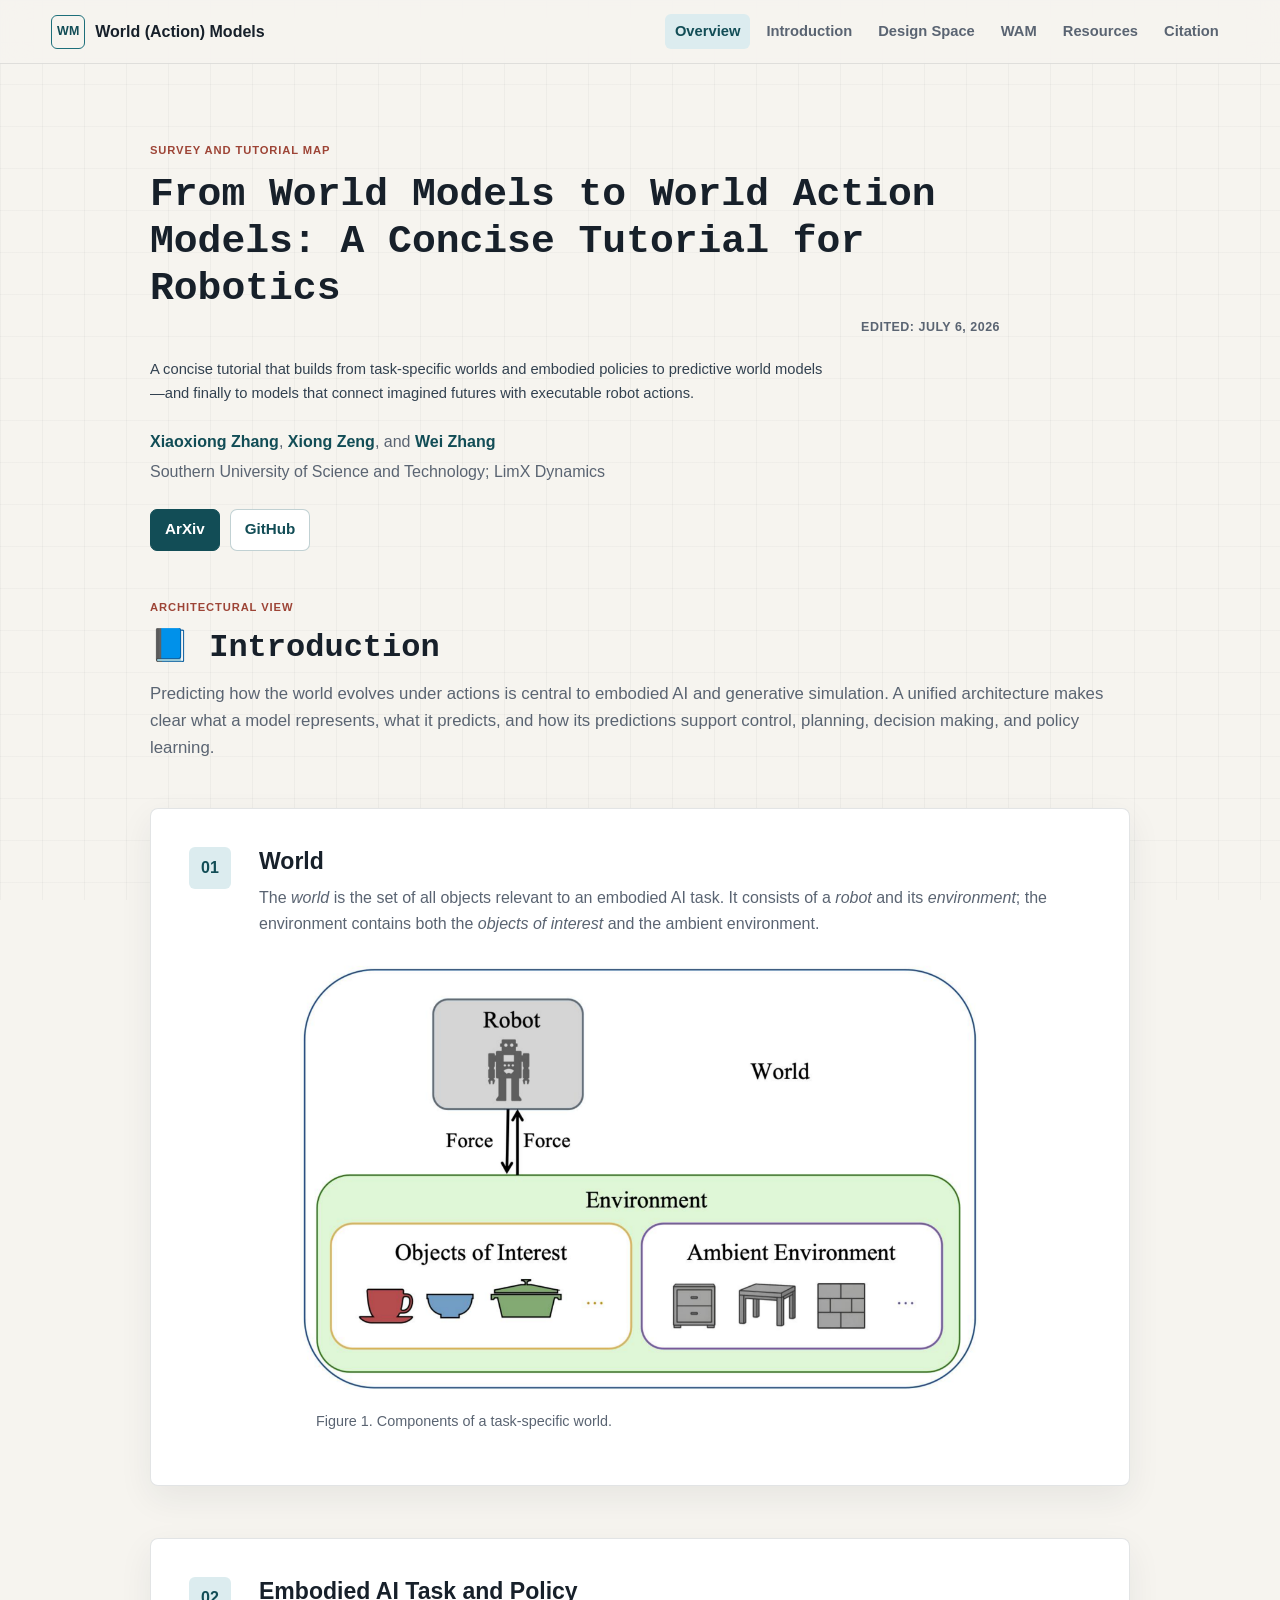
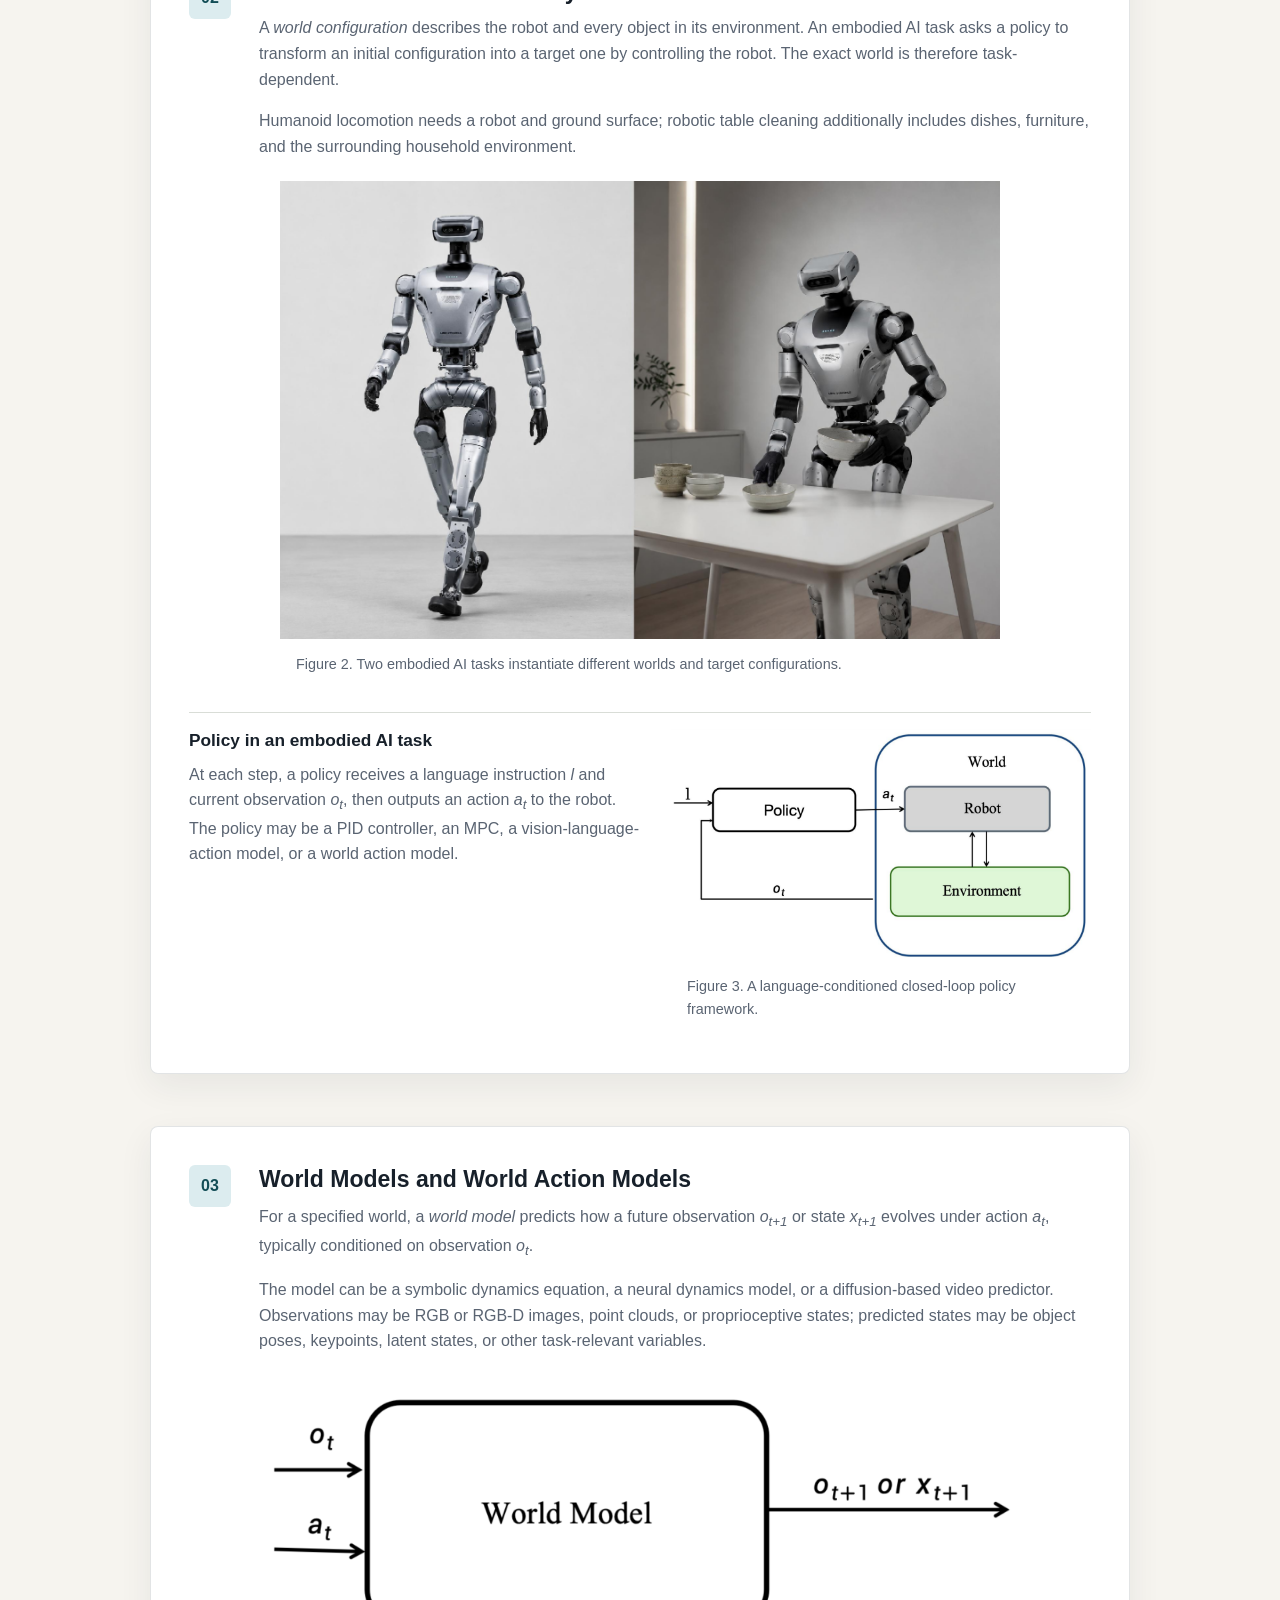
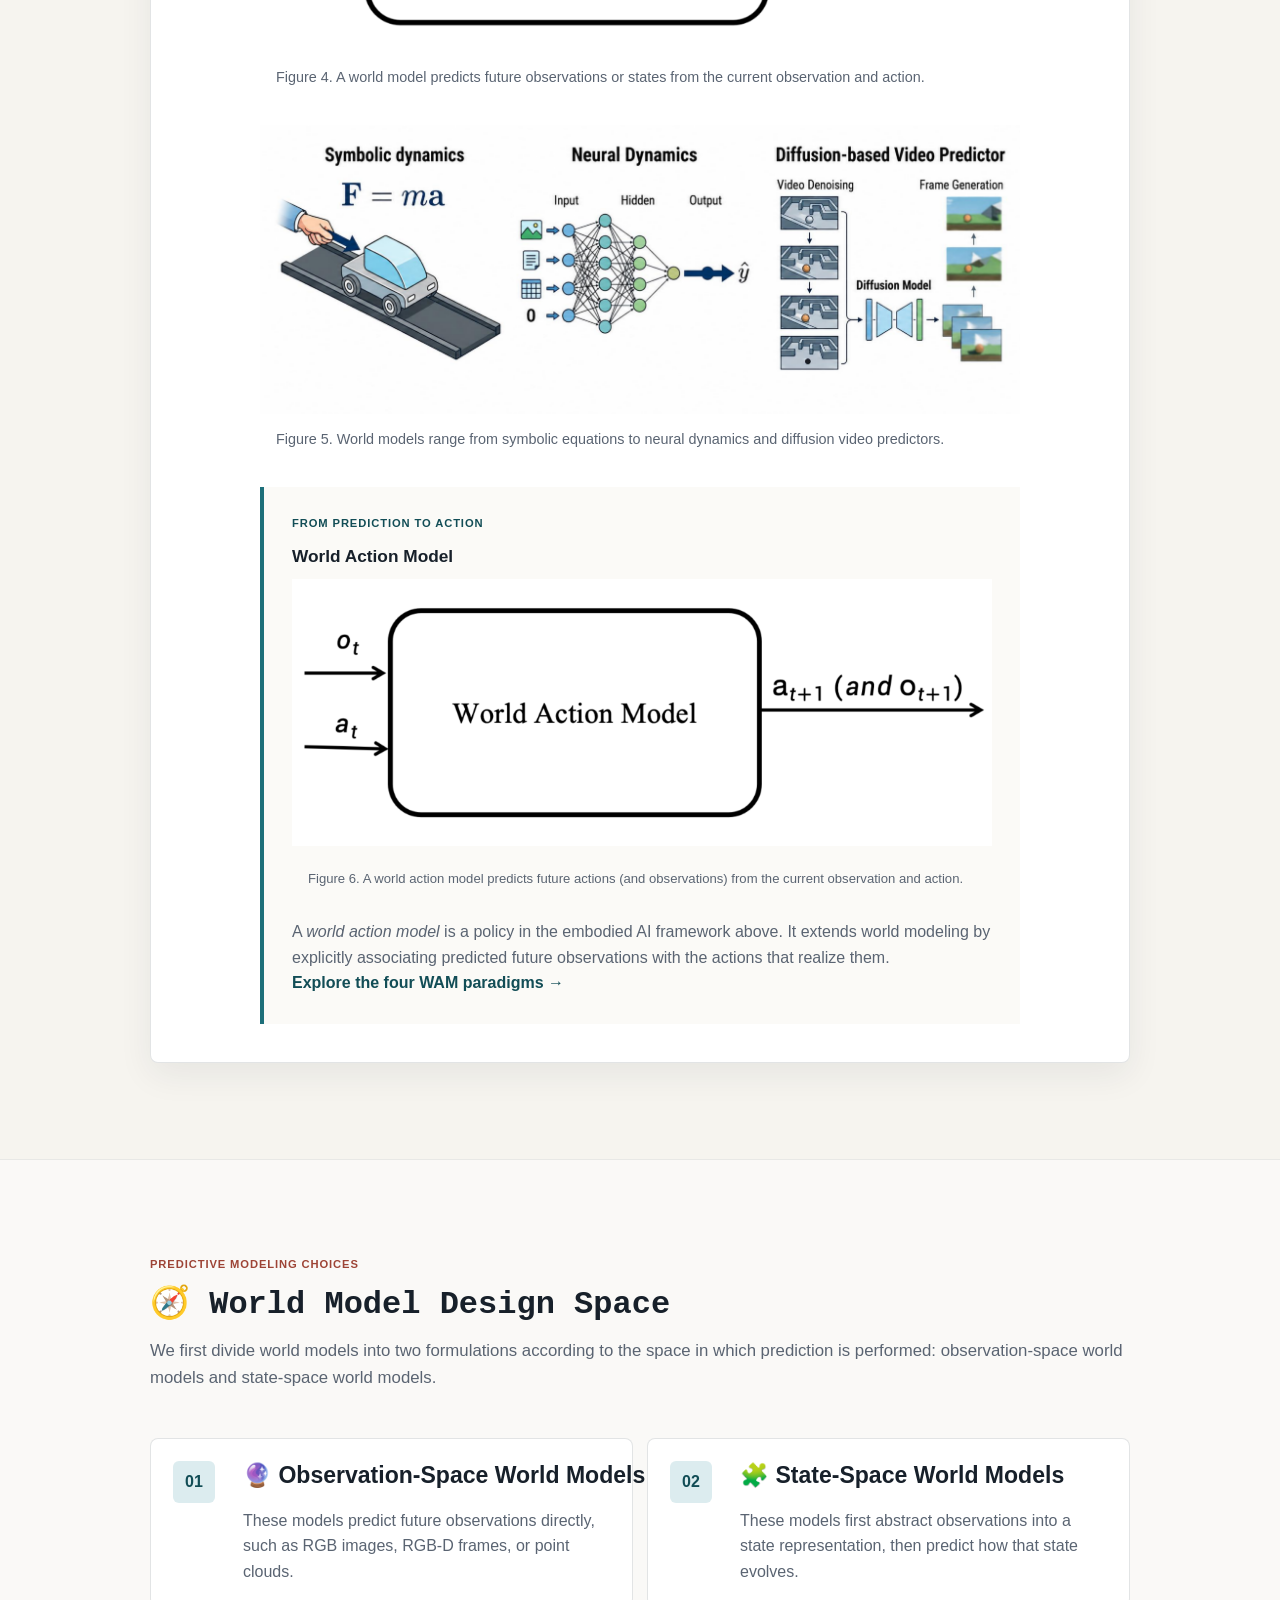
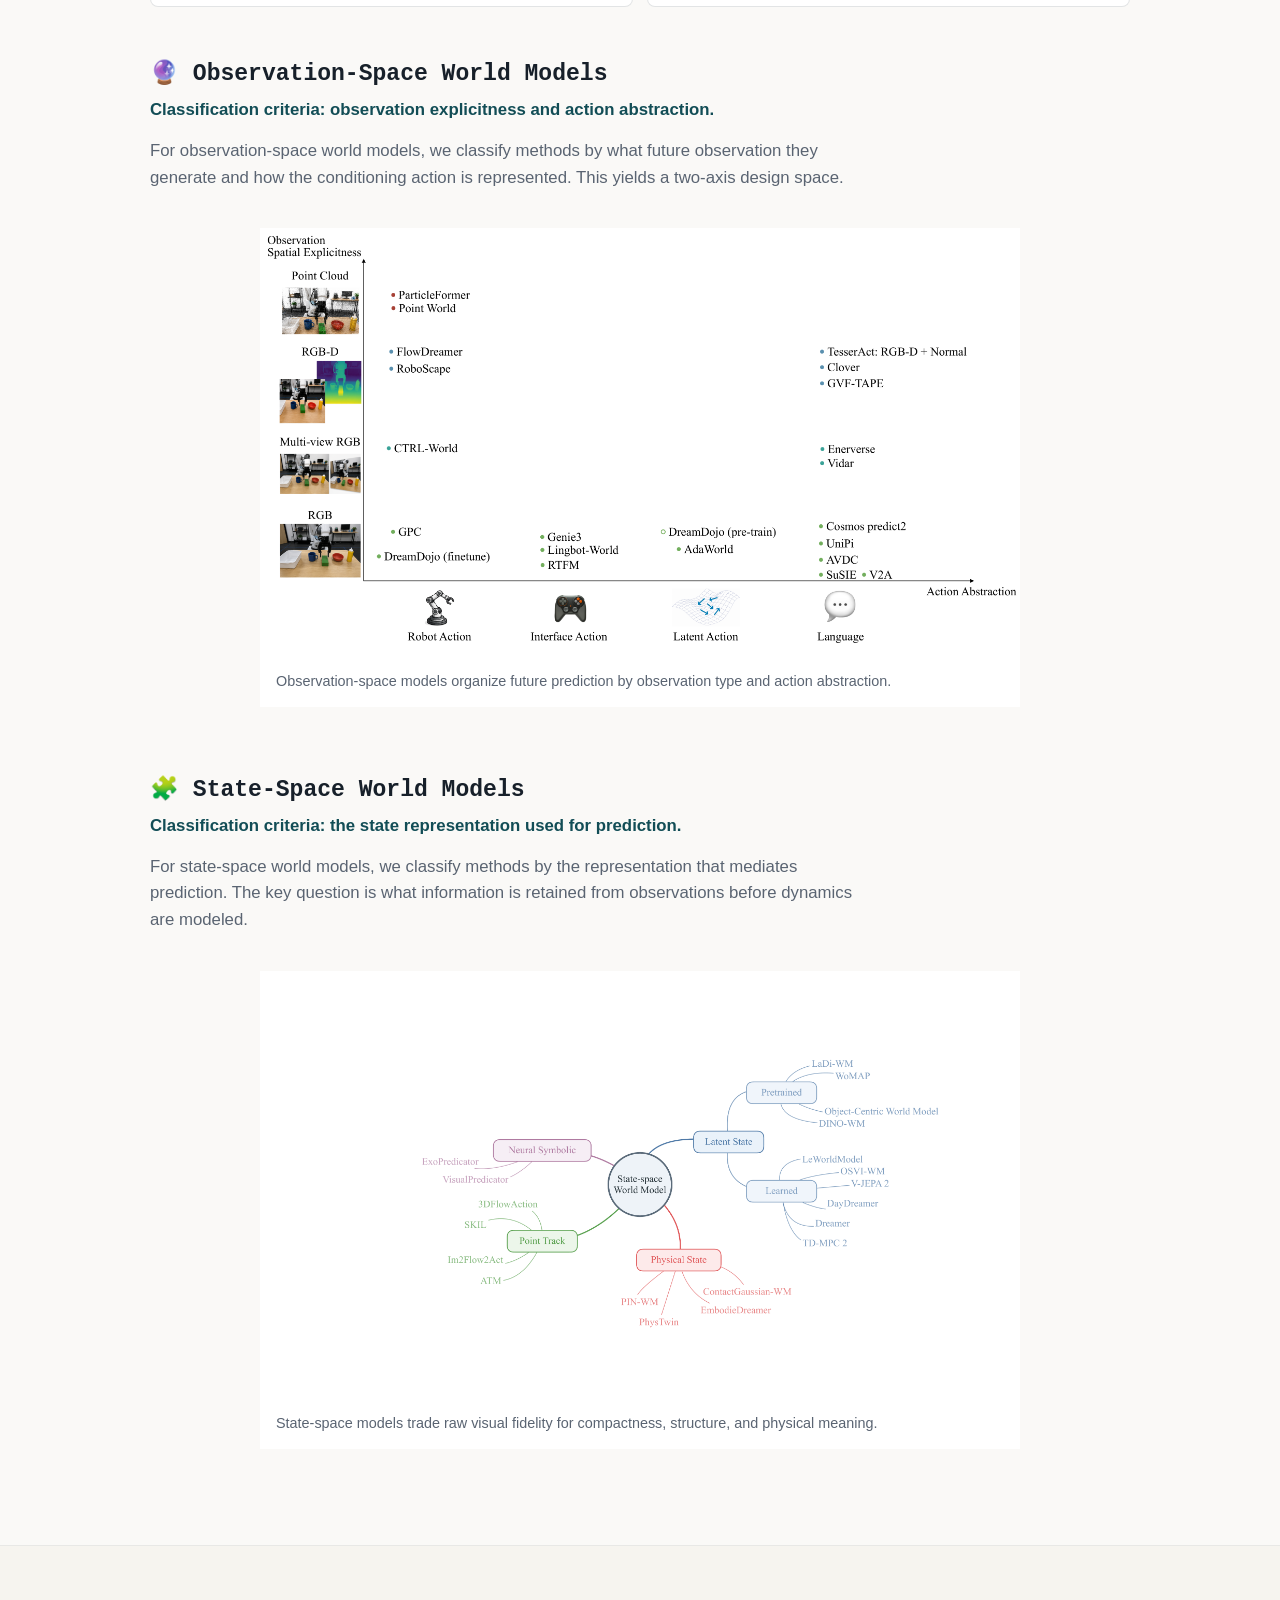
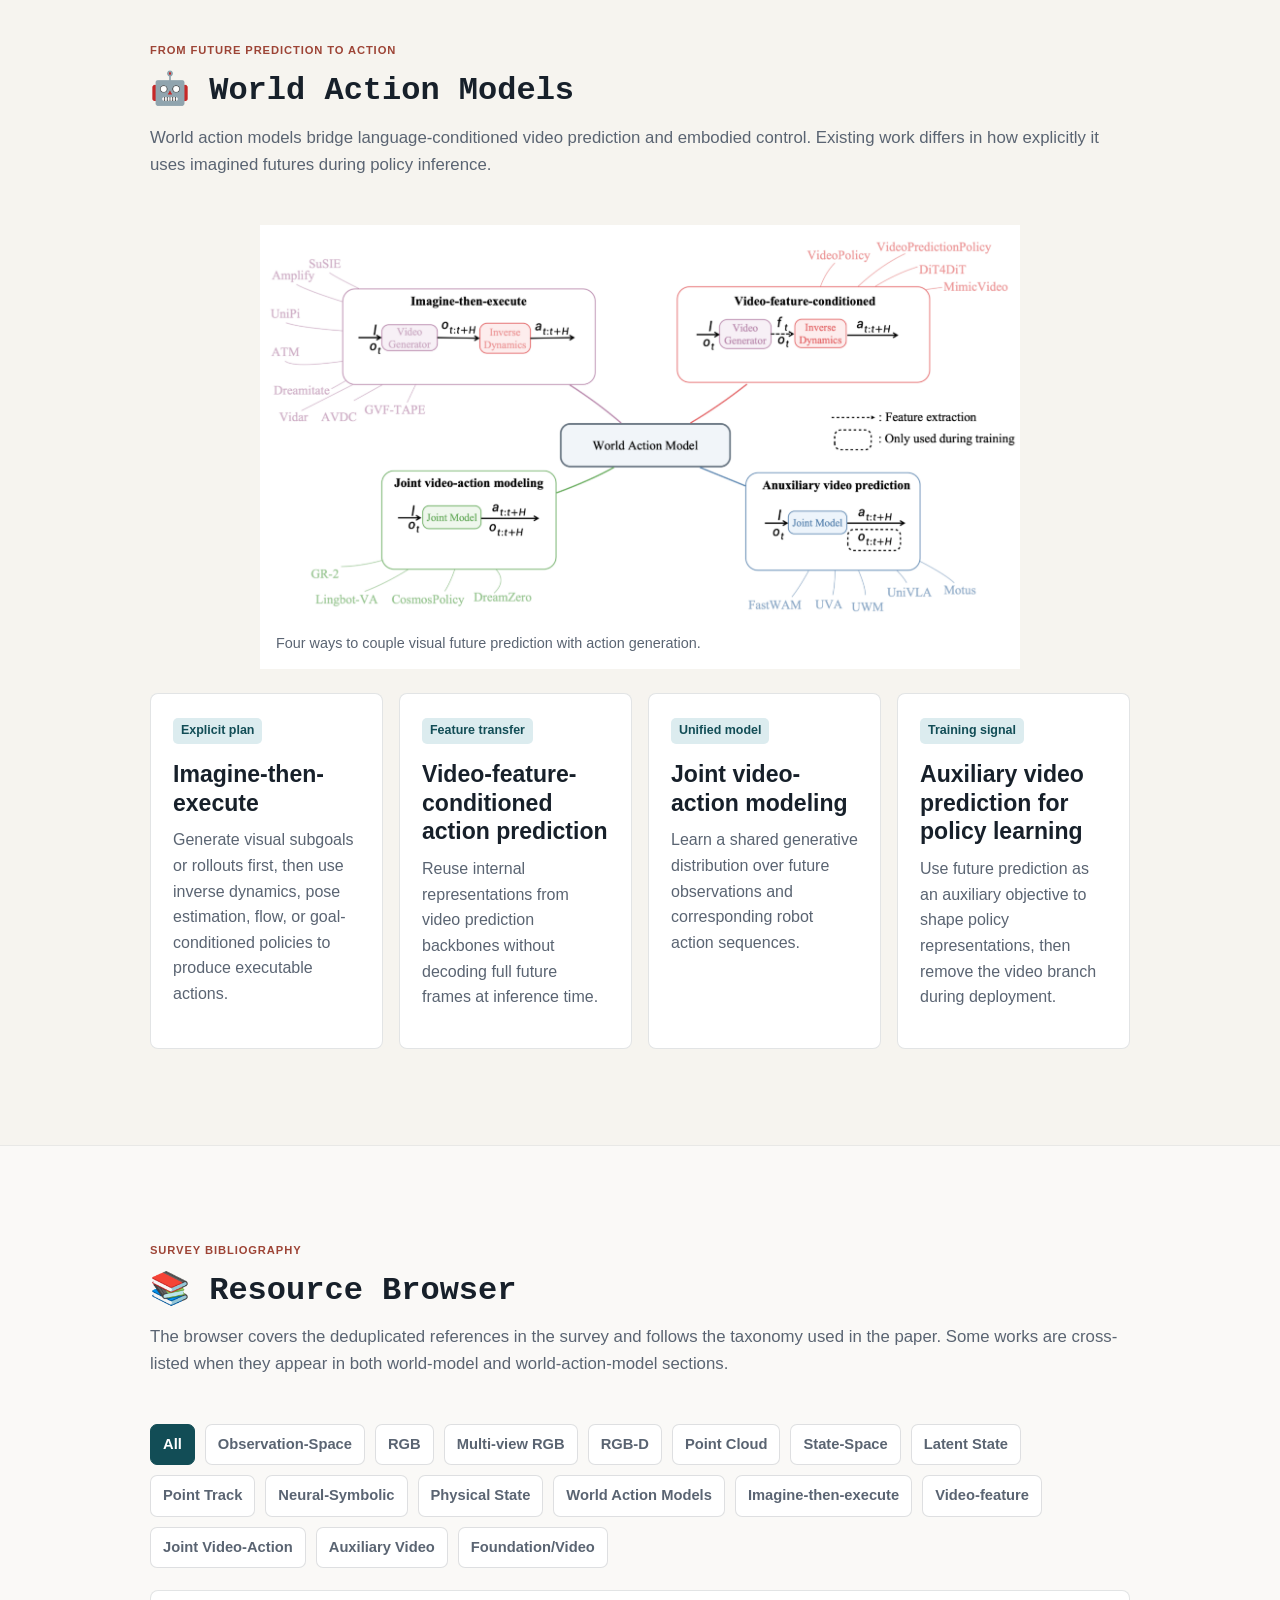
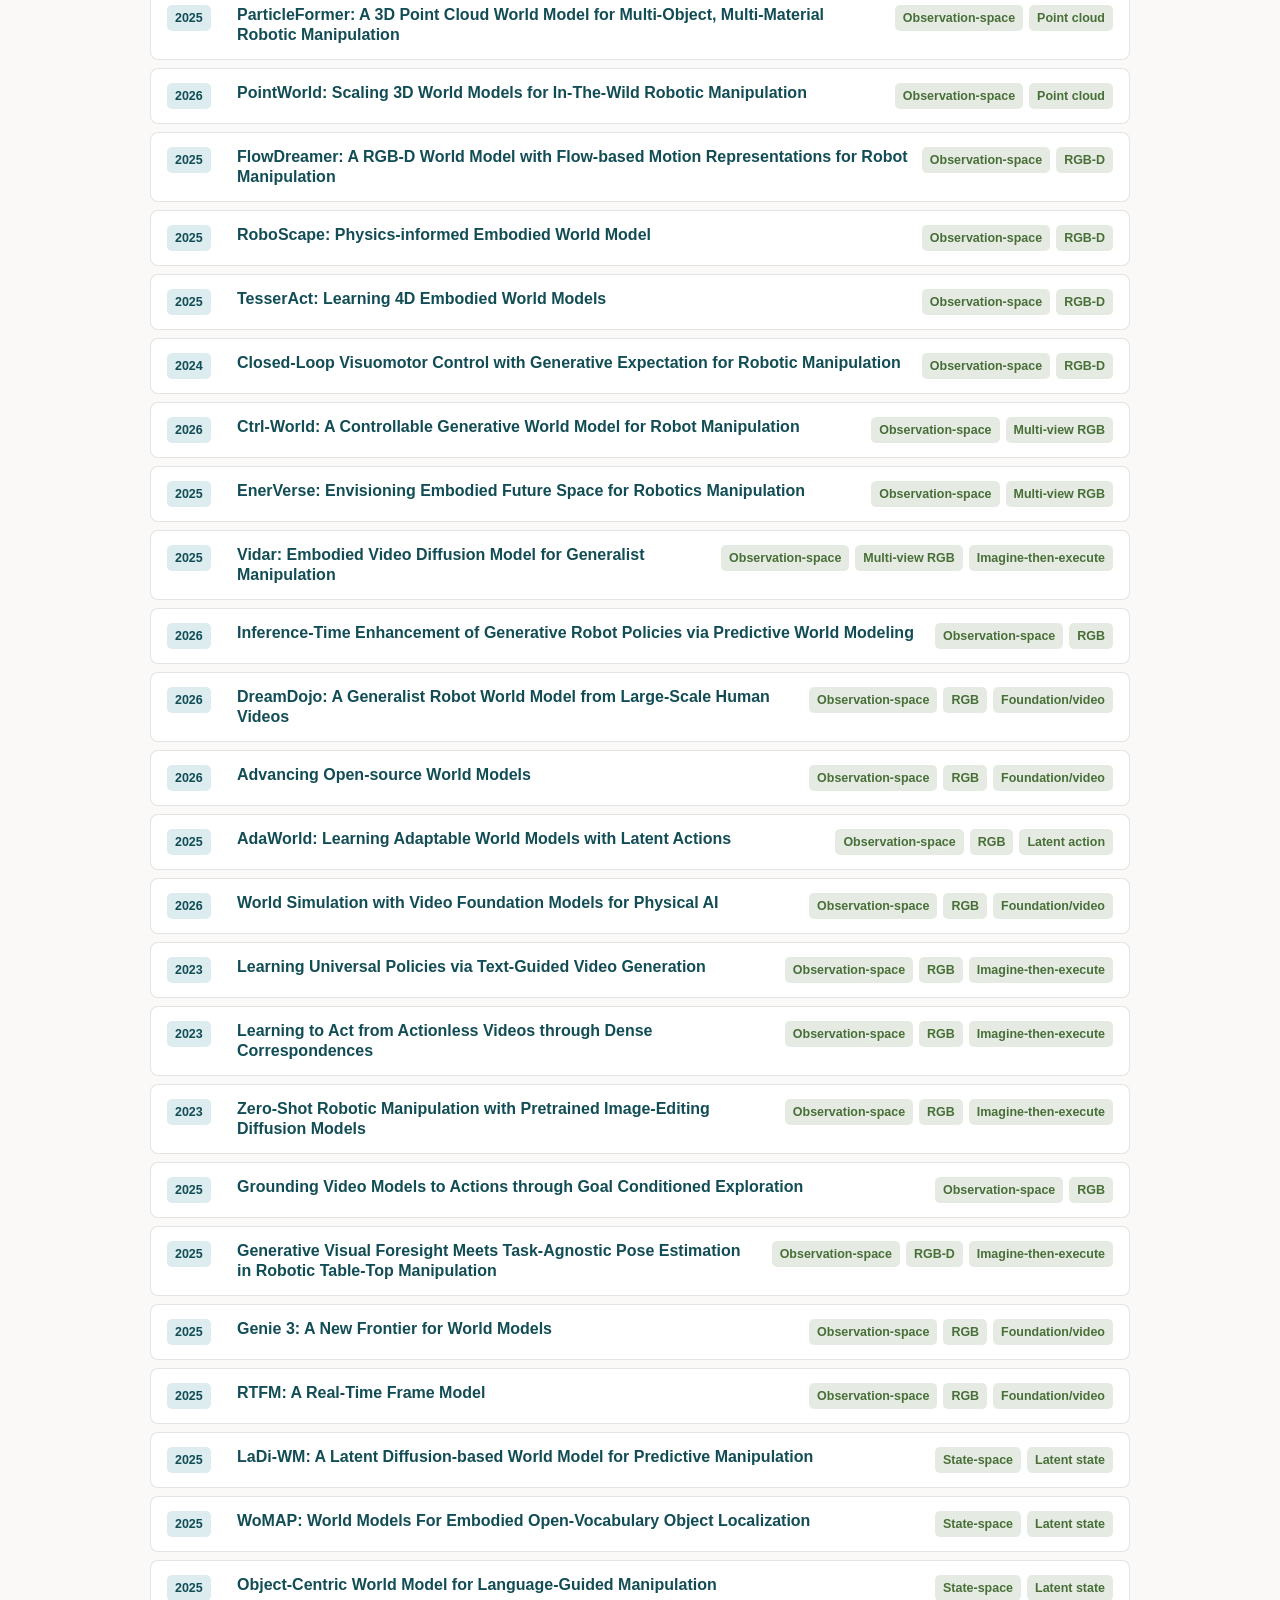
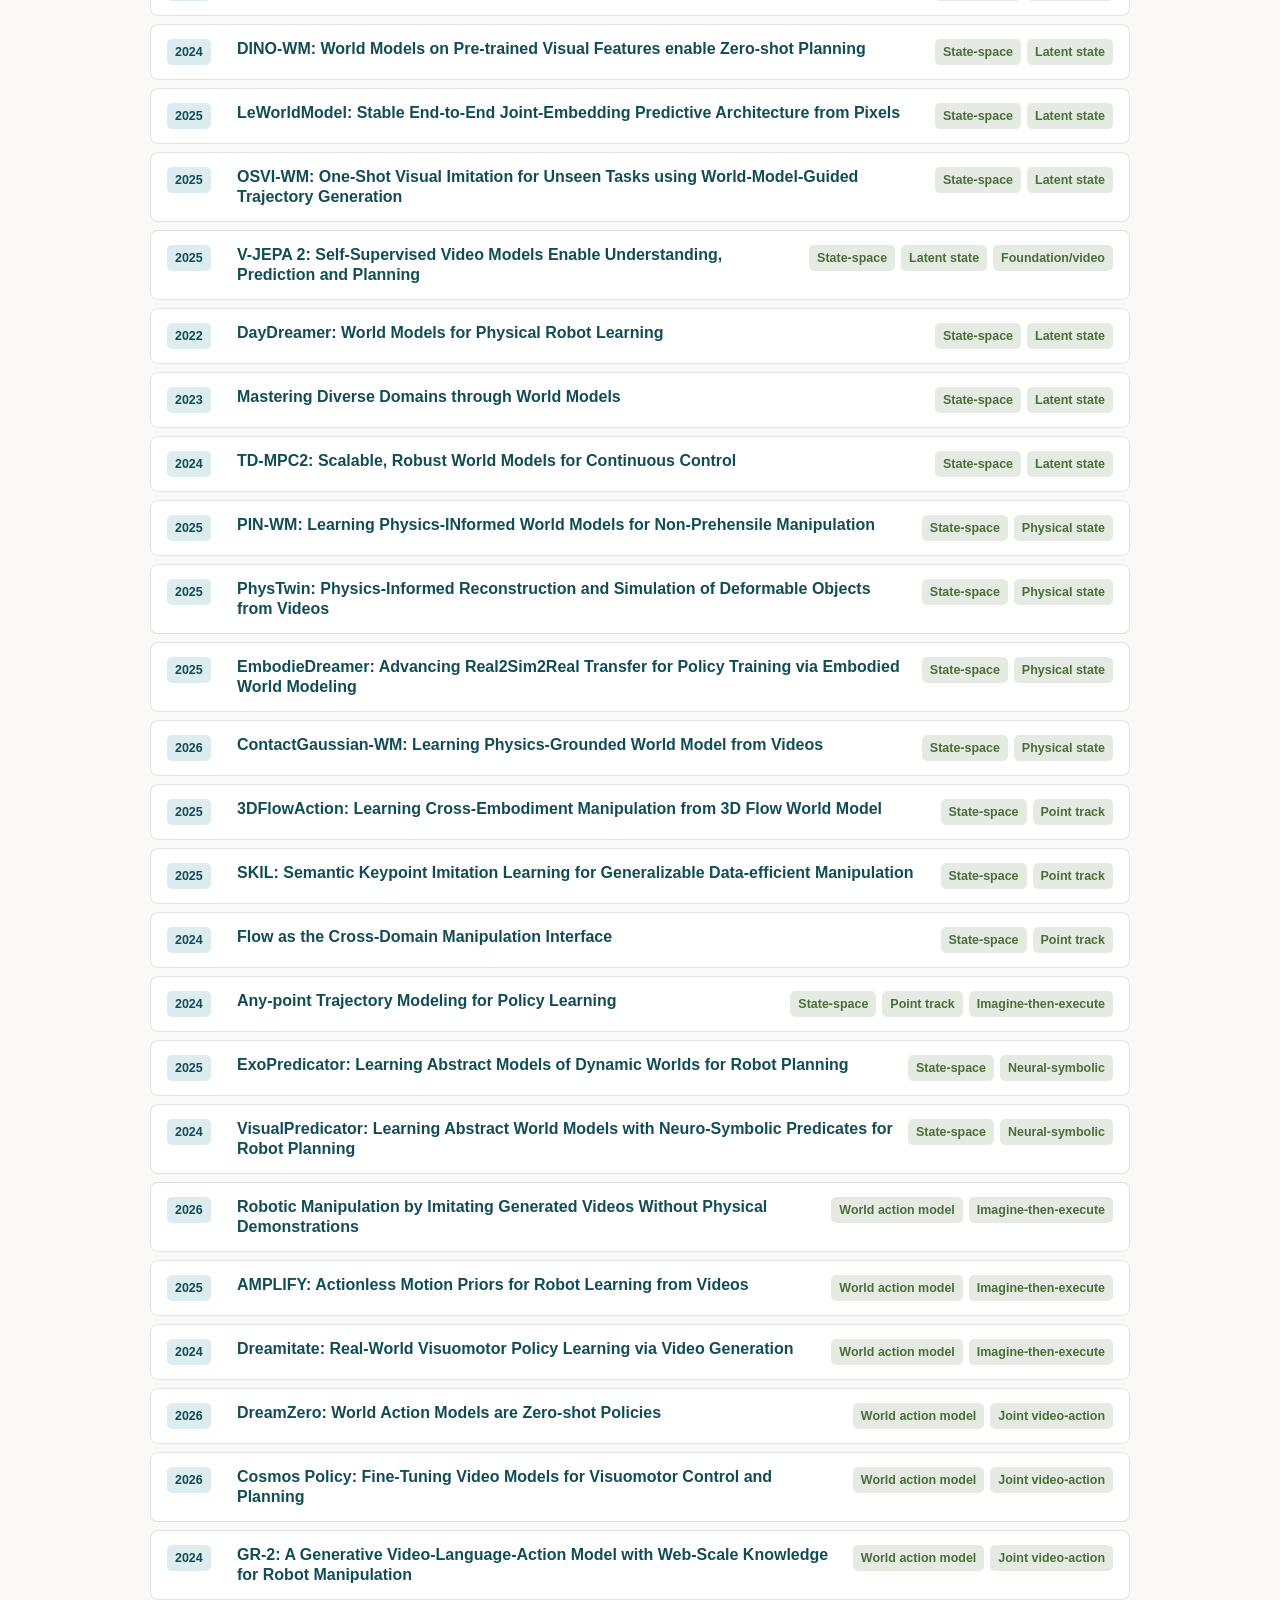
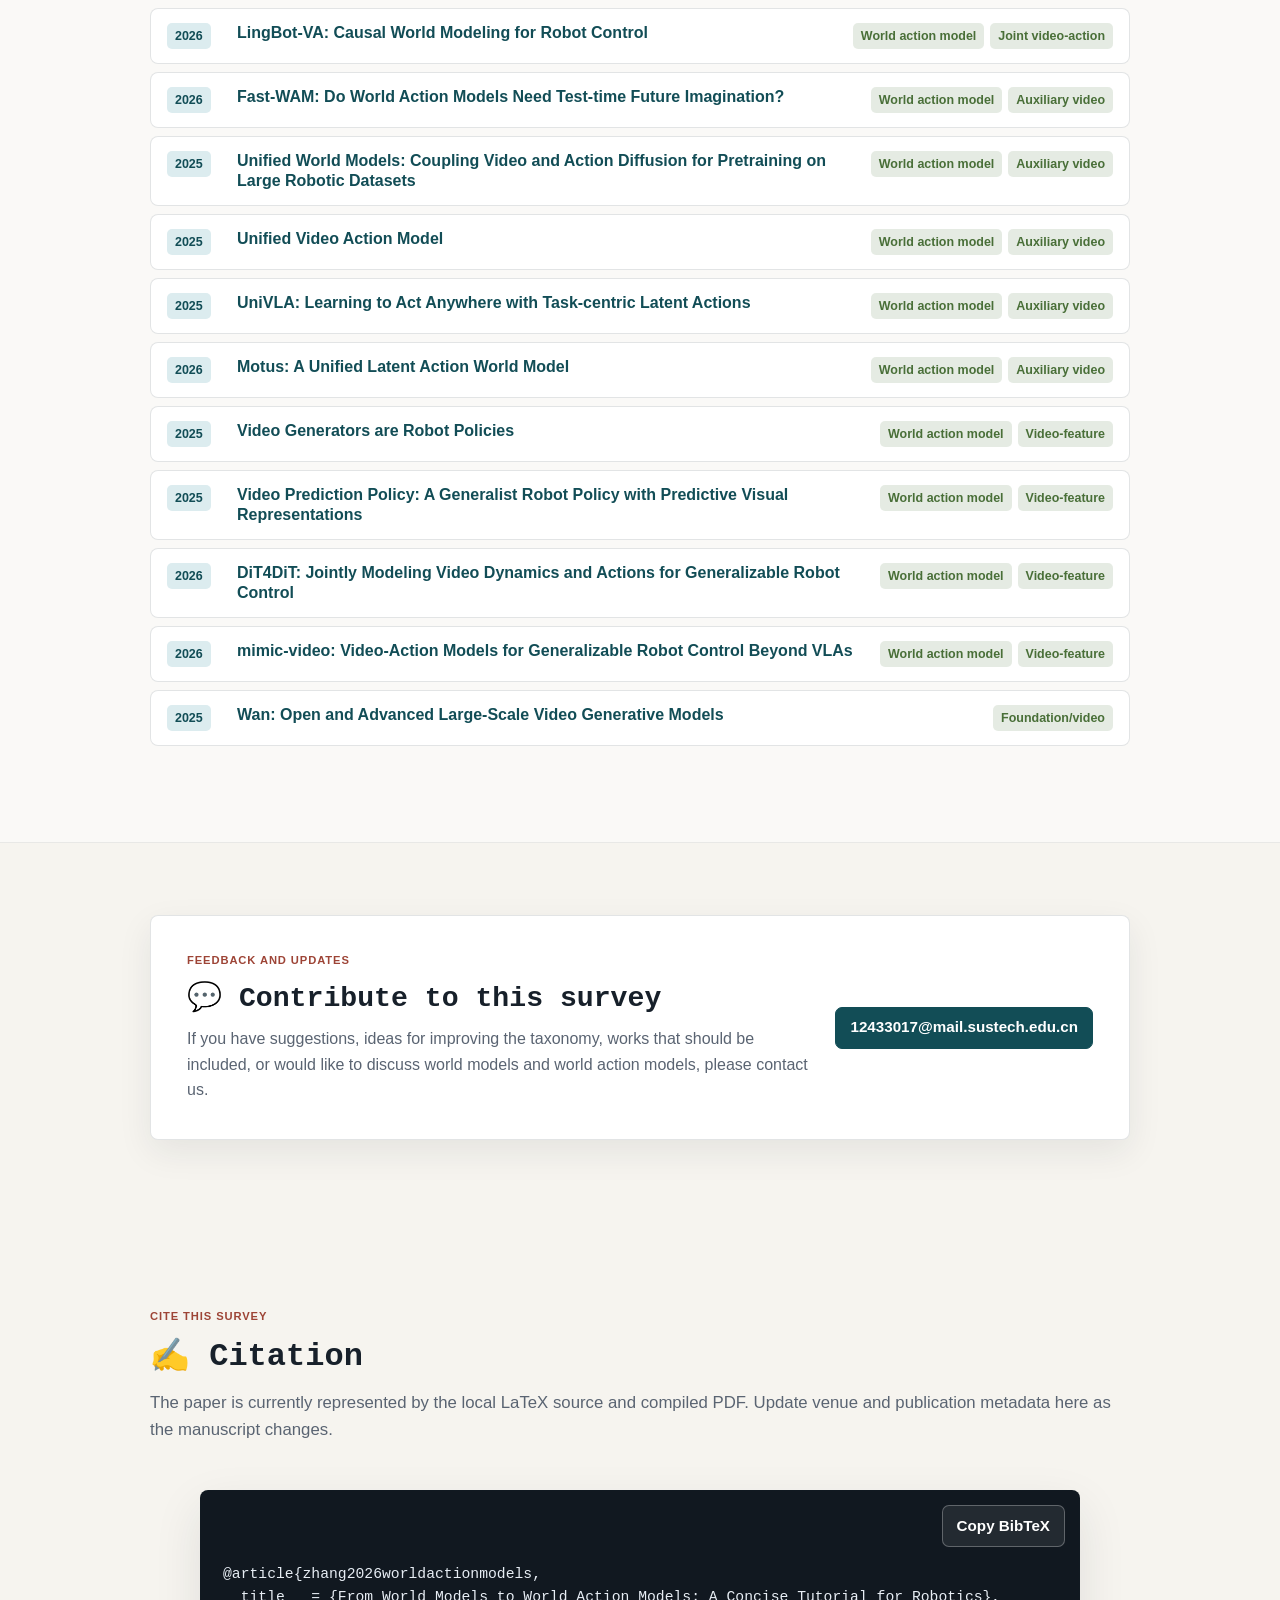
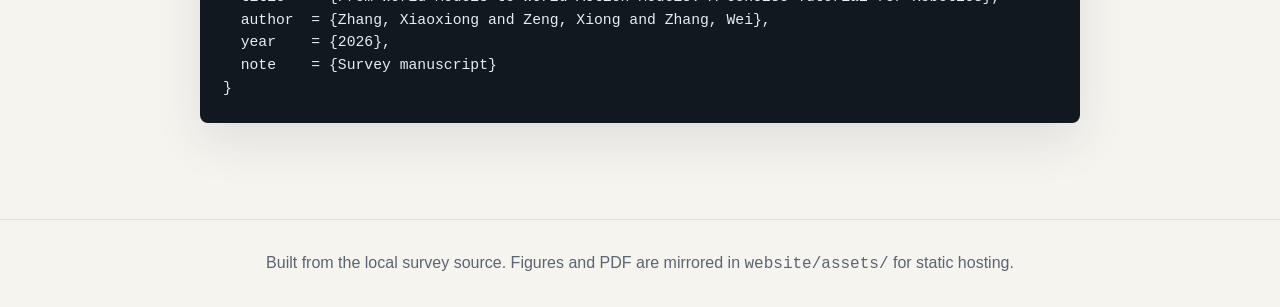
==== website/index.html @ 2a6eb584 "update figure captions" ====
<!doctype html>
<html lang="en">
  <head>
    <meta charset="utf-8">
    <meta name="viewport" content="width=device-width, initial-scale=1">
    <title>From World Models to World Action Models: A Concise Tutorial for Robotics</title>
    <meta
      name="description"
      content="A concise tutorial on world models and world action models for embodied AI and robotics."
    >
    <link rel="stylesheet" href="styles.css?v=20260706-2">
  </head>
  <body>
    <header class="site-header">
      <a class="brand" href="#top" aria-label="World Models to World Action Models home">
        <span class="brand-mark">WM</span>
        <span>World (Action) Models</span>
      </a>
      <nav class="site-nav" aria-label="Primary navigation">
        <a href="#overview">Overview</a>
        <a href="#introduction">Introduction</a>
        <a href="#design-space">Design Space</a>
        <a href="#world-action-models">WAM</a>
        <a href="#resources">Resources</a>
        <a href="#citation">Citation</a>
      </nav>
    </header>

    <main id="top">
      <section class="hero section-band" id="overview" aria-labelledby="hero-title">
        <div class="hero-content">
          <p class="eyebrow">Survey and tutorial map</p>
          <div class="hero-title-block">
            <h1 id="hero-title">From World Models to World Action Models: A Concise Tutorial for Robotics</h1>
            <p class="edited-date">Edited: July 6, 2026</p>
          </div>
          <p class="subtitle">
            A concise tutorial that builds from task-specific worlds and
            embodied policies to predictive world models—and finally to models
            that connect imagined futures with executable robot actions.
          </p>
          <div class="authors" aria-label="Authors and affiliations">
            <p>
              <strong><a href="https://xiaoxiongzzzz.github.io/" target="_blank" rel="noopener noreferrer">Xiaoxiong Zhang</a></strong>,
              <strong><a href="https://zengxiong111.github.io/zengxiong.github.io/" target="_blank" rel="noopener noreferrer">Xiong Zeng</a></strong>,
              and <strong><a href="https://www.wzhanglab.site/" target="_blank" rel="noopener noreferrer">Wei Zhang</a></strong>
            </p>
            <p>Southern University of Science and Technology; LimX Dynamics</p>
          </div>
          <div class="hero-actions" aria-label="Paper resources">
            <a class="button primary" href="https://arxiv.org/abs/2607.00836" target="_blank" rel="noopener noreferrer">ArXiv</a>
            <a class="button" href="https://github.com/clearlab-sustech/WorldModelSurvey" target="_blank" rel="noopener noreferrer">GitHub</a>
          </div>
        </div>
      </section>

      <section class="section-band introduction" id="introduction" aria-labelledby="introduction-title">
        <div class="section-heading">
          <p class="eyebrow">Architectural view</p>
          <h2 id="introduction-title">📘 Introduction</h2>
          <p>
            Predicting how the world evolves under actions is central to
            embodied AI and generative simulation. A unified architecture makes
            clear what a model represents, what it predicts, and how its
            predictions support control, planning, decision making, and policy
            learning.
          </p>
        </div>

        <div class="introduction-flow">
          <article class="introduction-block">
            <div class="introduction-copy">
              <span class="step-number">01</span>
              <div>
                <h3>World</h3>
                <p>
                  The <em>world</em> is the set of all objects relevant to an
                  embodied AI task. It consists of a <em>robot</em> and its
                  <em>environment</em>; the environment contains both the
                  <em>objects of interest</em> and the ambient environment.
                </p>
              </div>
            </div>
            <figure class="introduction-figure compact">
              <a href="assets/world.pdf" aria-label="Open the components of a world figure as a PDF">
                <img src="assets/world.png" alt="A world consists of a robot and an environment containing objects of interest and the ambient environment.">
              </a>
              <figcaption>Figure 1. Components of a task-specific world.</figcaption>
            </figure>
          </article>

          <article class="introduction-block">
            <div class="introduction-copy">
              <span class="step-number">02</span>
              <div>
                <h3>Embodied AI Task and Policy</h3>
                <p>
                  A <em>world configuration</em> describes the robot and every
                  object in its environment. An embodied AI task asks a policy
                  to transform an initial configuration into a target one by
                  controlling the robot. The exact world is therefore
                  task-dependent.
                </p>
                <p>
                  Humanoid locomotion needs a robot and ground surface; robotic
                  table cleaning additionally includes dishes, furniture, and
                  the surrounding household environment.
                </p>
              </div>
            </div>
            <figure class="introduction-figure">
              <a href="assets/two_tasks.pdf" aria-label="Open embodied AI task examples as a PDF">
                <img src="assets/two_tasks.png" alt="Humanoid locomotion and robotic table-cleaning as two examples of task-specific worlds.">
              </a>
              <figcaption>Figure 2. Two embodied AI tasks instantiate different worlds and target configurations.</figcaption>
            </figure>
            <div class="policy-row">
              <div>
                <h4>Policy in an embodied AI task</h4>
                <p>
                  At each step, a policy receives a language instruction
                  <var>l</var> and current observation <var>o<sub>t</sub></var>,
                  then outputs an action <var>a<sub>t</sub></var> to the robot.
                  The policy may be a PID controller, an MPC, a
                  vision-language-action model, or a world action model.
                </p>
              </div>
              <figure class="introduction-figure">
                <a href="assets/policy_all.pdf" aria-label="Open the closed-loop policy framework as a PDF">
                  <img src="assets/policy_all.png" alt="A language instruction and current world observation feed a policy that sends an action to the robot in a closed loop.">
                </a>
                <figcaption>Figure 3. A language-conditioned closed-loop policy framework.</figcaption>
              </figure>
            </div>
          </article>

          <article class="introduction-block">
            <div class="introduction-copy">
              <span class="step-number">03</span>
              <div>
                <h3>World Models and World Action Models</h3>
                <p>
                  For a specified world, a <em>world model</em> predicts how a
                  future observation <var>o<sub>t+1</sub></var> or state
                  <var>x<sub>t+1</sub></var> evolves under action
                  <var>a<sub>t</sub></var>, typically conditioned on observation
                  <var>o<sub>t</sub></var>.
                </p>
                <p>
                  The model can be a symbolic dynamics equation, a neural
                  dynamics model, or a diffusion-based video predictor.
                  Observations may be RGB or RGB-D images, point clouds, or
                  proprioceptive states; predicted states may be object poses,
                  keypoints, latent states, or other task-relevant variables.
                </p>
              </div>
            </div>
            <figure class="introduction-figure wide">
              <a href="assets/world_model.pdf" aria-label="Open the world model architecture figure as a PDF">
                <img src="assets/world_model.png" alt="A world model predicts future observations or states from observation history and an action.">
              </a>
              <figcaption>Figure 4. A world model predicts future observations or states from the current observation and action.</figcaption>
            </figure>
            <figure class="introduction-figure wide">
              <a href="assets/world_model_examples.pdf" aria-label="Open examples of world models as a PDF">
                <img src="assets/world_model_examples.png" alt="Examples spanning symbolic, neural, and diffusion-based world models.">
              </a>
              <figcaption>Figure 5. World models range from symbolic equations to neural dynamics and diffusion video predictors.</figcaption>
            </figure>
            <div class="wam-callout standalone">
              <p class="eyebrow">From prediction to action</p>
              <h4>World Action Model</h4>
              <figure class="wam-callout-figure">
                <a href="assets/world_action_model.pdf" aria-label="Open the world action model architecture figure as a PDF">
                  <img src="assets/world_action_model.png" alt="A world action model predicts future actions and optionally future observations from the current observation and current action.">
                </a>
                <figcaption>Figure 6. A world action model predicts future actions (and observations) from the current observation and action.</figcaption>
              </figure>
              <p>
                A <em>world action model</em> is a policy in the embodied AI
                framework above. It extends world modeling by explicitly
                associating predicted future observations with the
                actions that realize them.
              </p>
              <a class="text-link" href="#world-action-models">Explore the four WAM paradigms →</a>
            </div>
          </article>
        </div>
      </section>

      <section class="section-band alt" id="design-space" aria-labelledby="design-title">
        <div class="section-heading">
          <p class="eyebrow">Predictive modeling choices</p>
          <h2 id="design-title">🧭 World Model Design Space</h2>
          <p>
            We first divide world models into two formulations according to the
            space in which prediction is performed: observation-space world
            models and state-space world models.
          </p>
        </div>

        <div class="taxonomy-intro" aria-label="World model taxonomy overview">
          <article>
            <span class="step-number">01</span>
              <h3>🔮 Observation-Space World Models</h3>
            <p>
              These models predict future observations directly, such as RGB
              images, RGB-D frames, or point clouds.
            </p>
          </article>
          <article>
            <span class="step-number">02</span>
              <h3>🧩 State-Space World Models</h3>
            <p>
              These models first abstract observations into a state
              representation, then predict how that state evolves.
            </p>
          </article>
        </div>

        <div class="taxonomy-layout">
          <article class="design-feature">
            <div class="taxonomy-subheading">
              <h3 class="taxonomy-title">🔮 Observation-Space World Models</h3>
              <p class="taxonomy-caption">
                Classification criteria: observation explicitness and action abstraction.
              </p>
              <p>
                For observation-space world models, we classify methods by what
                future observation they generate and how the conditioning action
                is represented. This yields a two-axis design space.
              </p>
            </div>
            <figure class="figure-panel large">
              <a href="assets/obsWM.pdf">
                <img
                  src="assets/obsWM.png"
                  alt="Design space of observation-space world models."
                >
              </a>
              <figcaption>Observation-space models organize future prediction by observation type and action abstraction.</figcaption>
            </figure>
          </article>

          <article class="design-feature">
            <div class="taxonomy-subheading">
              <h3 class="taxonomy-title">🧩 State-Space World Models</h3>
              <p class="taxonomy-caption">
                Classification criteria: the state representation used for prediction.
              </p>
              <p>
                For state-space world models, we classify methods by the
                representation that mediates prediction. The key question is
                what information is retained from observations before dynamics
                are modeled.
              </p>
            </div>
            <figure class="figure-panel large">
              <a href="assets/stateWM.pdf">
                <img
                  src="assets/stateWM.png"
                  alt="Design space of state-space world models."
                >
              </a>
              <figcaption>State-space models trade raw visual fidelity for compactness, structure, and physical meaning.</figcaption>
            </figure>
          </article>
        </div>
      </section>

      <section class="section-band" id="world-action-models" aria-labelledby="wam-title">
        <div class="section-heading">
          <p class="eyebrow">From future prediction to action</p>
          <h2 id="wam-title">🤖 World Action Models</h2>
          <p>
            World action models bridge language-conditioned video prediction and
            embodied control. Existing work differs in how explicitly it uses
            imagined futures during policy inference.
          </p>
        </div>

        <figure class="wide-figure">
          <a href="assets/wam.pdf">
            <img
              src="assets/wam.png"
              alt="Taxonomy of world action model paradigms."
            >
          </a>
          <figcaption>
            Four ways to couple visual future prediction with action generation.
          </figcaption>
        </figure>

        <div class="paradigm-grid">
          <article class="paradigm-card">
            <span class="tag">Explicit plan</span>
            <h3>Imagine-then-execute</h3>
            <p>
              Generate visual subgoals or rollouts first, then use inverse
              dynamics, pose estimation, flow, or goal-conditioned policies to
              produce executable actions.
            </p>
          </article>
          <article class="paradigm-card">
            <span class="tag">Feature transfer</span>
            <h3>Video-feature-conditioned action prediction</h3>
            <p>
              Reuse internal representations from video prediction backbones
              without decoding full future frames at inference time.
            </p>
          </article>
          <article class="paradigm-card">
            <span class="tag">Unified model</span>
            <h3>Joint video-action modeling</h3>
            <p>
              Learn a shared generative distribution over future observations
              and corresponding robot action sequences.
            </p>
          </article>
          <article class="paradigm-card">
            <span class="tag">Training signal</span>
            <h3>Auxiliary video prediction for policy learning</h3>
            <p>
              Use future prediction as an auxiliary objective to shape policy
              representations, then remove the video branch during deployment.
            </p>
          </article>
        </div>
      </section>

      <section class="section-band alt" id="resources" aria-labelledby="resources-title">
        <div class="section-heading">
          <p class="eyebrow">Survey bibliography</p>
          <h2 id="resources-title">📚 Resource Browser</h2>
          <p>
            The browser covers the deduplicated references in the survey and
            follows the taxonomy used in the paper. Some works are cross-listed
            when they appear in both world-model and world-action-model sections.
          </p>
        </div>

        <div class="filter-bar" aria-label="Resource filters">
          <button class="filter-button active" type="button" data-filter="all">All</button>
          <button class="filter-button" type="button" data-filter="observation-space">Observation-Space</button>
          <button class="filter-button" type="button" data-filter="rgb">RGB</button>
          <button class="filter-button" type="button" data-filter="multi-view-rgb">Multi-view RGB</button>
          <button class="filter-button" type="button" data-filter="rgb-d">RGB-D</button>
          <button class="filter-button" type="button" data-filter="point-cloud">Point Cloud</button>
          <button class="filter-button" type="button" data-filter="state-space">State-Space</button>
          <button class="filter-button" type="button" data-filter="latent-state">Latent State</button>
          <button class="filter-button" type="button" data-filter="point-track">Point Track</button>
          <button class="filter-button" type="button" data-filter="neural-symbolic">Neural-Symbolic</button>
          <button class="filter-button" type="button" data-filter="physical-state">Physical State</button>
          <button class="filter-button" type="button" data-filter="wam">World Action Models</button>
          <button class="filter-button" type="button" data-filter="imagine-execute">Imagine-then-execute</button>
          <button class="filter-button" type="button" data-filter="video-feature">Video-feature</button>
          <button class="filter-button" type="button" data-filter="joint-video-action">Joint Video-Action</button>
          <button class="filter-button" type="button" data-filter="auxiliary-video">Auxiliary Video</button>
          <button class="filter-button" type="button" data-filter="foundation-video">Foundation/Video</button>
        </div>

        <div class="resource-grid" id="resource-grid" aria-live="polite"></div>
        <script type="application/json" id="resource-data">
[
  {"id":"particleformer","title":"ParticleFormer: A 3D Point Cloud World Model for Multi-Object, Multi-Material Robotic Manipulation","year":"2025","eprint":"2506.23126","url":"https://arxiv.org/abs/2506.23126","groups":["observation-space","point-cloud"],"tags":["Observation-space","Point cloud"]},
  {"id":"pointworld","title":"PointWorld: Scaling 3D World Models for In-The-Wild Robotic Manipulation","year":"2026","eprint":"2601.03782","url":"https://arxiv.org/abs/2601.03782","groups":["observation-space","point-cloud"],"tags":["Observation-space","Point cloud"]},
  {"id":"flowdreamer","title":"FlowDreamer: A RGB-D World Model with Flow-based Motion Representations for Robot Manipulation","year":"2025","eprint":"2505.10075","url":"https://arxiv.org/abs/2505.10075","groups":["observation-space","rgb-d"],"tags":["Observation-space","RGB-D"]},
  {"id":"roboscape","title":"RoboScape: Physics-informed Embodied World Model","year":"2025","eprint":"2506.23135","url":"https://arxiv.org/abs/2506.23135","groups":["observation-space","rgb-d"],"tags":["Observation-space","RGB-D"]},
  {"id":"tesseract","title":"TesserAct: Learning 4D Embodied World Models","year":"2025","eprint":"2504.20995","url":"https://arxiv.org/abs/2504.20995","groups":["observation-space","rgb-d"],"tags":["Observation-space","RGB-D"]},
  {"id":"clover","title":"Closed-Loop Visuomotor Control with Generative Expectation for Robotic Manipulation","year":"2024","eprint":"2409.09016","url":"https://arxiv.org/abs/2409.09016","groups":["observation-space","rgb-d"],"tags":["Observation-space","RGB-D"]},
  {"id":"ctrl-world","title":"Ctrl-World: A Controllable Generative World Model for Robot Manipulation","year":"2026","eprint":"2510.10125","url":"https://arxiv.org/abs/2510.10125","groups":["observation-space","multi-view-rgb"],"tags":["Observation-space","Multi-view RGB"]},
  {"id":"enerverse","title":"EnerVerse: Envisioning Embodied Future Space for Robotics Manipulation","year":"2025","eprint":"2501.01895","url":"https://arxiv.org/abs/2501.01895","groups":["observation-space","multi-view-rgb"],"tags":["Observation-space","Multi-view RGB"]},
  {"id":"vidar","title":"Vidar: Embodied Video Diffusion Model for Generalist Manipulation","year":"2025","eprint":"2507.12898","url":"https://arxiv.org/abs/2507.12898","groups":["observation-space","multi-view-rgb","wam","imagine-execute"],"tags":["Observation-space","Multi-view RGB","Imagine-then-execute"]},
  {"id":"gpc","title":"Inference-Time Enhancement of Generative Robot Policies via Predictive World Modeling","year":"2026","eprint":"2502.00622","url":"https://arxiv.org/abs/2502.00622","groups":["observation-space","rgb"],"tags":["Observation-space","RGB"]},
  {"id":"dreamdojo","title":"DreamDojo: A Generalist Robot World Model from Large-Scale Human Videos","year":"2026","eprint":"2602.06949","url":"https://arxiv.org/abs/2602.06949","groups":["observation-space","rgb","foundation-video"],"tags":["Observation-space","RGB","Foundation/video"]},
  {"id":"lingbot-world","title":"Advancing Open-source World Models","year":"2026","eprint":"2601.20540","url":"https://arxiv.org/abs/2601.20540","groups":["observation-space","rgb","foundation-video"],"tags":["Observation-space","RGB","Foundation/video"]},
  {"id":"adaworld","title":"AdaWorld: Learning Adaptable World Models with Latent Actions","year":"2025","eprint":"2503.18938","url":"https://arxiv.org/abs/2503.18938","groups":["observation-space","rgb"],"tags":["Observation-space","RGB","Latent action"]},
  {"id":"cosmos","title":"World Simulation with Video Foundation Models for Physical AI","year":"2026","eprint":"2511.00062","url":"https://arxiv.org/abs/2511.00062","groups":["observation-space","rgb","foundation-video"],"tags":["Observation-space","RGB","Foundation/video"]},
  {"id":"unipi","title":"Learning Universal Policies via Text-Guided Video Generation","year":"2023","eprint":"2302.00111","url":"https://arxiv.org/abs/2302.00111","groups":["observation-space","rgb","wam","imagine-execute"],"tags":["Observation-space","RGB","Imagine-then-execute"]},
  {"id":"avdc","title":"Learning to Act from Actionless Videos through Dense Correspondences","year":"2023","eprint":"2310.08576","url":"https://arxiv.org/abs/2310.08576","groups":["observation-space","rgb","wam","imagine-execute"],"tags":["Observation-space","RGB","Imagine-then-execute"]},
  {"id":"susie","title":"Zero-Shot Robotic Manipulation with Pretrained Image-Editing Diffusion Models","year":"2023","eprint":"2310.10639","url":"https://arxiv.org/abs/2310.10639","groups":["observation-space","rgb","wam","imagine-execute"],"tags":["Observation-space","RGB","Imagine-then-execute"]},
  {"id":"v2a","title":"Grounding Video Models to Actions through Goal Conditioned Exploration","year":"2025","eprint":"2411.07223","url":"https://arxiv.org/abs/2411.07223","groups":["observation-space","rgb"],"tags":["Observation-space","RGB"]},
  {"id":"gvftape","title":"Generative Visual Foresight Meets Task-Agnostic Pose Estimation in Robotic Table-Top Manipulation","year":"2025","eprint":"2509.00361","url":"https://arxiv.org/abs/2509.00361","groups":["observation-space","rgb-d","wam","imagine-execute"],"tags":["Observation-space","RGB-D","Imagine-then-execute"]},
  {"id":"genie3","title":"Genie 3: A New Frontier for World Models","year":"2025","url":"https://deepmind.google/blog/genie-3-a-new-frontier-for-world-models/","groups":["observation-space","rgb","foundation-video"],"tags":["Observation-space","RGB","Foundation/video"]},
  {"id":"rtfm","title":"RTFM: A Real-Time Frame Model","year":"2025","url":"https://www.worldlabs.ai/blog/rtfm","groups":["observation-space","rgb","foundation-video"],"tags":["Observation-space","RGB","Foundation/video"]},
  {"id":"huang2025ladiwm","title":"LaDi-WM: A Latent Diffusion-based World Model for Predictive Manipulation","year":"2025","eprint":"2505.11528","groups":["state-space","latent-state"],"tags":["State-space","Latent state"]},
  {"id":"yin2025womap","title":"WoMAP: World Models For Embodied Open-Vocabulary Object Localization","year":"2025","eprint":"2506.01600","groups":["state-space","latent-state"],"tags":["State-space","Latent state"]},
  {"id":"jeong2025ocwm","title":"Object-Centric World Model for Language-Guided Manipulation","year":"2025","eprint":"2503.06170","groups":["state-space","latent-state"],"tags":["State-space","Latent state"]},
  {"id":"zhou2024dinowm","title":"DINO-WM: World Models on Pre-trained Visual Features enable Zero-shot Planning","year":"2024","eprint":"2411.04983","groups":["state-space","latent-state"],"tags":["State-space","Latent state"]},
  {"id":"maes2025leworldmodel","title":"LeWorldModel: Stable End-to-End Joint-Embedding Predictive Architecture from Pixels","year":"2025","eprint":"2603.19312","groups":["state-space","latent-state"],"tags":["State-space","Latent state"]},
  {"id":"goswami2025osviwm","title":"OSVI-WM: One-Shot Visual Imitation for Unseen Tasks using World-Model-Guided Trajectory Generation","year":"2025","eprint":"2505.20425","groups":["state-space","latent-state"],"tags":["State-space","Latent state"]},
  {"id":"assran2025vjepa2","title":"V-JEPA 2: Self-Supervised Video Models Enable Understanding, Prediction and Planning","year":"2025","eprint":"2506.09985","groups":["state-space","latent-state","foundation-video"],"tags":["State-space","Latent state","Foundation/video"]},
  {"id":"wu2022daydreamer","title":"DayDreamer: World Models for Physical Robot Learning","year":"2022","eprint":"2206.14176","groups":["state-space","latent-state"],"tags":["State-space","Latent state"]},
  {"id":"hafner2023dreamerv3","title":"Mastering Diverse Domains through World Models","year":"2023","eprint":"2301.04104","groups":["state-space","latent-state"],"tags":["State-space","Latent state"]},
  {"id":"hansen2024tdmpc2","title":"TD-MPC2: Scalable, Robust World Models for Continuous Control","year":"2024","eprint":"2310.16828","groups":["state-space","latent-state"],"tags":["State-space","Latent state"]},
  {"id":"li2025pinwm","title":"PIN-WM: Learning Physics-INformed World Models for Non-Prehensile Manipulation","year":"2025","eprint":"2504.16693","groups":["state-space","physical-state"],"tags":["State-space","Physical state"]},
  {"id":"jiang2025phystwin","title":"PhysTwin: Physics-Informed Reconstruction and Simulation of Deformable Objects from Videos","year":"2025","eprint":"2503.17973","groups":["state-space","physical-state"],"tags":["State-space","Physical state"]},
  {"id":"wang2025embodiedreamer","title":"EmbodieDreamer: Advancing Real2Sim2Real Transfer for Policy Training via Embodied World Modeling","year":"2025","eprint":"2507.05198","groups":["state-space","physical-state"],"tags":["State-space","Physical state"]},
  {"id":"wang2025contactgaussianwm","title":"ContactGaussian-WM: Learning Physics-Grounded World Model from Videos","year":"2026","eprint":"2602.11021","groups":["state-space","physical-state"],"tags":["State-space","Physical state"]},
  {"id":"zhi20253dflowaction","title":"3DFlowAction: Learning Cross-Embodiment Manipulation from 3D Flow World Model","year":"2025","eprint":"2506.06199","groups":["state-space","point-track"],"tags":["State-space","Point track"]},
  {"id":"wang2025skil","title":"SKIL: Semantic Keypoint Imitation Learning for Generalizable Data-efficient Manipulation","year":"2025","eprint":"2501.14400","groups":["state-space","point-track"],"tags":["State-space","Point track"]},
  {"id":"xu2024im2flow2act","title":"Flow as the Cross-Domain Manipulation Interface","year":"2024","eprint":"2407.15208","groups":["state-space","point-track"],"tags":["State-space","Point track"]},
  {"id":"wen2024atm","title":"Any-point Trajectory Modeling for Policy Learning","year":"2024","eprint":"2401.00025","groups":["state-space","point-track","wam","imagine-execute"],"tags":["State-space","Point track","Imagine-then-execute"]},
  {"id":"liang2025exopredicator","title":"ExoPredicator: Learning Abstract Models of Dynamic Worlds for Robot Planning","year":"2025","eprint":"2509.26255","groups":["state-space","neural-symbolic"],"tags":["State-space","Neural-symbolic"]},
  {"id":"liang2024visualpredicator","title":"VisualPredicator: Learning Abstract World Models with Neuro-Symbolic Predicates for Robot Planning","year":"2024","eprint":"2410.23156","groups":["state-space","neural-symbolic"],"tags":["State-space","Neural-symbolic"]},
  {"id":"rigvid","title":"Robotic Manipulation by Imitating Generated Videos Without Physical Demonstrations","year":"2026","eprint":"2507.00990","url":"https://arxiv.org/abs/2507.00990","groups":["wam","imagine-execute"],"tags":["World action model","Imagine-then-execute"]},
  {"id":"collins2025amplify","title":"AMPLIFY: Actionless Motion Priors for Robot Learning from Videos","year":"2025","eprint":"2506.14198","groups":["wam","imagine-execute"],"tags":["World action model","Imagine-then-execute"]},
  {"id":"liang2024dreamitate","title":"Dreamitate: Real-World Visuomotor Policy Learning via Video Generation","year":"2024","eprint":"2406.16862","groups":["wam","imagine-execute"],"tags":["World action model","Imagine-then-execute"]},
  {"id":"ye2026dreamzero","title":"DreamZero: World Action Models are Zero-shot Policies","year":"2026","eprint":"2602.15922","groups":["wam","joint-video-action"],"tags":["World action model","Joint video-action"]},
  {"id":"kim2026cosmospolicy","title":"Cosmos Policy: Fine-Tuning Video Models for Visuomotor Control and Planning","year":"2026","eprint":"2601.16163","groups":["wam","joint-video-action"],"tags":["World action model","Joint video-action"]},
  {"id":"cheang2024gr2","title":"GR-2: A Generative Video-Language-Action Model with Web-Scale Knowledge for Robot Manipulation","year":"2024","eprint":"2410.06158","groups":["wam","joint-video-action"],"tags":["World action model","Joint video-action"]},
  {"id":"li2026lingbotva","title":"LingBot-VA: Causal World Modeling for Robot Control","year":"2026","eprint":"2601.21998","groups":["wam","joint-video-action"],"tags":["World action model","Joint video-action"]},
  {"id":"yuan2026fastwam","title":"Fast-WAM: Do World Action Models Need Test-time Future Imagination?","year":"2026","eprint":"2603.16666","groups":["wam","auxiliary-video"],"tags":["World action model","Auxiliary video"]},
  {"id":"zhu2025uwm","title":"Unified World Models: Coupling Video and Action Diffusion for Pretraining on Large Robotic Datasets","year":"2025","eprint":"2504.02792","groups":["wam","auxiliary-video"],"tags":["World action model","Auxiliary video"]},
  {"id":"li2025uva","title":"Unified Video Action Model","year":"2025","eprint":"2503.00200","groups":["wam","auxiliary-video"],"tags":["World action model","Auxiliary video"]},
  {"id":"bu2025univla","title":"UniVLA: Learning to Act Anywhere with Task-centric Latent Actions","year":"2025","eprint":"2505.06111","groups":["wam","auxiliary-video"],"tags":["World action model","Auxiliary video"]},
  {"id":"bi2026motus","title":"Motus: A Unified Latent Action World Model","year":"2026","eprint":"2512.13030","groups":["wam","auxiliary-video"],"tags":["World action model","Auxiliary video"]},
  {"id":"videopolicy","title":"Video Generators are Robot Policies","year":"2025","eprint":"2508.00795","url":"https://arxiv.org/abs/2508.00795","groups":["wam","video-feature"],"tags":["World action model","Video-feature"]},
  {"id":"hu2025vpp","title":"Video Prediction Policy: A Generalist Robot Policy with Predictive Visual Representations","year":"2025","eprint":"2412.14803","groups":["wam","video-feature"],"tags":["World action model","Video-feature"]},
  {"id":"ma2026dit4dit","title":"DiT4DiT: Jointly Modeling Video Dynamics and Actions for Generalizable Robot Control","year":"2026","eprint":"2603.10448","groups":["wam","video-feature"],"tags":["World action model","Video-feature"]},
  {"id":"pai2026mimicvideo","title":"mimic-video: Video-Action Models for Generalizable Robot Control Beyond VLAs","year":"2026","eprint":"2512.15692","groups":["wam","video-feature"],"tags":["World action model","Video-feature"]},
  {"id":"wan2025","title":"Wan: Open and Advanced Large-Scale Video Generative Models","year":"2025","eprint":"2503.20314","groups":["foundation-video"],"tags":["Foundation/video"]}
]
        </script>
      </section>

      <section class="section-band contact-band" id="contact" aria-labelledby="contact-title">
        <div class="contact-panel">
          <div>
            <p class="eyebrow">Feedback and updates</p>
            <h2 id="contact-title">💬 Contribute to this survey</h2>
            <p>
              If you have suggestions, ideas for improving the taxonomy, works
              that should be included, or would like to discuss world models and
              world action models, please contact us.
            </p>
          </div>
          <a class="button primary" href="mailto:12433017@mail.sustech.edu.cn">12433017@mail.sustech.edu.cn</a>
        </div>
      </section>

      <section class="section-band" id="citation" aria-labelledby="citation-title">
        <div class="section-heading narrow">
          <p class="eyebrow">Cite this survey</p>
          <h2 id="citation-title">✍️ Citation</h2>
          <p>
            The paper is currently represented by the local LaTeX source and
            compiled PDF. Update venue and publication metadata here as the
            manuscript changes.
          </p>
        </div>
        <div class="citation-box">
          <button class="button copy-button" type="button" id="copy-bibtex">Copy BibTeX</button>
          <pre id="bibtex"><code>@article{zhang2026worldactionmodels,
  title   = {From World Models to World Action Models: A Concise Tutorial for Robotics},
  author  = {Zhang, Xiaoxiong and Zeng, Xiong and Zhang, Wei},
  year    = {2026},
  note    = {Survey manuscript}
}</code></pre>
        </div>
      </section>
    </main>

    <footer class="site-footer">
      <p>
        Built from the local survey source. Figures and PDF are mirrored in
        <code>website/assets/</code> for static hosting.
      </p>
    </footer>

    <script src="script.js"></script>
  </body>
</html>
---- website/styles.css ----
:root {
  --bg: #f6f4ef;
  --surface: #ffffff;
  --surface-soft: #fbfaf7;
  --ink: #17202a;
  --muted: #5a6472;
  --line: #d9ddd7;
  --accent: #1d6f7a;
  --accent-strong: #124d56;
  --accent-soft: #dcecef;
  --green: #496f38;
  --red: #9d4436;
  --gold: #98711d;
  --shadow: 0 18px 48px rgba(28, 41, 53, 0.1);
  --radius: 8px;
  --content: 980px;
  --text: 720px;
}

* {
  box-sizing: border-box;
}

html {
  scroll-behavior: smooth;
}

body {
  margin: 0;
  background: var(--bg);
  color: var(--ink);
  font-family: Arial, Helvetica, ui-sans-serif, system-ui, sans-serif;
  line-height: 1.6;
}

body::before {
  position: fixed;
  inset: 0;
  z-index: -1;
  pointer-events: none;
  content: "";
  background:
    linear-gradient(90deg, rgba(23, 32, 42, 0.035) 1px, transparent 1px),
    linear-gradient(180deg, rgba(23, 32, 42, 0.026) 1px, transparent 1px);
  background-size: 42px 42px;
}

a {
  color: var(--accent-strong);
  text-decoration: none;
}

a:hover {
  color: var(--accent);
  text-decoration: underline;
}

img {
  display: block;
  max-width: 100%;
}

figure {
  margin: 0;
}

code,
pre {
  font-family: "SFMono-Regular", Consolas, "Liberation Mono", monospace;
}

.site-header {
  position: sticky;
  top: 0;
  z-index: 20;
  display: flex;
  align-items: center;
  justify-content: space-between;
  gap: 24px;
  min-height: 64px;
  padding: 12px clamp(18px, 4vw, 56px);
  border-bottom: 1px solid rgba(23, 32, 42, 0.1);
  background: rgba(246, 244, 239, 0.92);
  backdrop-filter: blur(14px);
}

.brand {
  display: inline-flex;
  align-items: center;
  flex: 0 0 auto;
  gap: 10px;
  color: var(--ink);
  font-weight: 750;
  text-decoration: none;
}

.brand:hover {
  color: var(--ink);
  text-decoration: none;
}

.brand-mark {
  display: grid;
  width: 34px;
  height: 34px;
  place-items: center;
  border: 1px solid var(--accent);
  border-radius: 6px;
  color: var(--accent-strong);
  font-size: 0.78rem;
  letter-spacing: 0;
}

.site-nav {
  display: flex;
  align-items: center;
  justify-content: flex-end;
  flex-wrap: wrap;
  gap: 6px;
}

.site-nav a {
  display: inline-flex;
  align-items: center;
  min-height: 34px;
  padding: 6px 10px;
  border-radius: 6px;
  color: var(--muted);
  font-size: 0.92rem;
  font-weight: 650;
  text-decoration: none;
}

.site-nav a:hover,
.site-nav a.active {
  background: var(--accent-soft);
  color: var(--accent-strong);
}

.section-band {
  width: 100%;
  padding: clamp(56px, 8vw, 96px) clamp(18px, 4vw, 56px);
}

.section-band.alt {
  background: rgba(255, 255, 255, 0.48);
  border-block: 1px solid rgba(23, 32, 42, 0.08);
}

.hero {
  display: flex;
  align-items: center;
  justify-content: center;
  min-height: auto;
  height: auto;
  padding-top: clamp(46px, 7vw, 78px);
  padding-bottom: 24px;
}

.introduction {
  padding-top: 24px;
}

.hero-content,
.hero-figure,
.section-heading,
.taxonomy-layout,
.wide-figure,
.paradigm-grid,
.resource-grid,
.citation-box,
.definition-grid,
.introduction-flow {
  max-width: var(--content);
  margin-inline: auto;
  min-width: 0;
}

.hero-content {
  width: min(100%, var(--content));
  max-width: var(--content);
  margin-inline: auto;
}

.eyebrow,
.kicker {
  margin: 0 0 12px;
  color: var(--red);
  font-size: 0.7rem;
  font-weight: 800;
  letter-spacing: 0.08em;
  text-transform: uppercase;
}

h1,
h2,
h3,
p {
  margin-top: 0;
}

h1,
h2,
.taxonomy-title {
  font-family: "SFMono-Regular", Consolas, "Liberation Mono", monospace;
}

h1 {
  margin-bottom: 20px;
  max-width: 850px;
  font-size: clamp(2.05rem, 3.1vw, 2.5rem);
  line-height: 1.18;
  letter-spacing: 0;
  overflow-wrap: break-word;
}

.hero-title-block {
  max-width: 850px;
  margin-bottom: 20px;
}

.hero-title-block h1 {
  margin-bottom: 6px;
}

.edited-date {
  margin: 0;
  color: var(--muted);
  font-size: 0.78rem;
  font-weight: 700;
  letter-spacing: 0.04em;
  text-align: right;
  text-transform: uppercase;
}

h2 {
  margin-bottom: 14px;
  font-size: clamp(1.65rem, 2.5vw, 2rem);
  line-height: 1.2;
  letter-spacing: 0;
}

h3 {
  margin-bottom: 10px;
  font-size: clamp(1.25rem, 1.8vw, 1.5rem);
  line-height: 1.25;
  letter-spacing: 0;
}

h4 {
  margin: 0 0 10px;
  font-size: 1.08rem;
  line-height: 1.3;
}

.subtitle {
  max-width: 680px;
  color: #324150;
  font-size: clamp(0.92rem, 1.05vw, 1rem);
  overflow-wrap: break-word;
}

.authors {
  margin: 24px 0;
  color: var(--muted);
}

.authors p {
  margin-bottom: 4px;
}

.authors strong {
  color: var(--ink);
}

.hero-actions {
  display: flex;
  flex-wrap: wrap;
  gap: 10px;
}

.button {
  display: inline-flex;
  align-items: center;
  justify-content: center;
  min-height: 42px;
  padding: 10px 14px;
  border: 1px solid rgba(18, 77, 86, 0.26);
  border-radius: 7px;
  background: var(--surface);
  color: var(--accent-strong);
  font-size: 0.95rem;
  font-weight: 750;
  line-height: 1.1;
  text-decoration: none;
  cursor: pointer;
}

.button:hover {
  border-color: var(--accent);
  background: var(--accent-soft);
  color: var(--accent-strong);
  text-decoration: none;
}

.button.primary {
  border-color: var(--accent-strong);
  background: var(--accent-strong);
  color: #ffffff;
}

.button.primary:hover {
  background: var(--accent);
  color: #ffffff;
}

.hero-figure {
  overflow: hidden;
  border: 1px solid rgba(23, 32, 42, 0.12);
  border-radius: var(--radius);
  background: var(--surface);
  box-shadow: var(--shadow);
}

.hero-figure img {
  width: 100%;
  height: auto;
  background: #ffffff;
}

figcaption {
  padding: 14px 16px;
  color: var(--muted);
  font-size: 0.9rem;
}

.section-heading {
  max-width: var(--content);
  margin-bottom: clamp(28px, 5vw, 46px);
  text-align: left;
}

.section-heading.narrow {
  max-width: var(--content);
}

.section-heading p:not(.eyebrow) {
  color: var(--muted);
  font-size: 1.05rem;
}

.definition-grid {
  display: grid;
  grid-template-columns: repeat(3, minmax(0, 1fr));
  gap: 16px;
}

.definition-card,
.paradigm-card,
.resource-card {
  border: 1px solid rgba(23, 32, 42, 0.12);
  border-radius: var(--radius);
  background: var(--surface);
}

.definition-card {
  padding: 24px;
}

.definition-card p,
.paradigm-card p,
.resource-card p {
  color: var(--muted);
}

.formula {
  margin: 18px 0 0;
  padding: 13px 14px;
  border-left: 3px solid var(--accent);
  background: var(--surface-soft);
  color: var(--ink) !important;
  font-size: 1.32rem;
  line-height: 1.6;
  letter-spacing: 0;
  white-space: nowrap;
  overflow-x: auto;
}

.formula math {
  font-family: "STIX Two Math", "Cambria Math", "Latin Modern Math", "Times New Roman", serif;
  font-size: 1em;
  math-style: normal;
}

.introduction-flow {
  display: grid;
  gap: clamp(28px, 5vw, 52px);
}

.introduction-block {
  display: grid;
  gap: 22px;
  padding: clamp(22px, 4vw, 38px);
  border: 1px solid rgba(23, 32, 42, 0.12);
  border-radius: var(--radius);
  background: var(--surface);
  box-shadow: 0 12px 34px rgba(28, 41, 53, 0.07);
}

.introduction-copy {
  display: grid;
  grid-template-columns: 52px minmax(0, 1fr);
  gap: 18px;
  align-items: start;
  max-width: 900px;
}

.introduction-copy .step-number {
  grid-row: auto;
}

.introduction-copy p,
.policy-row p,
.wam-callout p {
  color: var(--muted);
}

.introduction-copy p:last-child,
.policy-row p:last-child,
.wam-callout p:last-of-type {
  margin-bottom: 0;
}

.introduction-figure {
  width: min(100%, 720px);
  margin-inline: auto;
  overflow: hidden;
  border: 0;
  border-radius: 0;
  background: #ffffff;
}

.introduction-figure img {
  width: 100%;
  height: auto;
}

.introduction-figure.compact {
  width: min(100%, 680px);
  max-width: 720px;
  margin-inline: auto;
}

.introduction-figure.wide {
  width: min(100%, 760px);
}

.policy-row,
.examples-row {
  display: grid;
  grid-template-columns: minmax(0, 560px) minmax(280px, 420px);
  justify-content: center;
  gap: 24px;
  align-items: start;
  padding-top: 16px;
  border-top: 1px solid var(--line);
}

.examples-row {
  grid-template-columns: minmax(0, 520px) minmax(280px, 400px);
}

.policy-row .introduction-figure,
.examples-row .introduction-figure {
  width: 100%;
}

.wam-callout {
  padding: 20px;
  border-left: 4px solid var(--accent);
  background: var(--surface-soft);
}

.wam-callout.standalone {
  width: min(100%, 760px);
  margin-inline: auto;
  padding: clamp(20px, 3vw, 28px);
}

.wam-callout .eyebrow {
  color: var(--accent-strong);
}

.wam-callout-figure {
  margin: 12px 0 16px;
}

.wam-callout-figure img {
  width: 100%;
  height: auto;
  display: block;
}

.wam-callout-figure figcaption {
  margin-top: 8px;
  font-size: 0.82rem;
}

.text-link {
  font-weight: 750;
}

.taxonomy-layout {
  display: grid;
  gap: clamp(34px, 6vw, 70px);
}

.taxonomy-intro {
  display: grid;
  grid-template-columns: repeat(2, minmax(0, 1fr));
  gap: 14px;
  max-width: var(--content);
  margin: 0 auto clamp(32px, 5vw, 54px);
}

.taxonomy-intro article {
  display: grid;
  grid-template-columns: 52px minmax(0, 1fr);
  gap: 14px 18px;
  align-items: start;
  padding: 22px;
  border: 1px solid rgba(23, 32, 42, 0.12);
  border-radius: var(--radius);
  background: var(--surface);
}

.taxonomy-intro h3,
.taxonomy-intro p {
  grid-column: 2;
}

.taxonomy-intro h3 {
  margin-bottom: 4px;
  white-space: nowrap;
}

.taxonomy-intro p {
  margin-bottom: 0;
  color: var(--muted);
}

.step-number {
  grid-row: 1 / span 2;
  display: inline-flex;
  align-items: center;
  justify-content: center;
  width: 42px;
  height: 42px;
  border-radius: 6px;
  background: var(--accent-soft);
  color: var(--accent-strong);
  font-weight: 850;
}

.design-feature {
  display: grid;
  gap: 20px;
  min-width: 0;
}

.taxonomy-subheading {
  max-width: var(--text);
}

.taxonomy-subheading p:not(.kicker) {
  color: var(--muted);
  font-size: 1.05rem;
}

.taxonomy-title {
  margin-bottom: 8px;
  font-size: clamp(1.3rem, 1.8vw, 1.5rem);
  line-height: 1.2;
}

#design-title,
.taxonomy-intro h3,
.taxonomy-title {
  white-space: nowrap;
}

.taxonomy-caption {
  margin-bottom: 14px;
  color: var(--accent-strong) !important;
  font-weight: 750;
}

.panel-copy {
  max-width: 590px;
  min-width: 0;
}

.plain-list {
  display: grid;
  gap: 10px;
  margin: 20px 0 0;
  padding: 0;
  list-style: none;
}

.plain-list li {
  padding-left: 14px;
  border-left: 3px solid var(--gold);
  color: var(--muted);
}

.figure-panel,
.wide-figure {
  width: min(100%, 760px);
  margin-inline: auto;
  overflow: hidden;
  border: 0;
  border-radius: 0;
  background: var(--surface);
  box-shadow: none;
  min-width: 0;
}

.figure-panel img,
.wide-figure img {
  width: 100%;
  height: auto;
  background: #ffffff;
}

.wide-figure {
  margin-bottom: 24px;
}

.paradigm-grid {
  display: grid;
  grid-template-columns: repeat(4, minmax(0, 1fr));
  gap: 16px;
}

.paradigm-card {
  padding: 22px;
}

.tag,
.resource-type,
.resource-year {
  display: inline-flex;
  align-items: center;
  width: fit-content;
  min-height: 26px;
  padding: 4px 8px;
  border-radius: 5px;
  background: var(--accent-soft);
  color: var(--accent-strong);
  font-size: 0.78rem;
  font-weight: 800;
  line-height: 1.1;
}

.tag {
  margin-bottom: 16px;
}

.filter-bar {
  display: flex;
  flex-wrap: wrap;
  gap: 10px;
  max-width: var(--content);
  margin: 0 auto 22px;
}

.filter-button {
  min-height: 38px;
  padding: 8px 12px;
  border: 1px solid rgba(23, 32, 42, 0.14);
  border-radius: 7px;
  background: var(--surface);
  color: var(--muted);
  font: inherit;
  font-size: 0.92rem;
  font-weight: 750;
  cursor: pointer;
}

.filter-button:hover,
.filter-button.active {
  border-color: var(--accent-strong);
  background: var(--accent-strong);
  color: #ffffff;
}

.resource-grid {
  display: grid;
  gap: 8px;
}

.resource-card {
  display: grid;
  grid-template-columns: minmax(0, 1fr) auto;
  gap: 14px;
  align-items: start;
  min-height: 0;
  padding: 14px 16px;
  min-width: 0;
}

.resource-card.hidden {
  display: none;
}

.resource-card h3 {
  margin: 0;
  font-size: 1rem;
}

.resource-card p {
  margin-bottom: 18px;
  font-size: 0.95rem;
}

.resource-main {
  display: grid;
  grid-template-columns: 58px minmax(0, 1fr);
  gap: 12px;
  align-items: start;
  min-width: 0;
}

.resource-main h3 {
  min-width: 0;
}

.resource-tags {
  display: flex;
  justify-content: flex-end;
  flex-wrap: wrap;
  gap: 6px;
  max-width: 420px;
}

.resource-error {
  margin: 0;
  padding: 18px;
  border: 1px solid rgba(23, 32, 42, 0.12);
  border-radius: var(--radius);
  background: var(--surface);
}

.resource-type {
  background: rgba(73, 111, 56, 0.14);
  color: var(--green);
}

.citation-box {
  position: relative;
  max-width: 880px;
  border: 1px solid rgba(23, 32, 42, 0.12);
  border-radius: var(--radius);
  background: #111820;
  box-shadow: var(--shadow);
}

.copy-button {
  position: absolute;
  top: 14px;
  right: 14px;
  border-color: rgba(255, 255, 255, 0.28);
  background: rgba(255, 255, 255, 0.08);
  color: #ffffff;
}

.copy-button:hover {
  background: rgba(255, 255, 255, 0.16);
  color: #ffffff;
}

.citation-box pre {
  margin: 0;
  padding: 72px 22px 22px;
  overflow-x: auto;
  color: #e7edf4;
  font-size: 0.92rem;
  line-height: 1.55;
}

.contact-band {
  padding-block: clamp(42px, 6vw, 72px);
}

.contact-panel {
  display: grid;
  grid-template-columns: minmax(0, 1fr) auto;
  gap: 24px;
  align-items: center;
  max-width: var(--content);
  margin-inline: auto;
  padding: clamp(24px, 4vw, 36px);
  border: 1px solid rgba(23, 32, 42, 0.12);
  border-radius: var(--radius);
  background: var(--surface);
  box-shadow: 0 12px 34px rgba(28, 41, 53, 0.08);
}

.contact-panel h2 {
  margin-bottom: 10px;
  font-size: clamp(1.55rem, 2.2vw, 1.9rem);
}

.contact-panel p:not(.eyebrow) {
  max-width: 760px;
  margin-bottom: 0;
  color: var(--muted);
}

.site-footer {
  padding: 30px clamp(18px, 4vw, 56px);
  border-top: 1px solid rgba(23, 32, 42, 0.1);
  color: var(--muted);
  text-align: center;
}

.site-footer p {
  margin: 0;
}

.sr-only {
  position: absolute;
  width: 1px;
  height: 1px;
  padding: 0;
  overflow: hidden;
  clip: rect(0, 0, 0, 0);
  white-space: nowrap;
  border: 0;
}

@media (max-width: 1060px) {
  .hero,
  .taxonomy-intro {
    grid-template-columns: 1fr;
  }

  .hero-content,
  .hero-figure {
    margin-inline: auto;
    order: initial;
  }

  .paradigm-grid {
    grid-template-columns: repeat(2, minmax(0, 1fr));
  }

  .definition-grid {
    grid-template-columns: repeat(2, minmax(0, 1fr));
  }
}

@media (max-width: 760px) {
  .site-header {
    align-items: flex-start;
    flex-direction: column;
    gap: 10px;
    min-height: 96px;
  }

  .site-nav {
    justify-content: flex-start;
  }

  .site-nav a {
    min-height: 32px;
    padding-inline: 8px;
    font-size: 0.84rem;
  }

  .hero {
    min-height: auto;
  }

  h1 {
    font-size: clamp(1.85rem, 8vw, 2.35rem);
    line-height: 1.1;
  }

  #design-title,
  .taxonomy-intro h3,
  .taxonomy-title {
    white-space: normal;
  }

  .definition-grid,
  .paradigm-grid {
    grid-template-columns: 1fr;
  }

  .introduction-copy,
  .policy-row,
  .examples-row {
    grid-template-columns: 1fr;
  }

  .introduction-copy {
    gap: 12px;
  }

  .introduction-block {
    padding: 18px;
  }

  .definition-card,
  .paradigm-card,
  .resource-card {
    padding: 18px;
  }

  .resource-card,
  .resource-main {
    grid-template-columns: 1fr;
  }

  .resource-tags {
    justify-content: flex-start;
    max-width: none;
  }

  .copy-button {
    position: static;
    margin: 14px 14px 0;
  }

  .citation-box pre {
    padding-top: 18px;
  }

  .contact-panel {
    grid-template-columns: 1fr;
  }

  .contact-panel .button {
    width: fit-content;
    max-width: 100%;
    overflow-wrap: anywhere;
  }
}
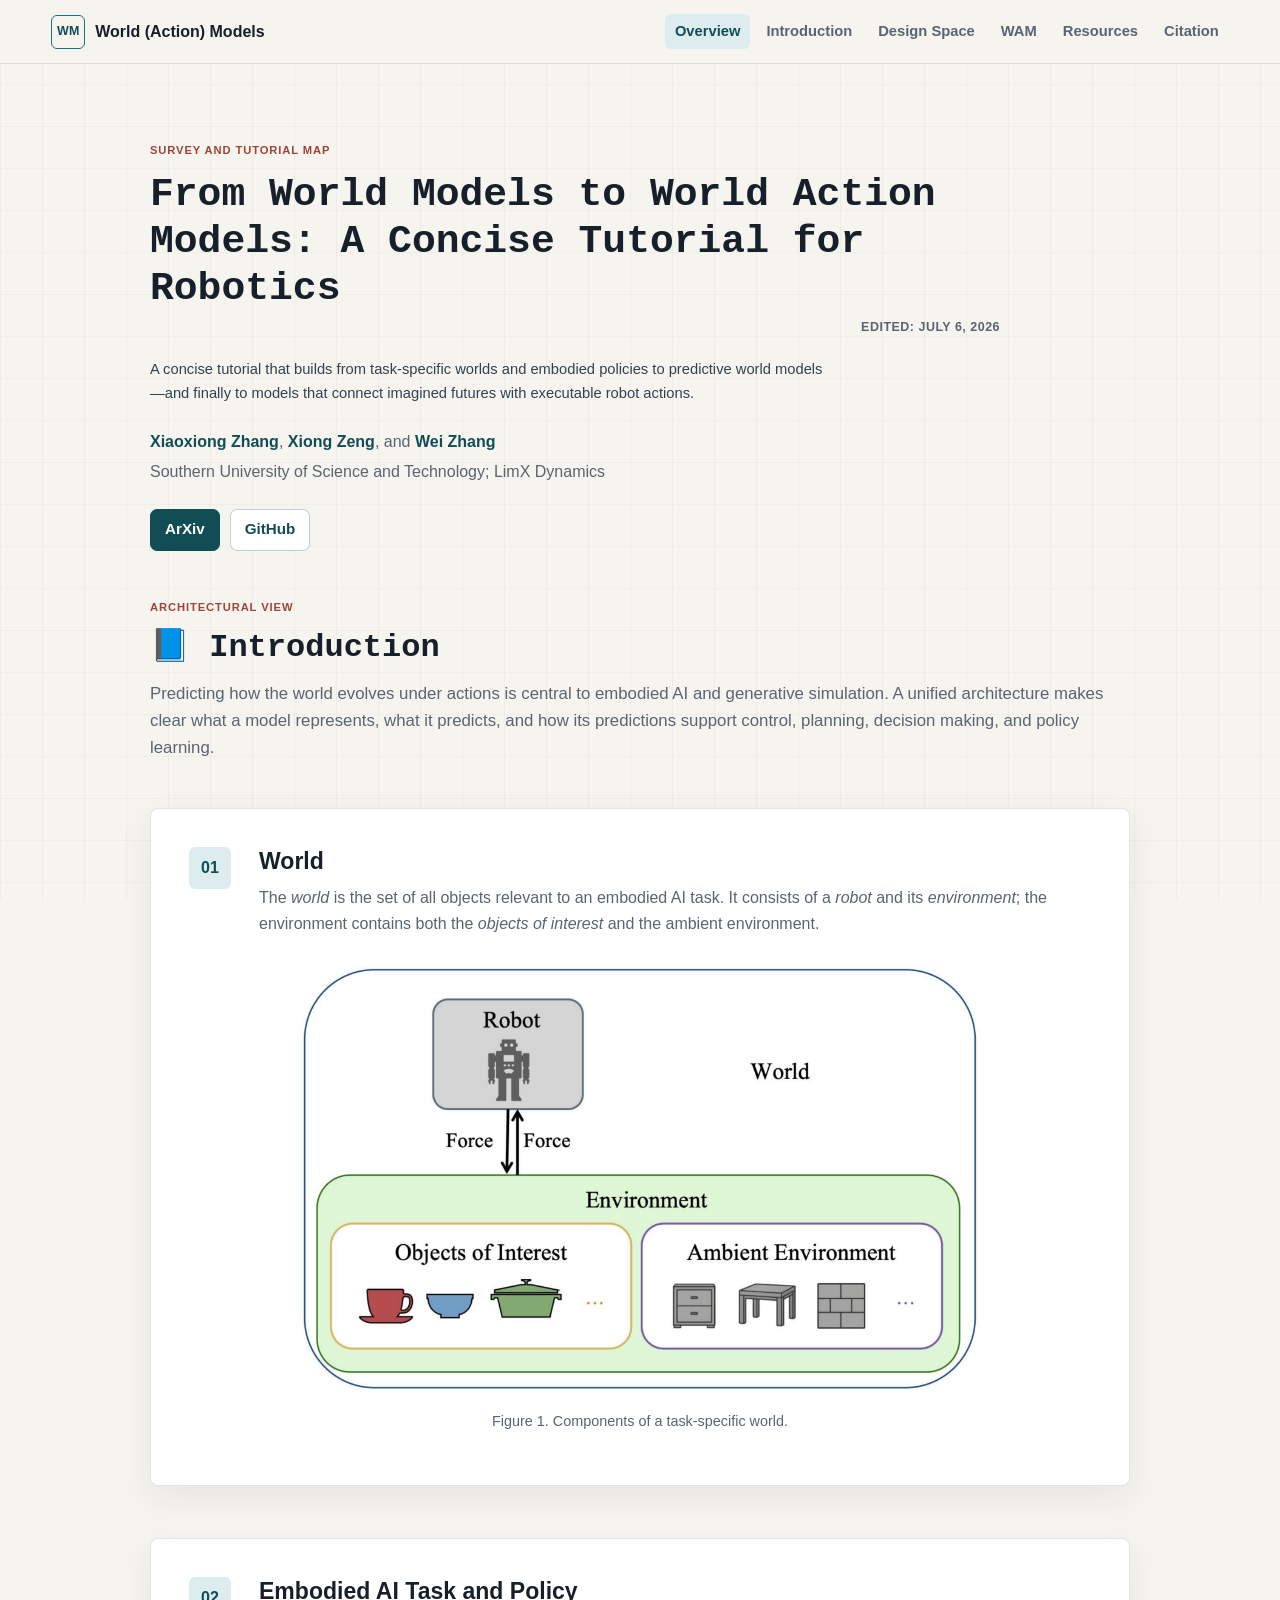
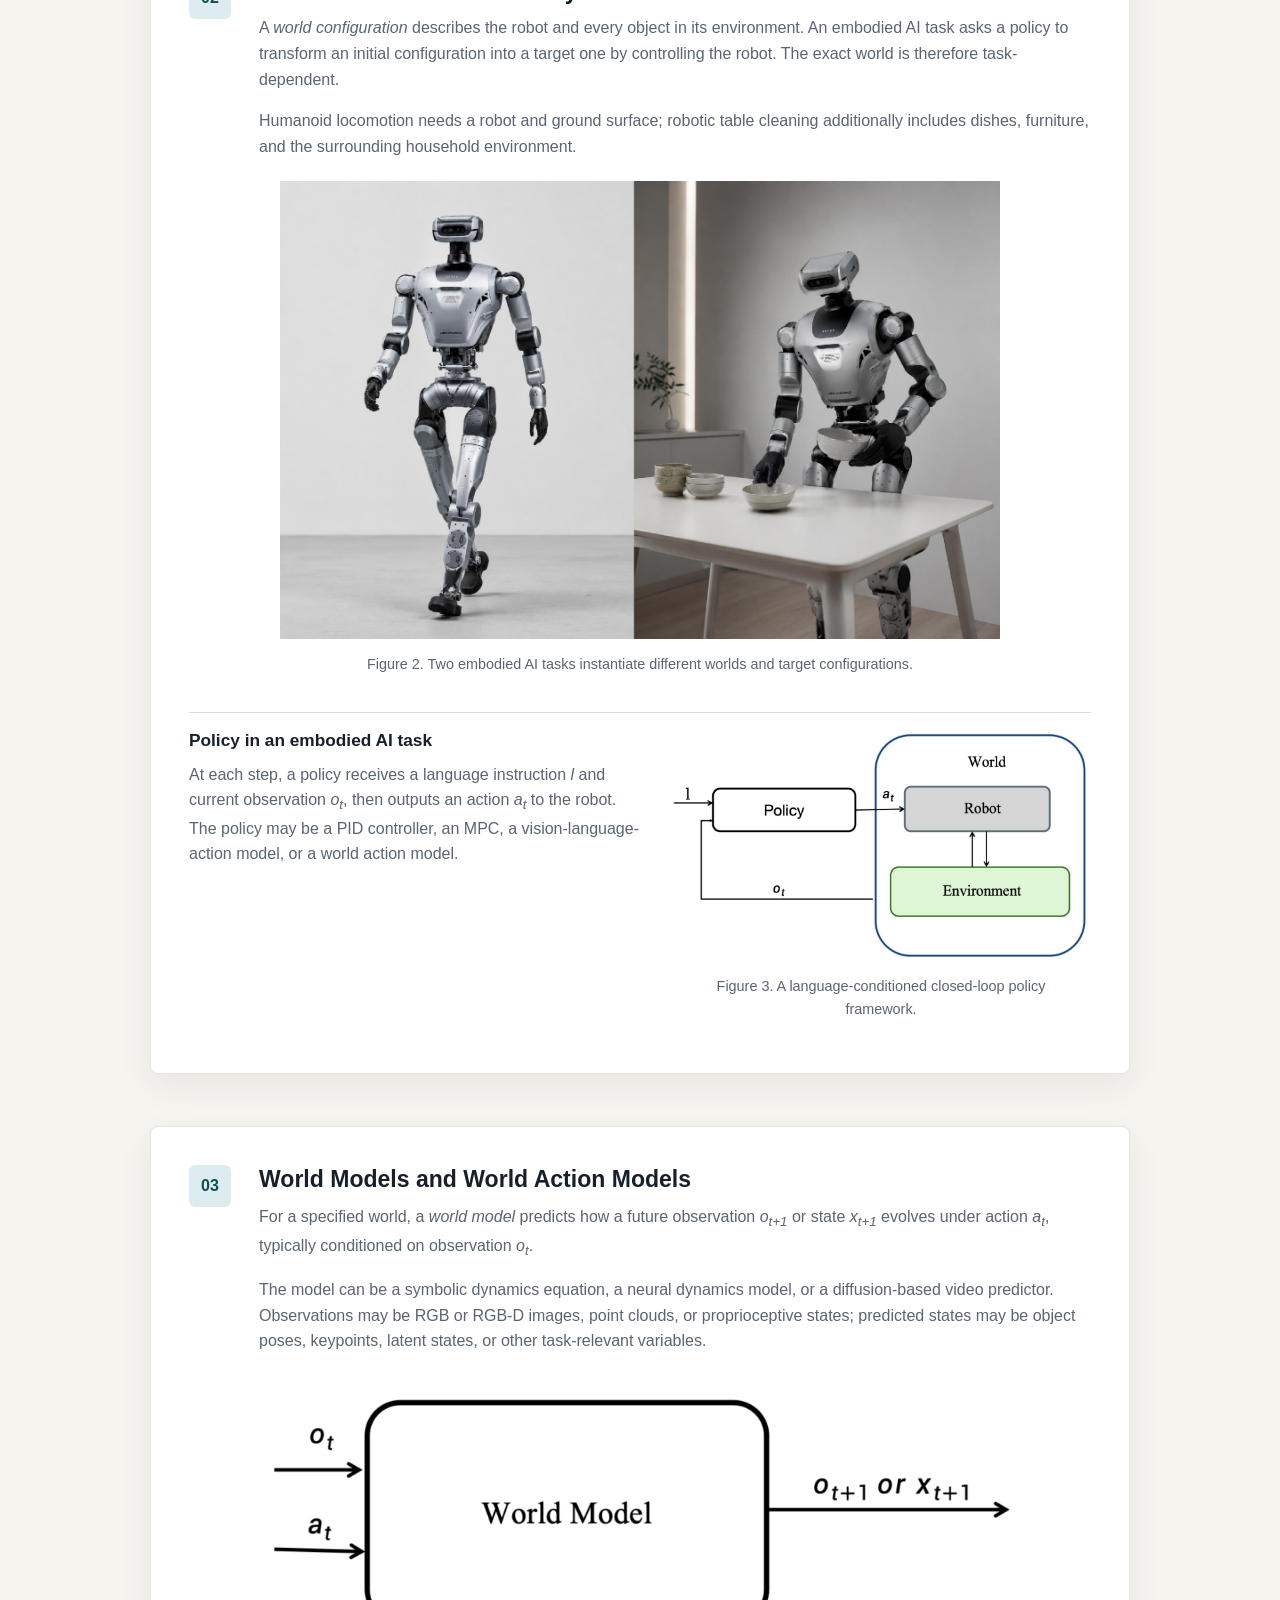
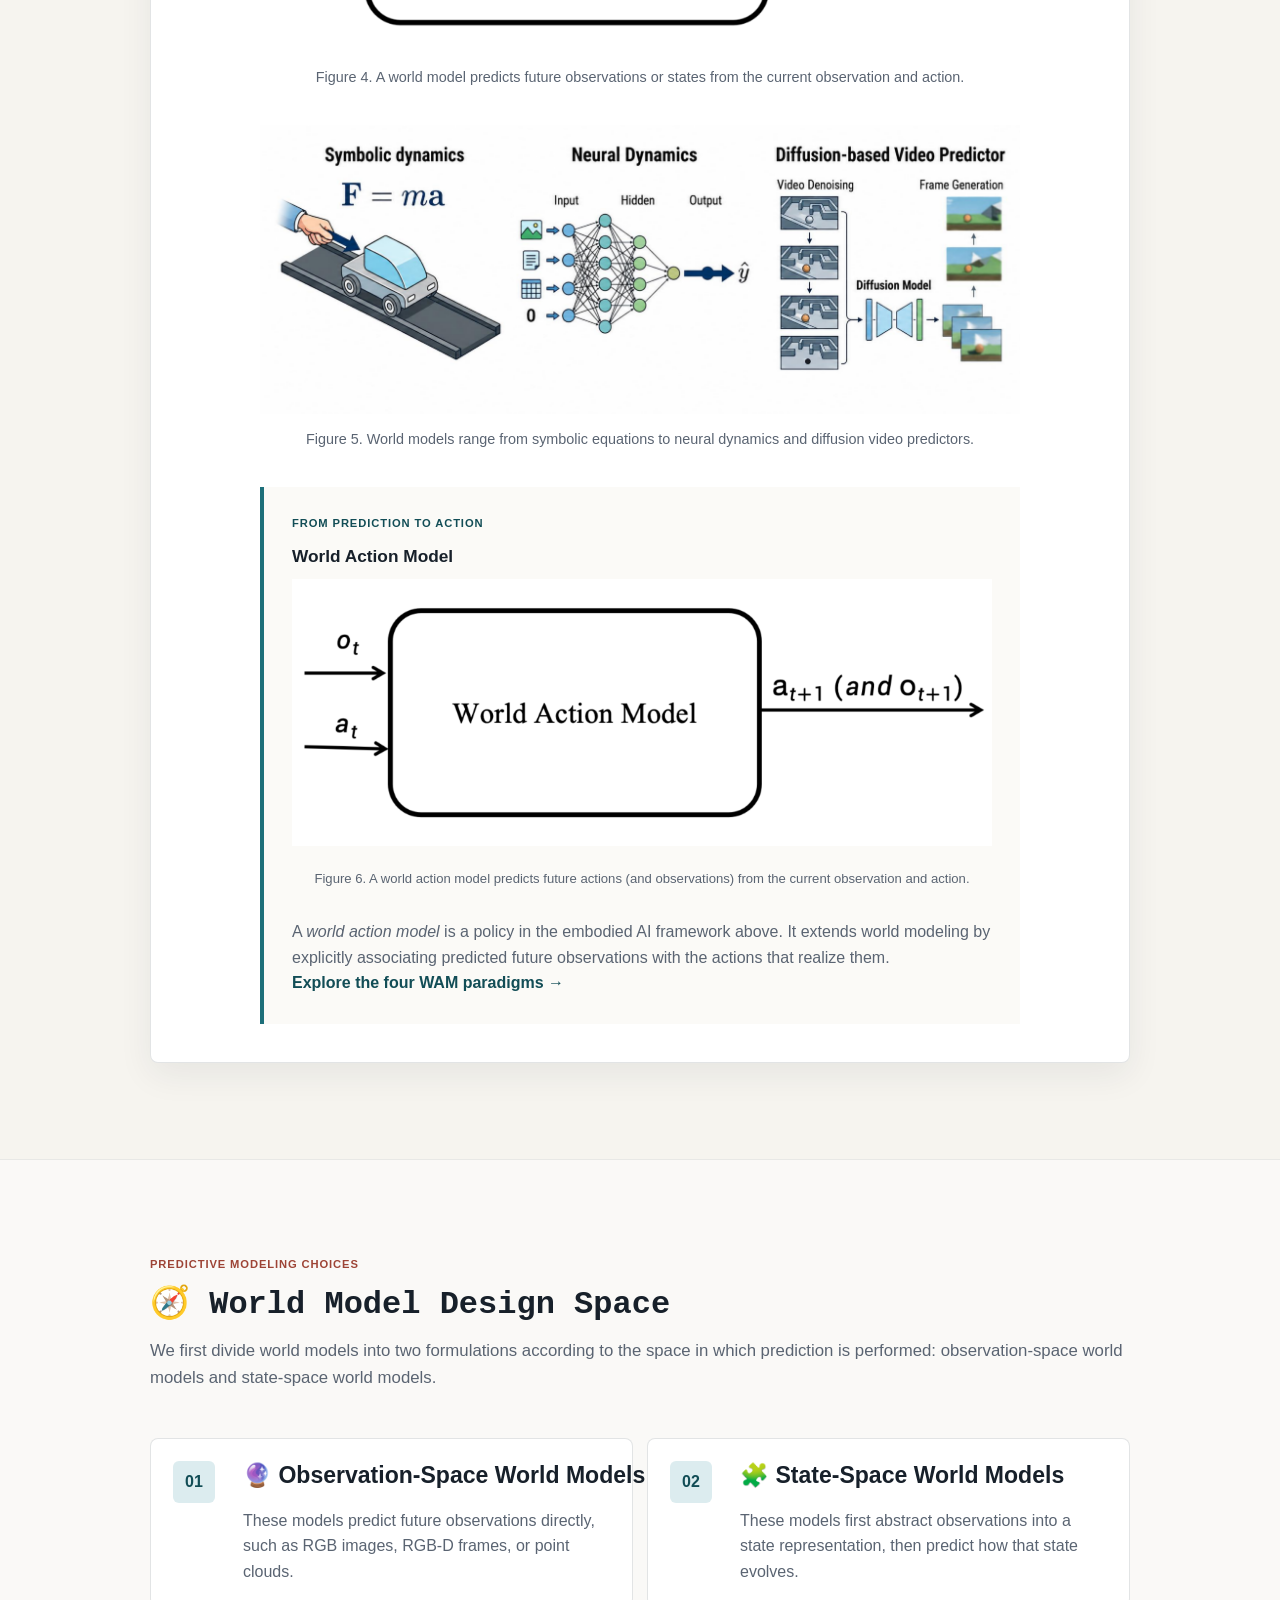
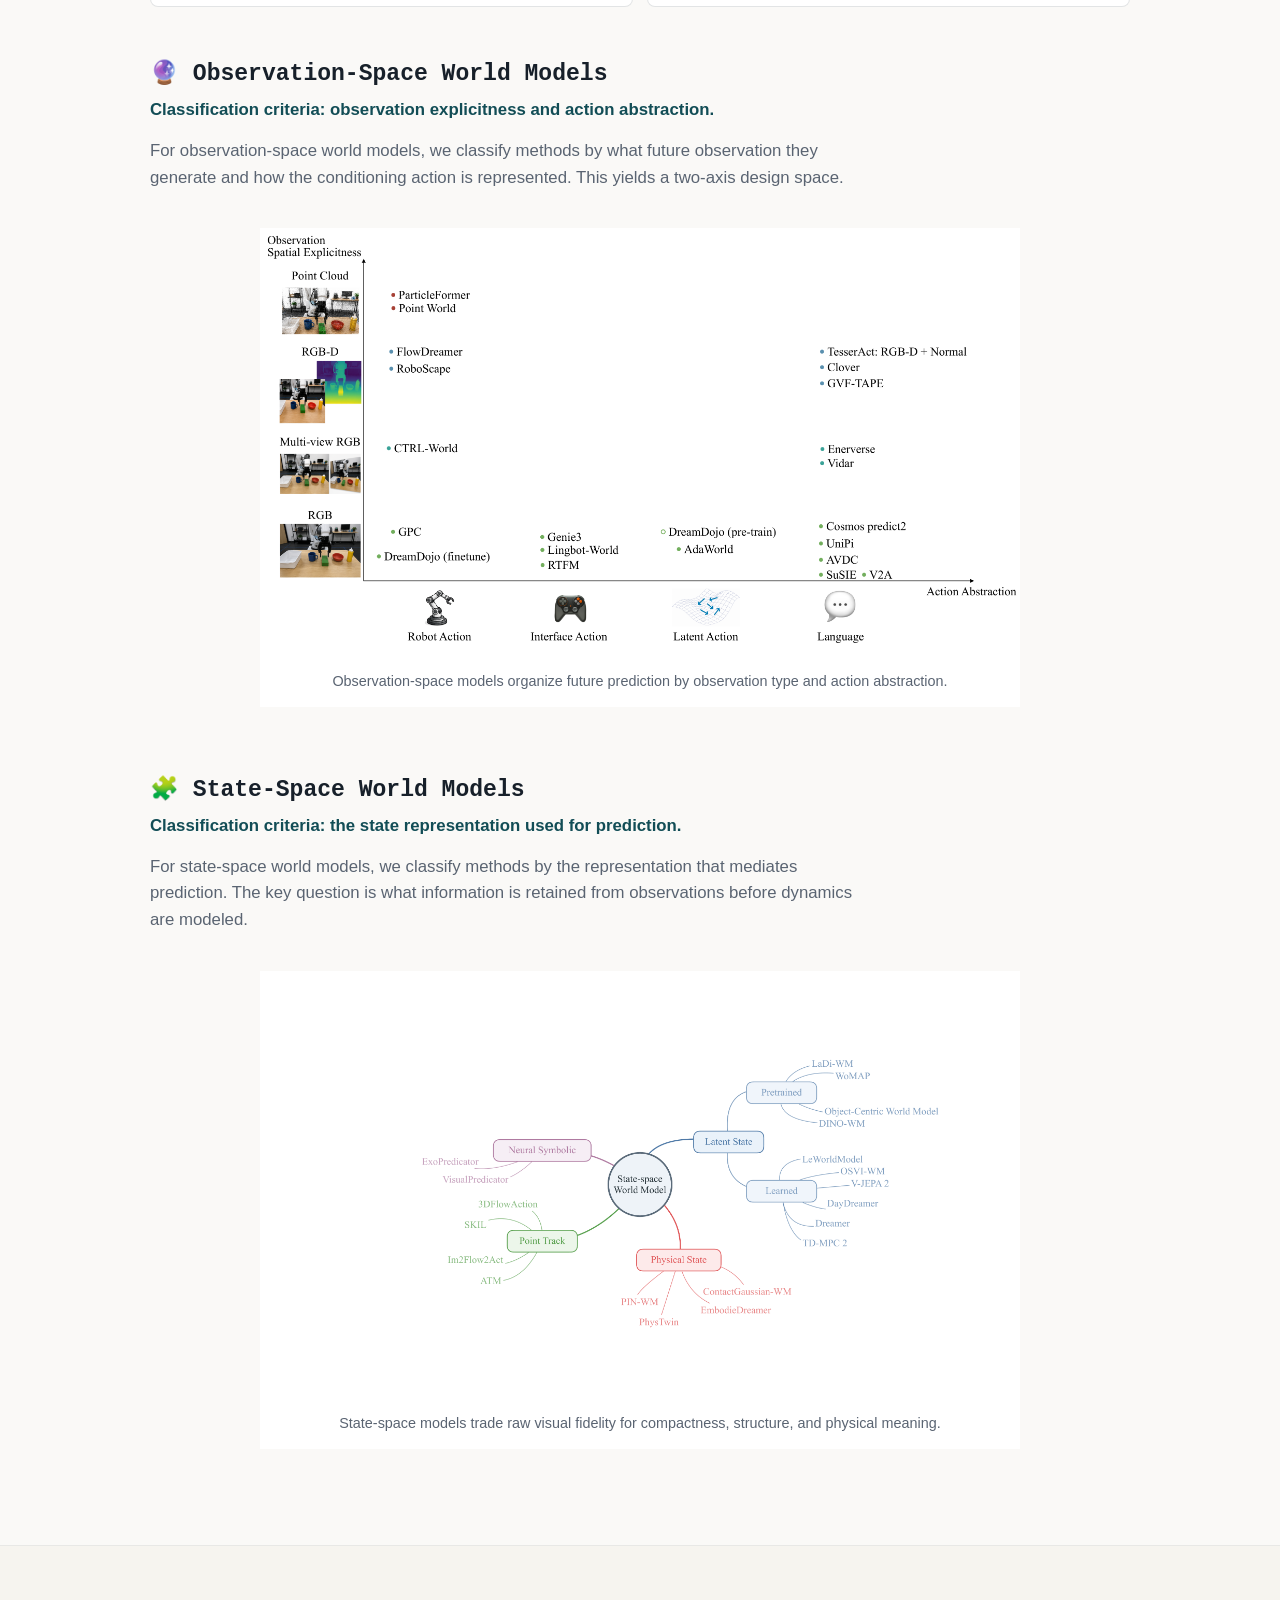
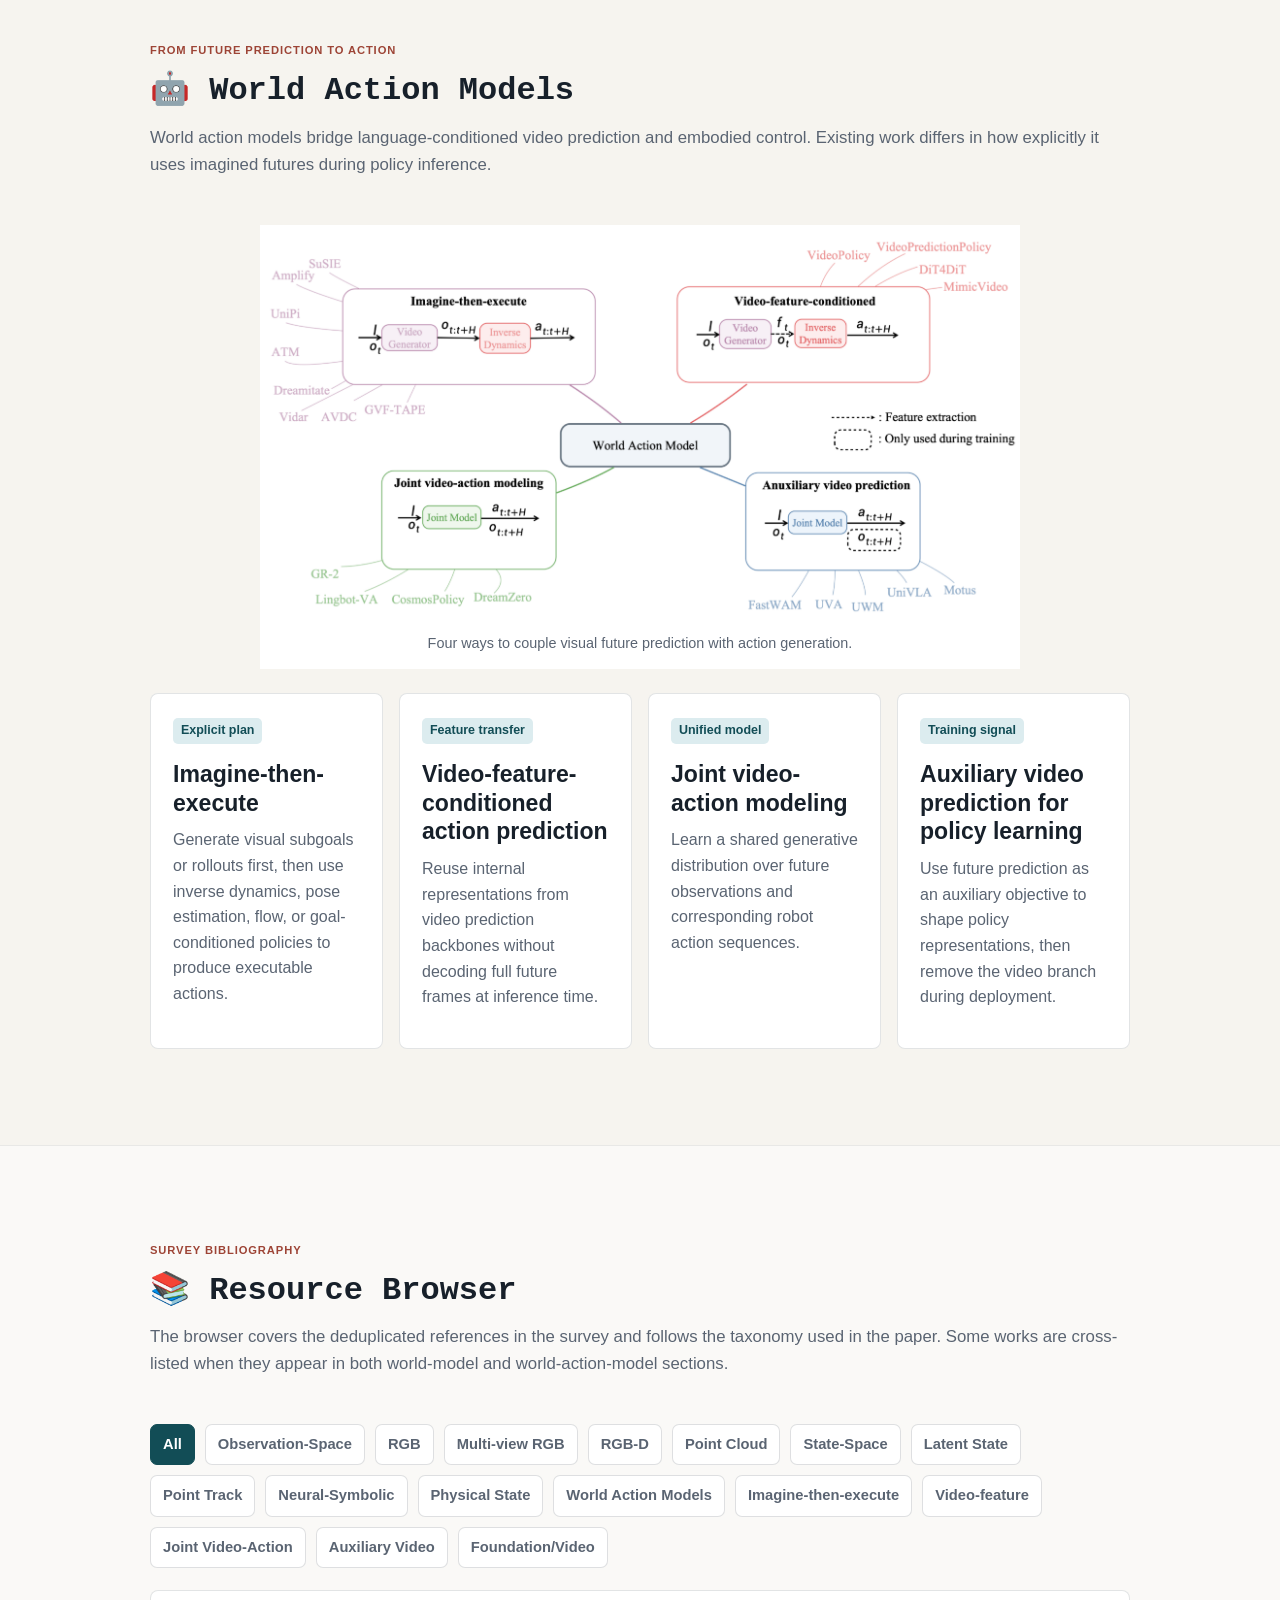
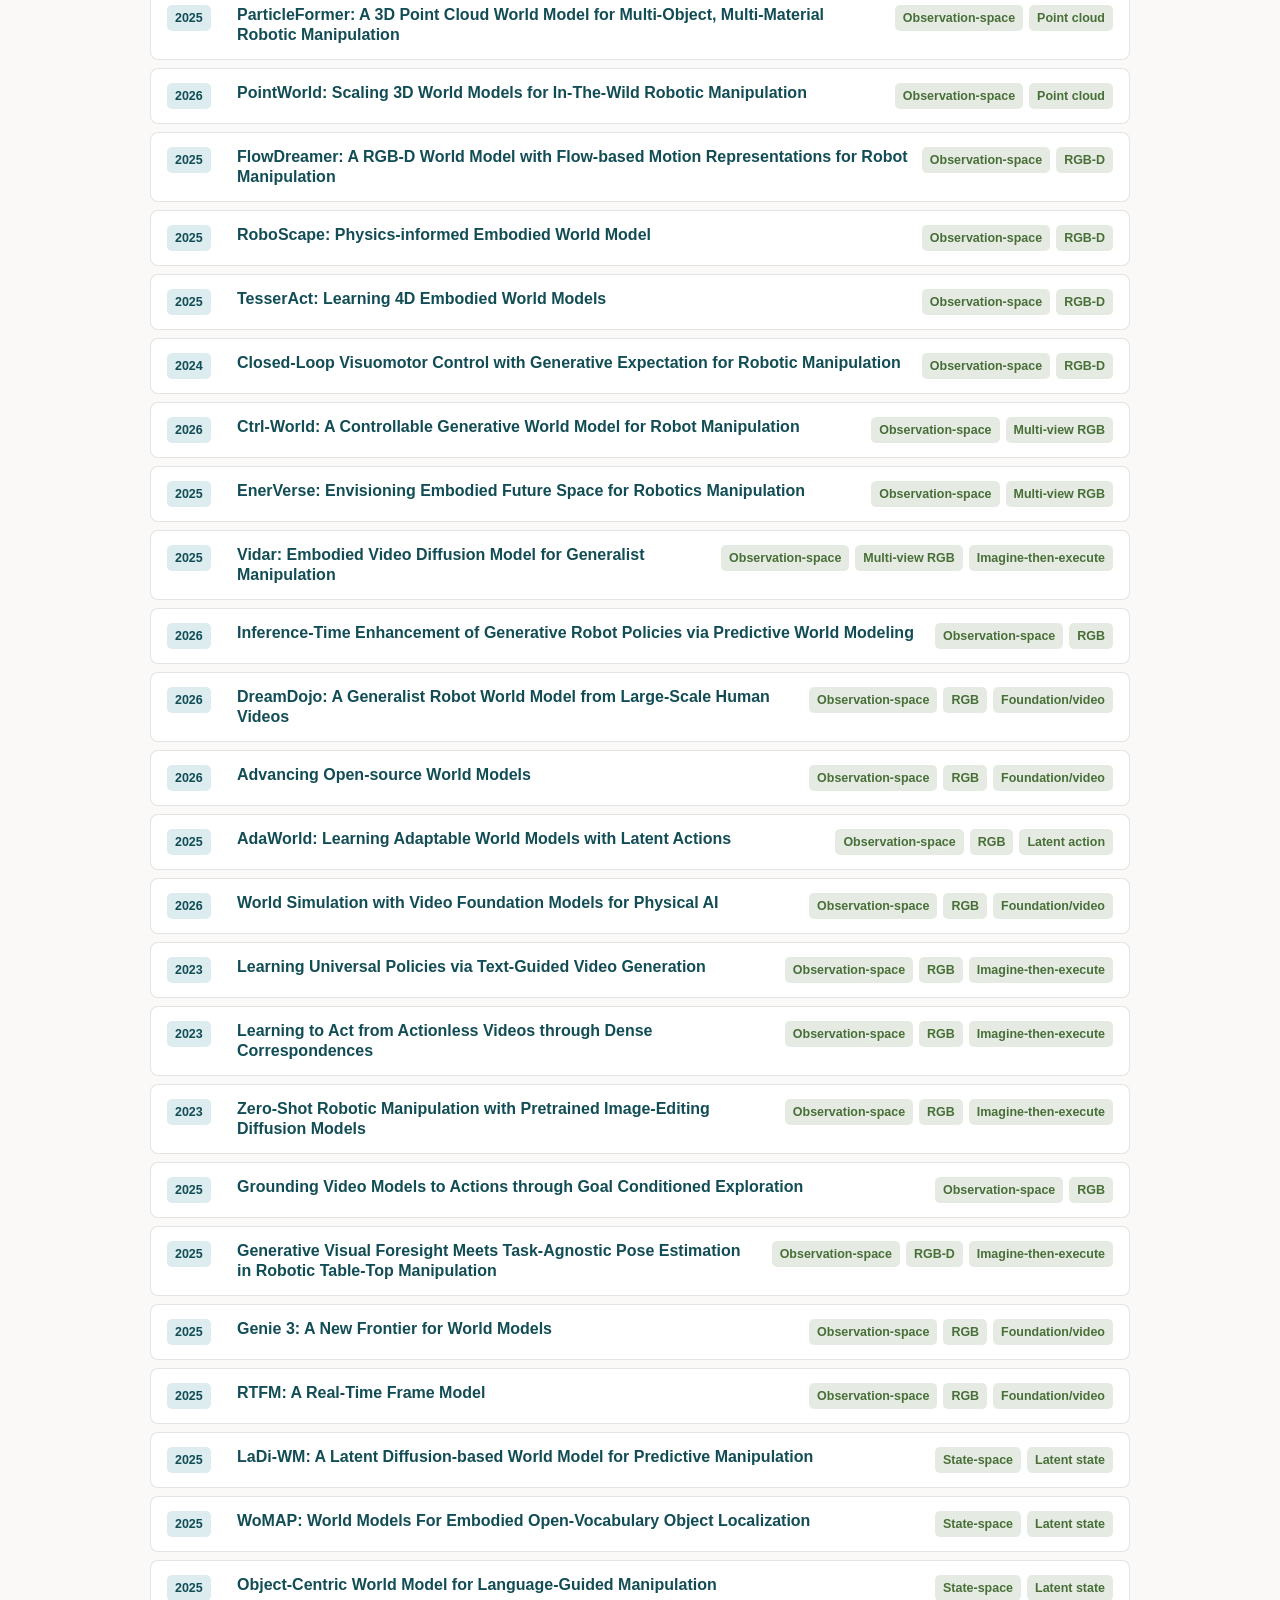
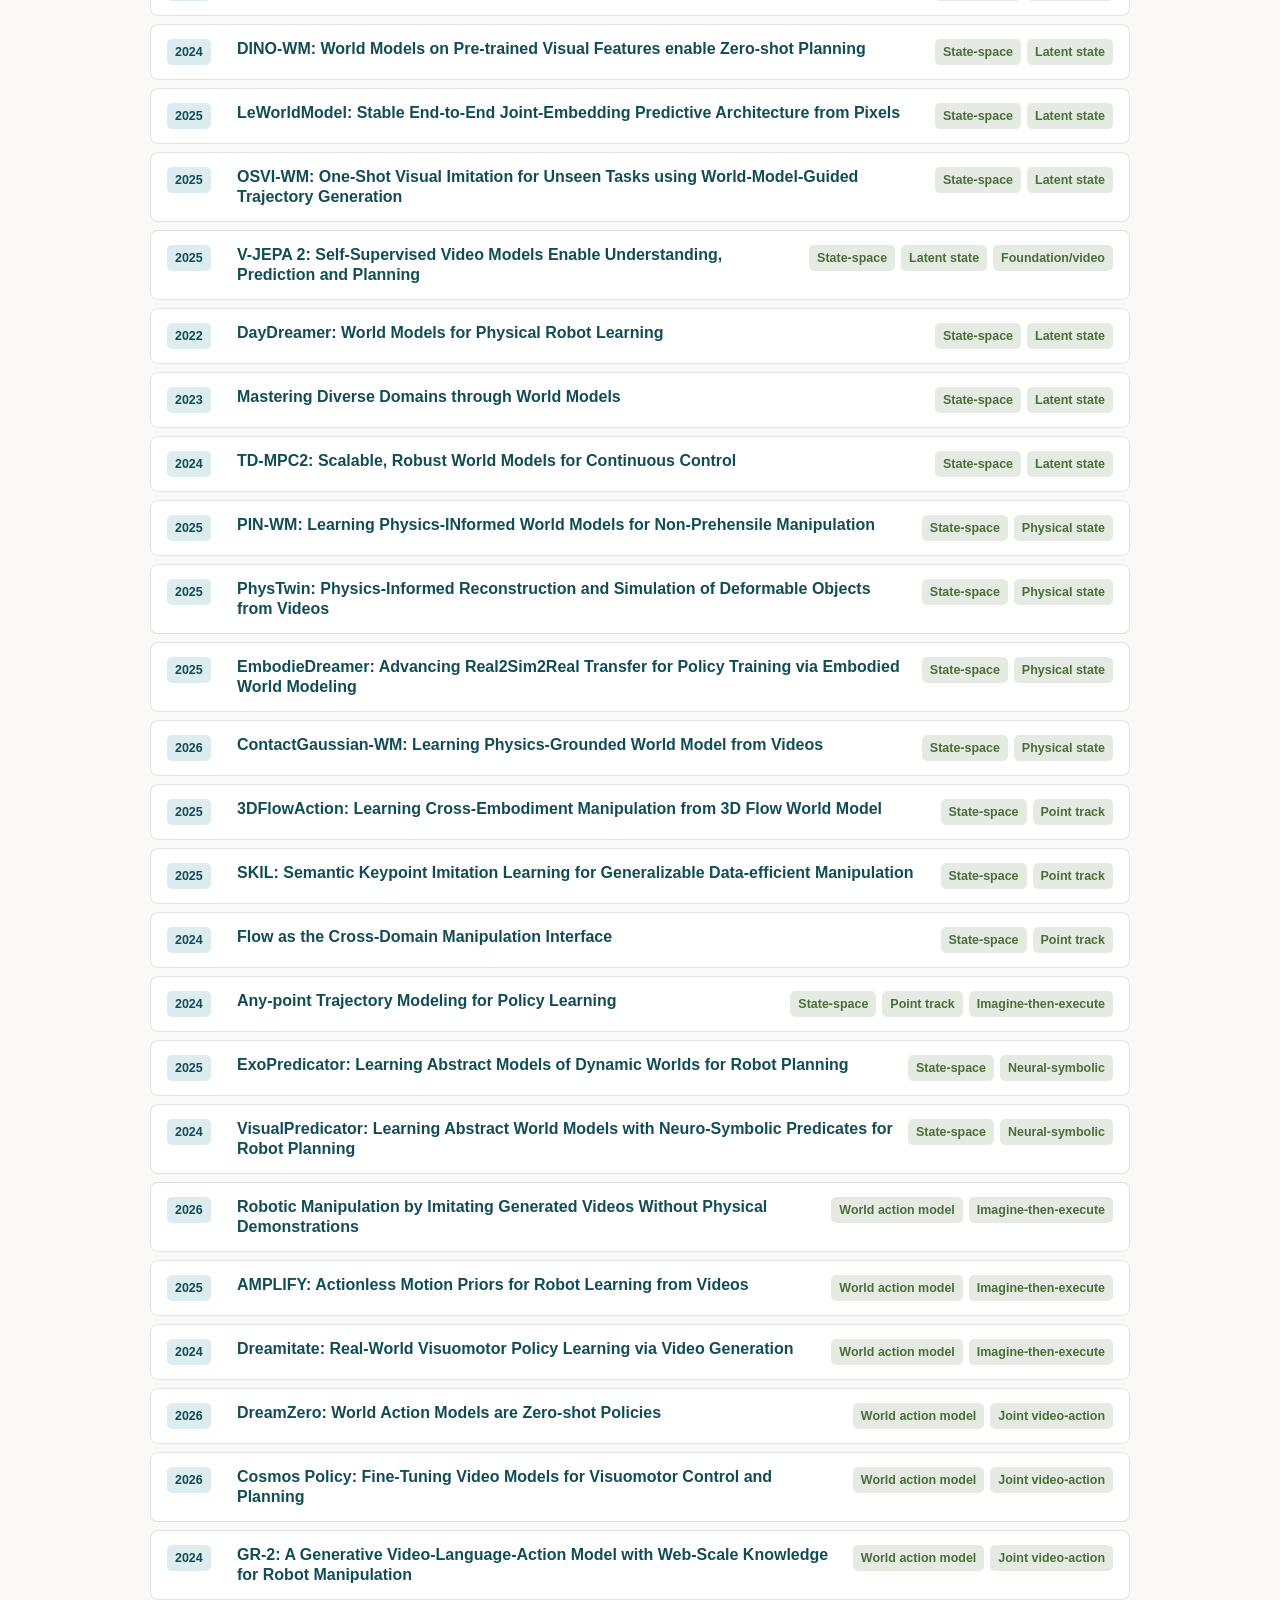
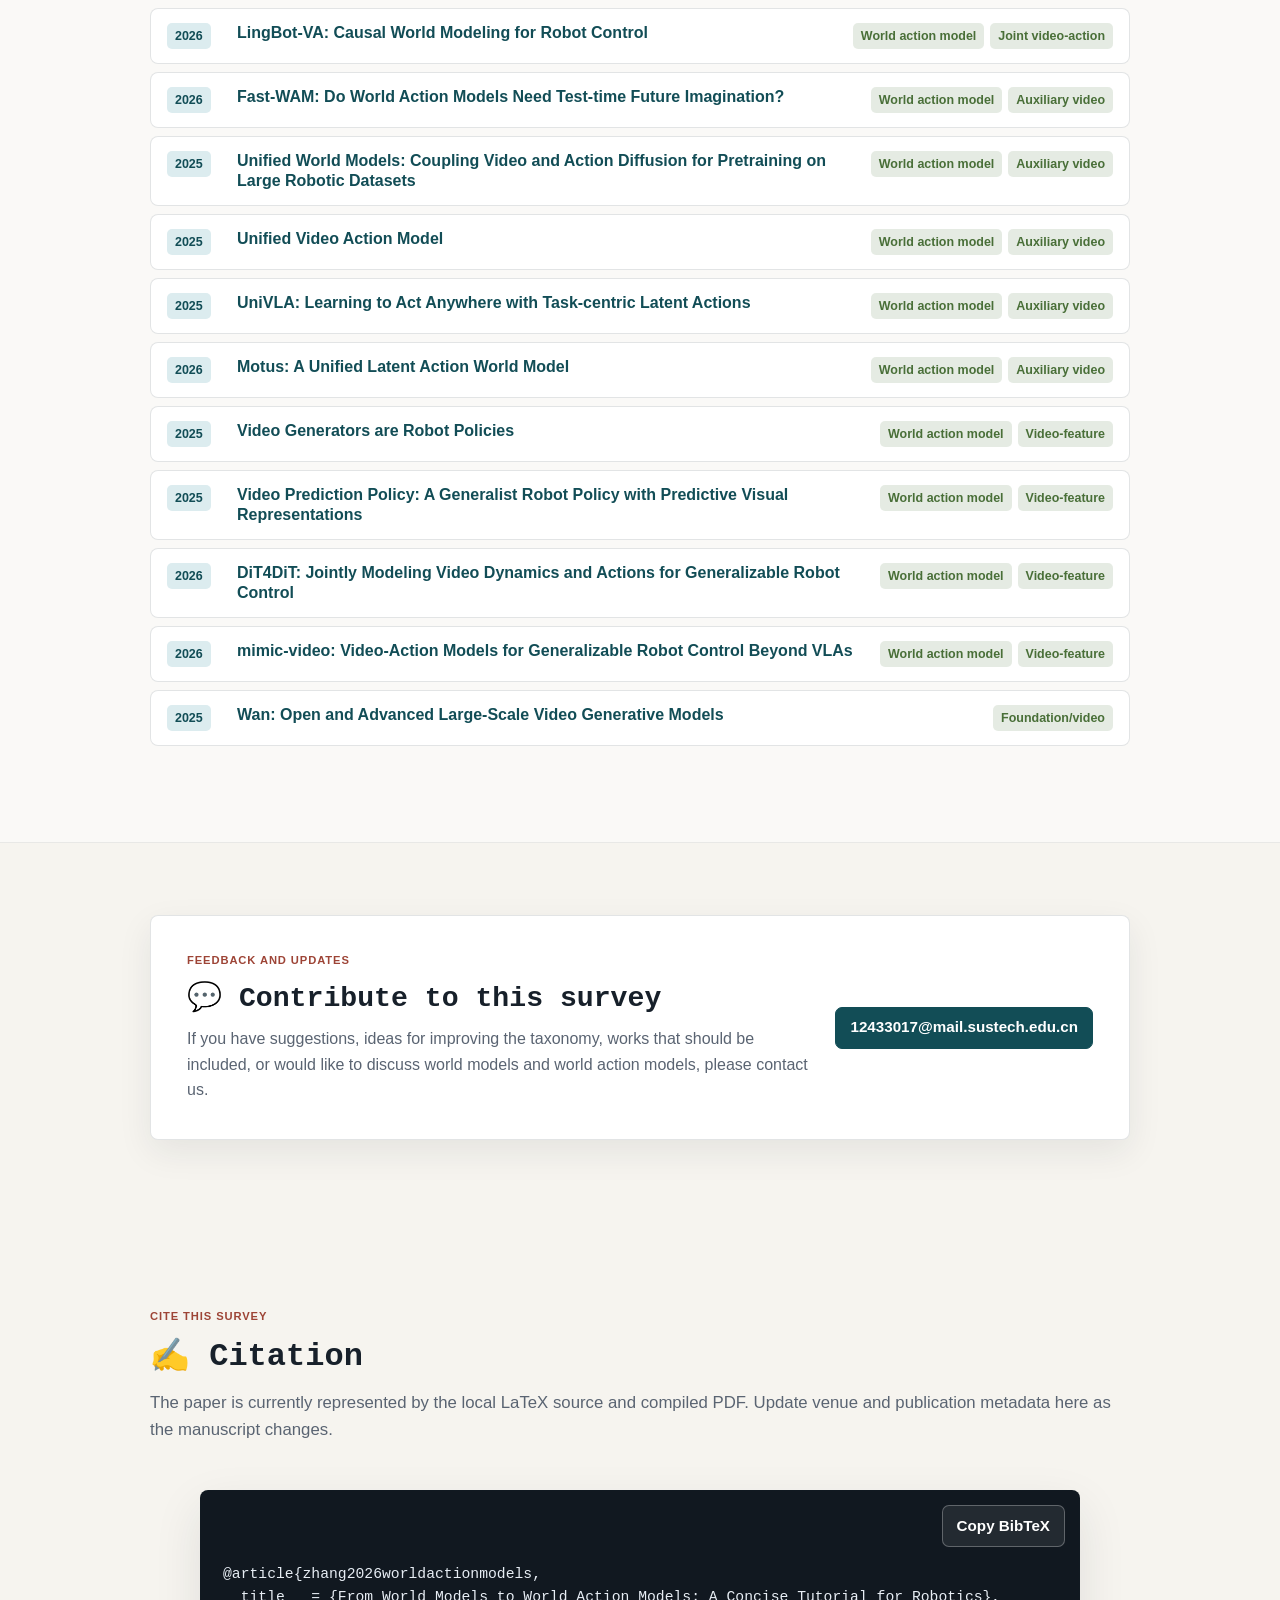
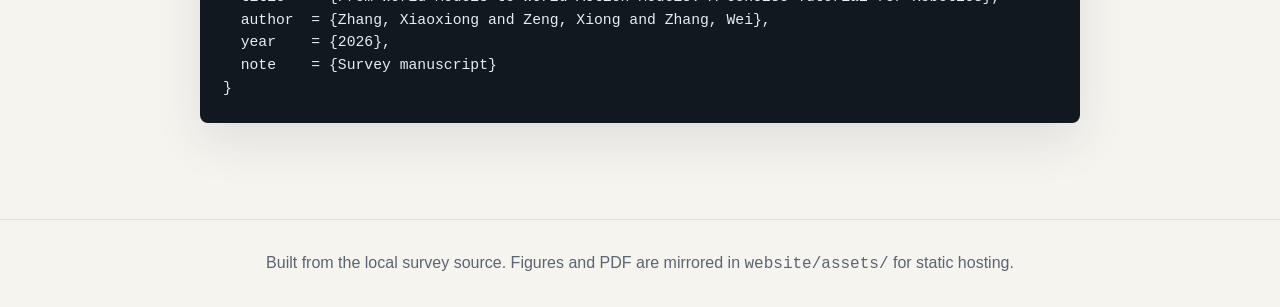
==== commit 084515ab: "center figure captions" ====
--- a/website/index.html
+++ b/website/index.html
@@ -8,7 +8,7 @@
       name="description"
       content="A concise tutorial on world models and world action models for embodied AI and robotics."
     >
-    <link rel="stylesheet" href="styles.css?v=20260706-2">
+    <link rel="stylesheet" href="styles.css?v=20260706-3">
   </head>
   <body>
     <header class="site-header">
--- a/website/styles.css
+++ b/website/styles.css
@@ -332,6 +332,7 @@
   padding: 14px 16px;
   color: var(--muted);
   font-size: 0.9rem;
+  text-align: center;
 }
 
 .section-heading {
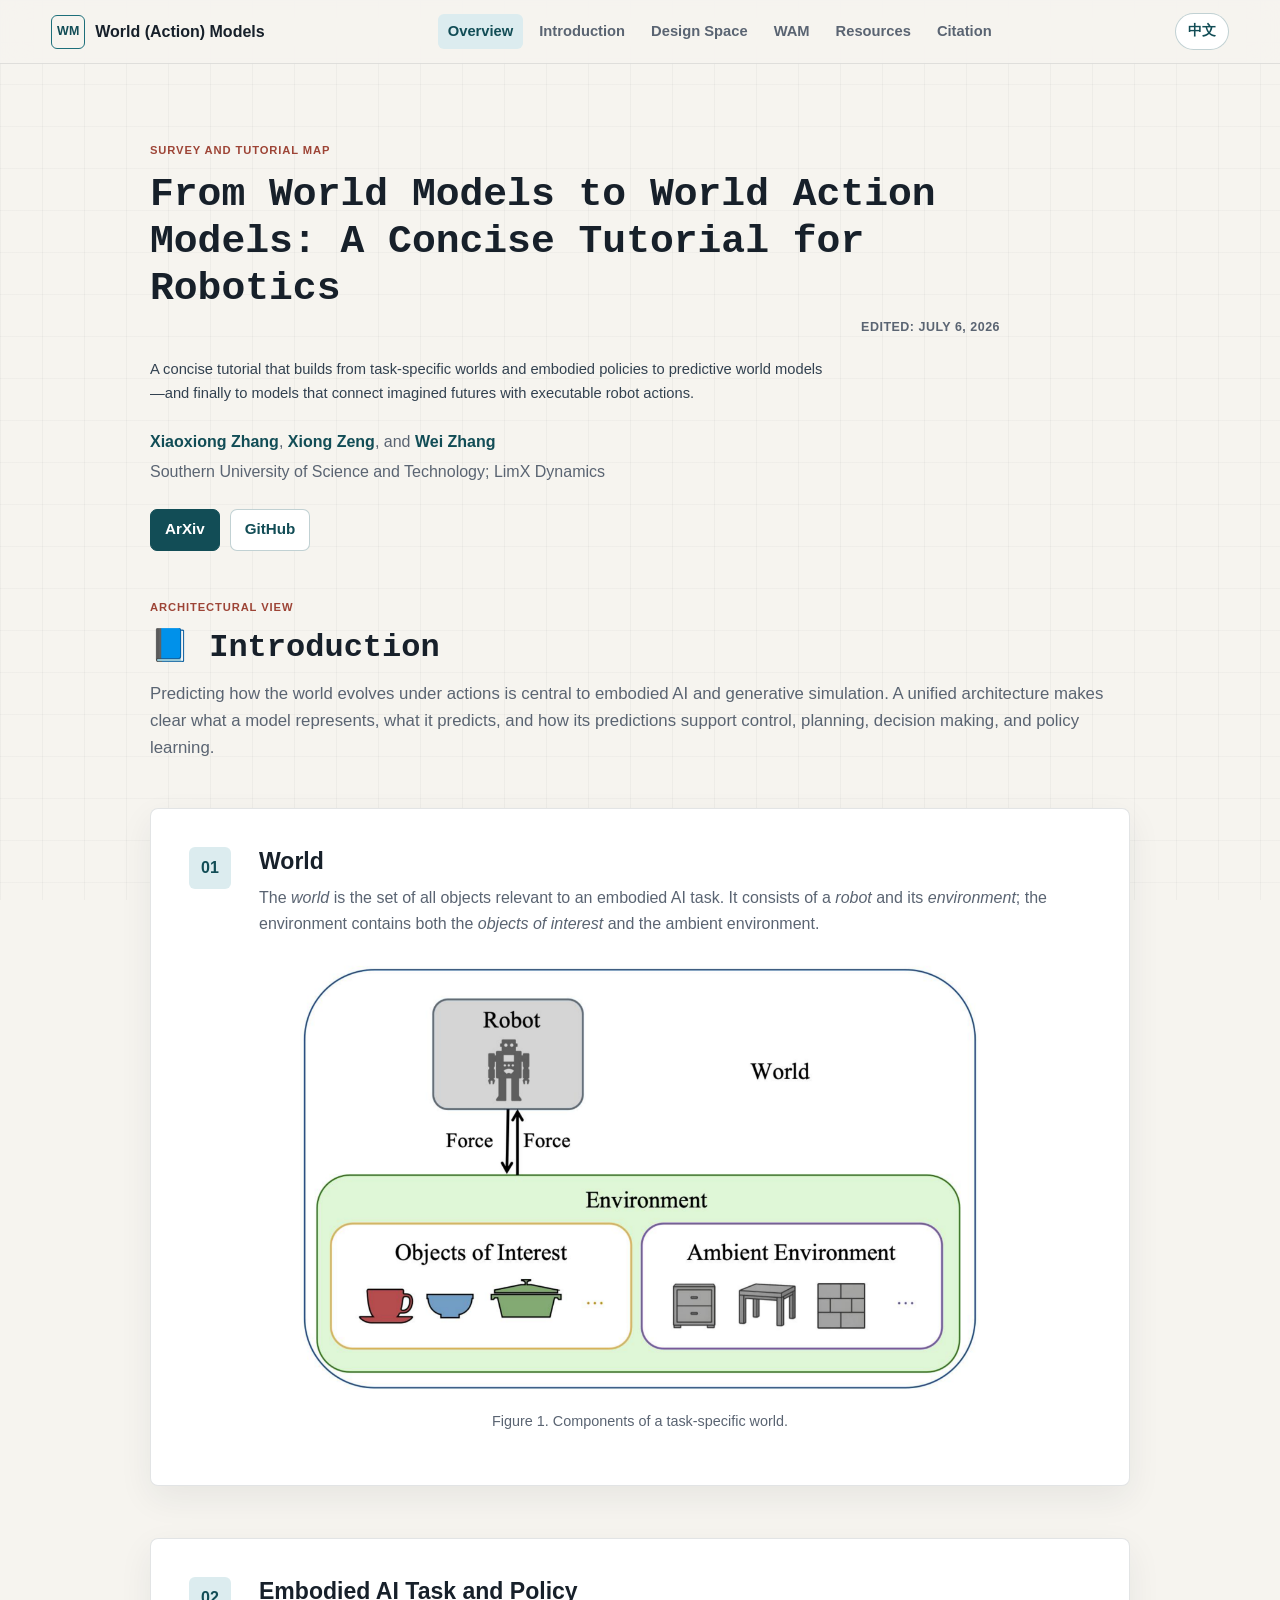
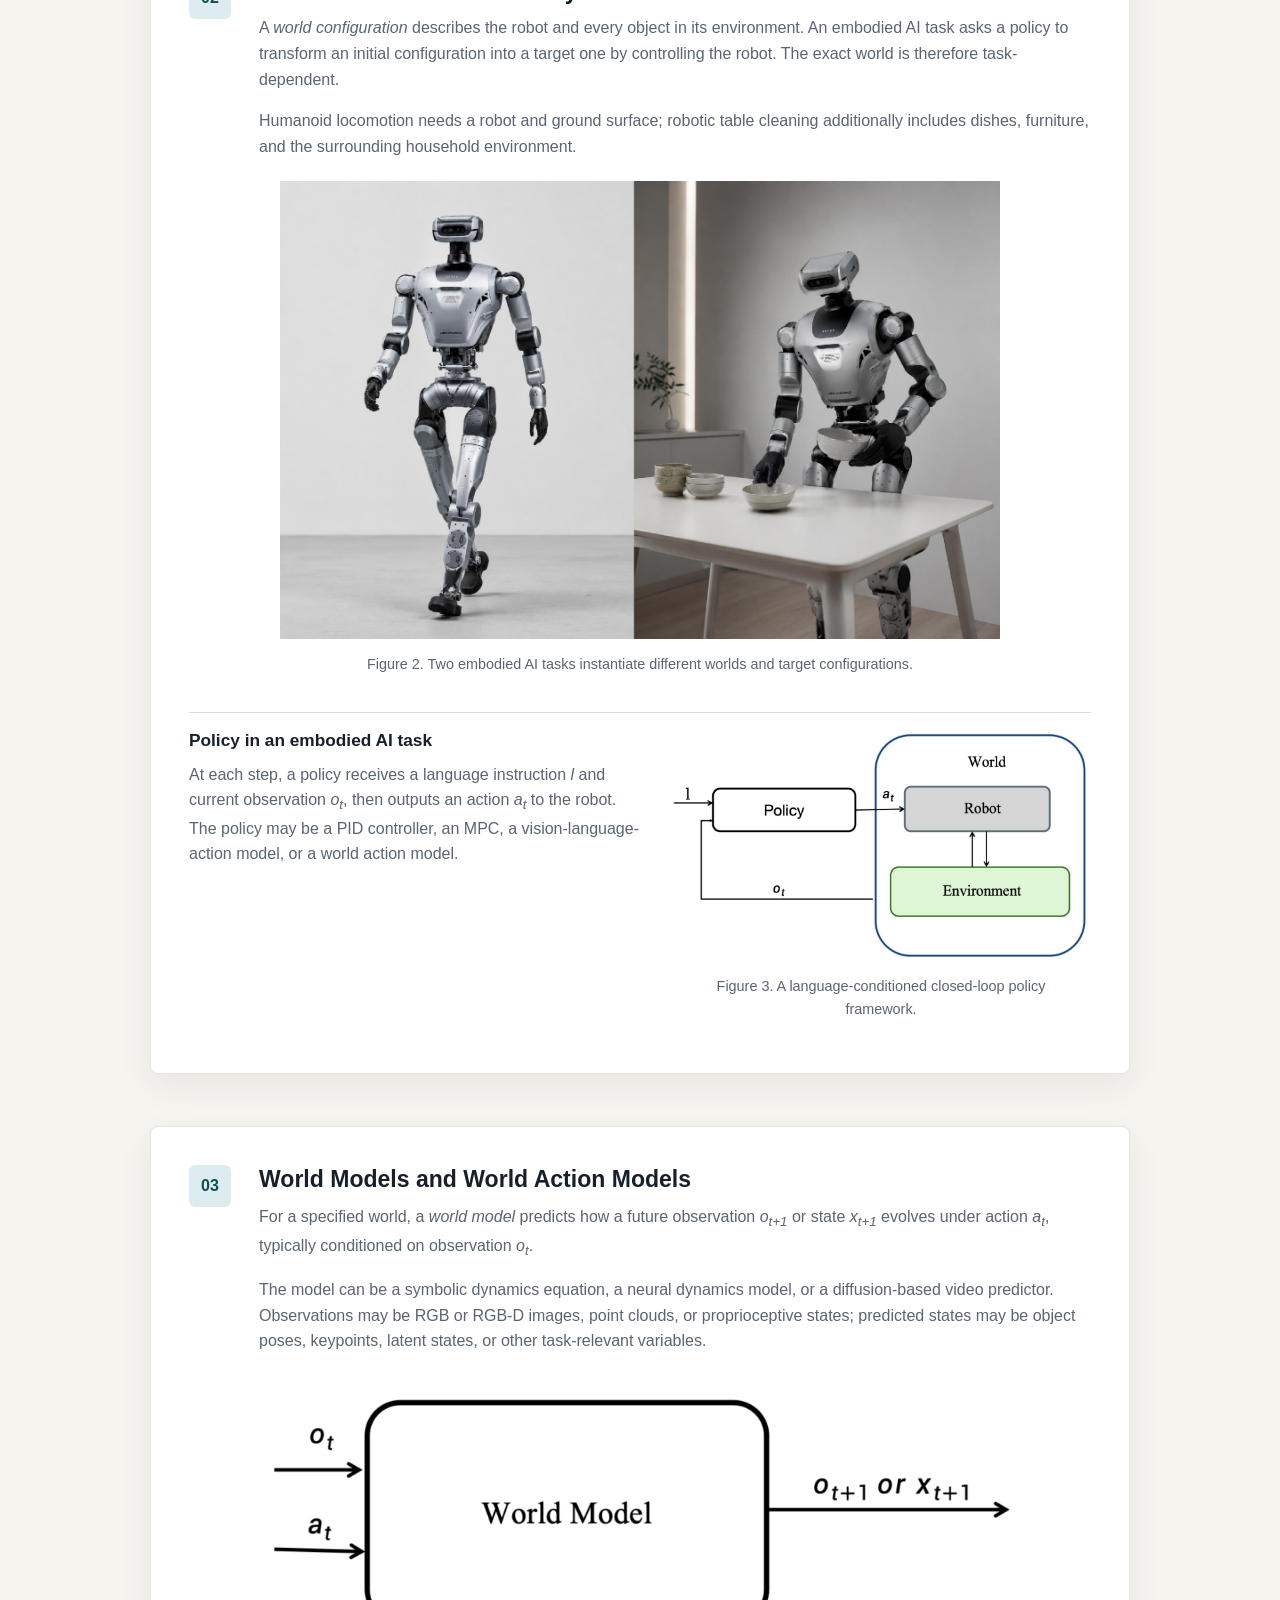
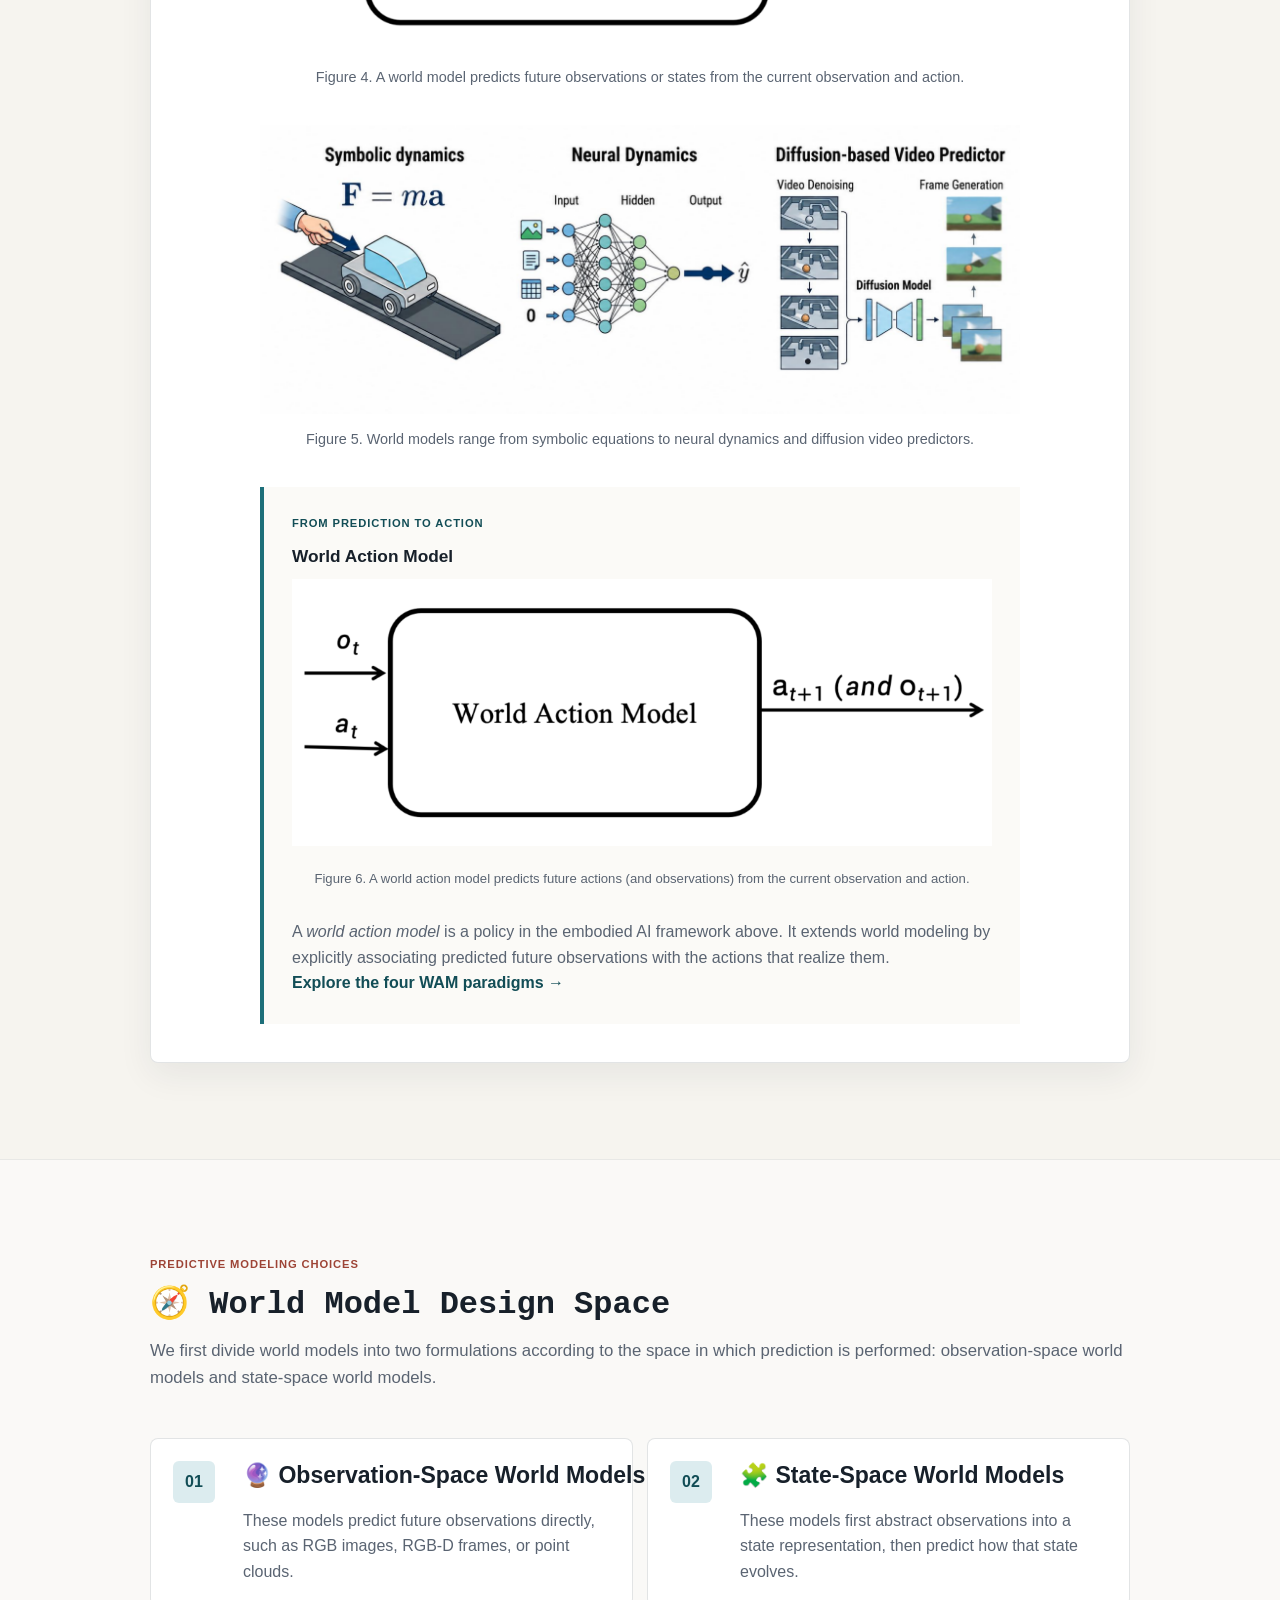
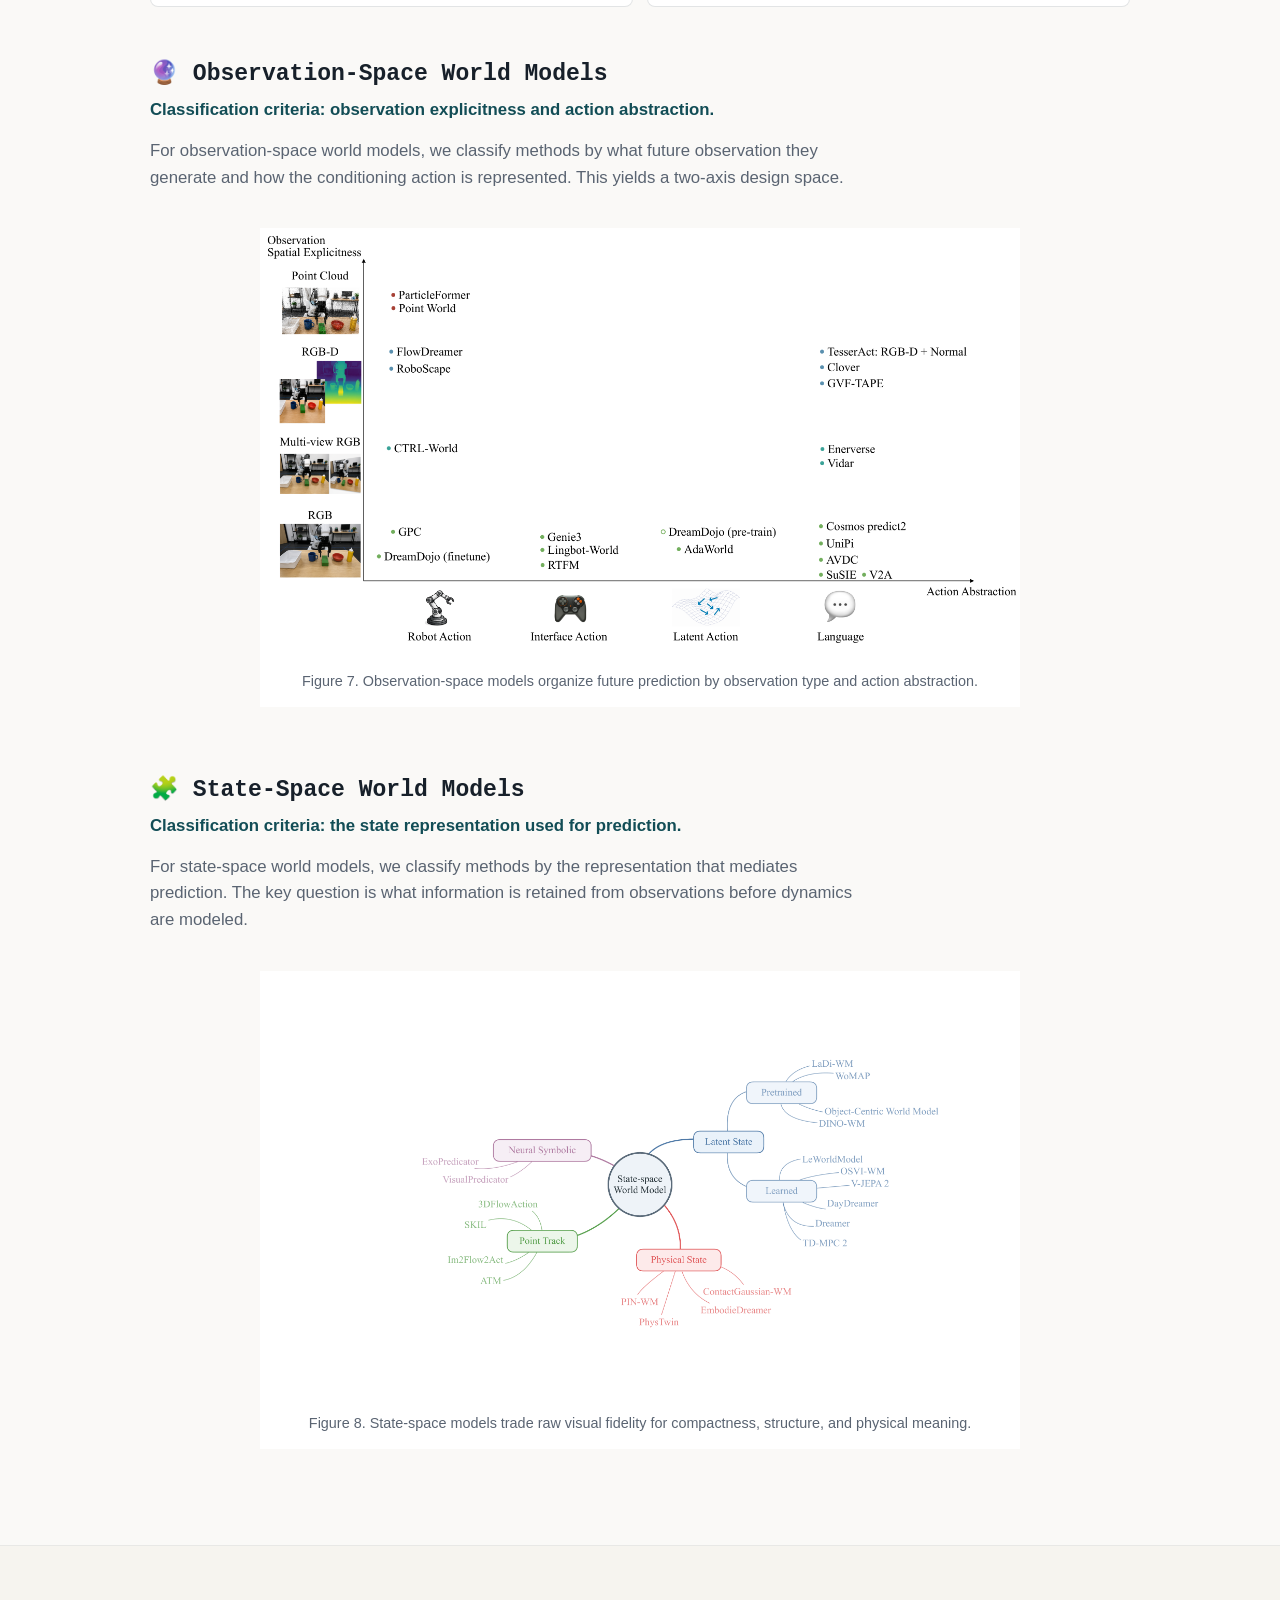
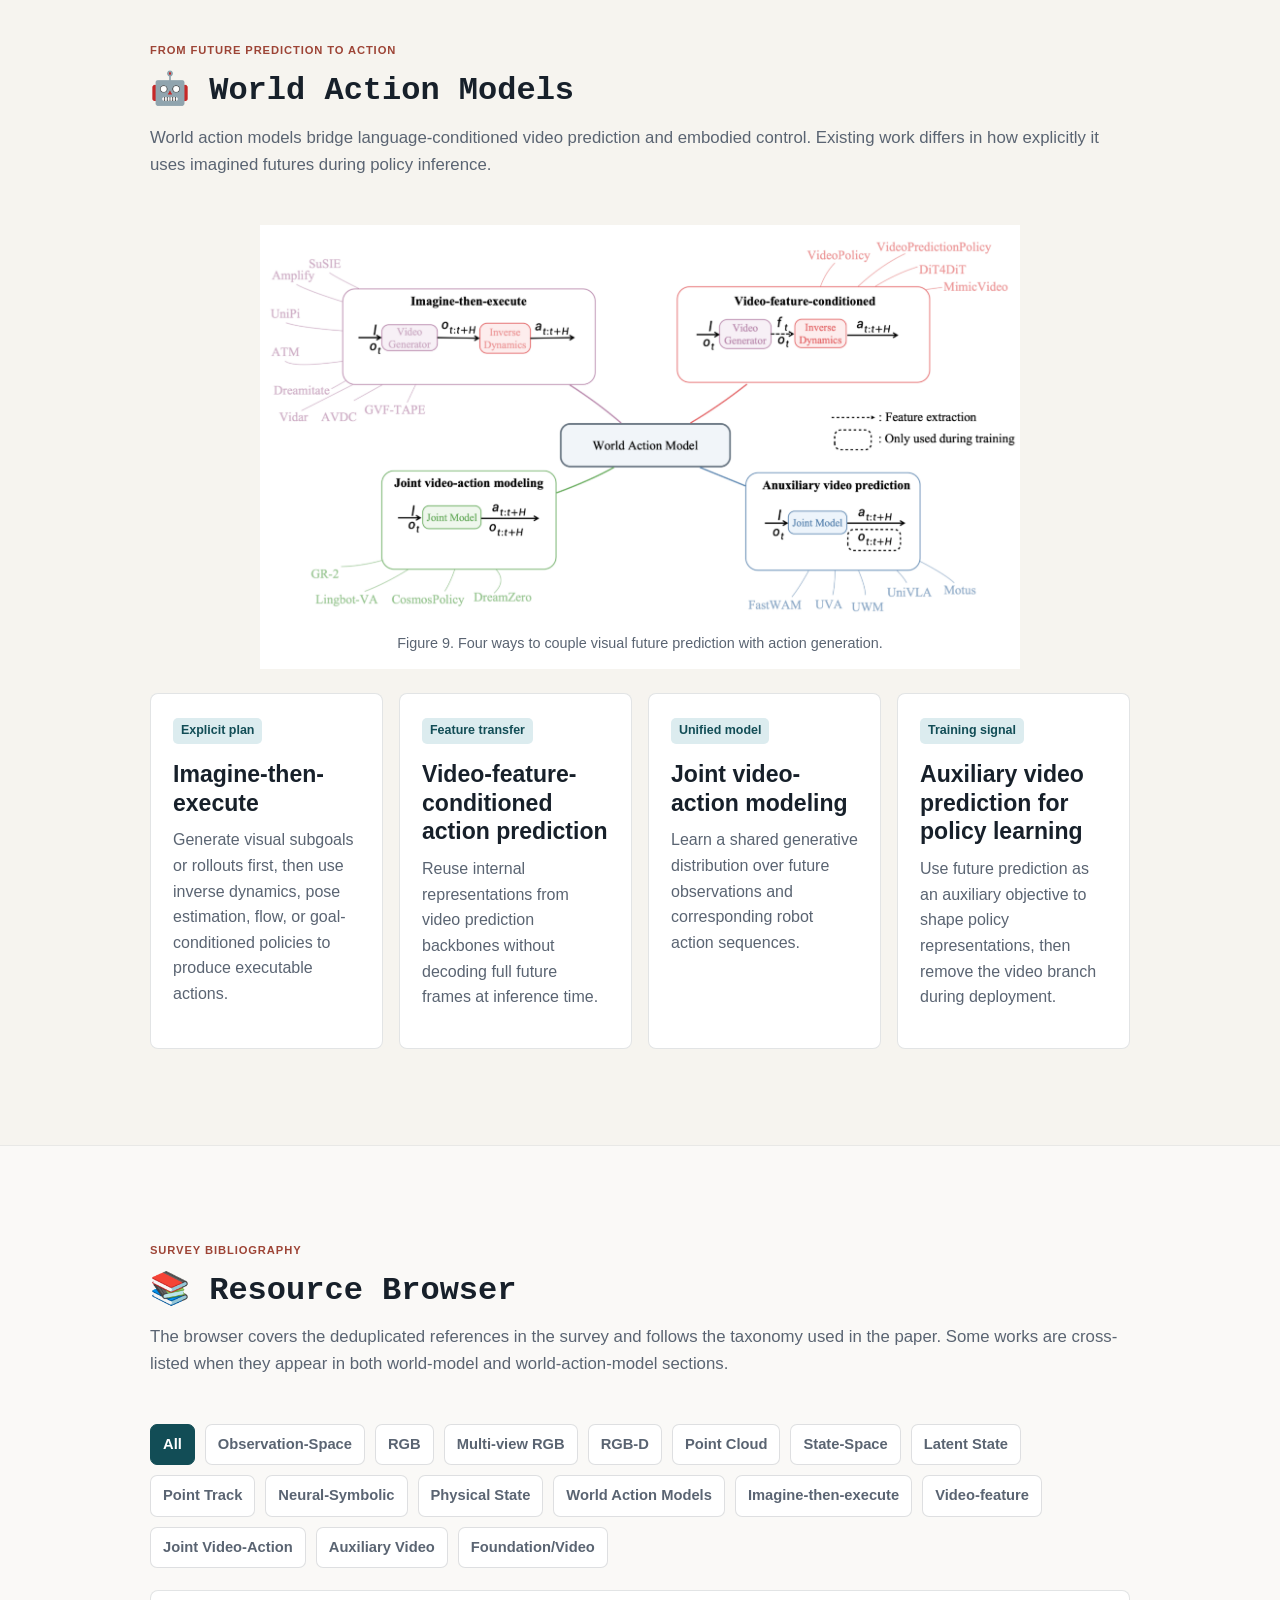
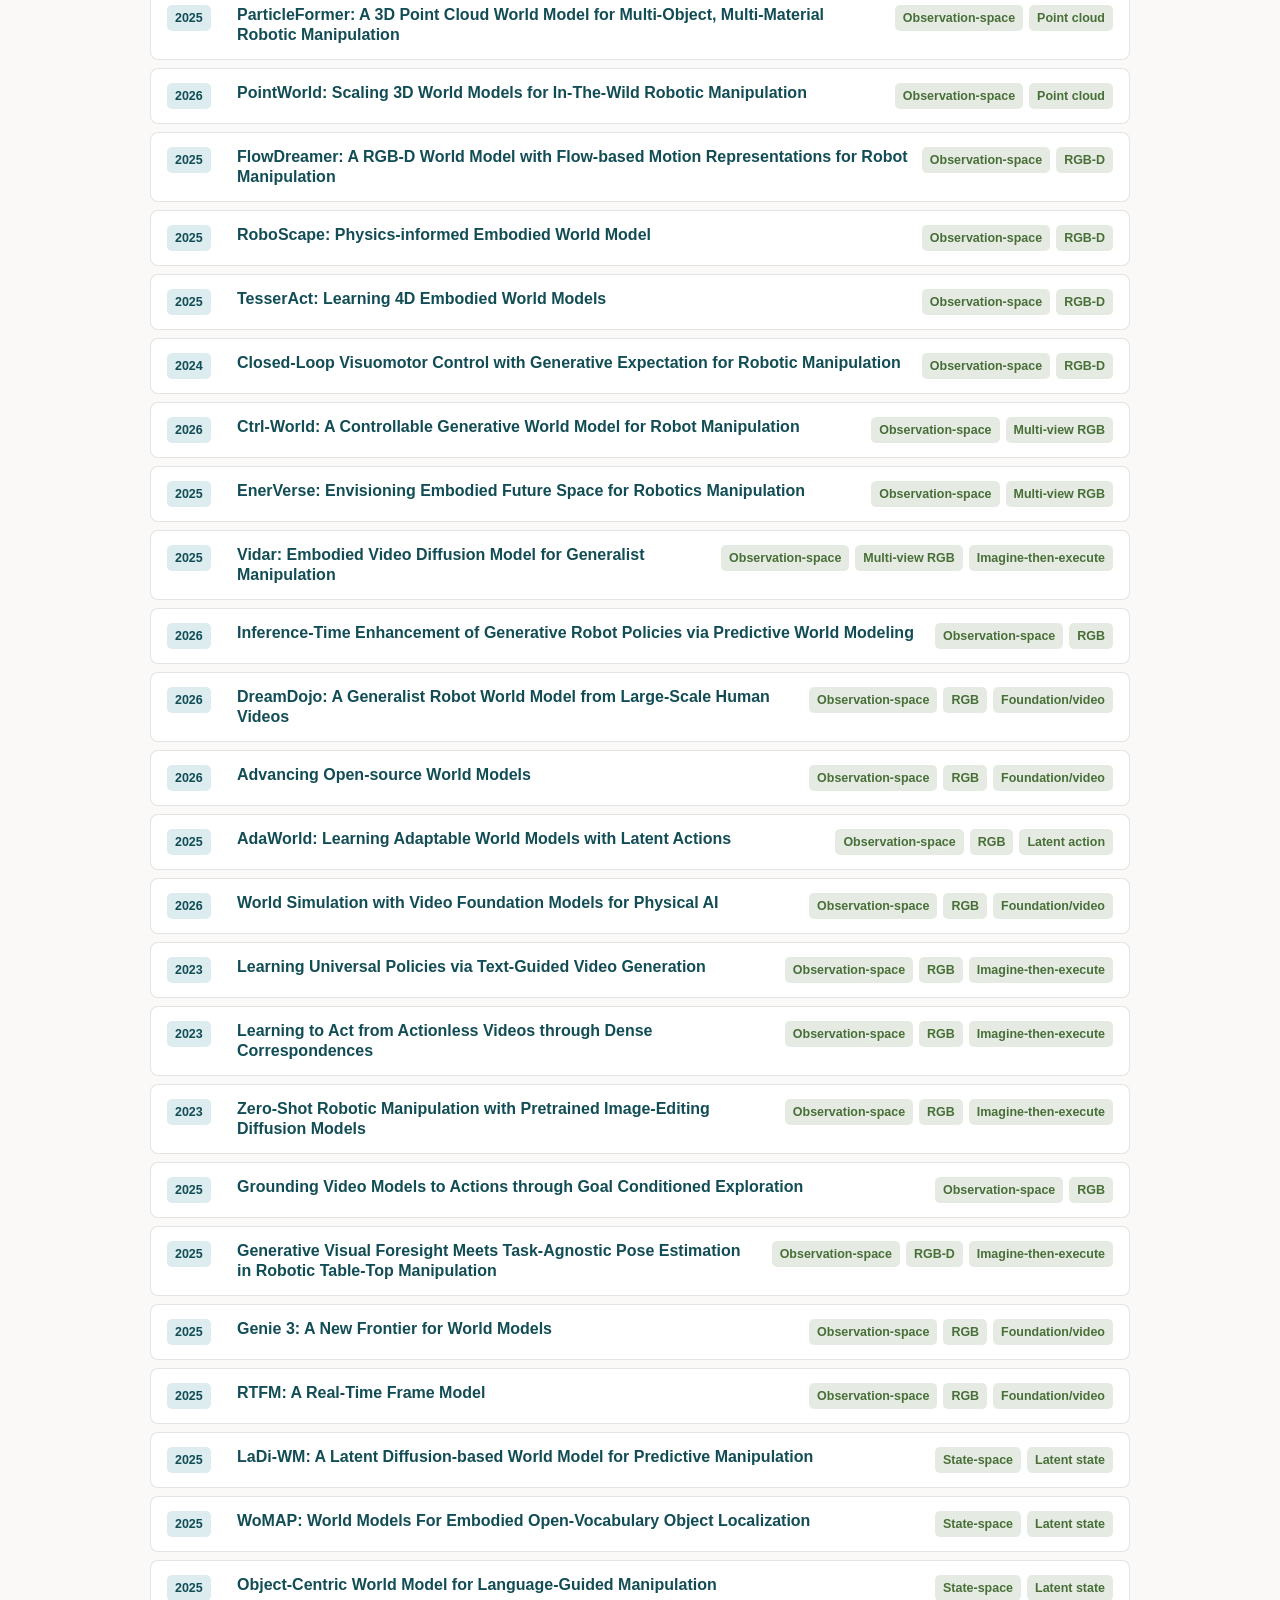
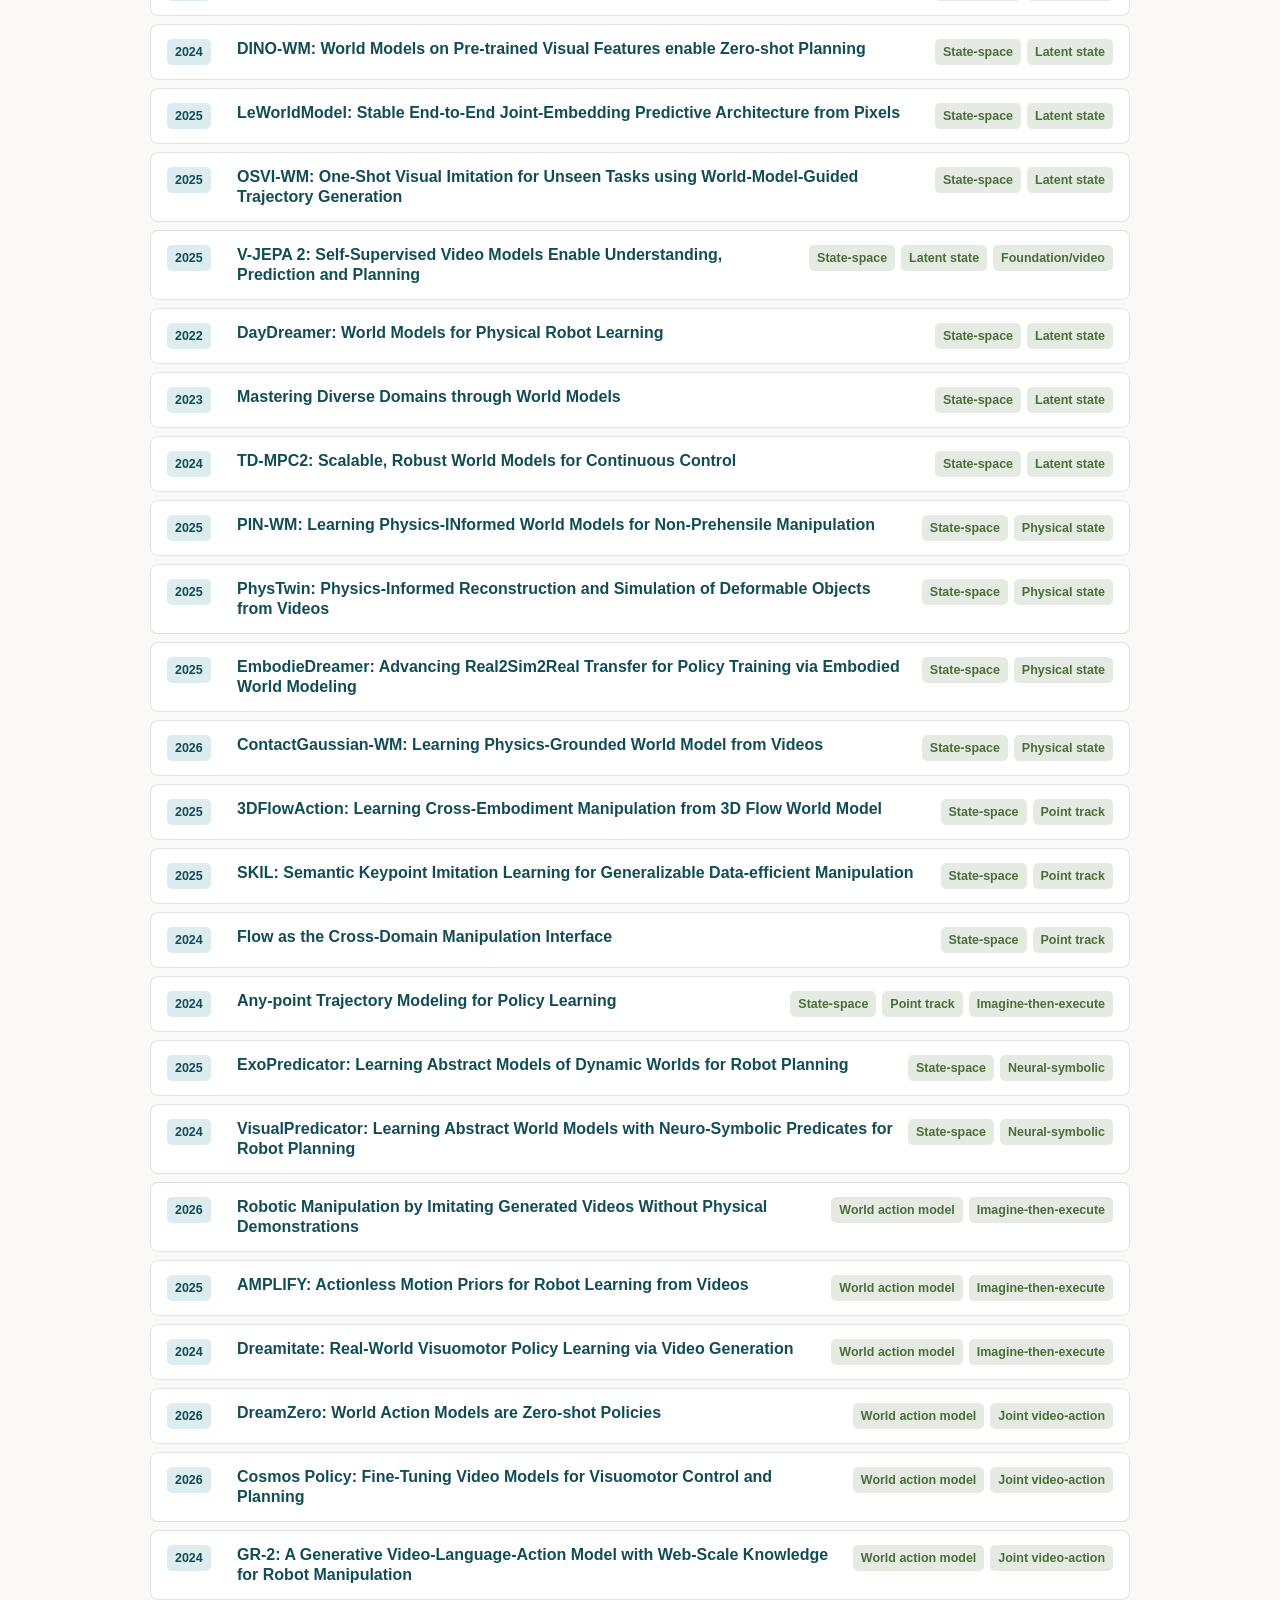
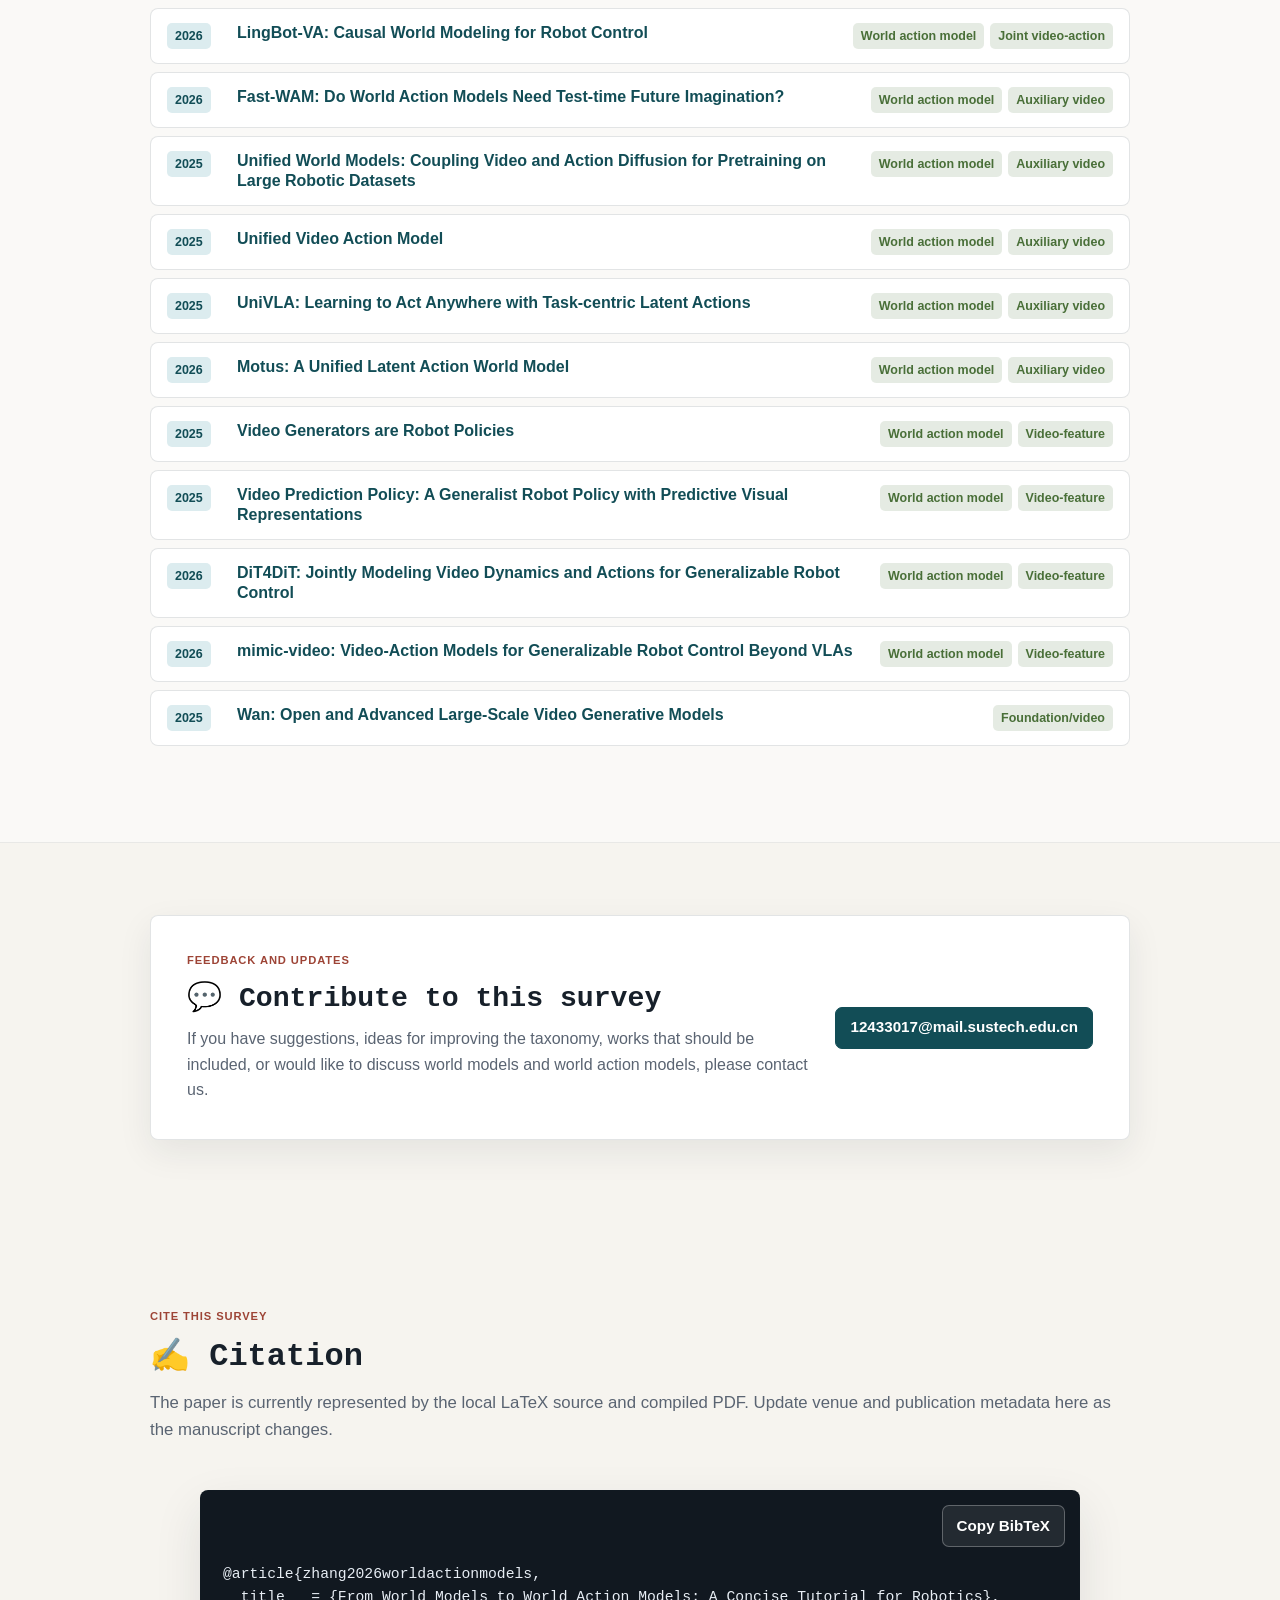
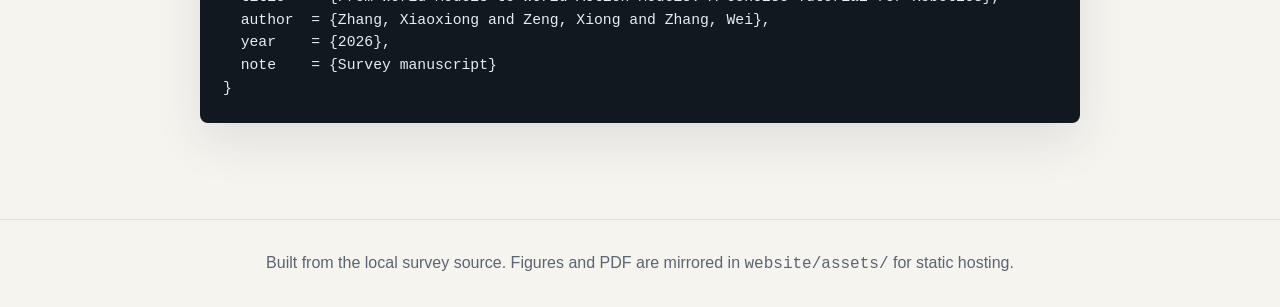
==== commit 828faad6: "add bilingual website toggle" ====
--- a/website/index.html
+++ b/website/index.html
@@ -8,7 +8,7 @@
       name="description"
       content="A concise tutorial on world models and world action models for embodied AI and robotics."
     >
-    <link rel="stylesheet" href="styles.css?v=20260706-3">
+    <link rel="stylesheet" href="styles.css?v=20260706-4">
   </head>
   <body>
     <header class="site-header">
@@ -24,6 +24,7 @@
         <a href="#resources">Resources</a>
         <a href="#citation">Citation</a>
       </nav>
+      <button class="language-toggle" type="button" id="language-toggle" aria-pressed="false">中文</button>
     </header>
 
     <main id="top">
@@ -238,7 +239,7 @@
                   alt="Design space of observation-space world models."
                 >
               </a>
-              <figcaption>Observation-space models organize future prediction by observation type and action abstraction.</figcaption>
+              <figcaption>Figure 7. Observation-space models organize future prediction by observation type and action abstraction.</figcaption>
             </figure>
           </article>
 
@@ -262,7 +263,7 @@
                   alt="Design space of state-space world models."
                 >
               </a>
-              <figcaption>State-space models trade raw visual fidelity for compactness, structure, and physical meaning.</figcaption>
+              <figcaption>Figure 8. State-space models trade raw visual fidelity for compactness, structure, and physical meaning.</figcaption>
             </figure>
           </article>
         </div>
@@ -287,7 +288,7 @@
             >
           </a>
           <figcaption>
-            Four ways to couple visual future prediction with action generation.
+            Figure 9. Four ways to couple visual future prediction with action generation.
           </figcaption>
         </figure>
 
--- a/website/styles.css
+++ b/website/styles.css
@@ -137,6 +137,24 @@
   color: var(--accent-strong);
 }
 
+.language-toggle {
+  flex: 0 0 auto;
+  min-height: 34px;
+  padding: 6px 12px;
+  border: 1px solid rgba(18, 77, 86, 0.26);
+  border-radius: 999px;
+  background: var(--surface);
+  color: var(--accent-strong);
+  font: inherit;
+  font-size: 0.86rem;
+  font-weight: 750;
+  cursor: pointer;
+}
+
+.language-toggle:hover {
+  background: var(--accent-soft);
+}
+
 .section-band {
   width: 100%;
   padding: clamp(56px, 8vw, 96px) clamp(18px, 4vw, 56px);
@@ -874,6 +892,10 @@
     justify-content: flex-start;
   }
 
+  .language-toggle {
+    min-height: 32px;
+  }
+
   .site-nav a {
     min-height: 32px;
     padding-inline: 8px;
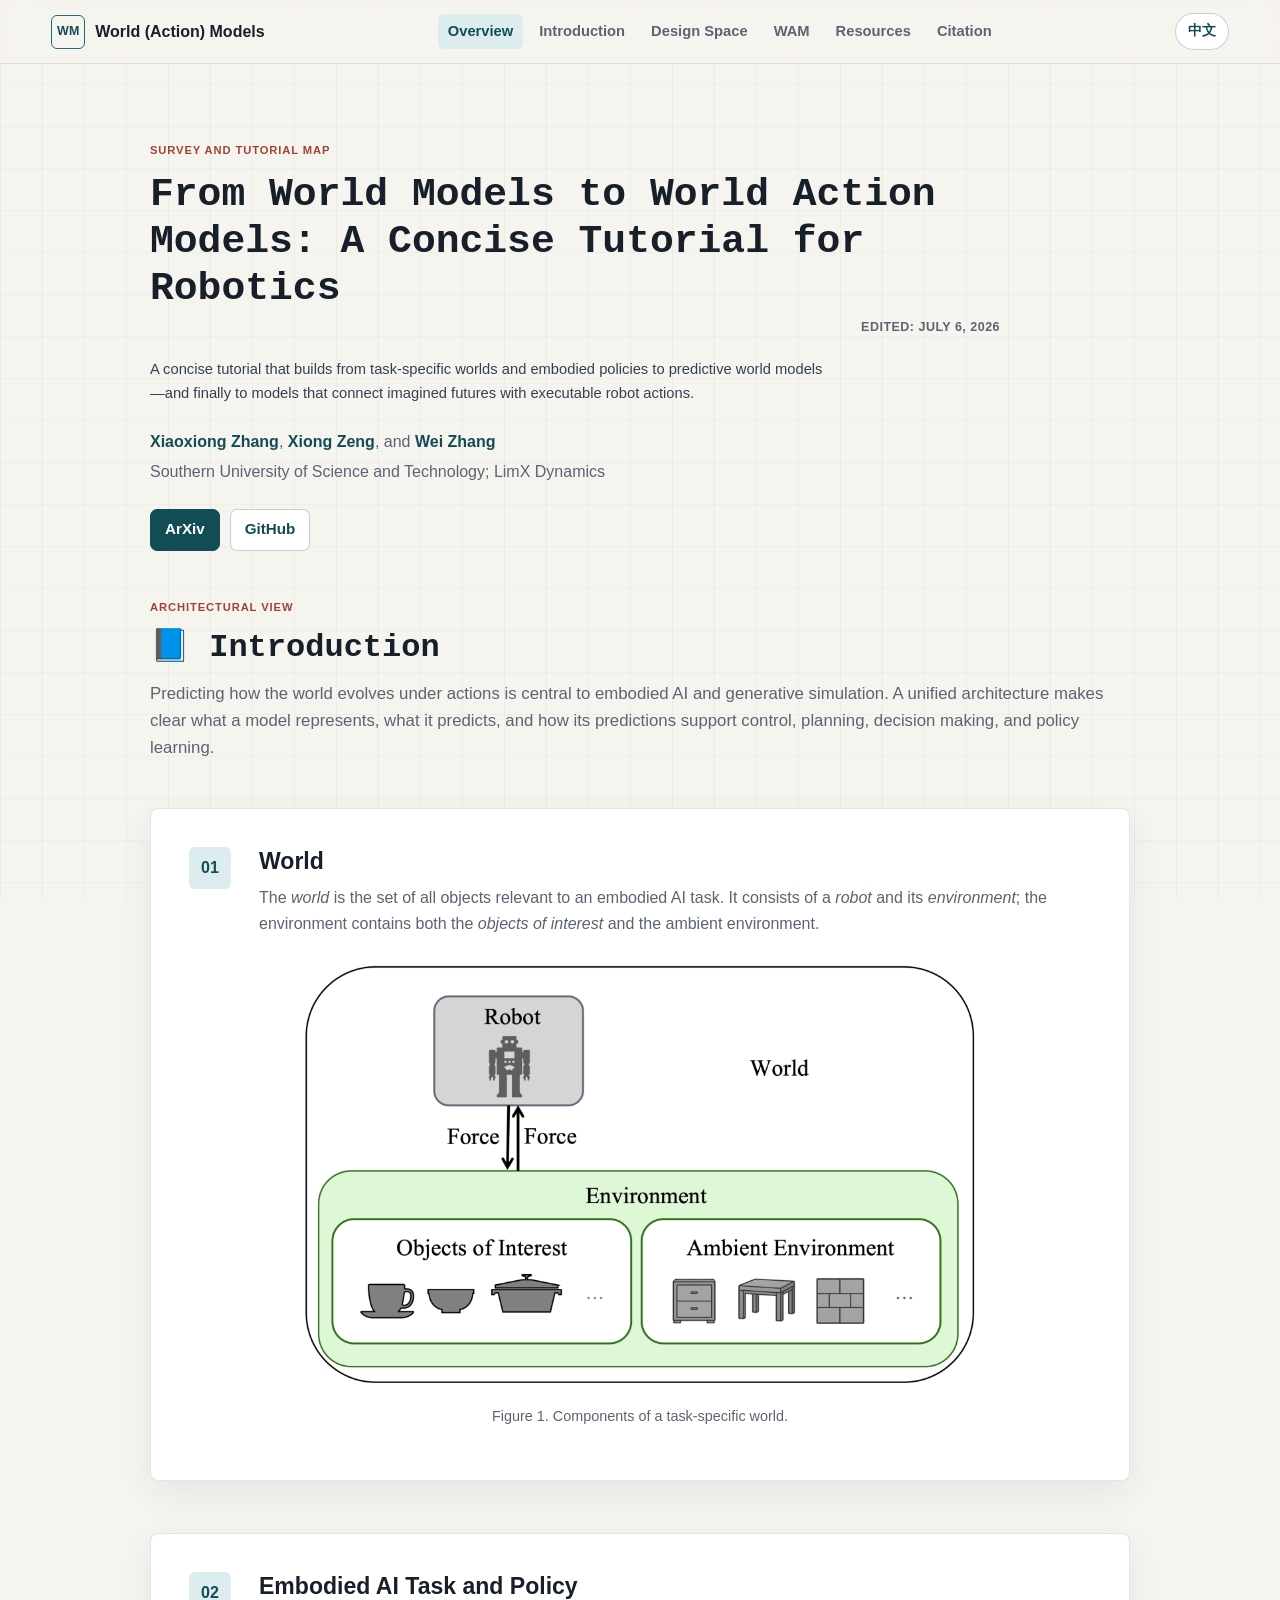
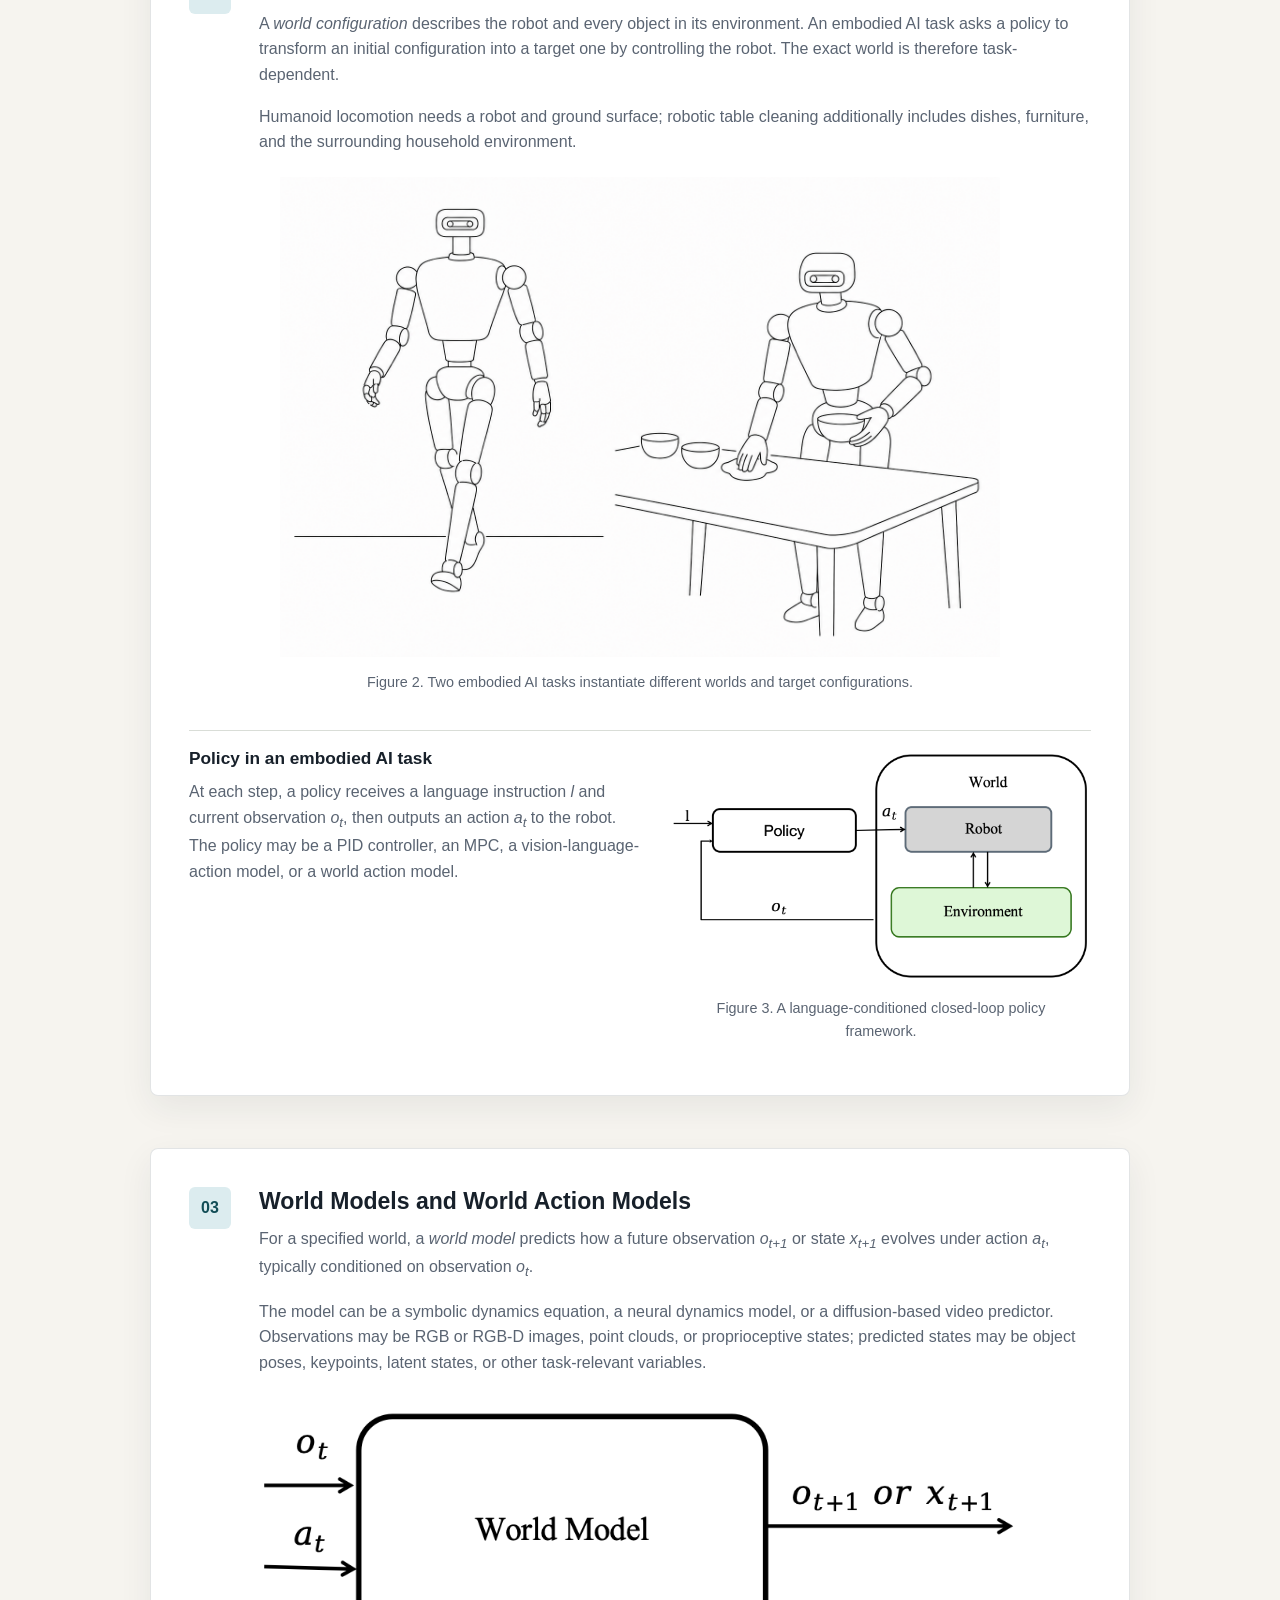
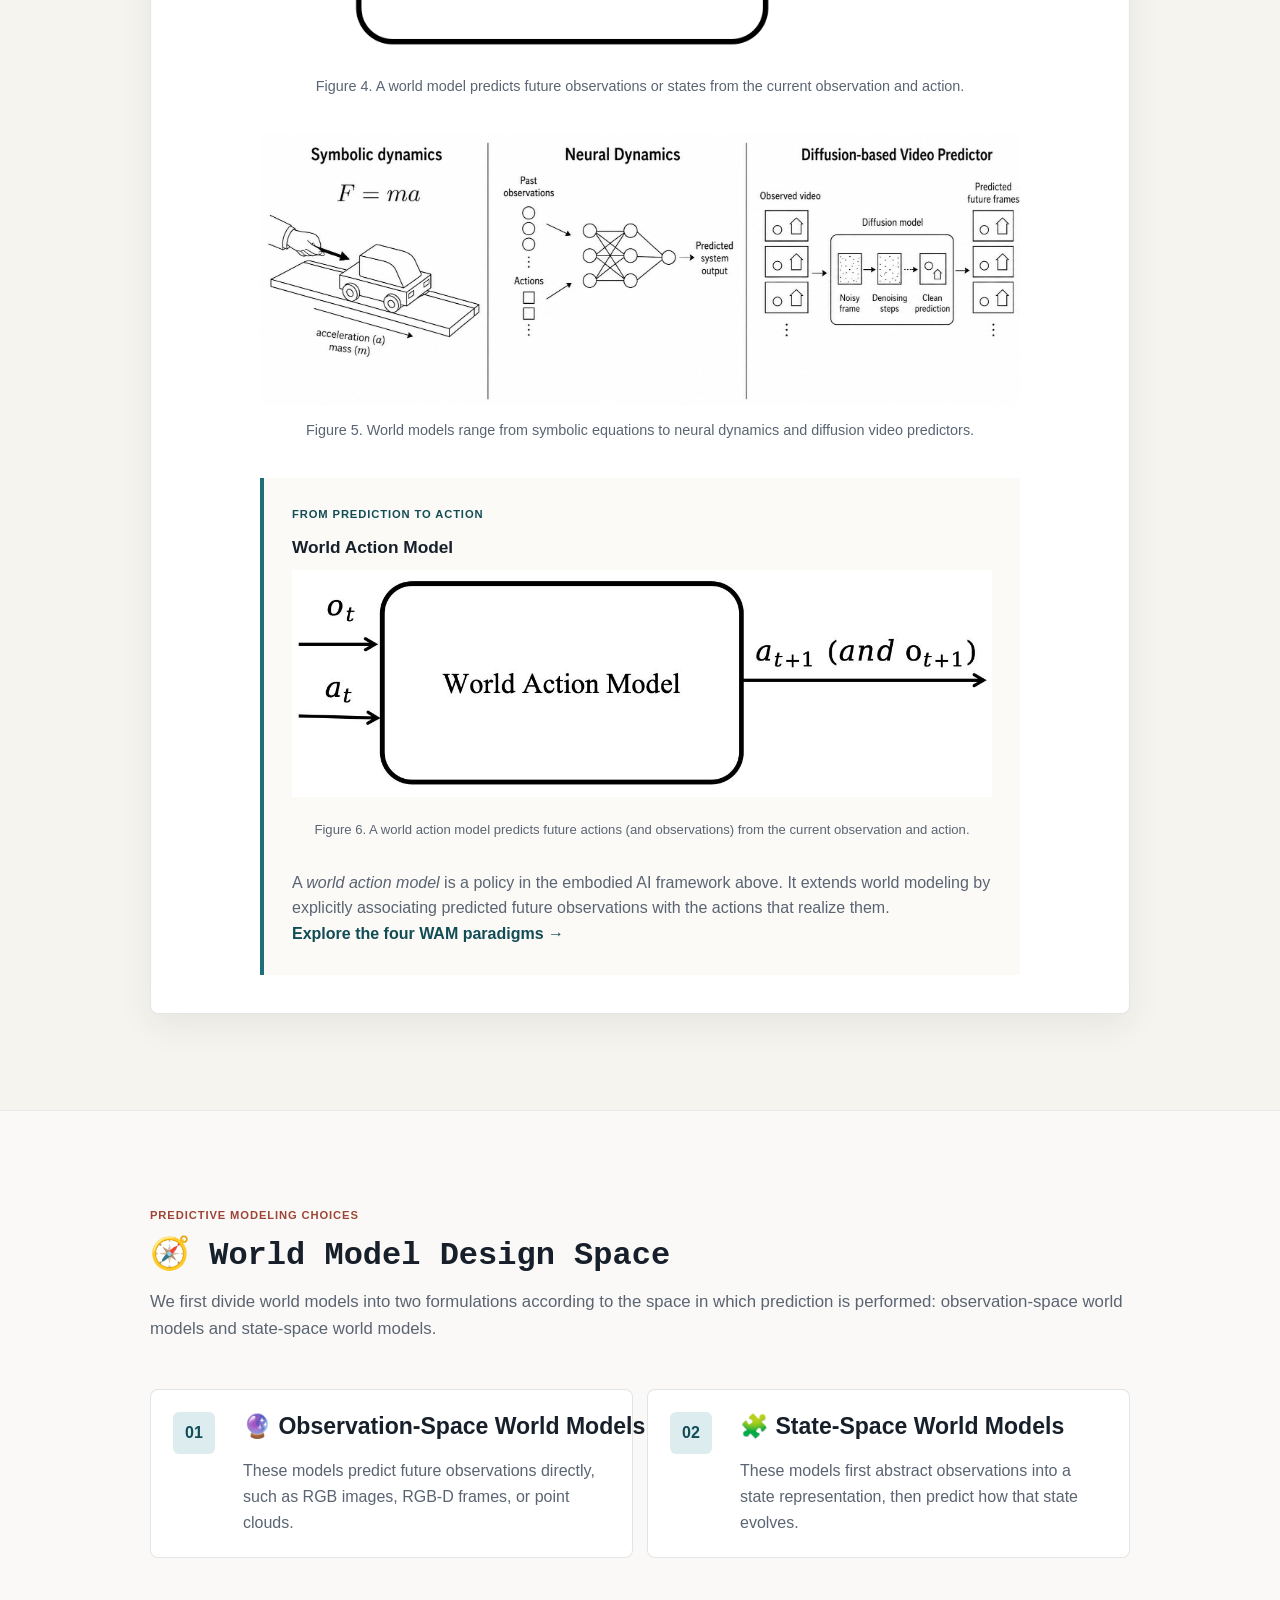
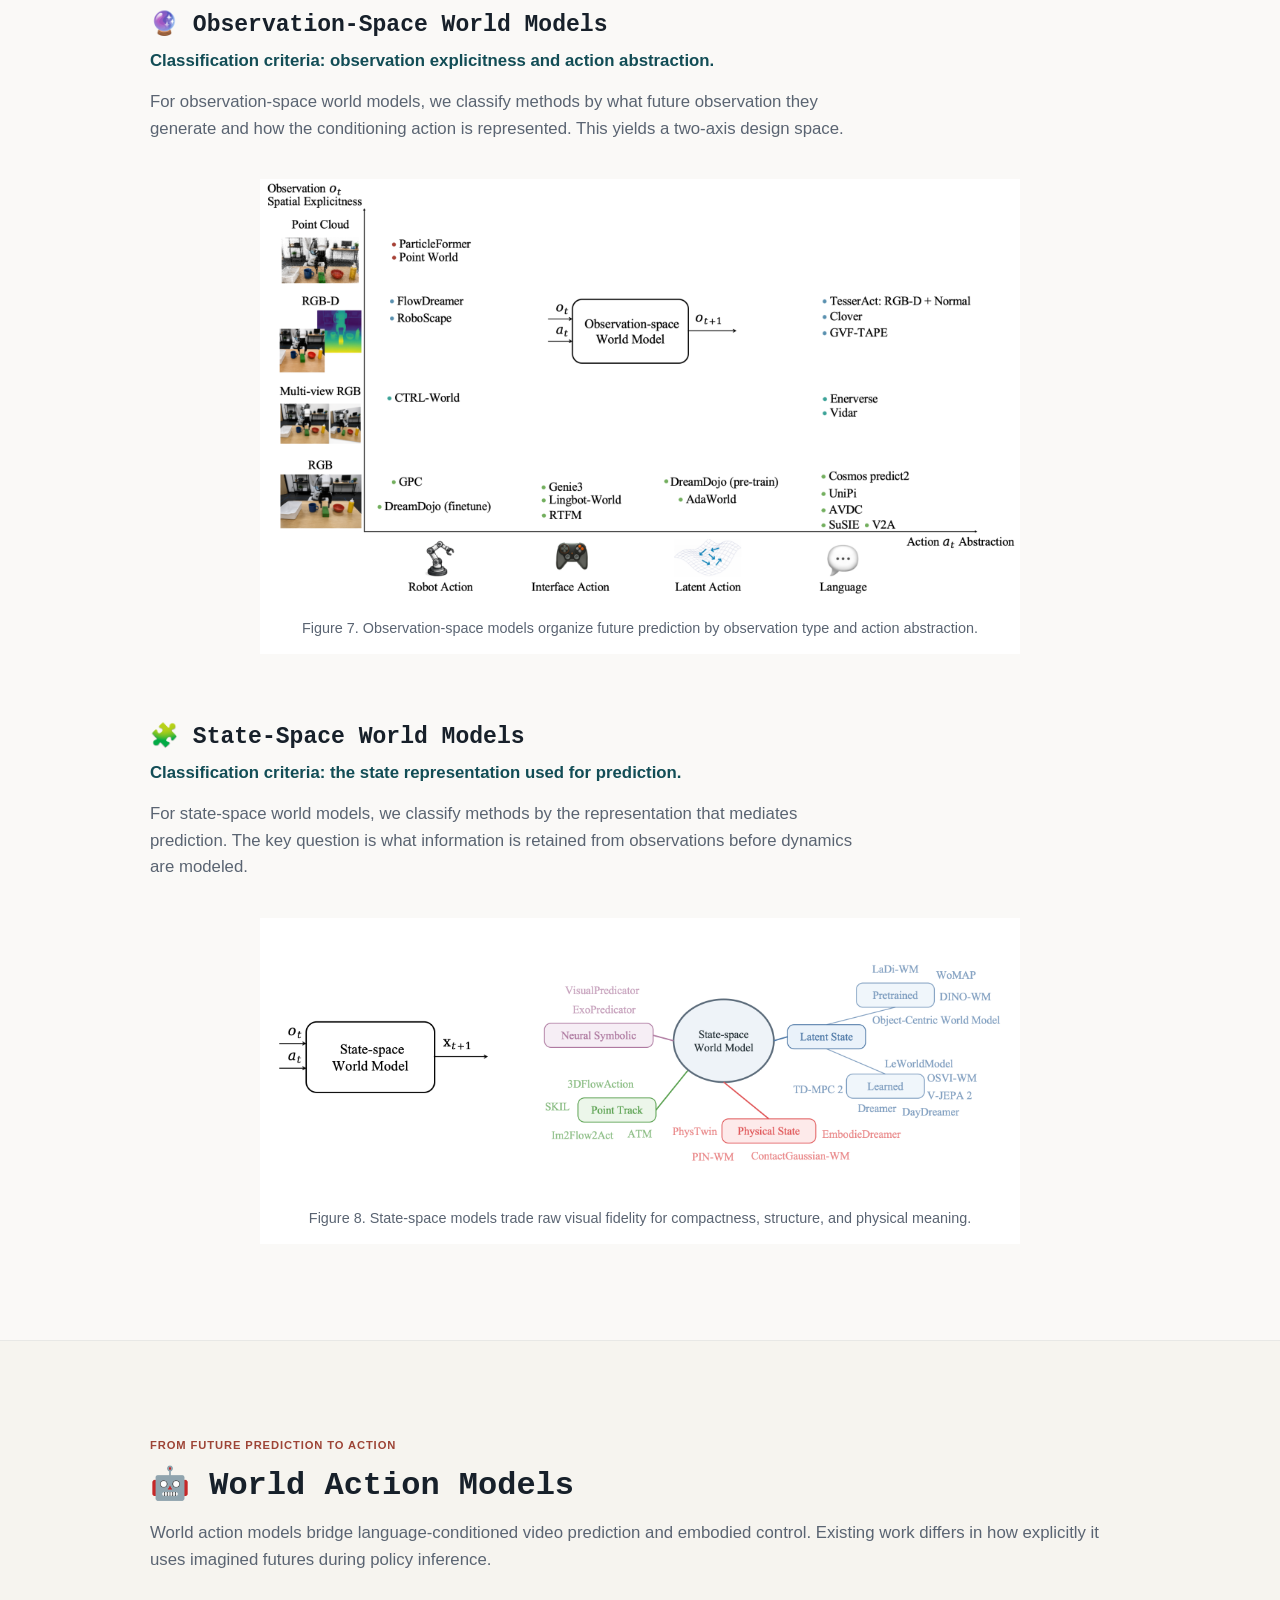
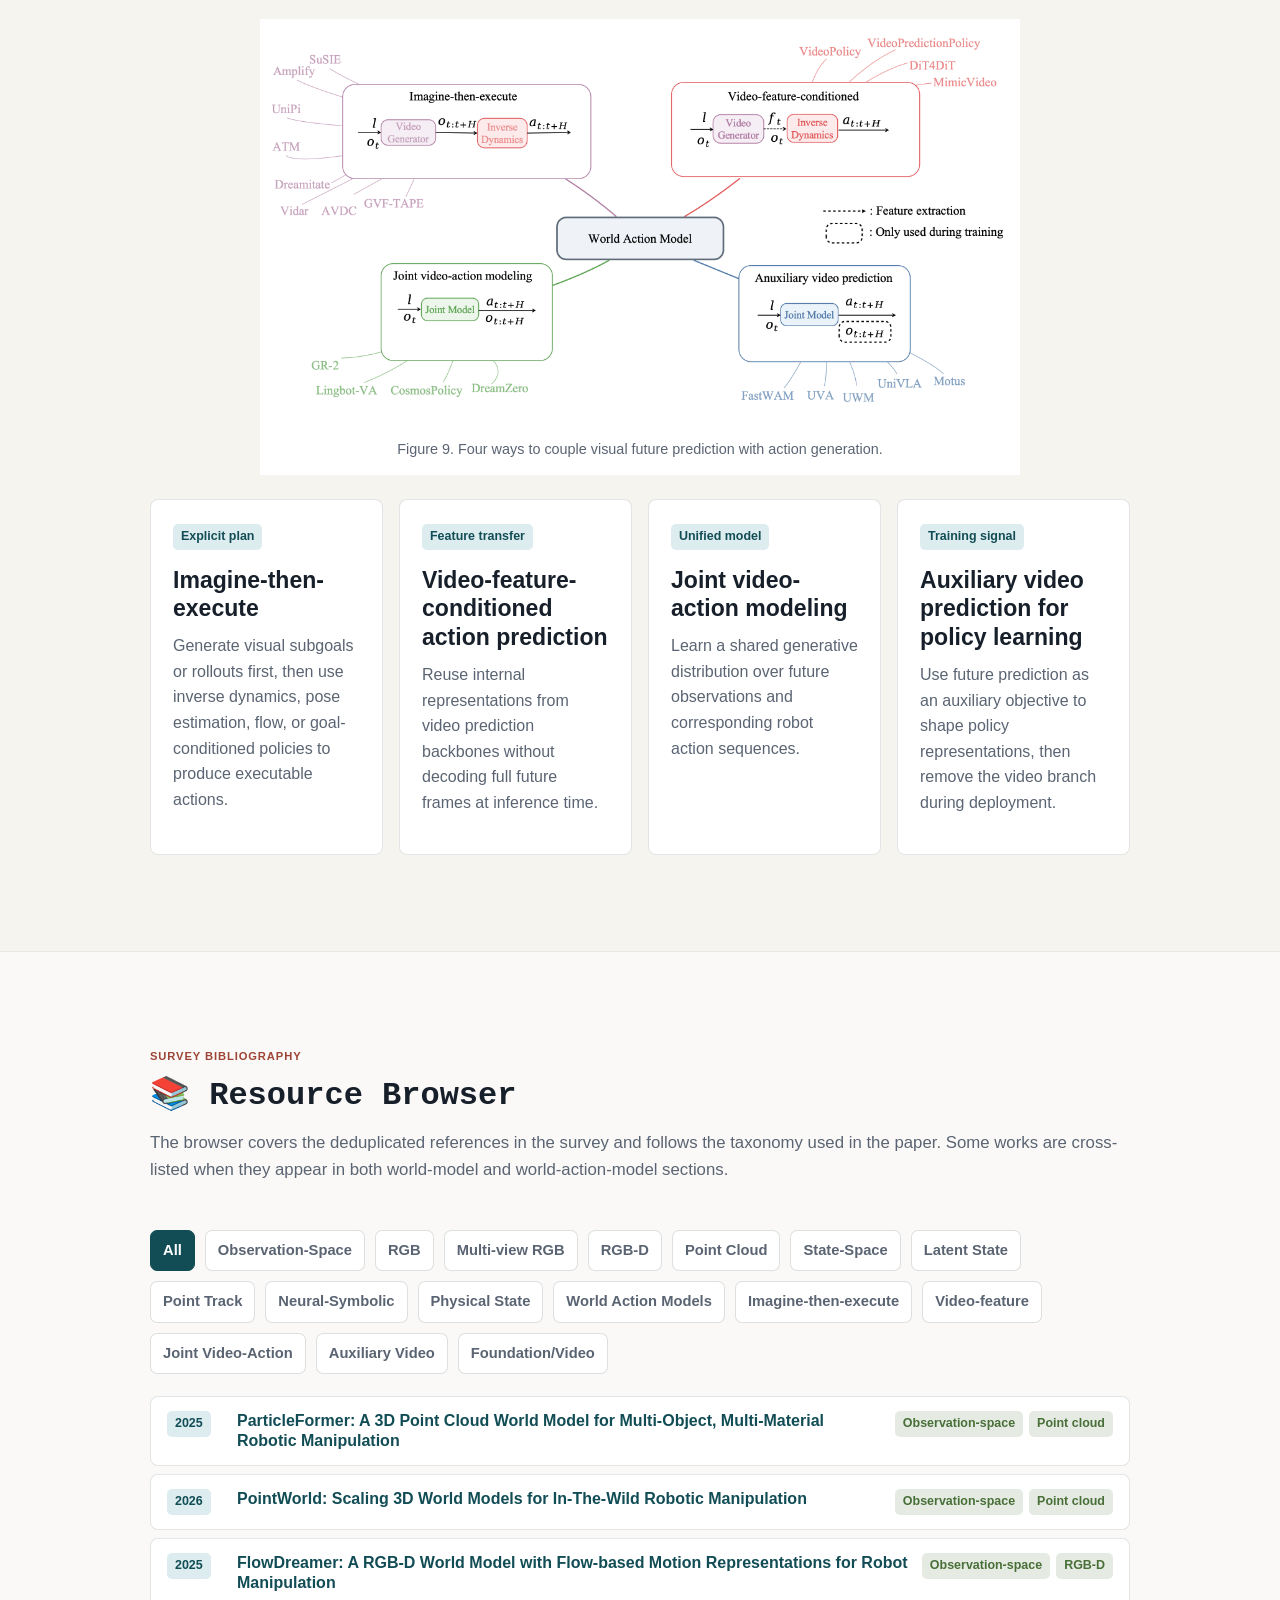
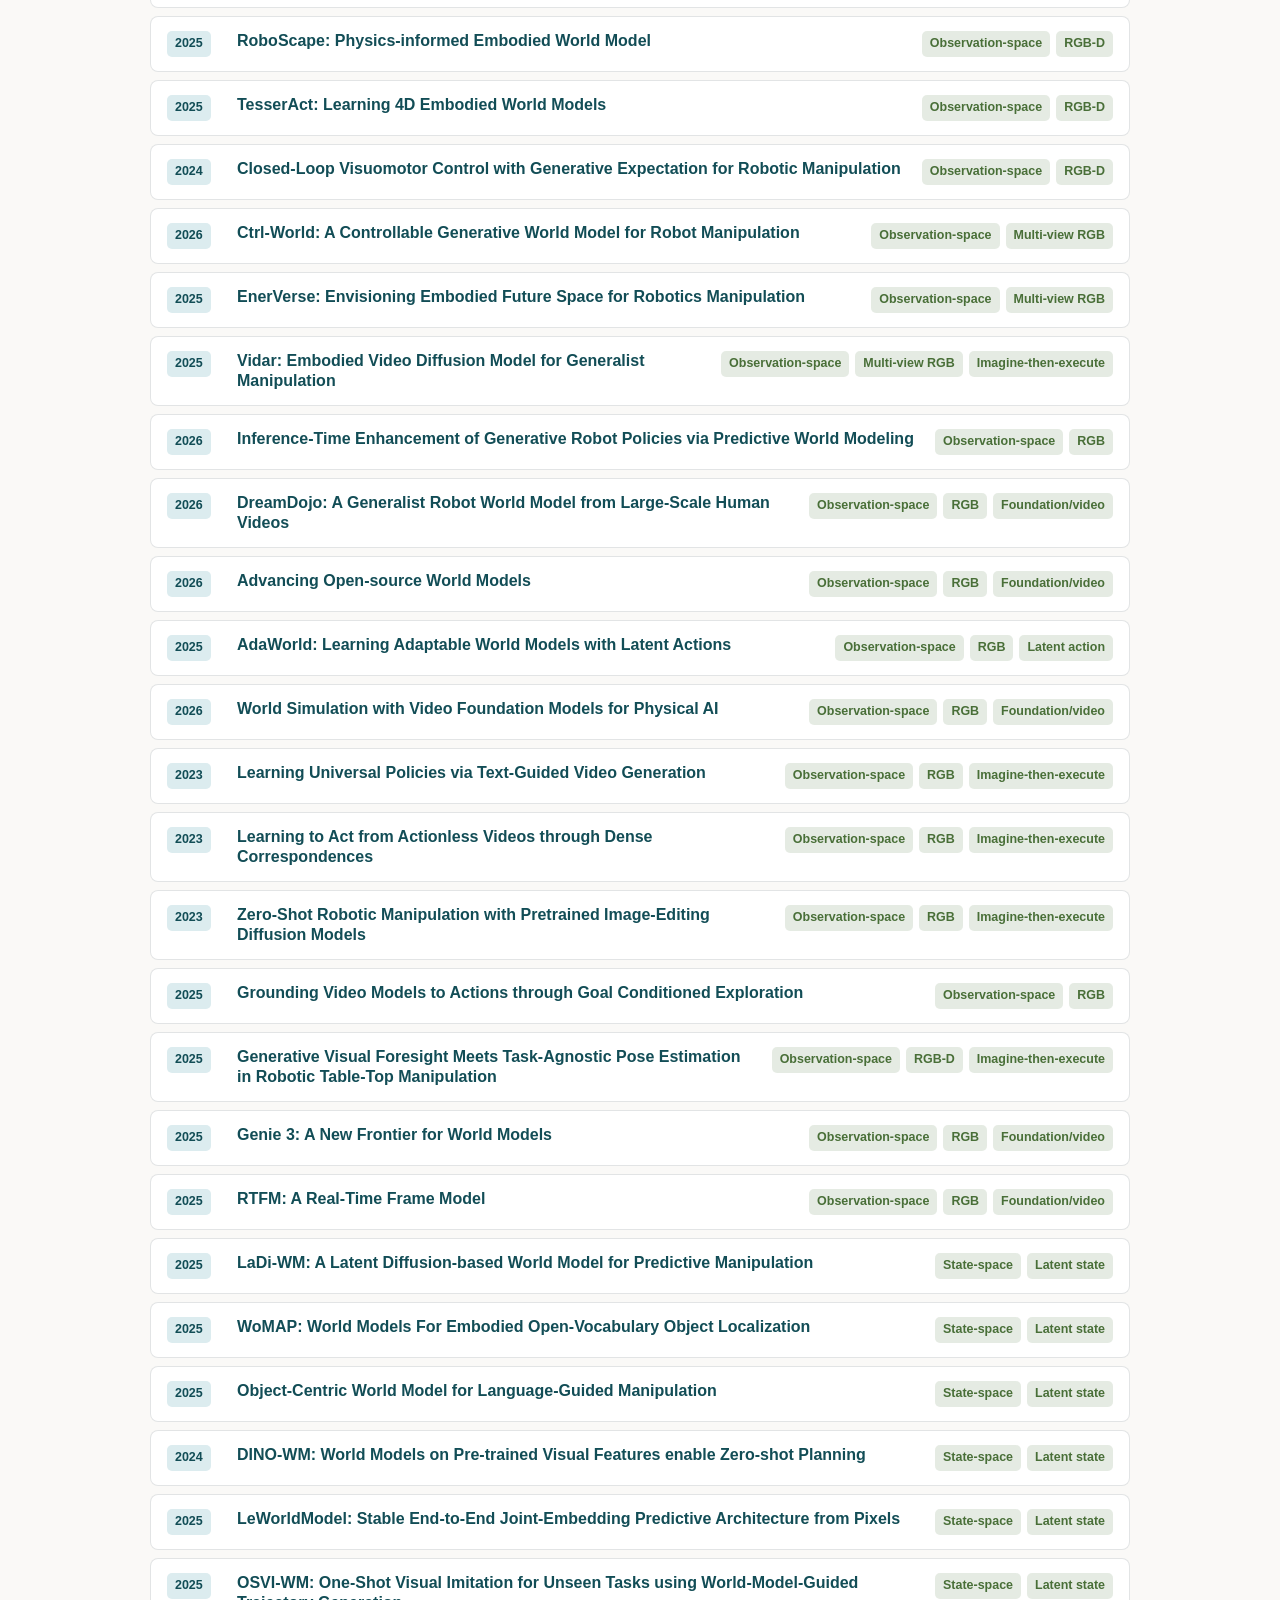
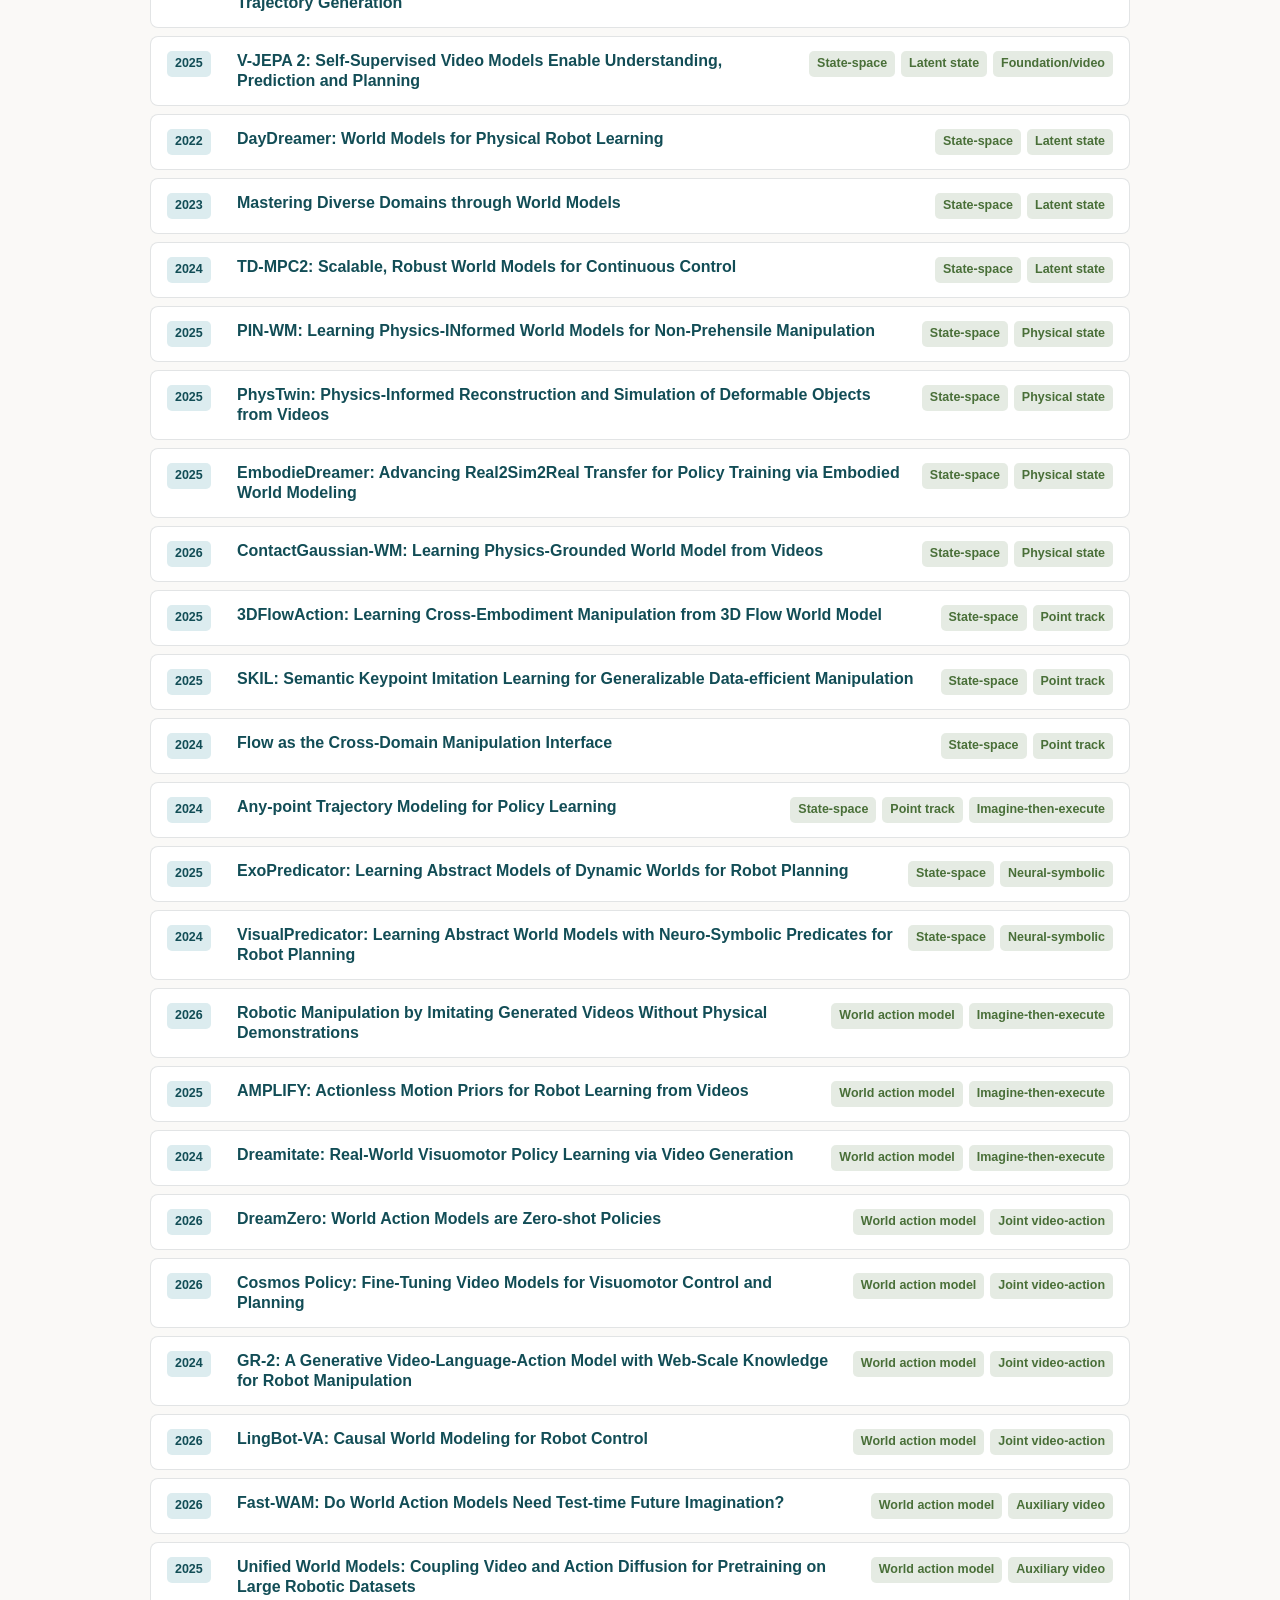
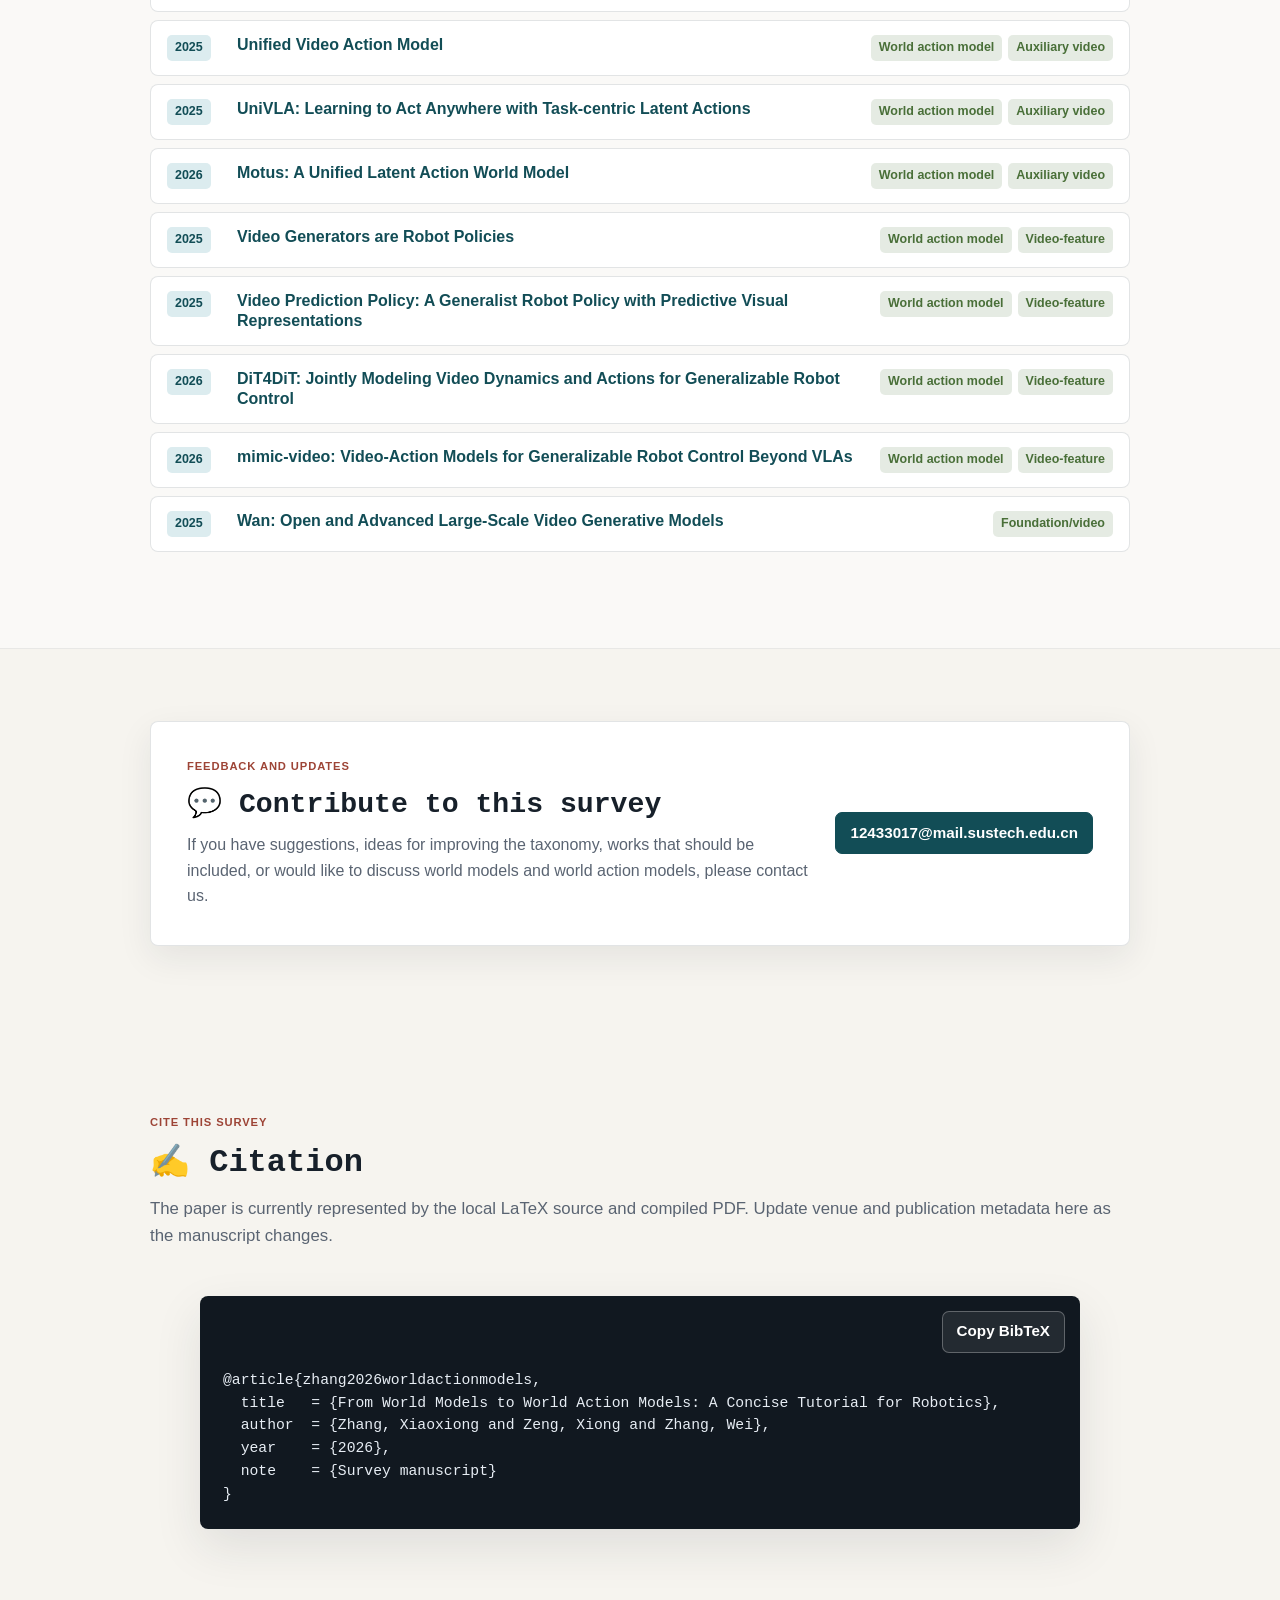
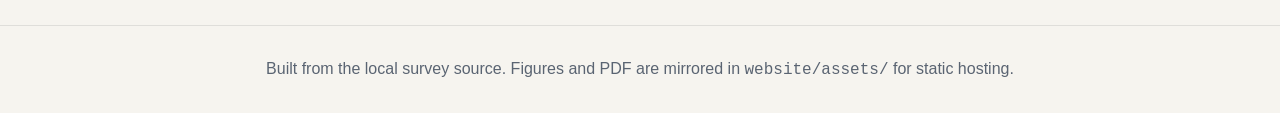
==== commit c641e48f: "update website figures" ====
--- a/website/index.html
+++ b/website/index.html
@@ -83,8 +83,8 @@
               </div>
             </div>
             <figure class="introduction-figure compact">
-              <a href="assets/world.pdf" aria-label="Open the components of a world figure as a PDF">
-                <img src="assets/world.png" alt="A world consists of a robot and an environment containing objects of interest and the ambient environment.">
+              <a href="assets/world.pdf?v=20260713" aria-label="Open the components of a world figure as a PDF">
+                <img src="assets/world.png?v=20260713" alt="A world consists of a robot and an environment containing objects of interest and the ambient environment.">
               </a>
               <figcaption>Figure 1. Components of a task-specific world.</figcaption>
             </figure>
@@ -110,8 +110,8 @@
               </div>
             </div>
             <figure class="introduction-figure">
-              <a href="assets/two_tasks.pdf" aria-label="Open embodied AI task examples as a PDF">
-                <img src="assets/two_tasks.png" alt="Humanoid locomotion and robotic table-cleaning as two examples of task-specific worlds.">
+              <a href="assets/two_tasks.pdf?v=20260713" aria-label="Open embodied AI task examples as a PDF">
+                <img src="assets/two_tasks.png?v=20260713" alt="Humanoid locomotion and robotic table-cleaning as two examples of task-specific worlds.">
               </a>
               <figcaption>Figure 2. Two embodied AI tasks instantiate different worlds and target configurations.</figcaption>
             </figure>
@@ -127,8 +127,8 @@
                 </p>
               </div>
               <figure class="introduction-figure">
-                <a href="assets/policy_all.pdf" aria-label="Open the closed-loop policy framework as a PDF">
-                  <img src="assets/policy_all.png" alt="A language instruction and current world observation feed a policy that sends an action to the robot in a closed loop.">
+                <a href="assets/policy_all.pdf?v=20260713" aria-label="Open the closed-loop policy framework as a PDF">
+                  <img src="assets/policy_all.png?v=20260713" alt="A language instruction and current world observation feed a policy that sends an action to the robot in a closed loop.">
                 </a>
                 <figcaption>Figure 3. A language-conditioned closed-loop policy framework.</figcaption>
               </figure>
@@ -157,14 +157,14 @@
               </div>
             </div>
             <figure class="introduction-figure wide">
-              <a href="assets/world_model.pdf" aria-label="Open the world model architecture figure as a PDF">
-                <img src="assets/world_model.png" alt="A world model predicts future observations or states from observation history and an action.">
+              <a href="assets/world_model.pdf?v=20260713" aria-label="Open the world model architecture figure as a PDF">
+                <img src="assets/world_model.png?v=20260713" alt="A world model predicts future observations or states from observation history and an action.">
               </a>
               <figcaption>Figure 4. A world model predicts future observations or states from the current observation and action.</figcaption>
             </figure>
             <figure class="introduction-figure wide">
-              <a href="assets/world_model_examples.pdf" aria-label="Open examples of world models as a PDF">
-                <img src="assets/world_model_examples.png" alt="Examples spanning symbolic, neural, and diffusion-based world models.">
+              <a href="assets/world_model_examples.pdf?v=20260713" aria-label="Open examples of world models as a PDF">
+                <img src="assets/world_model_examples.png?v=20260713" alt="Examples spanning symbolic, neural, and diffusion-based world models.">
               </a>
               <figcaption>Figure 5. World models range from symbolic equations to neural dynamics and diffusion video predictors.</figcaption>
             </figure>
@@ -172,8 +172,8 @@
               <p class="eyebrow">From prediction to action</p>
               <h4>World Action Model</h4>
               <figure class="wam-callout-figure">
-                <a href="assets/world_action_model.pdf" aria-label="Open the world action model architecture figure as a PDF">
-                  <img src="assets/world_action_model.png" alt="A world action model predicts future actions and optionally future observations from the current observation and current action.">
+                <a href="assets/world_action_model.pdf?v=20260713" aria-label="Open the world action model architecture figure as a PDF">
+                  <img src="assets/world_action_model.png?v=20260713" alt="A world action model predicts future actions and optionally future observations from the current observation and current action.">
                 </a>
                 <figcaption>Figure 6. A world action model predicts future actions (and observations) from the current observation and action.</figcaption>
               </figure>
@@ -233,9 +233,9 @@
               </p>
             </div>
             <figure class="figure-panel large">
-              <a href="assets/obsWM.pdf">
+              <a href="assets/obsWM.pdf?v=20260713">
                 <img
-                  src="assets/obsWM.png"
+                  src="assets/obsWM.png?v=20260713"
                   alt="Design space of observation-space world models."
                 >
               </a>
@@ -257,9 +257,9 @@
               </p>
             </div>
             <figure class="figure-panel large">
-              <a href="assets/stateWM.pdf">
+              <a href="assets/stateWM.pdf?v=20260713">
                 <img
-                  src="assets/stateWM.png"
+                  src="assets/stateWM.png?v=20260713"
                   alt="Design space of state-space world models."
                 >
               </a>
@@ -281,9 +281,9 @@
         </div>
 
         <figure class="wide-figure">
-          <a href="assets/wam.pdf">
+          <a href="assets/wam.pdf?v=20260713">
             <img
-              src="assets/wam.png"
+              src="assets/wam.png?v=20260713"
               alt="Taxonomy of world action model paradigms."
             >
           </a>
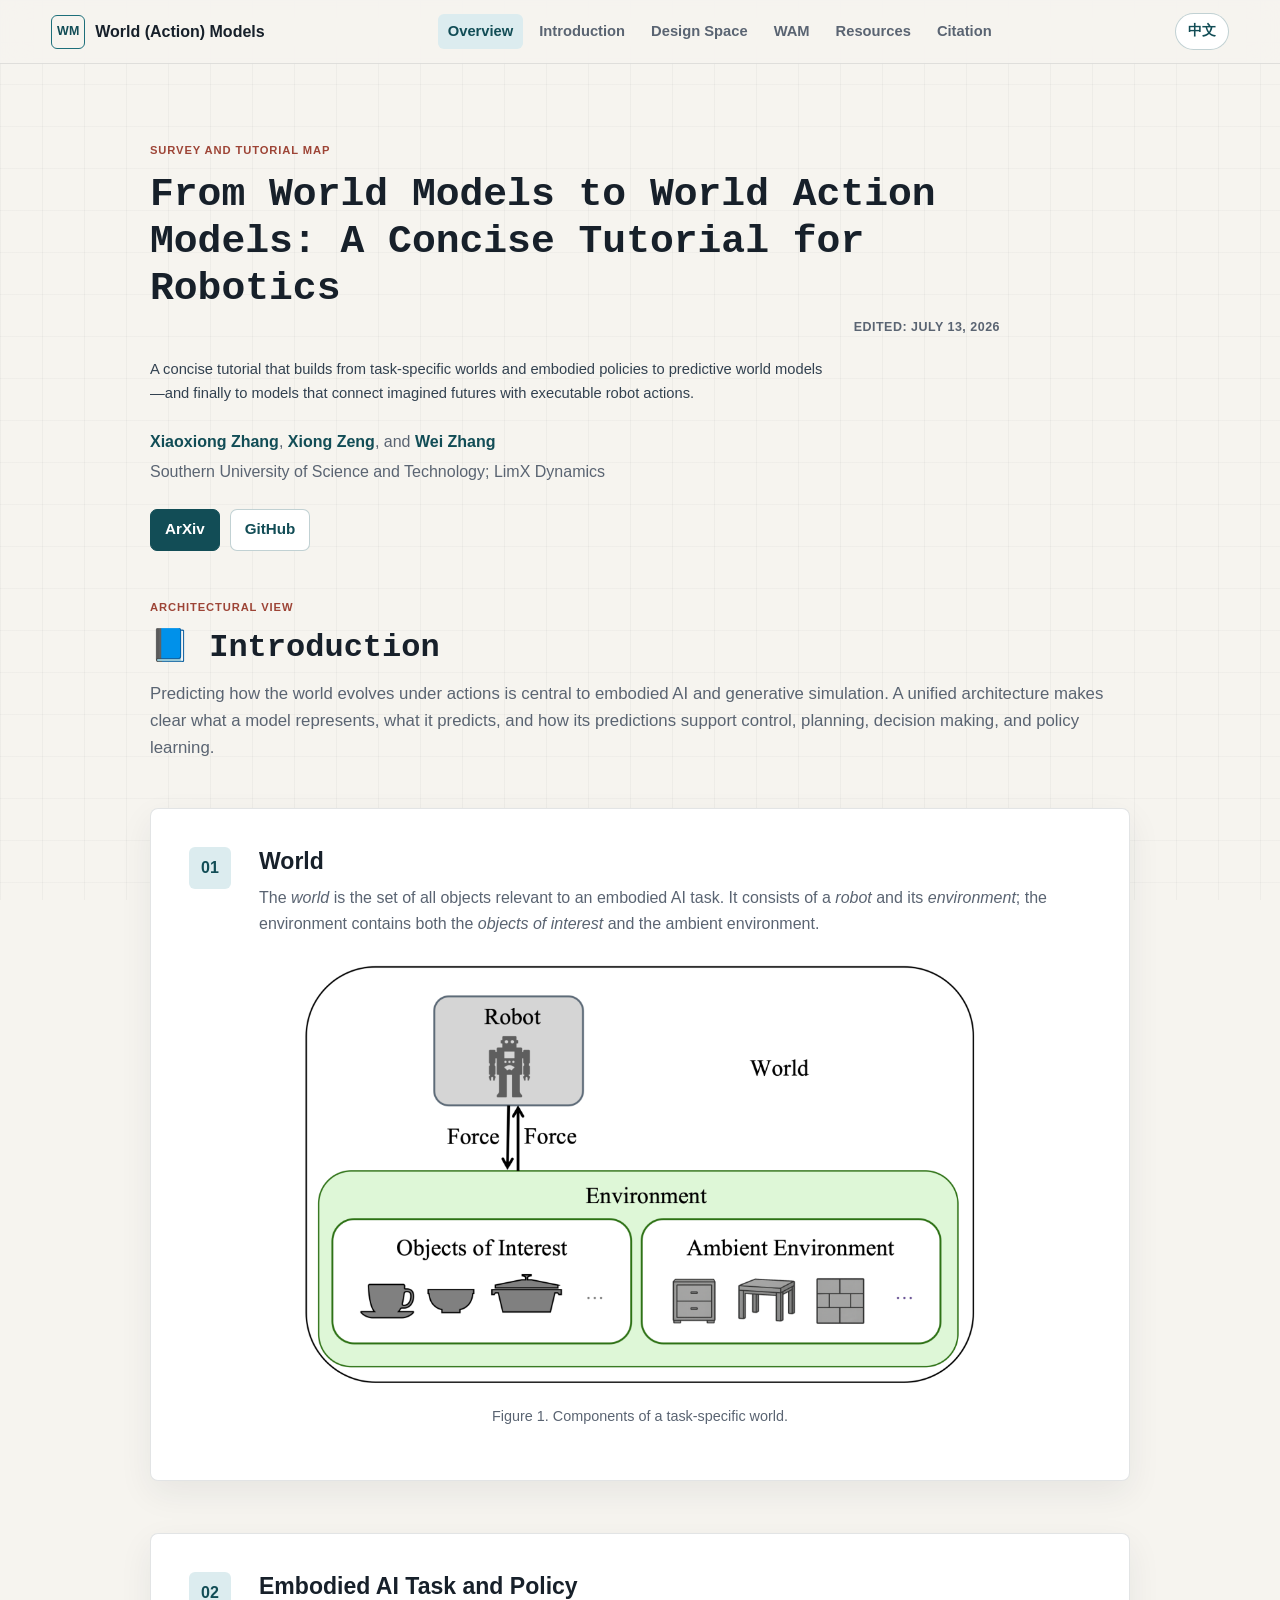
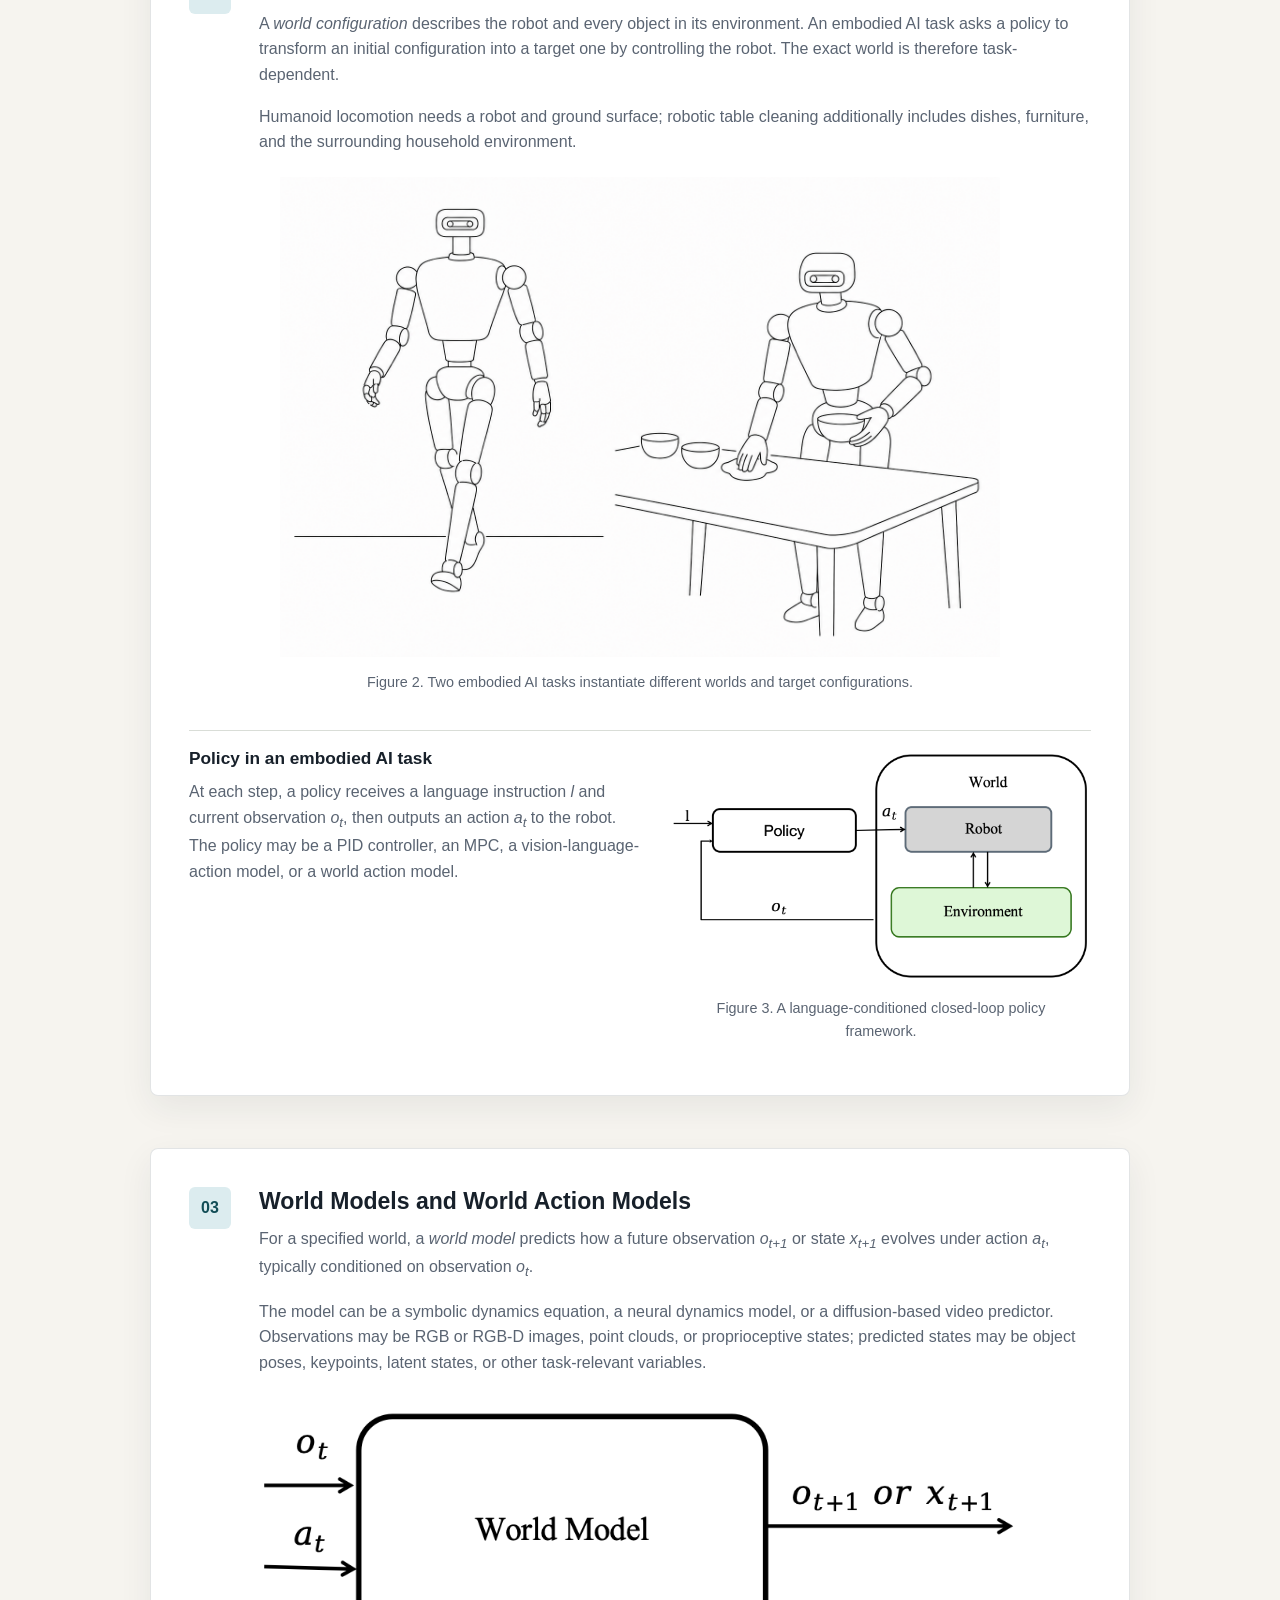
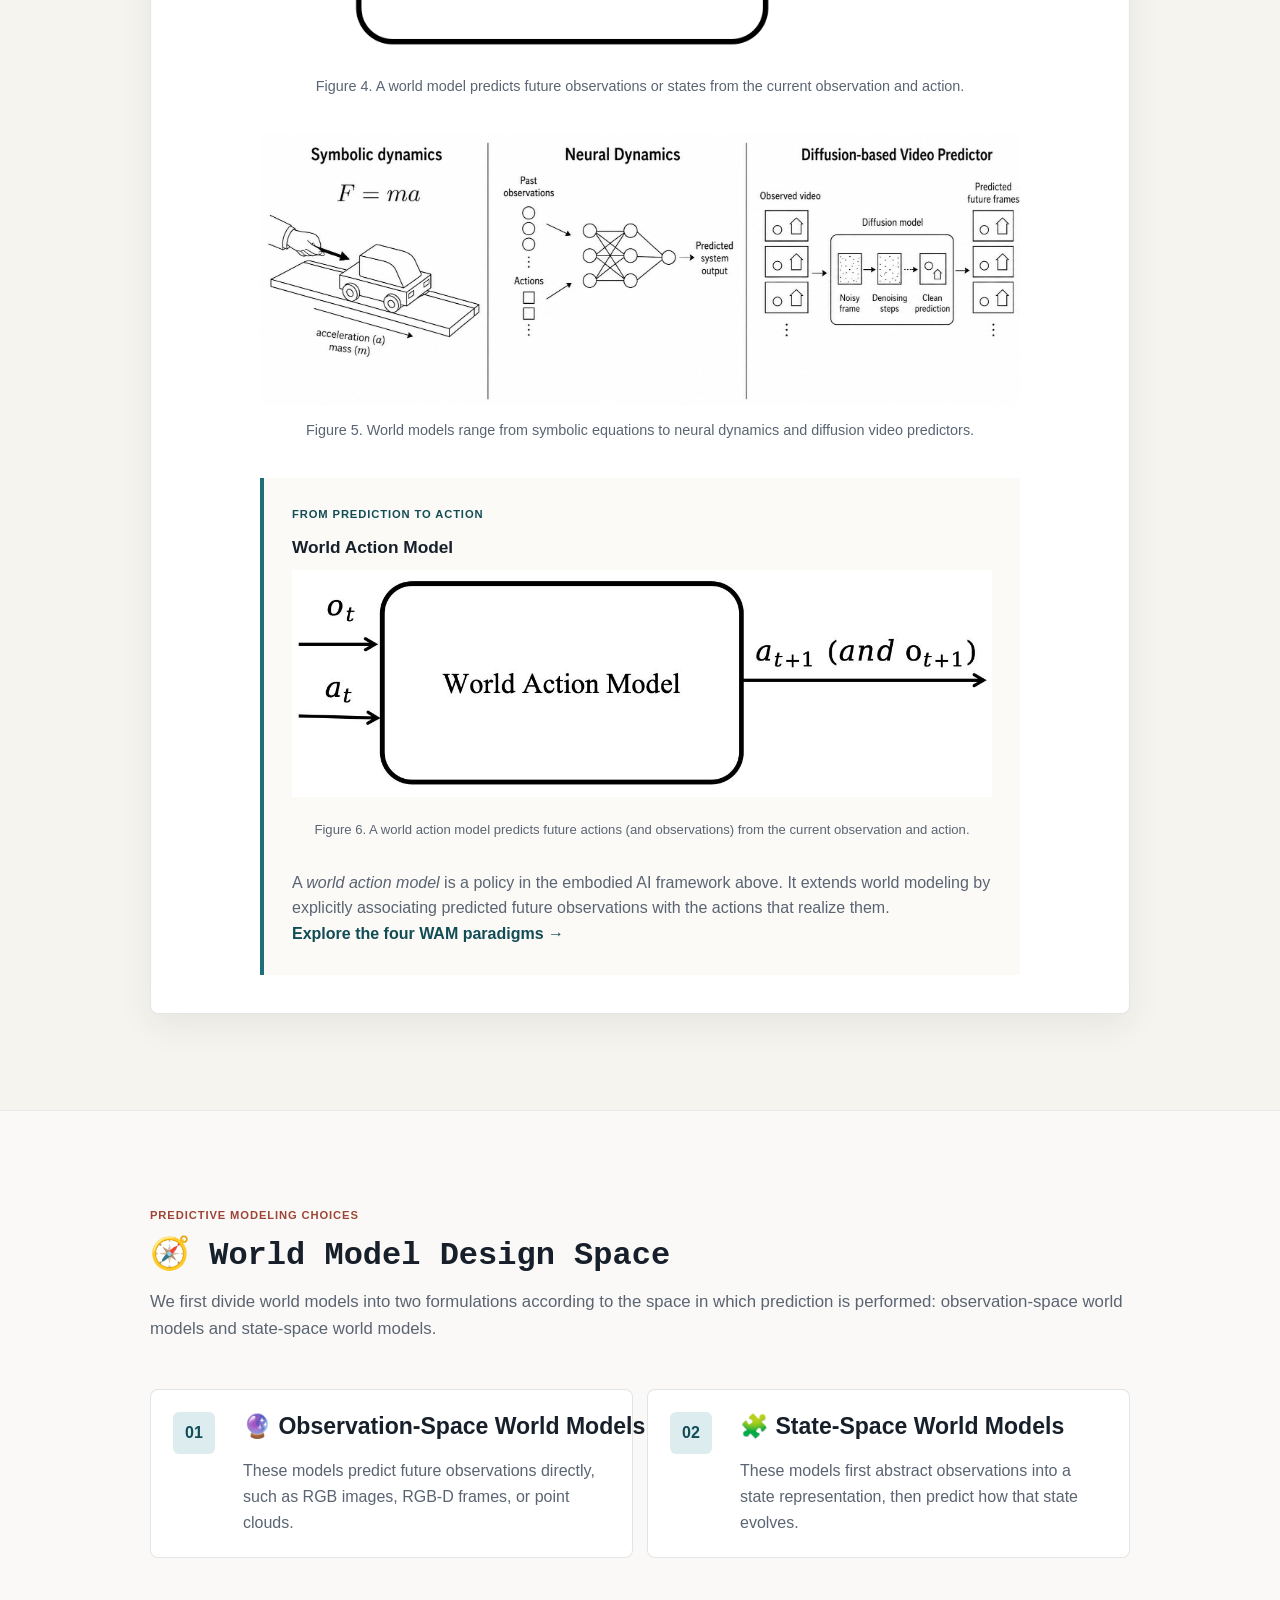
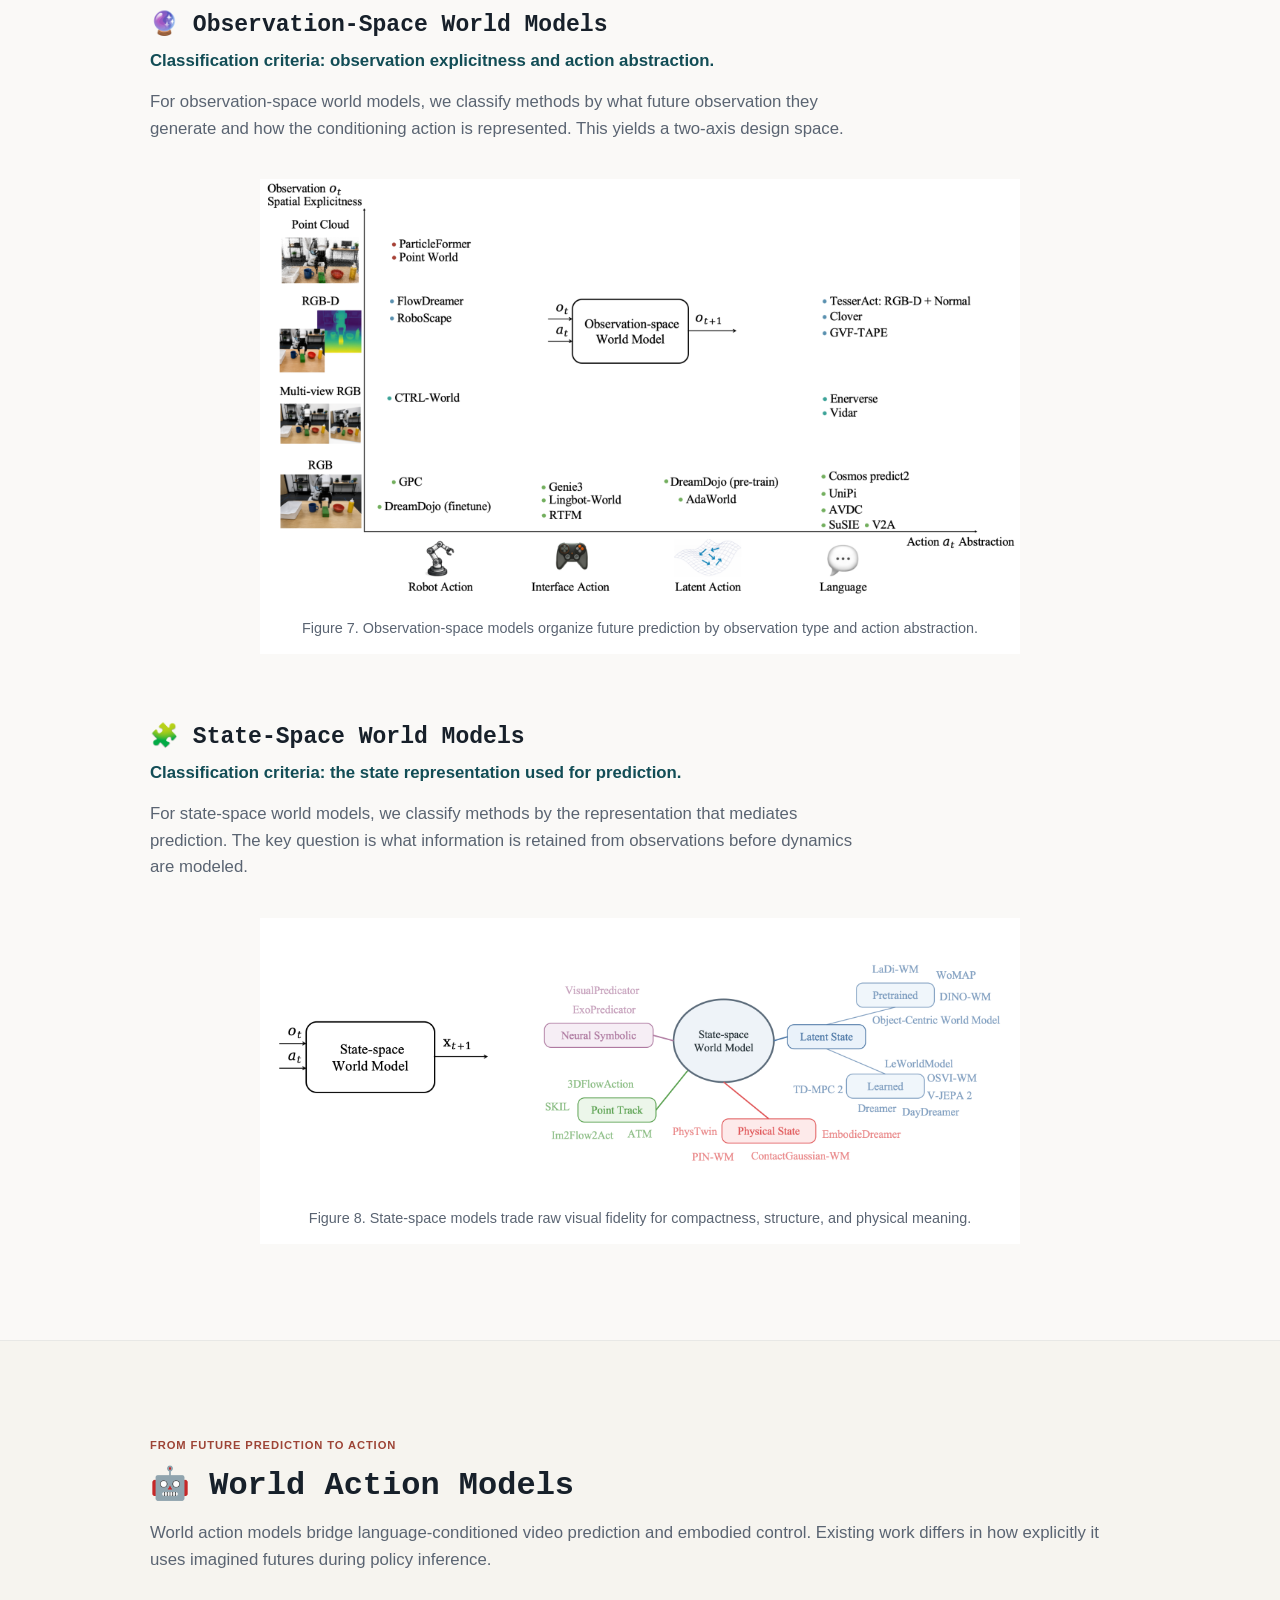
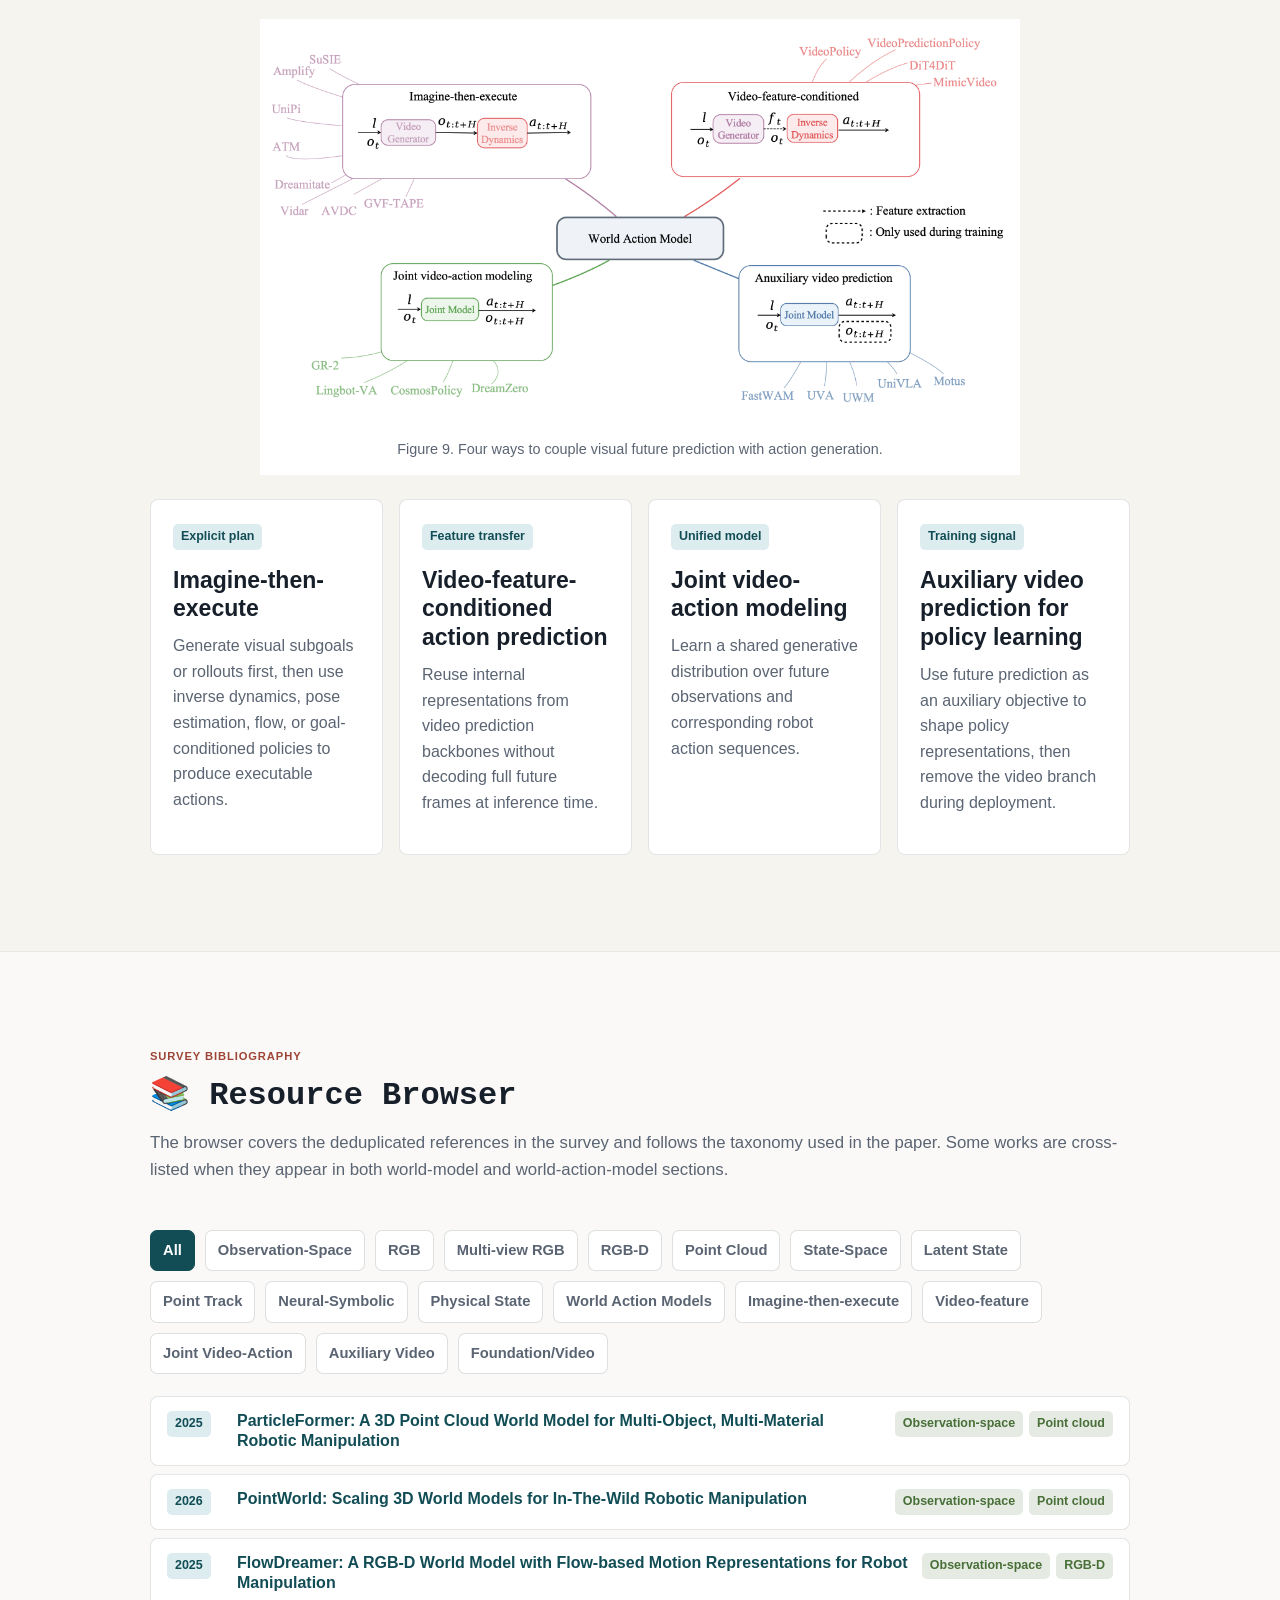
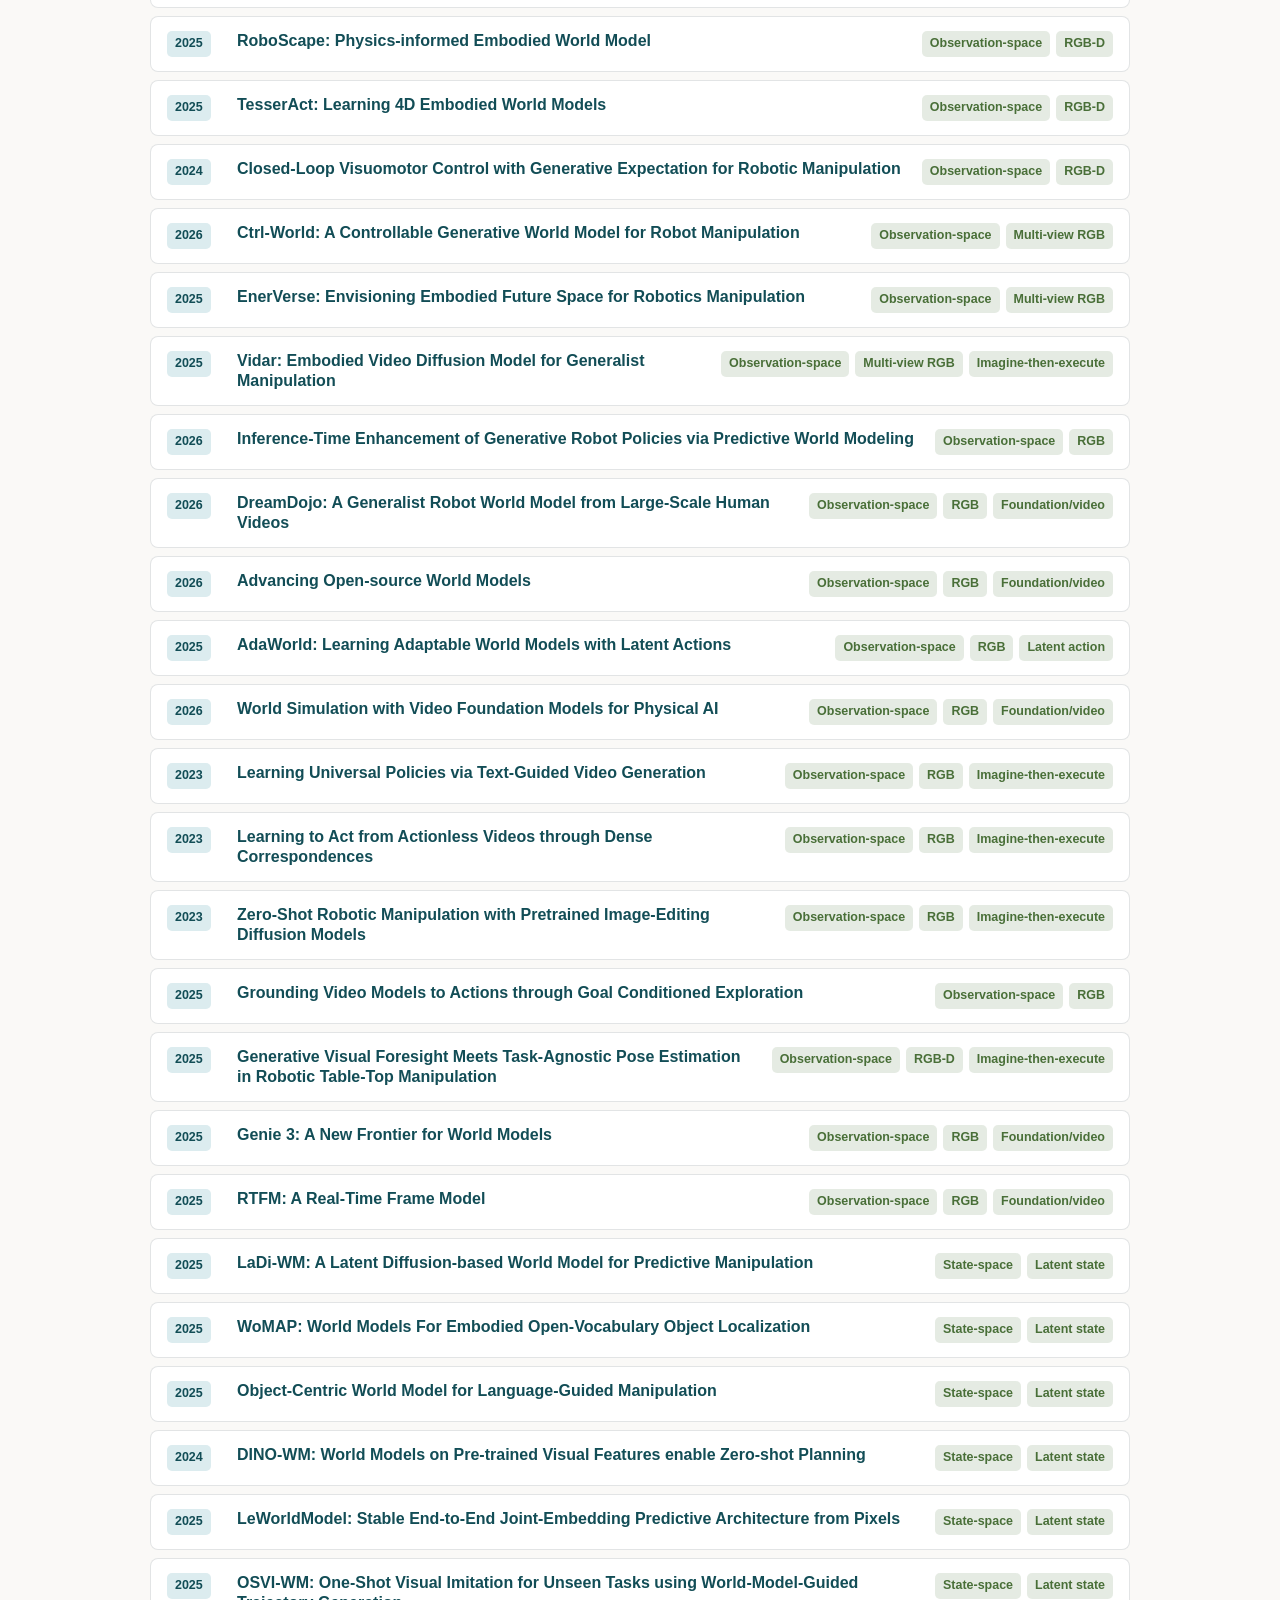
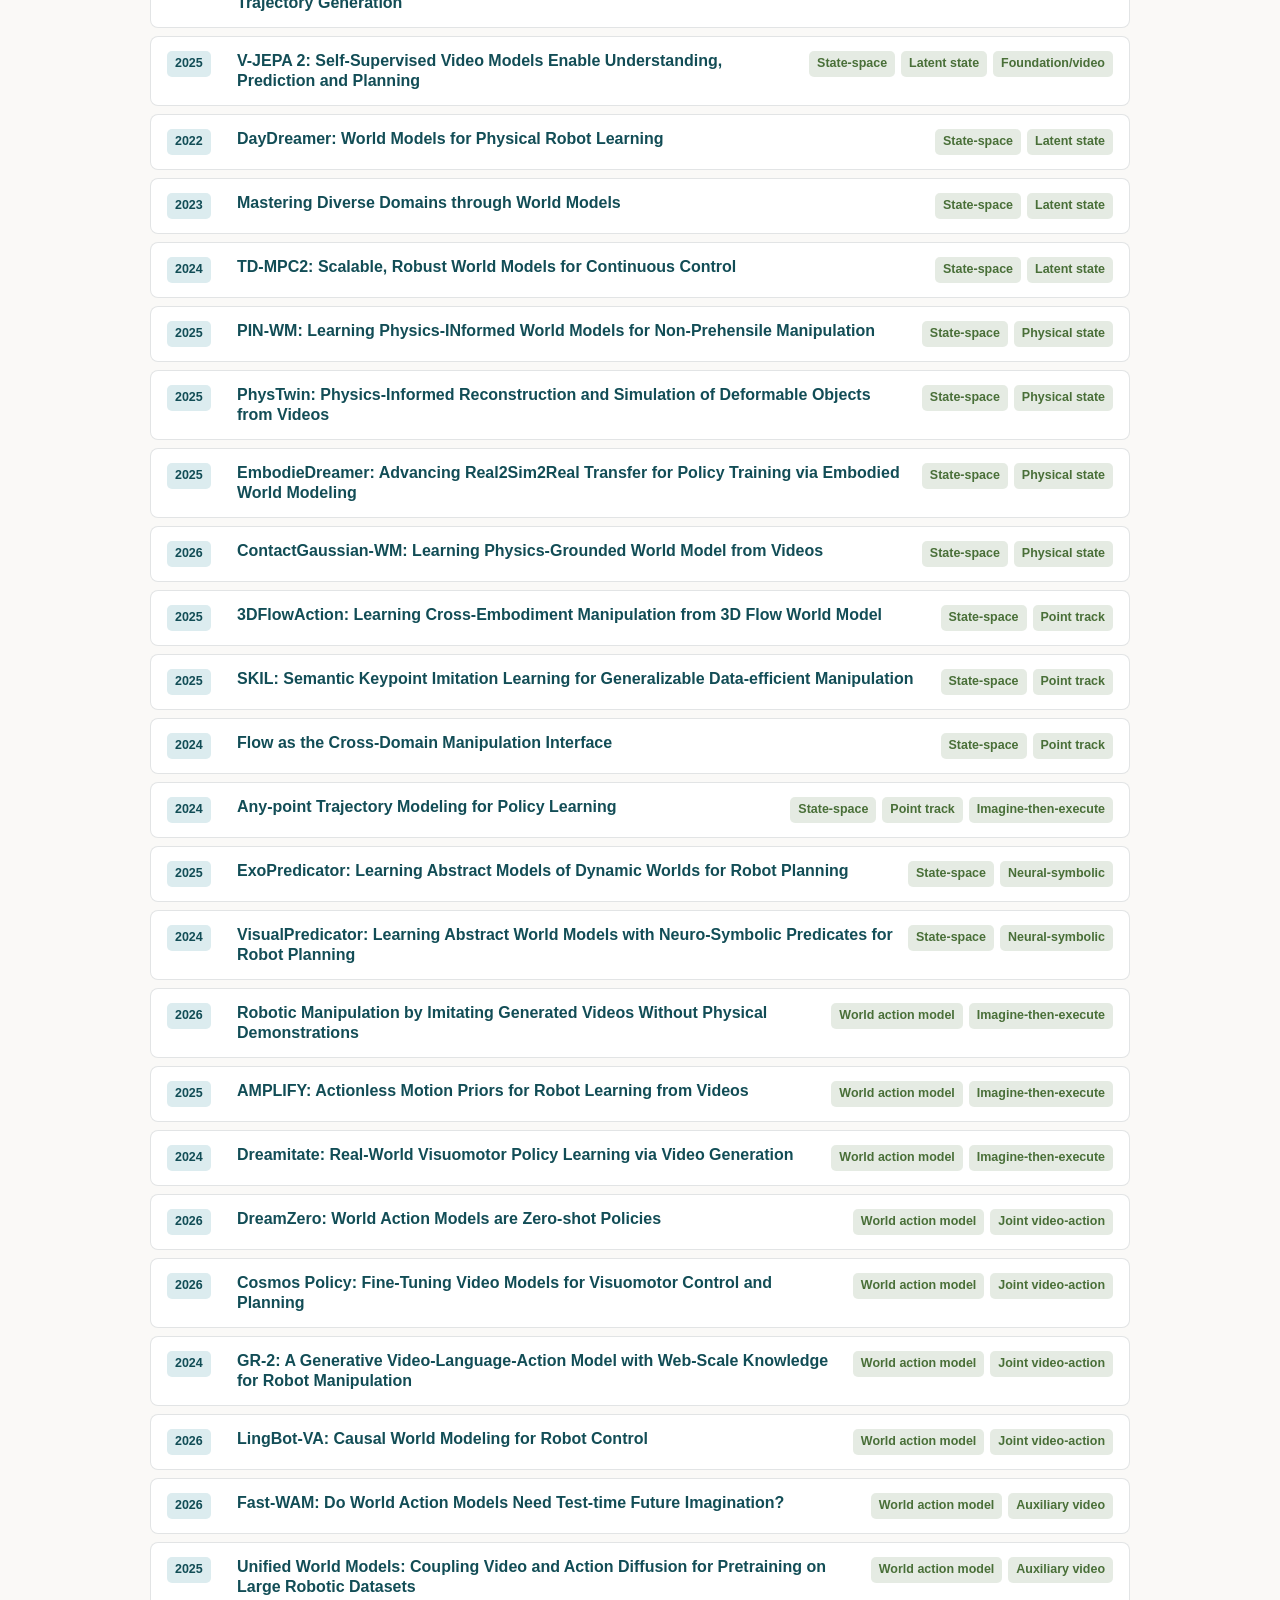
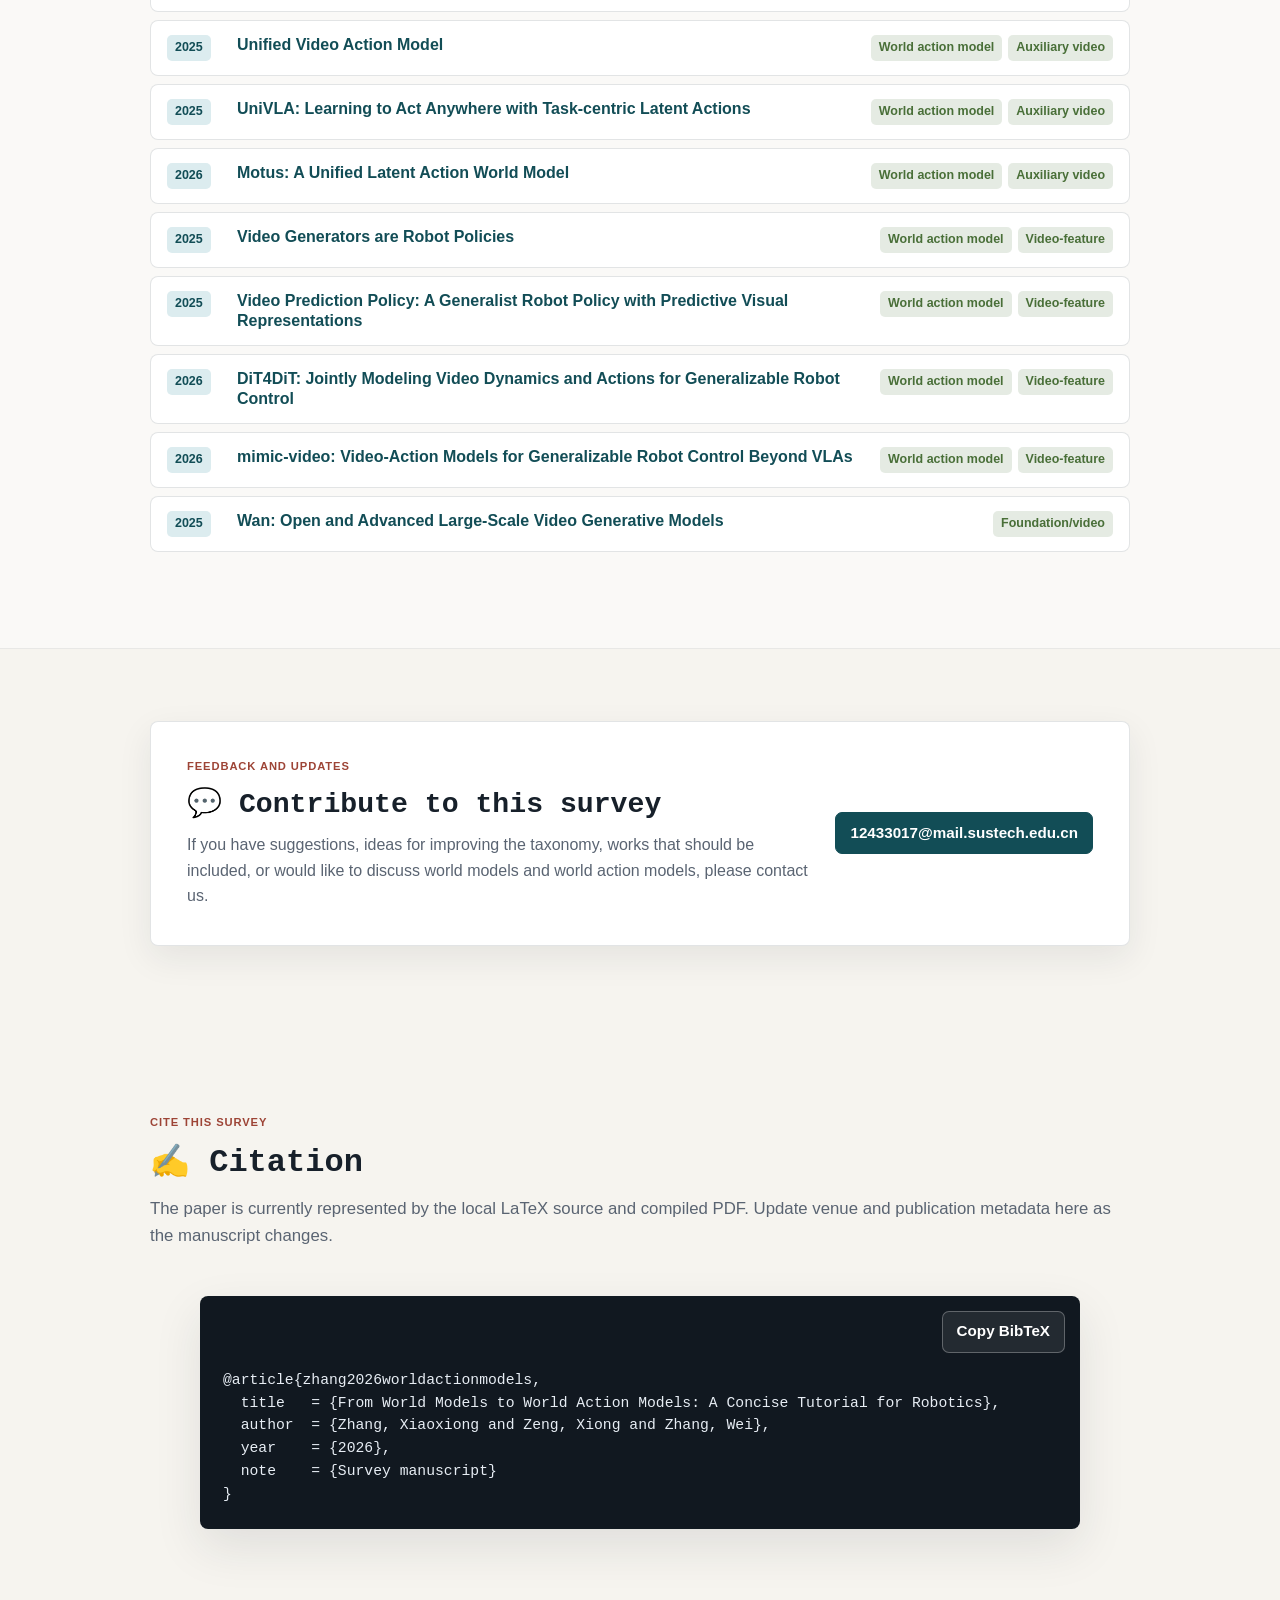
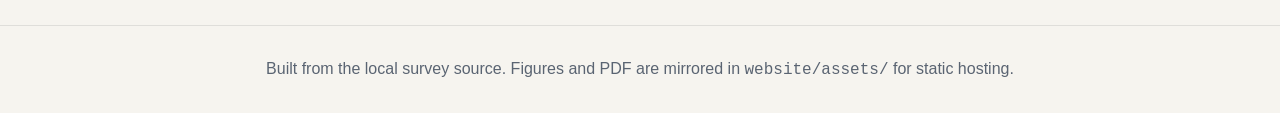
==== commit 1ad4ff9b: "update website edited date" ====
--- a/website/index.html
+++ b/website/index.html
@@ -33,7 +33,7 @@
           <p class="eyebrow">Survey and tutorial map</p>
           <div class="hero-title-block">
             <h1 id="hero-title">From World Models to World Action Models: A Concise Tutorial for Robotics</h1>
-            <p class="edited-date">Edited: July 6, 2026</p>
+            <p class="edited-date">Edited: July 13, 2026</p>
           </div>
           <p class="subtitle">
             A concise tutorial that builds from task-specific worlds and
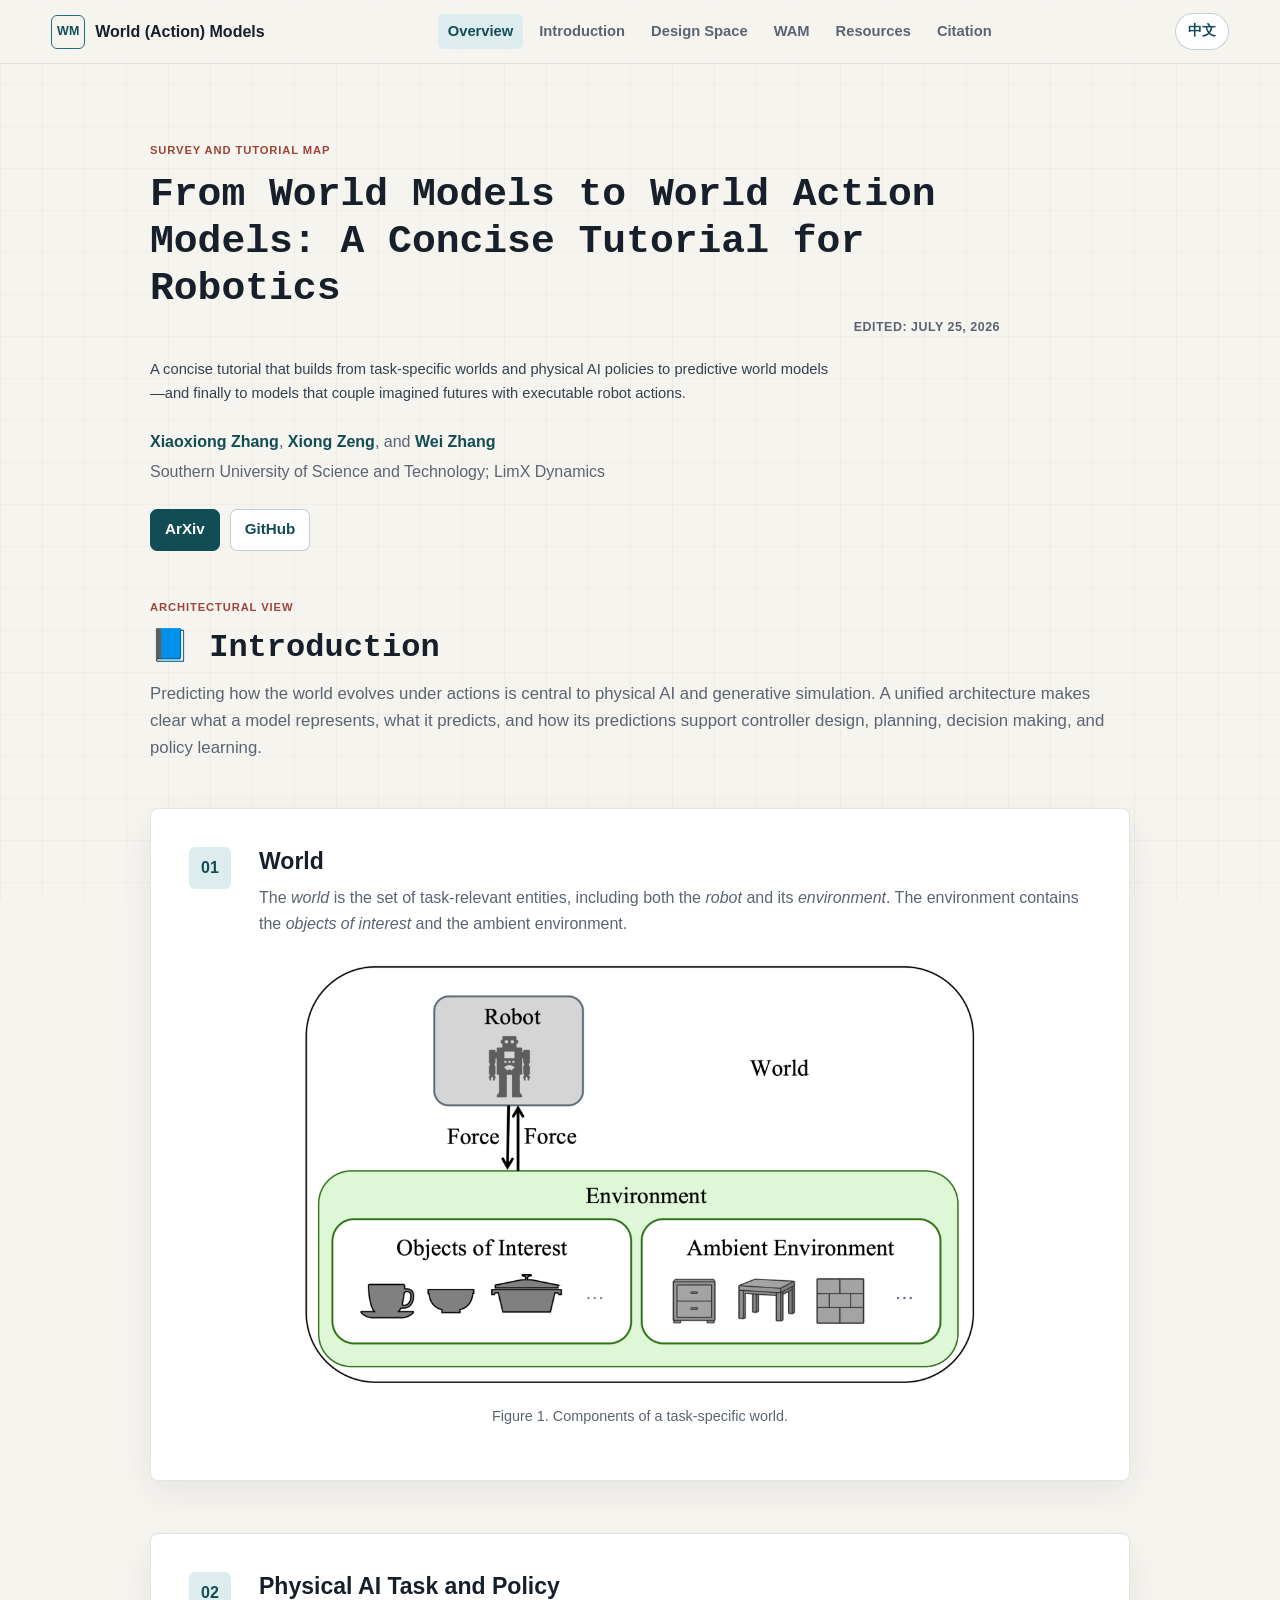
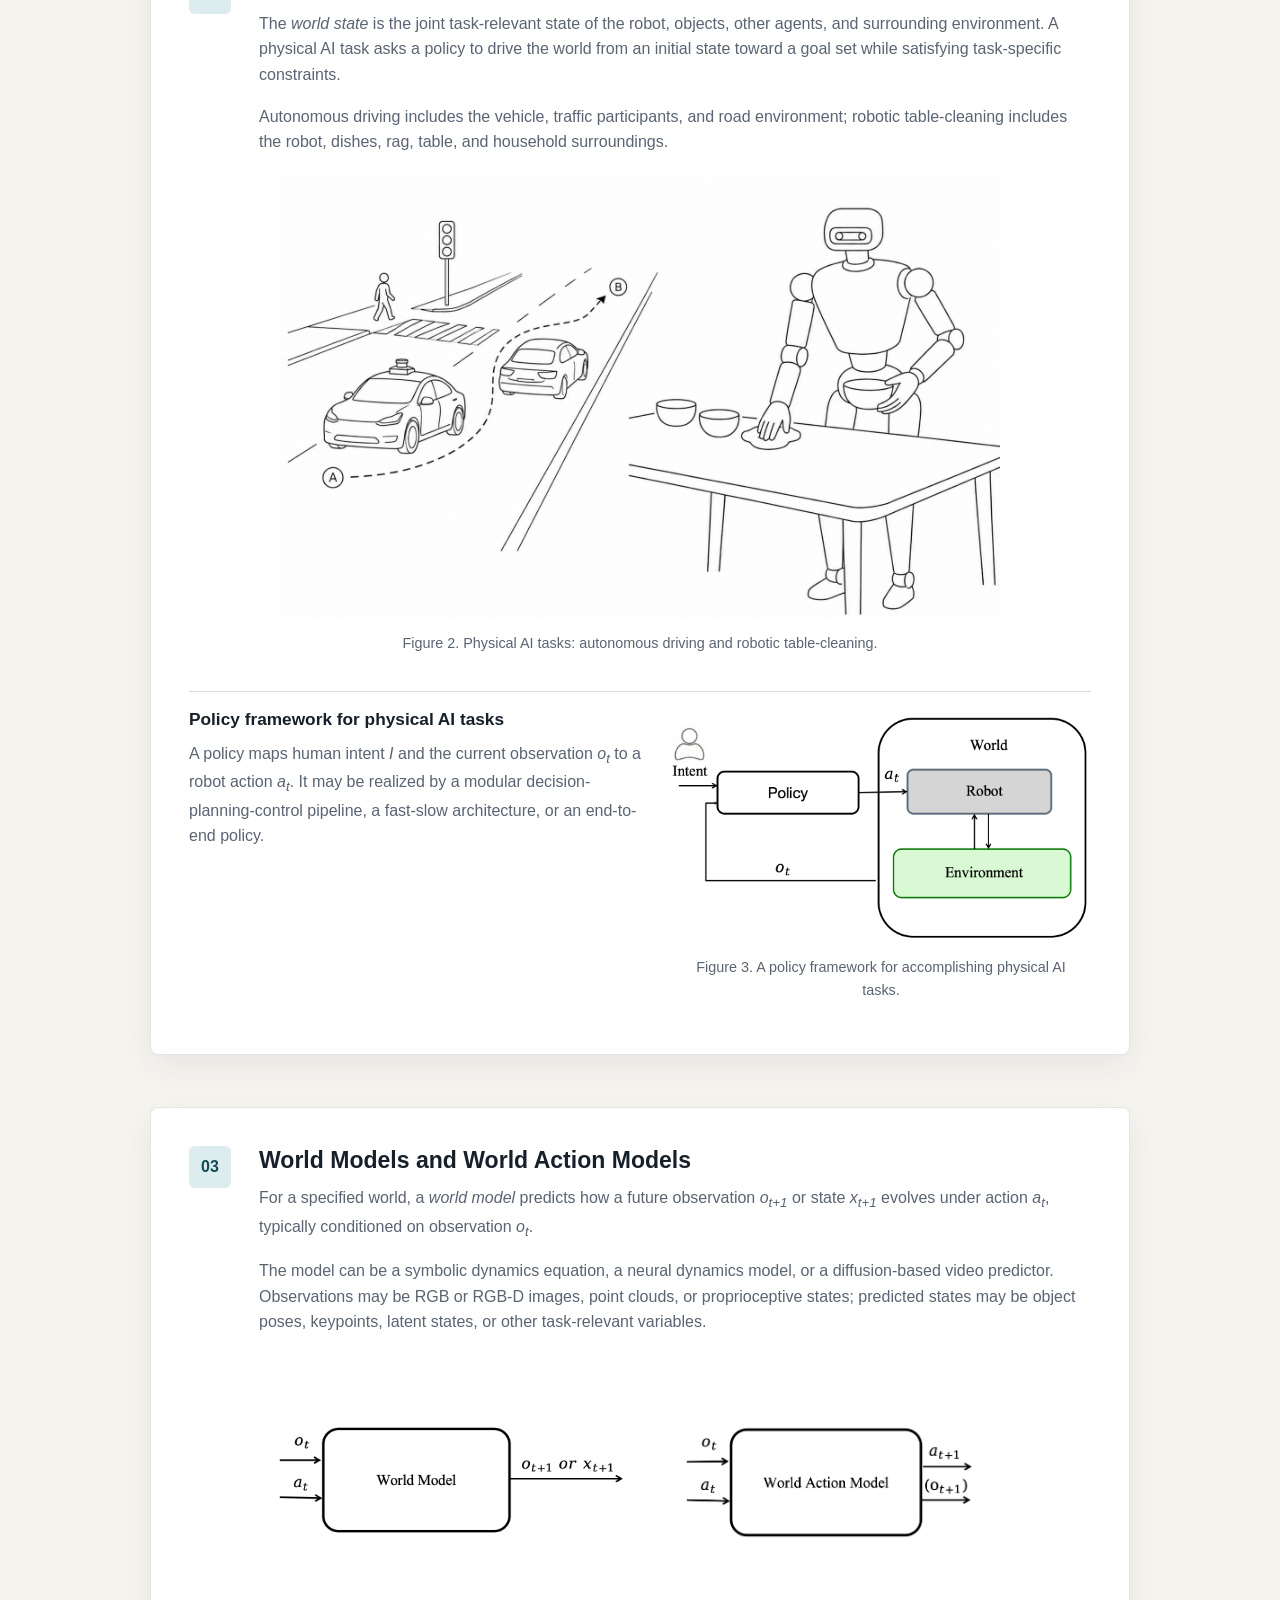
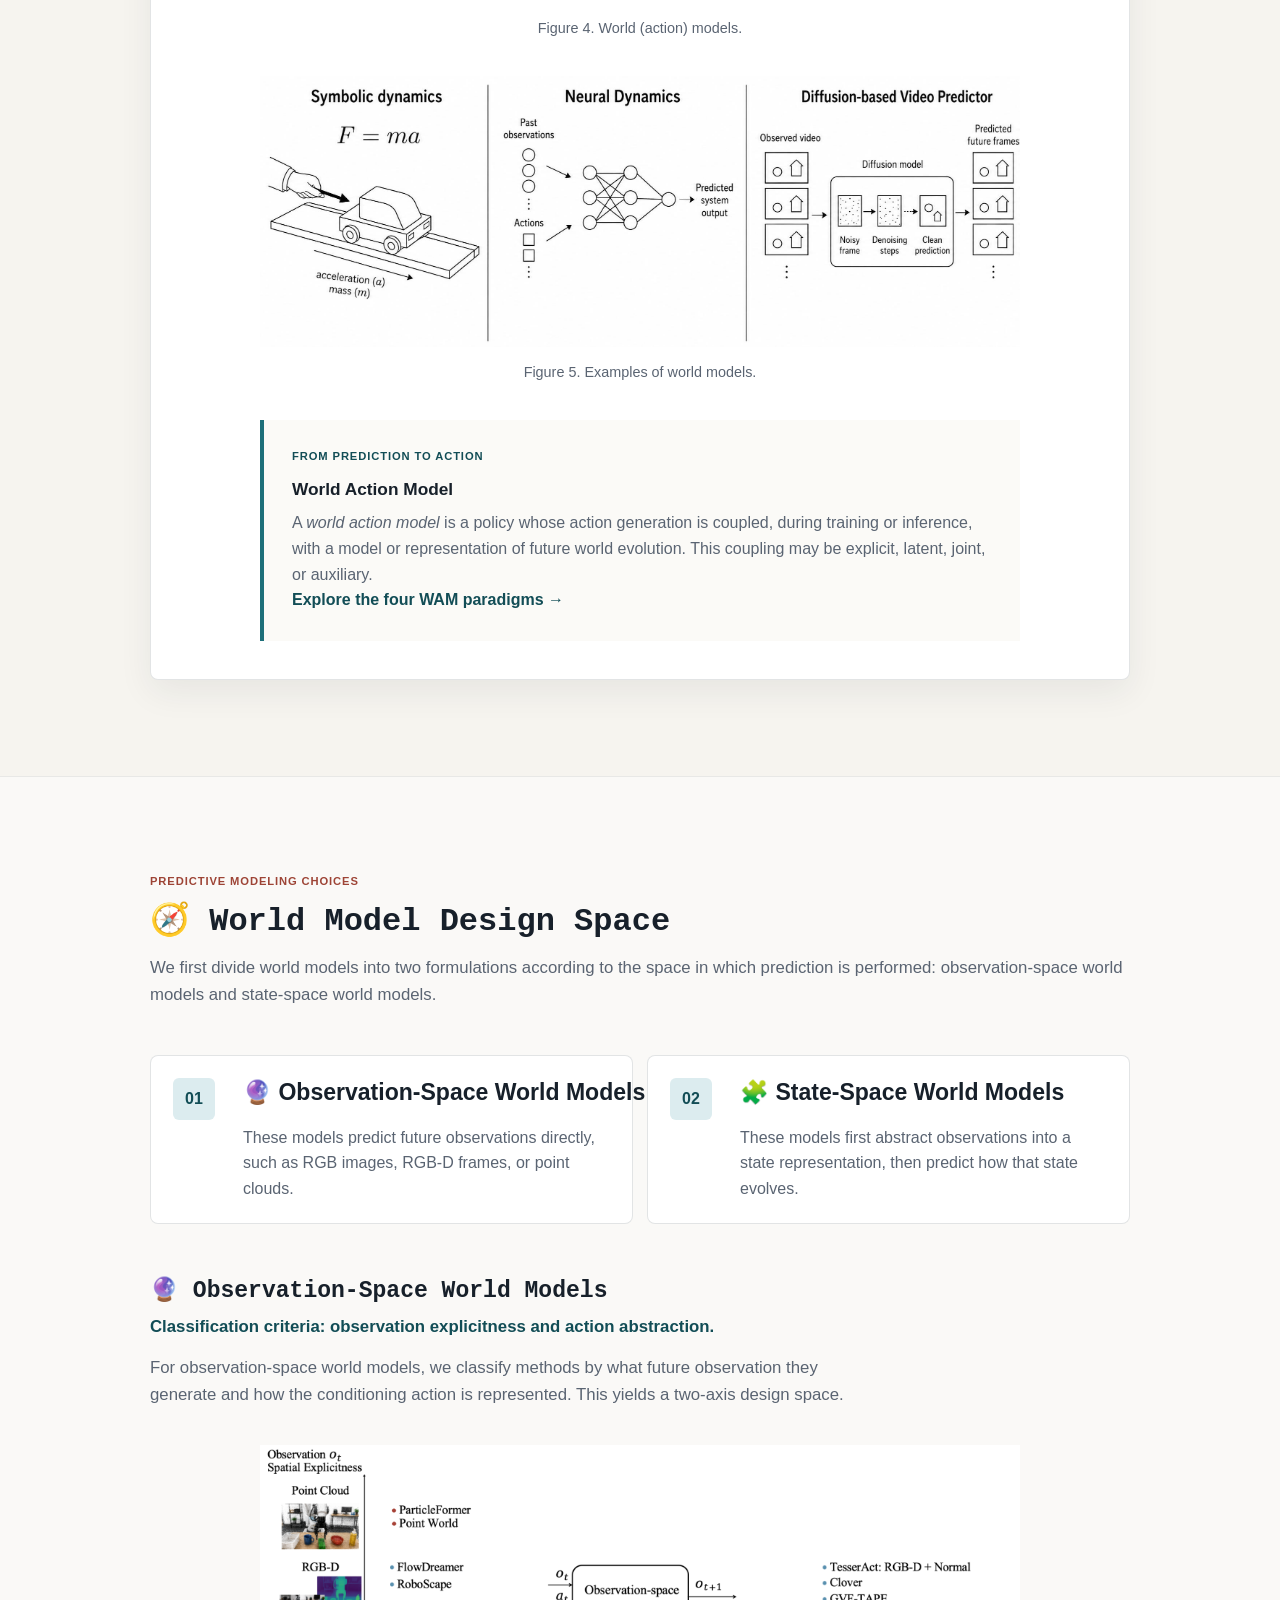
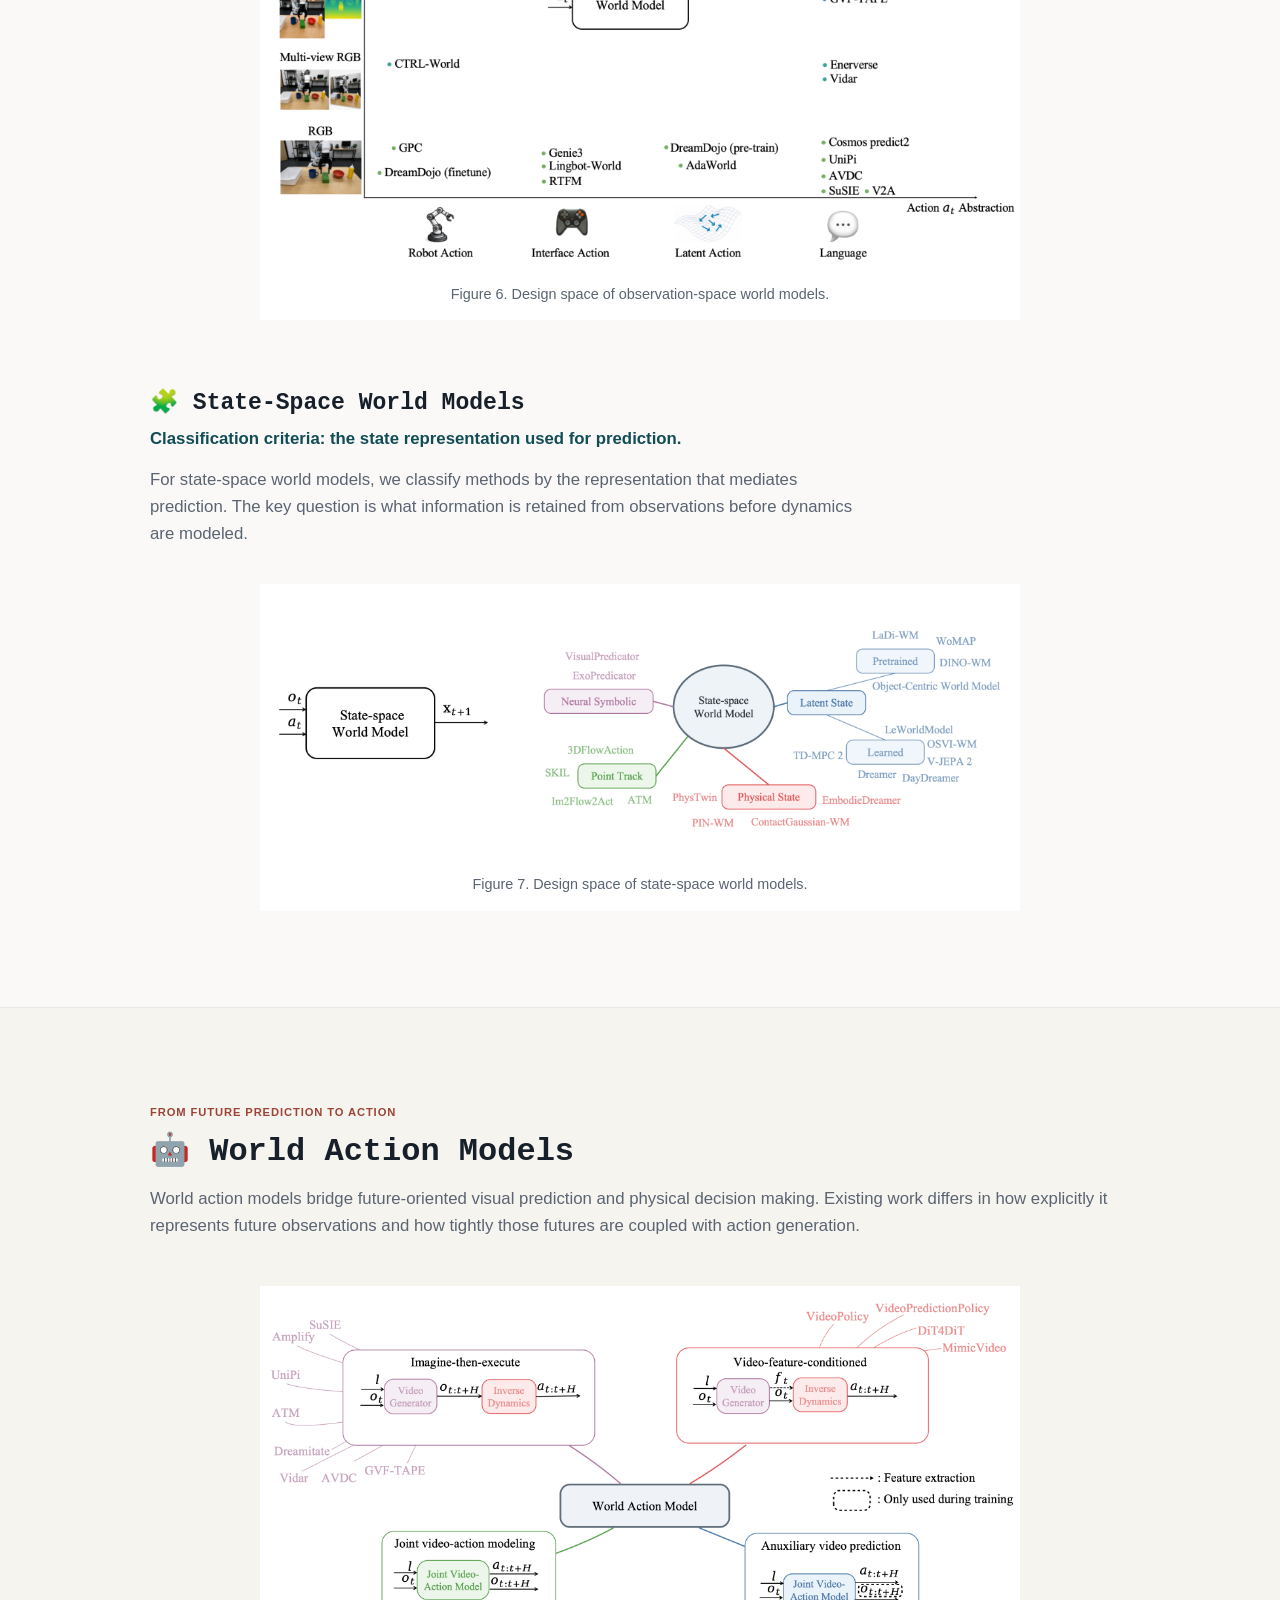
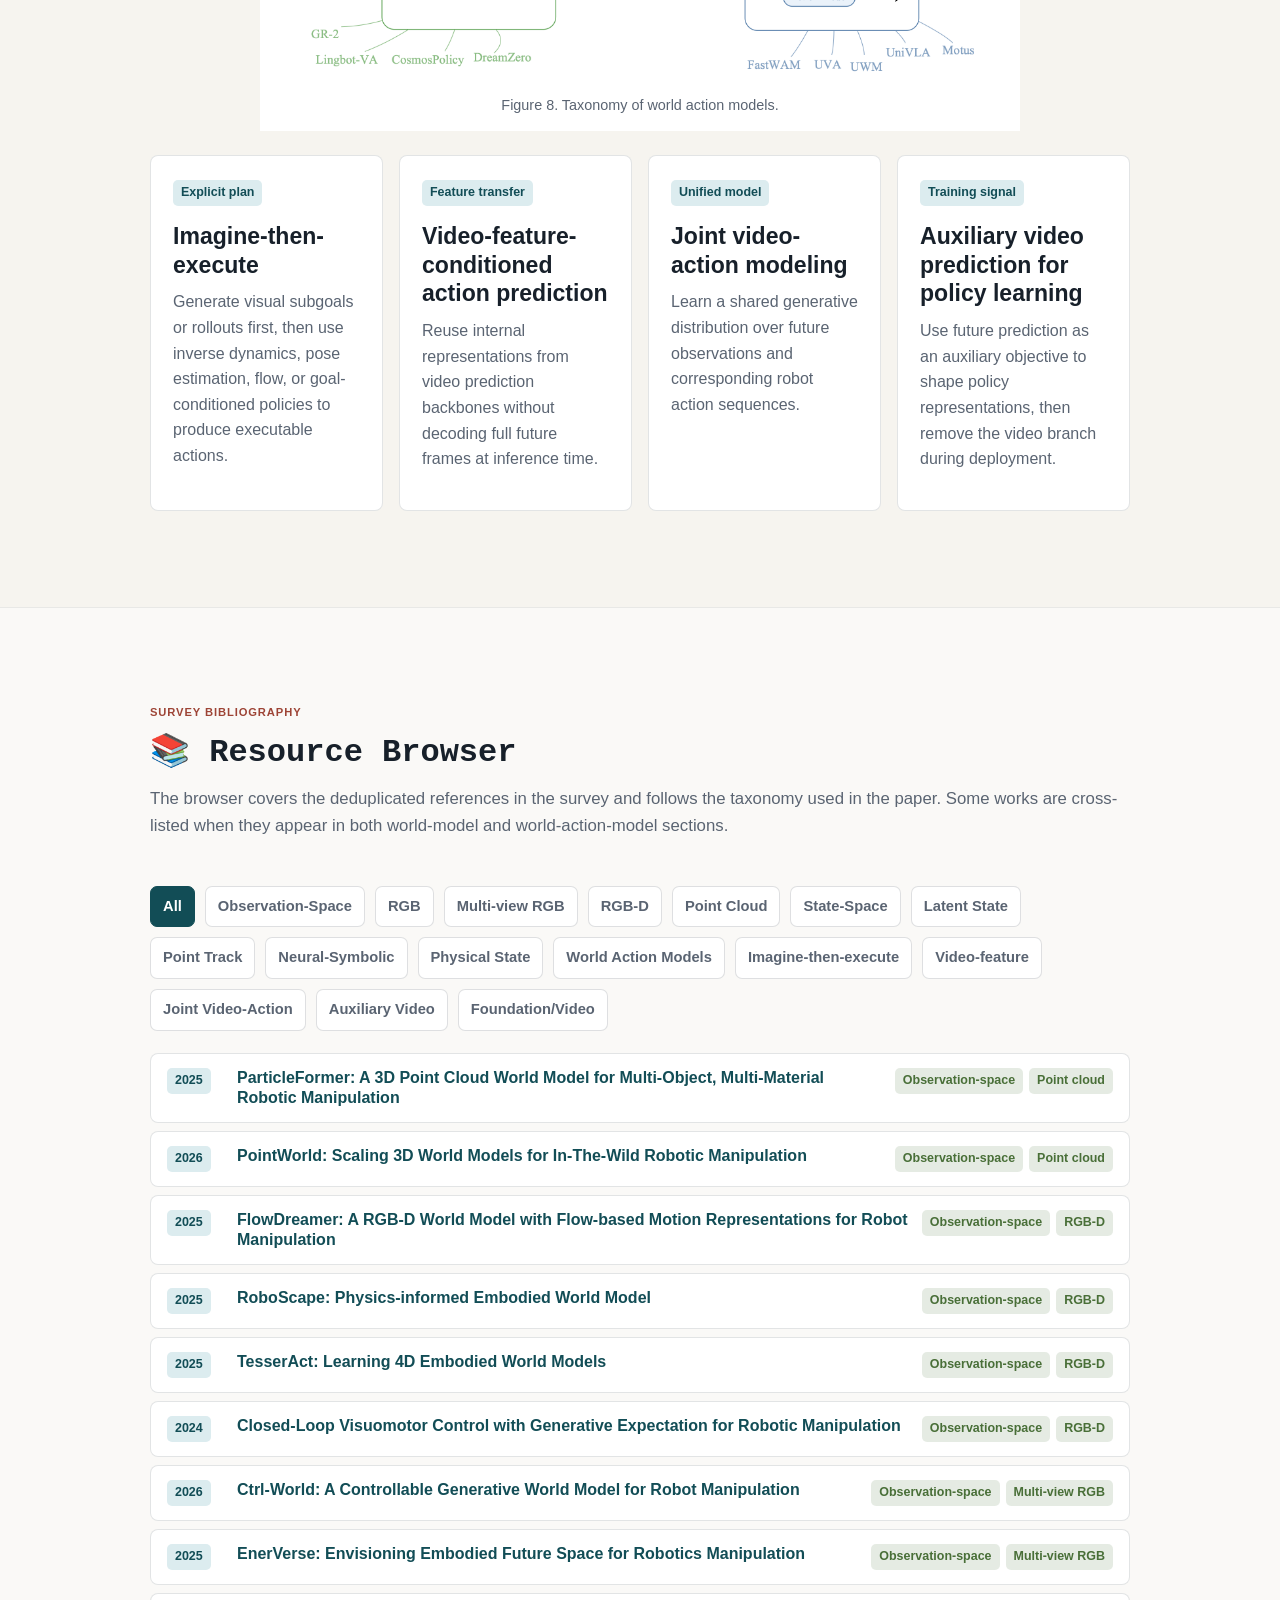
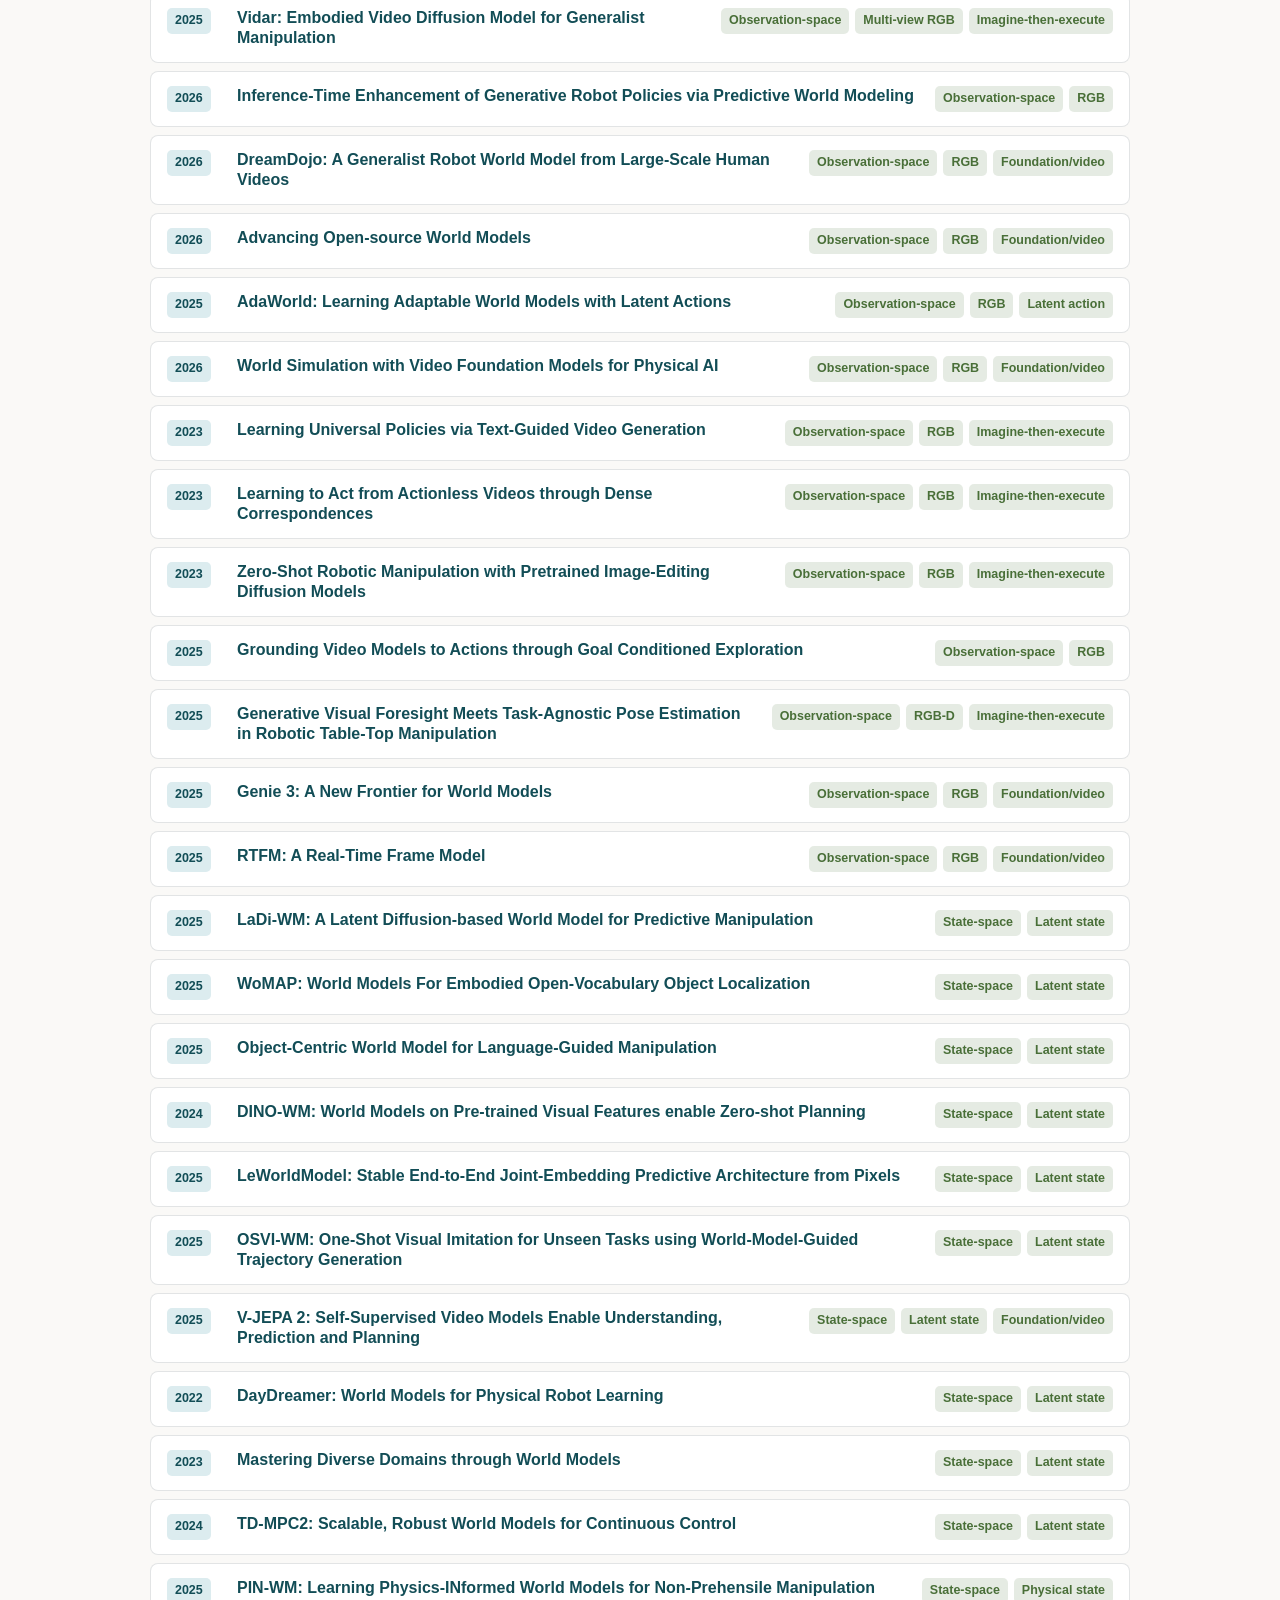
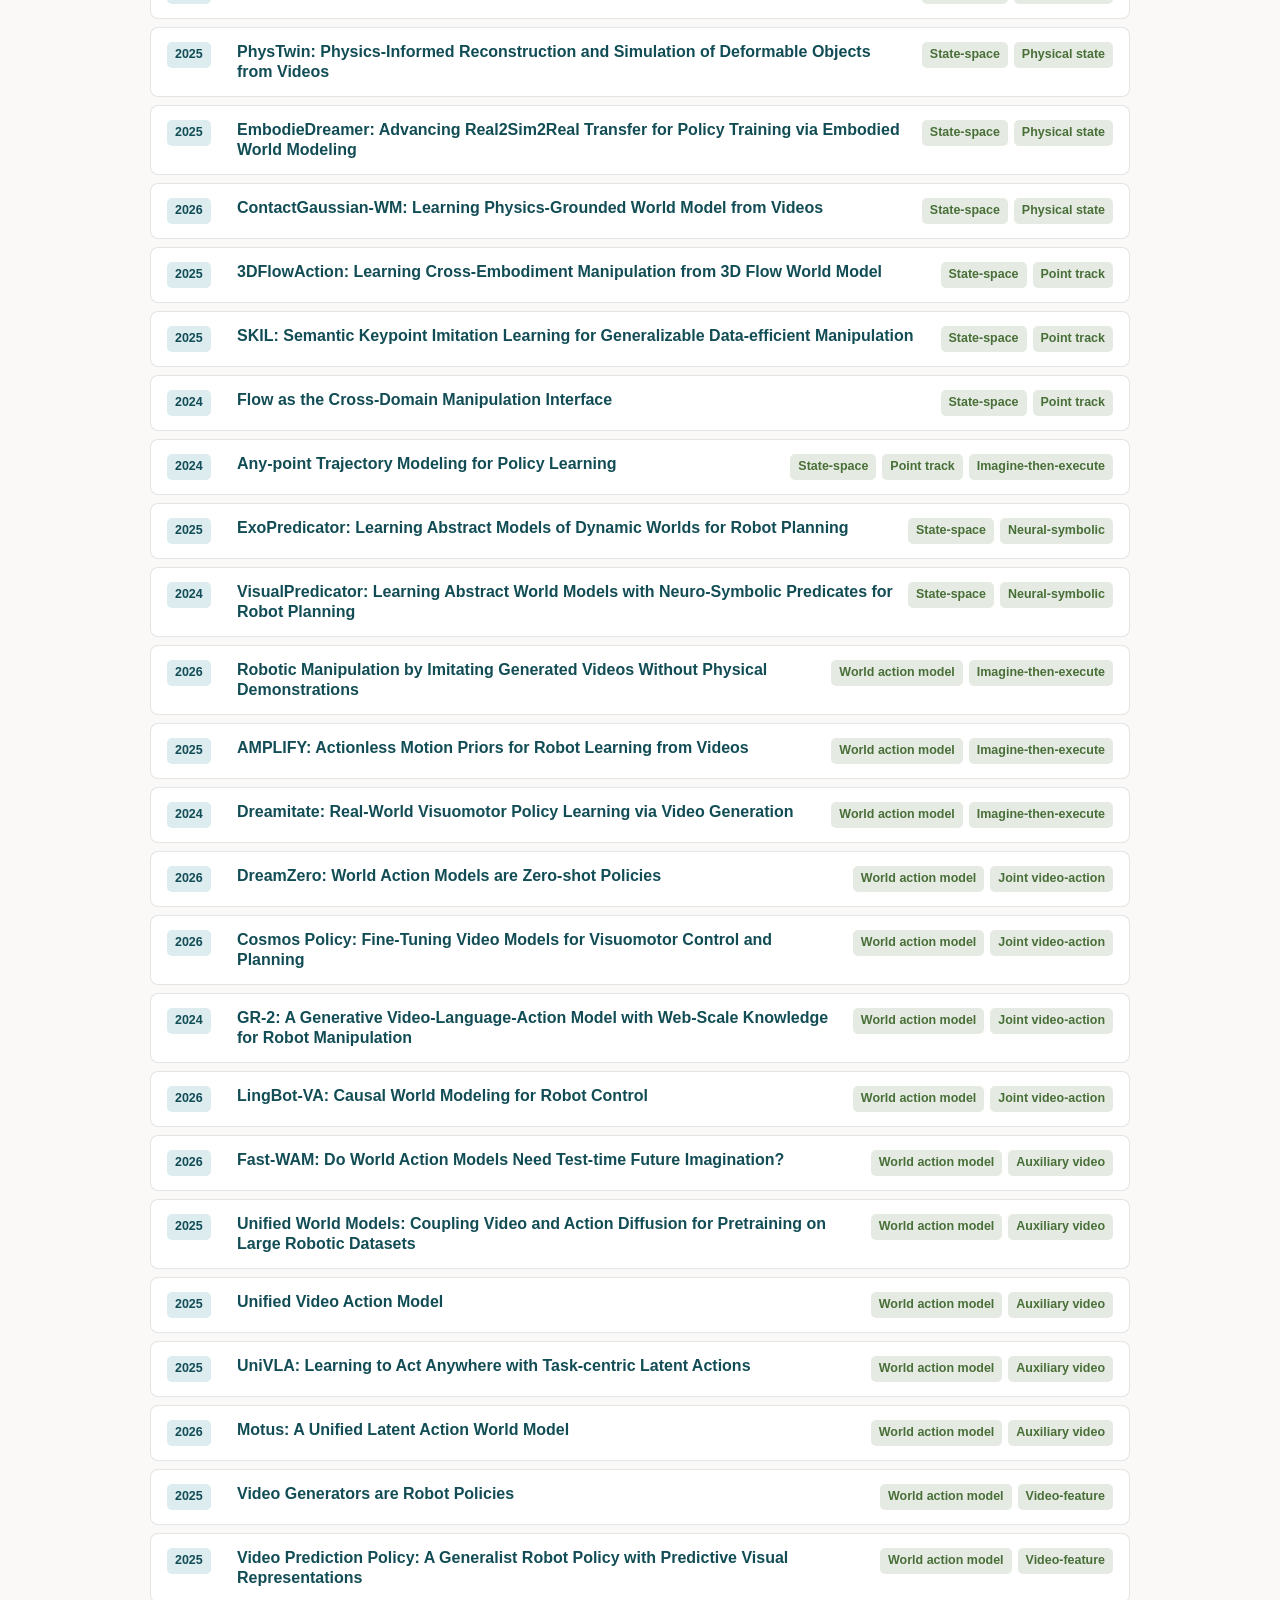
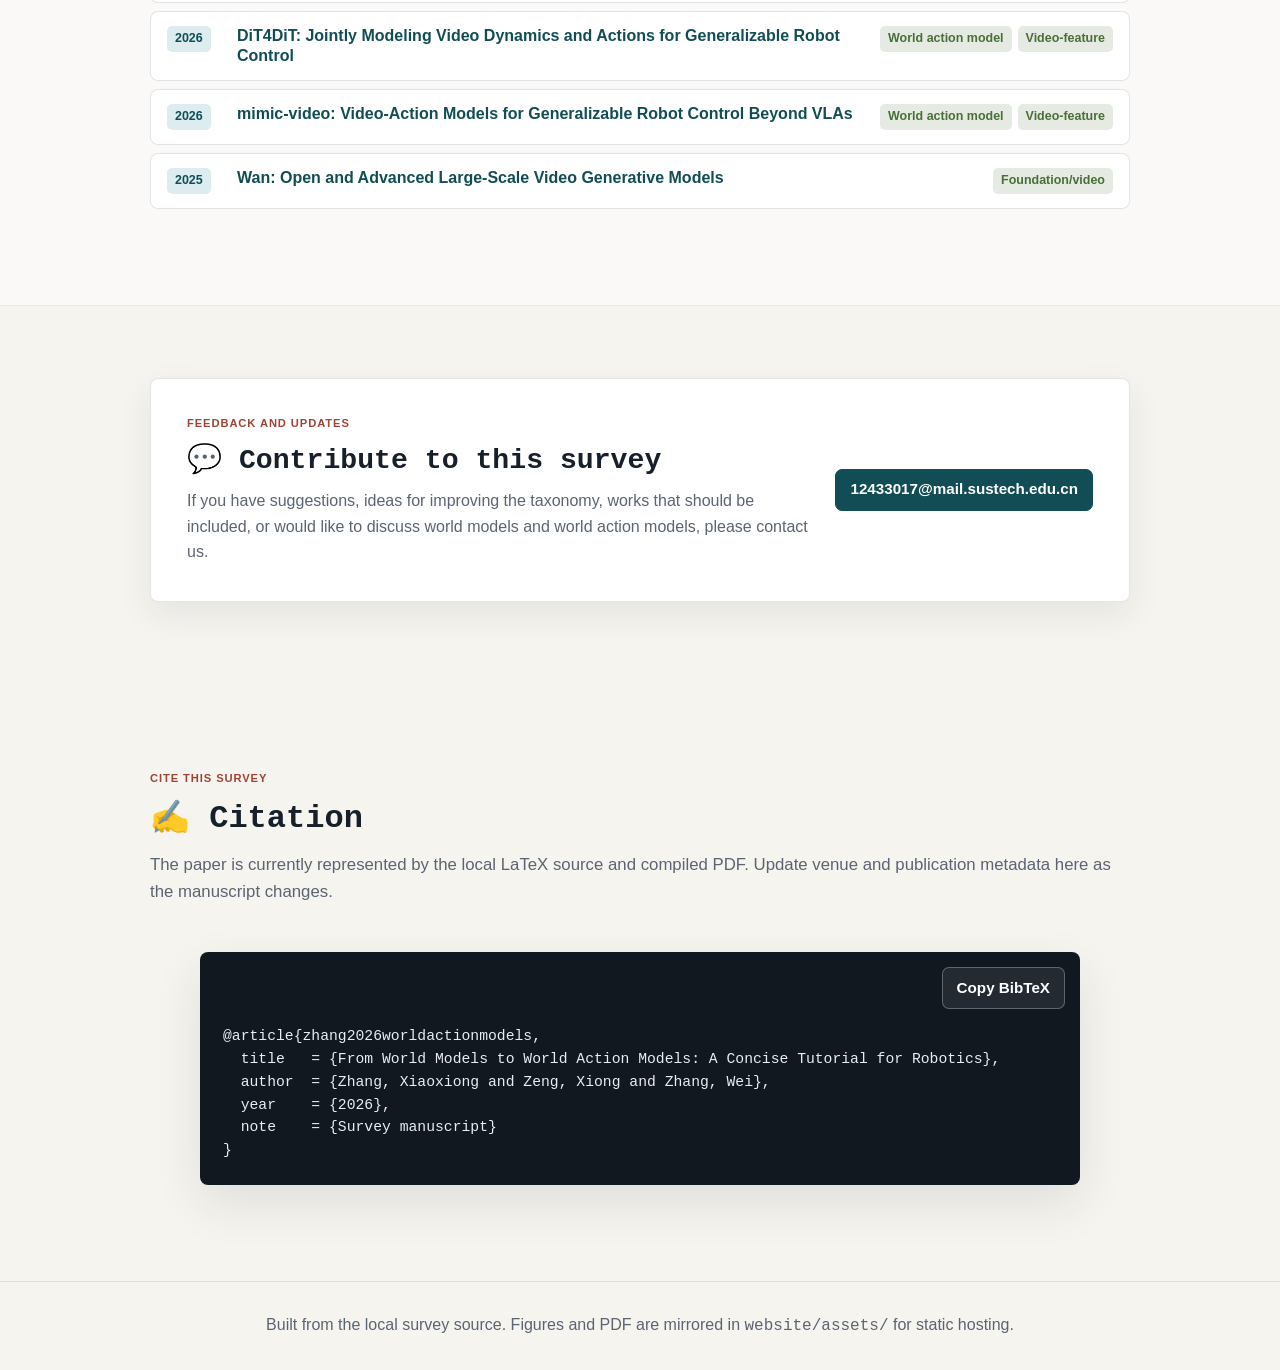
==== commit 99c63bba: "update website from overleaf figures" ====
--- a/website/index.html
+++ b/website/index.html
@@ -6,9 +6,9 @@
     <title>From World Models to World Action Models: A Concise Tutorial for Robotics</title>
     <meta
       name="description"
-      content="A concise tutorial on world models and world action models for embodied AI and robotics."
+      content="A concise tutorial on world models and world action models for physical AI and robotics."
     >
-    <link rel="stylesheet" href="styles.css?v=20260706-4">
+    <link rel="stylesheet" href="styles.css?v=20260725">
   </head>
   <body>
     <header class="site-header">
@@ -33,12 +33,12 @@
           <p class="eyebrow">Survey and tutorial map</p>
           <div class="hero-title-block">
             <h1 id="hero-title">From World Models to World Action Models: A Concise Tutorial for Robotics</h1>
-            <p class="edited-date">Edited: July 13, 2026</p>
+            <p class="edited-date">Edited: July 25, 2026</p>
           </div>
           <p class="subtitle">
             A concise tutorial that builds from task-specific worlds and
-            embodied policies to predictive world models—and finally to models
-            that connect imagined futures with executable robot actions.
+            physical AI policies to predictive world models—and finally to
+            models that couple imagined futures with executable robot actions.
           </p>
           <div class="authors" aria-label="Authors and affiliations">
             <p>
@@ -61,10 +61,10 @@
           <h2 id="introduction-title">📘 Introduction</h2>
           <p>
             Predicting how the world evolves under actions is central to
-            embodied AI and generative simulation. A unified architecture makes
+            physical AI and generative simulation. A unified architecture makes
             clear what a model represents, what it predicts, and how its
-            predictions support control, planning, decision making, and policy
-            learning.
+            predictions support controller design, planning, decision making,
+            and policy learning.
           </p>
         </div>
 
@@ -75,16 +75,16 @@
               <div>
                 <h3>World</h3>
                 <p>
-                  The <em>world</em> is the set of all objects relevant to an
-                  embodied AI task. It consists of a <em>robot</em> and its
-                  <em>environment</em>; the environment contains both the
+                  The <em>world</em> is the set of task-relevant entities,
+                  including both the <em>robot</em> and its
+                  <em>environment</em>. The environment contains the
                   <em>objects of interest</em> and the ambient environment.
                 </p>
               </div>
             </div>
             <figure class="introduction-figure compact">
-              <a href="assets/world.pdf?v=20260713" aria-label="Open the components of a world figure as a PDF">
-                <img src="assets/world.png?v=20260713" alt="A world consists of a robot and an environment containing objects of interest and the ambient environment.">
+              <a href="assets/world.pdf?v=20260725" aria-label="Open the components of a world figure as a PDF">
+                <img src="assets/world.png?v=20260725" alt="A world consists of a robot and an environment containing objects of interest and the ambient environment.">
               </a>
               <figcaption>Figure 1. Components of a task-specific world.</figcaption>
             </figure>
@@ -94,43 +94,44 @@
             <div class="introduction-copy">
               <span class="step-number">02</span>
               <div>
-                <h3>Embodied AI Task and Policy</h3>
-                <p>
-                  A <em>world configuration</em> describes the robot and every
-                  object in its environment. An embodied AI task asks a policy
-                  to transform an initial configuration into a target one by
-                  controlling the robot. The exact world is therefore
-                  task-dependent.
-                </p>
-                <p>
-                  Humanoid locomotion needs a robot and ground surface; robotic
-                  table cleaning additionally includes dishes, furniture, and
-                  the surrounding household environment.
+                <h3>Physical AI Task and Policy</h3>
+                <p>
+                  The <em>world state</em> is the joint task-relevant state of
+                  the robot, objects, other agents, and surrounding
+                  environment. A physical AI task asks a policy to drive the
+                  world from an initial state toward a goal set while satisfying
+                  task-specific constraints.
+                </p>
+                <p>
+                  Autonomous driving includes the vehicle, traffic
+                  participants, and road environment; robotic table-cleaning
+                  includes the robot, dishes, rag, table, and household
+                  surroundings.
                 </p>
               </div>
             </div>
             <figure class="introduction-figure">
-              <a href="assets/two_tasks.pdf?v=20260713" aria-label="Open embodied AI task examples as a PDF">
-                <img src="assets/two_tasks.png?v=20260713" alt="Humanoid locomotion and robotic table-cleaning as two examples of task-specific worlds.">
+              <a href="assets/two_tasks.pdf?v=20260725" aria-label="Open physical AI task examples as a PDF">
+                <img src="assets/two_tasks.png?v=20260725" alt="Autonomous driving and robotic table-cleaning as two examples of physical AI tasks.">
               </a>
-              <figcaption>Figure 2. Two embodied AI tasks instantiate different worlds and target configurations.</figcaption>
+              <figcaption>Figure 2. Physical AI tasks: autonomous driving and robotic table-cleaning.</figcaption>
             </figure>
             <div class="policy-row">
               <div>
-                <h4>Policy in an embodied AI task</h4>
-                <p>
-                  At each step, a policy receives a language instruction
-                  <var>l</var> and current observation <var>o<sub>t</sub></var>,
-                  then outputs an action <var>a<sub>t</sub></var> to the robot.
-                  The policy may be a PID controller, an MPC, a
-                  vision-language-action model, or a world action model.
+                <h4>Policy framework for physical AI tasks</h4>
+                <p>
+                  A policy maps human intent <var>I</var> and the current
+                  observation <var>o<sub>t</sub></var> to a robot action
+                  <var>a<sub>t</sub></var>. It may be realized by a modular
+                  decision-planning-control pipeline, a fast-slow architecture,
+                  or an end-to-end policy.
                 </p>
               </div>
               <figure class="introduction-figure">
-                <a href="assets/policy_all.pdf?v=20260713" aria-label="Open the closed-loop policy framework as a PDF">
-                  <img src="assets/policy_all.png?v=20260713" alt="A language instruction and current world observation feed a policy that sends an action to the robot in a closed loop.">
+                <a href="assets/policy_all.pdf?v=20260725" aria-label="Open the closed-loop policy framework as a PDF">
+                  <img src="assets/policy_all.png?v=20260725" alt="Human intent and the current observation feed a policy that sends an action to the robot.">
                 </a>
-                <figcaption>Figure 3. A language-conditioned closed-loop policy framework.</figcaption>
+                <figcaption>Figure 3. A policy framework for accomplishing physical AI tasks.</figcaption>
               </figure>
             </div>
           </article>
@@ -156,32 +157,31 @@
                 </p>
               </div>
             </div>
+            <figure class="introduction-figure wide model-comparison">
+              <div class="model-comparison-grid">
+                <a href="assets/world_model.pdf?v=20260725" aria-label="Open the world model architecture figure as a PDF">
+                  <img src="assets/world_model.png?v=20260725" alt="A world model predicts future observations or states from observation history and an action.">
+                </a>
+                <a href="assets/world_action_model.pdf?v=20260725" aria-label="Open the world action model architecture figure as a PDF">
+                  <img src="assets/world_action_model.png?v=20260725" alt="A world action model predicts future actions and optionally future observations from the current observation and current action.">
+                </a>
+              </div>
+              <figcaption>Figure 4. World (action) models.</figcaption>
+            </figure>
             <figure class="introduction-figure wide">
-              <a href="assets/world_model.pdf?v=20260713" aria-label="Open the world model architecture figure as a PDF">
-                <img src="assets/world_model.png?v=20260713" alt="A world model predicts future observations or states from observation history and an action.">
+              <a href="assets/world_model_examples.pdf?v=20260725" aria-label="Open examples of world models as a PDF">
+                <img src="assets/world_model_examples.png?v=20260725" alt="Examples spanning symbolic, neural, and diffusion-based world models.">
               </a>
-              <figcaption>Figure 4. A world model predicts future observations or states from the current observation and action.</figcaption>
-            </figure>
-            <figure class="introduction-figure wide">
-              <a href="assets/world_model_examples.pdf?v=20260713" aria-label="Open examples of world models as a PDF">
-                <img src="assets/world_model_examples.png?v=20260713" alt="Examples spanning symbolic, neural, and diffusion-based world models.">
-              </a>
-              <figcaption>Figure 5. World models range from symbolic equations to neural dynamics and diffusion video predictors.</figcaption>
+              <figcaption>Figure 5. Examples of world models.</figcaption>
             </figure>
             <div class="wam-callout standalone">
               <p class="eyebrow">From prediction to action</p>
               <h4>World Action Model</h4>
-              <figure class="wam-callout-figure">
-                <a href="assets/world_action_model.pdf?v=20260713" aria-label="Open the world action model architecture figure as a PDF">
-                  <img src="assets/world_action_model.png?v=20260713" alt="A world action model predicts future actions and optionally future observations from the current observation and current action.">
-                </a>
-                <figcaption>Figure 6. A world action model predicts future actions (and observations) from the current observation and action.</figcaption>
-              </figure>
               <p>
-                A <em>world action model</em> is a policy in the embodied AI
-                framework above. It extends world modeling by explicitly
-                associating predicted future observations with the
-                actions that realize them.
+                A <em>world action model</em> is a policy whose action
+                generation is coupled, during training or inference, with a
+                model or representation of future world evolution. This
+                coupling may be explicit, latent, joint, or auxiliary.
               </p>
               <a class="text-link" href="#world-action-models">Explore the four WAM paradigms →</a>
             </div>
@@ -233,13 +233,13 @@
               </p>
             </div>
             <figure class="figure-panel large">
-              <a href="assets/obsWM.pdf?v=20260713">
+              <a href="assets/obsWM.pdf?v=20260725">
                 <img
-                  src="assets/obsWM.png?v=20260713"
+                  src="assets/obsWM.png?v=20260725"
                   alt="Design space of observation-space world models."
                 >
               </a>
-              <figcaption>Figure 7. Observation-space models organize future prediction by observation type and action abstraction.</figcaption>
+              <figcaption>Figure 6. Design space of observation-space world models.</figcaption>
             </figure>
           </article>
 
@@ -257,13 +257,13 @@
               </p>
             </div>
             <figure class="figure-panel large">
-              <a href="assets/stateWM.pdf?v=20260713">
+              <a href="assets/stateWM.pdf?v=20260725">
                 <img
-                  src="assets/stateWM.png?v=20260713"
+                  src="assets/stateWM.png?v=20260725"
                   alt="Design space of state-space world models."
                 >
               </a>
-              <figcaption>Figure 8. State-space models trade raw visual fidelity for compactness, structure, and physical meaning.</figcaption>
+              <figcaption>Figure 7. Design space of state-space world models.</figcaption>
             </figure>
           </article>
         </div>
@@ -274,21 +274,22 @@
           <p class="eyebrow">From future prediction to action</p>
           <h2 id="wam-title">🤖 World Action Models</h2>
           <p>
-            World action models bridge language-conditioned video prediction and
-            embodied control. Existing work differs in how explicitly it uses
-            imagined futures during policy inference.
+            World action models bridge future-oriented visual prediction and
+            physical decision making. Existing work differs in how explicitly
+            it represents future observations and how tightly those futures are
+            coupled with action generation.
           </p>
         </div>
 
         <figure class="wide-figure">
-          <a href="assets/wam.pdf?v=20260713">
+          <a href="assets/wam.pdf?v=20260725">
             <img
-              src="assets/wam.png?v=20260713"
+              src="assets/wam.png?v=20260725"
               alt="Taxonomy of world action model paradigms."
             >
           </a>
           <figcaption>
-            Figure 9. Four ways to couple visual future prediction with action generation.
+            Figure 8. Taxonomy of world action models.
           </figcaption>
         </figure>
 
@@ -469,6 +470,6 @@
       </p>
     </footer>
 
-    <script src="script.js"></script>
+    <script src="script.js?v=20260725"></script>
   </body>
 </html>
--- a/website/styles.css
+++ b/website/styles.css
@@ -474,6 +474,37 @@
   width: min(100%, 760px);
 }
 
+.model-comparison {
+  width: min(100%, 860px);
+}
+
+.model-comparison-grid {
+  display: grid;
+  grid-template-columns: repeat(2, minmax(0, 1fr));
+  gap: clamp(14px, 3vw, 28px);
+  align-items: stretch;
+  padding: clamp(10px, 2vw, 18px);
+  background: #ffffff;
+}
+
+.model-comparison-grid a {
+  display: flex;
+  align-items: center;
+  justify-content: center;
+  min-width: 0;
+  min-height: clamp(150px, 18vw, 210px);
+}
+
+.model-comparison-grid img {
+  width: 100%;
+  height: clamp(140px, 17vw, 200px);
+  object-fit: contain;
+}
+
+.model-comparison-grid a:nth-child(2) img {
+  width: 84%;
+}
+
 .policy-row,
 .examples-row {
   display: grid;
@@ -928,6 +959,23 @@
     grid-template-columns: 1fr;
   }
 
+  .model-comparison-grid {
+    gap: 10px;
+    padding: 10px;
+  }
+
+  .model-comparison-grid a {
+    min-height: clamp(110px, 24vw, 150px);
+  }
+
+  .model-comparison-grid img {
+    height: clamp(100px, 23vw, 140px);
+  }
+
+  .model-comparison-grid a:nth-child(2) img {
+    width: 82%;
+  }
+
   .introduction-copy {
     gap: 12px;
   }
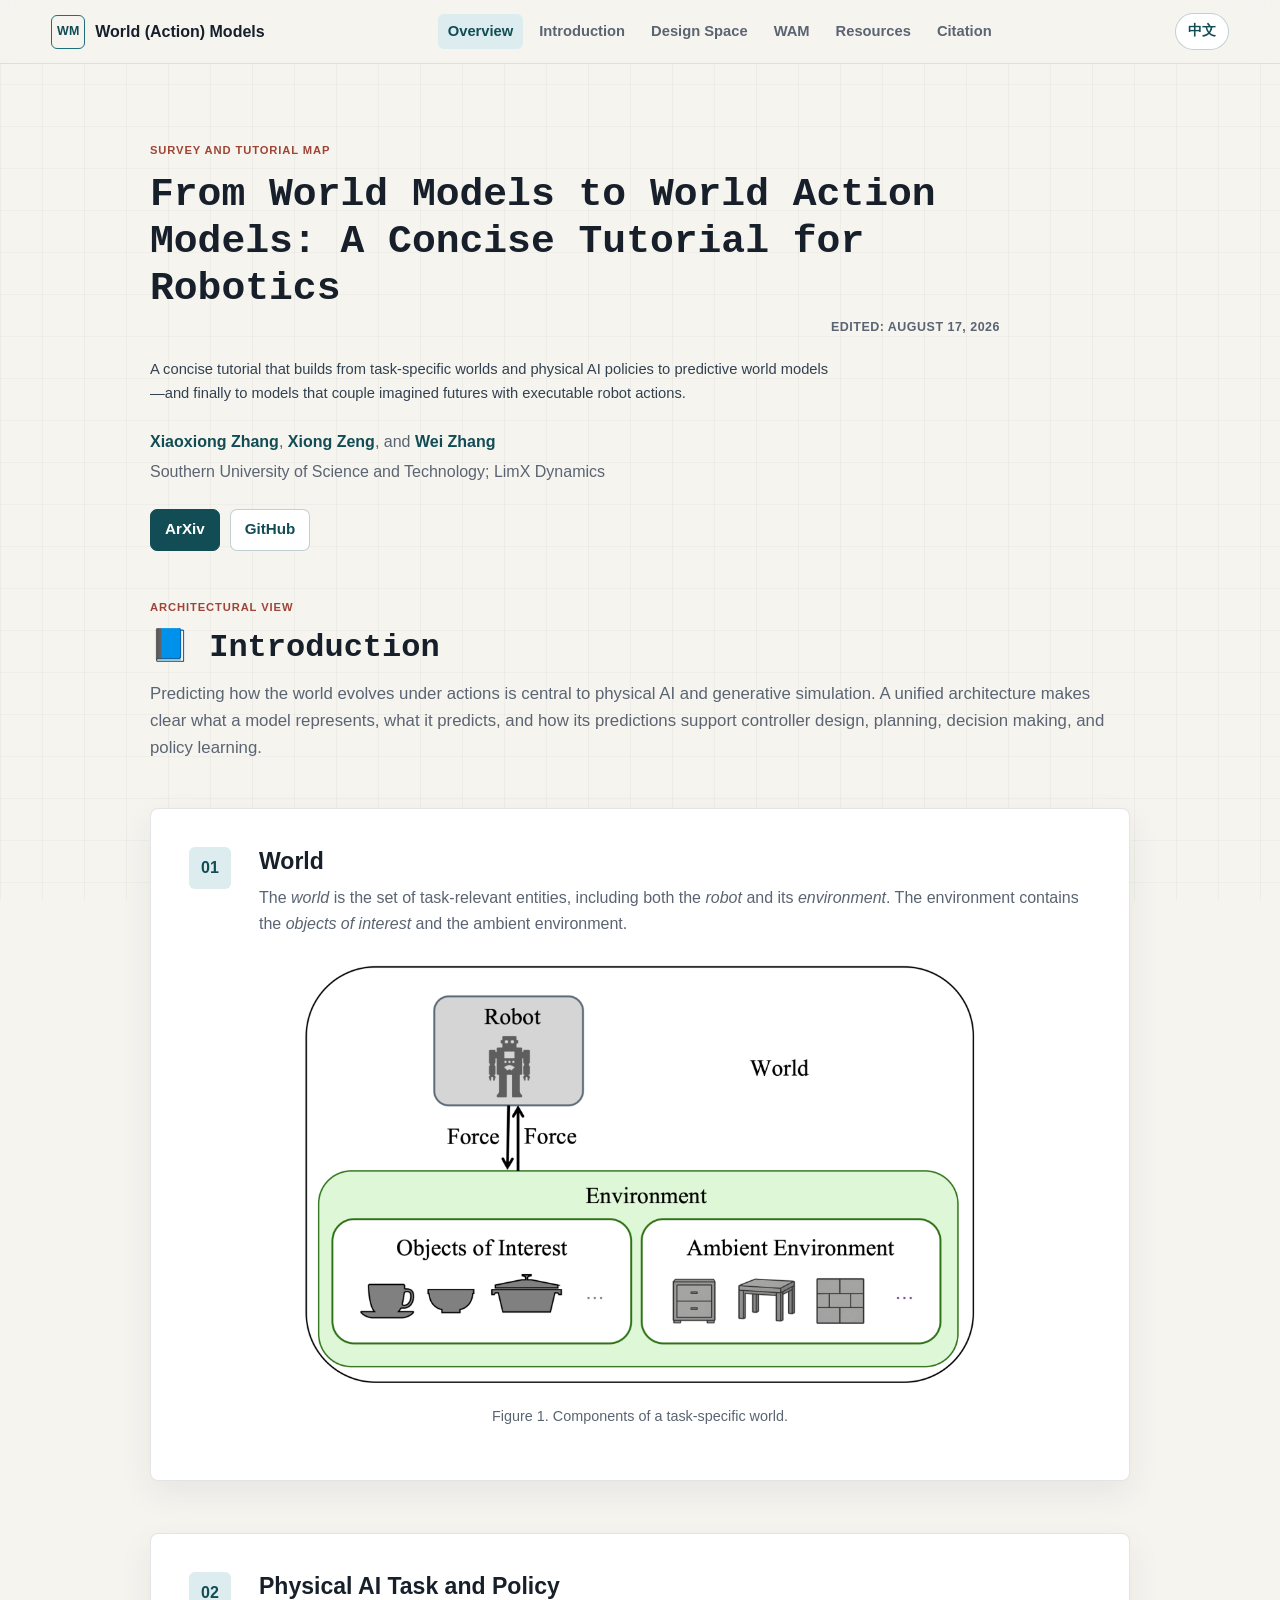
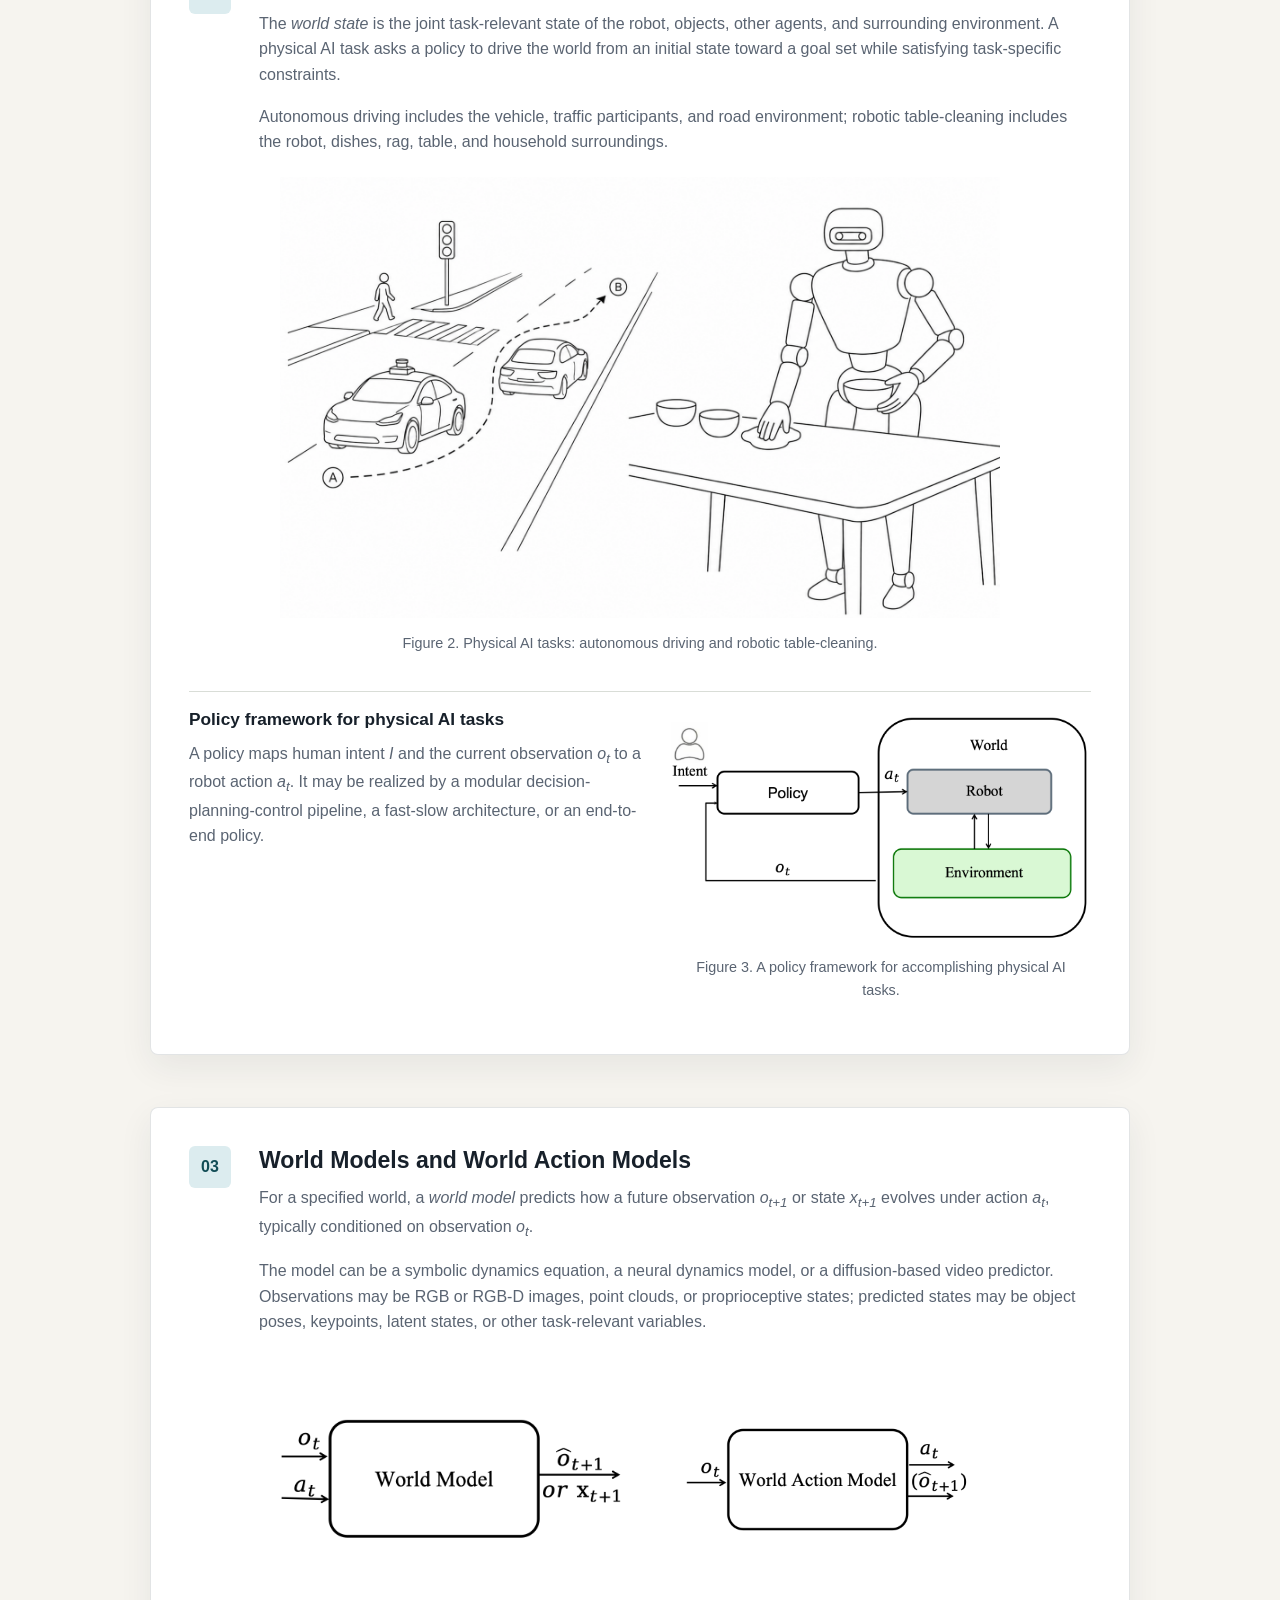
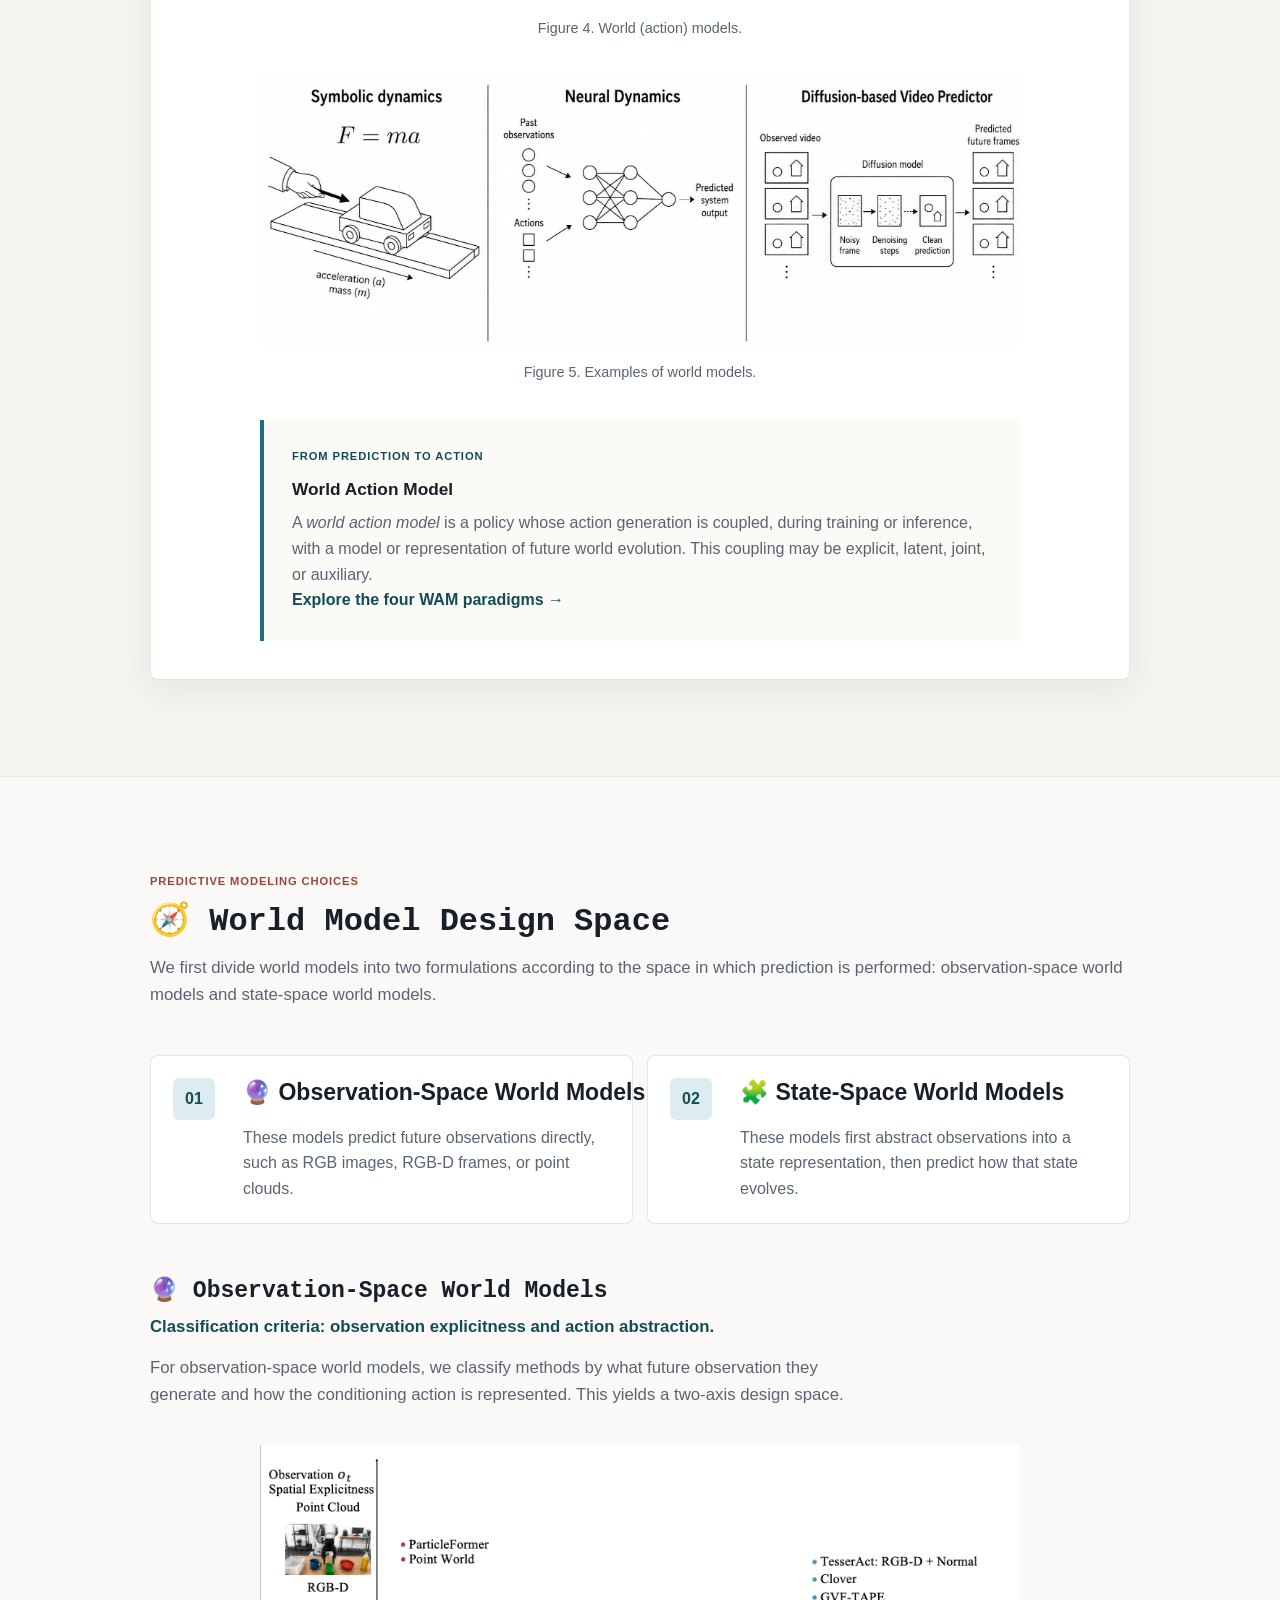
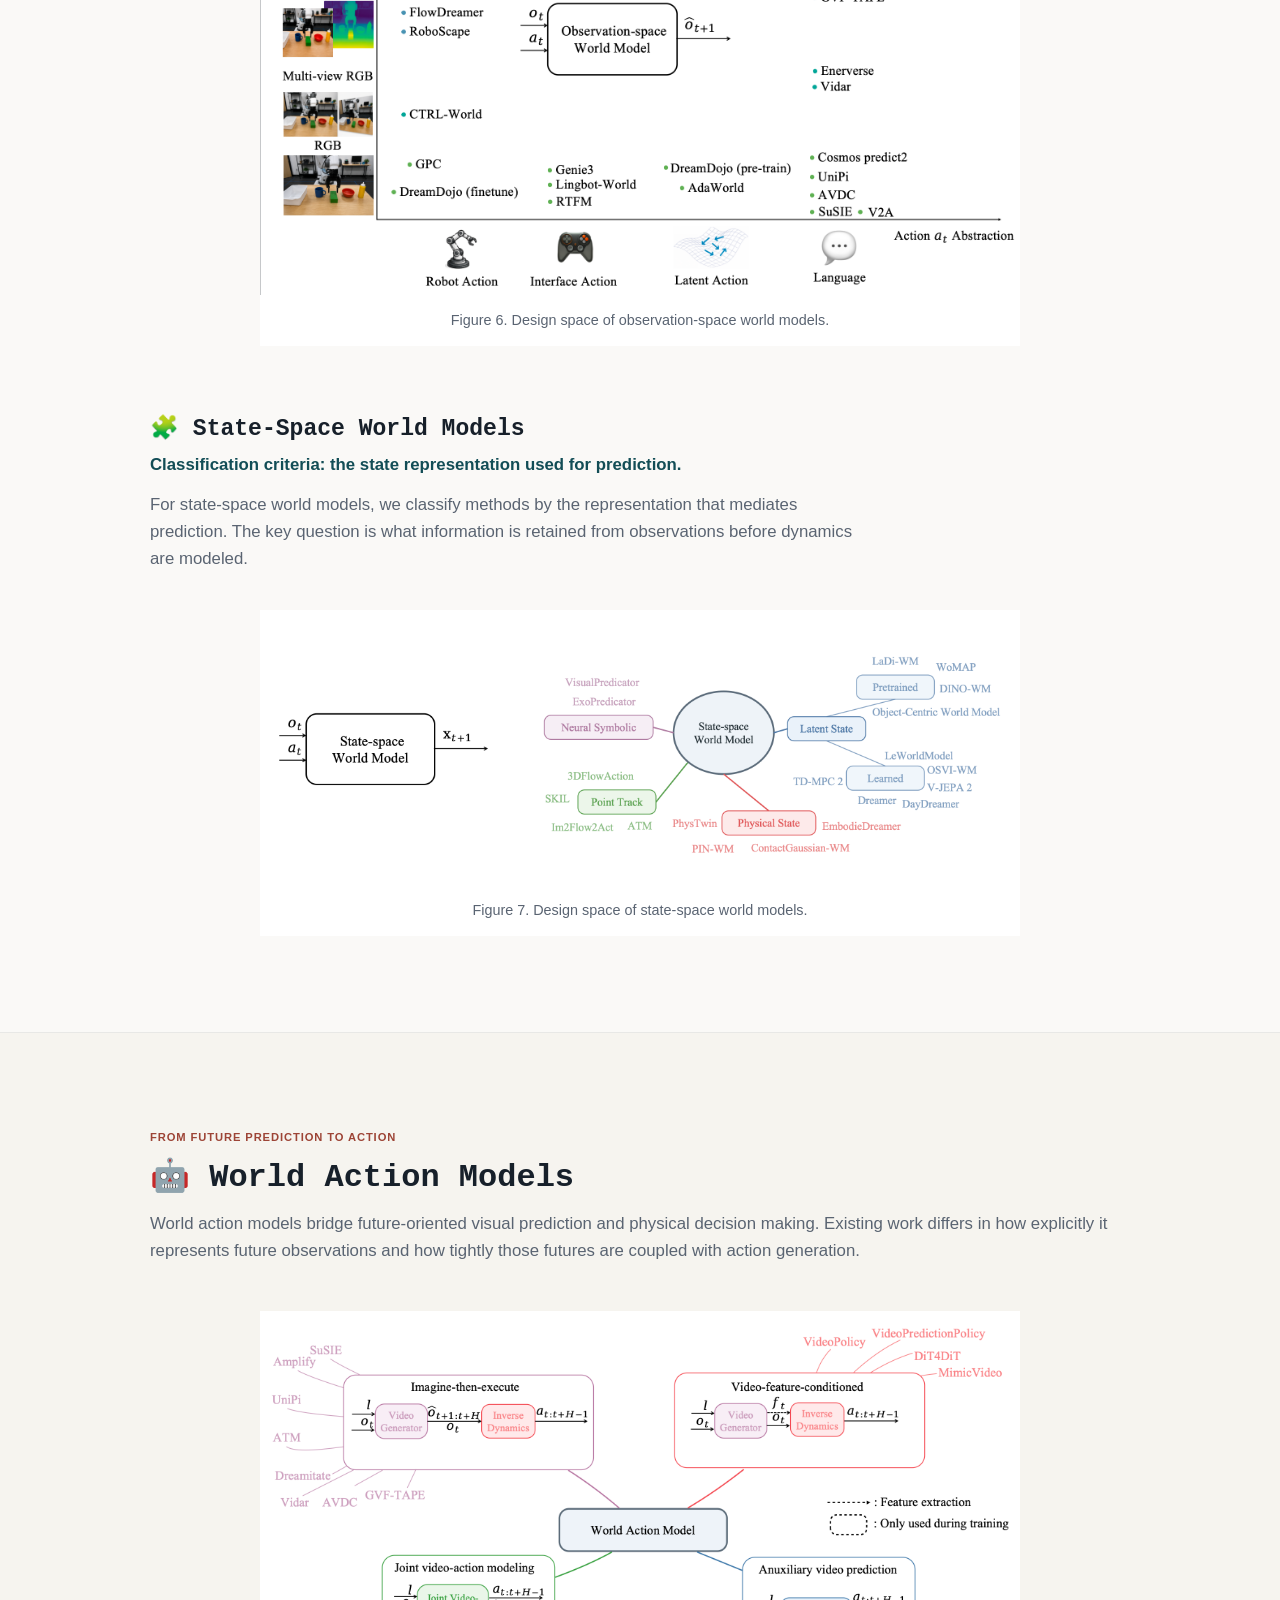
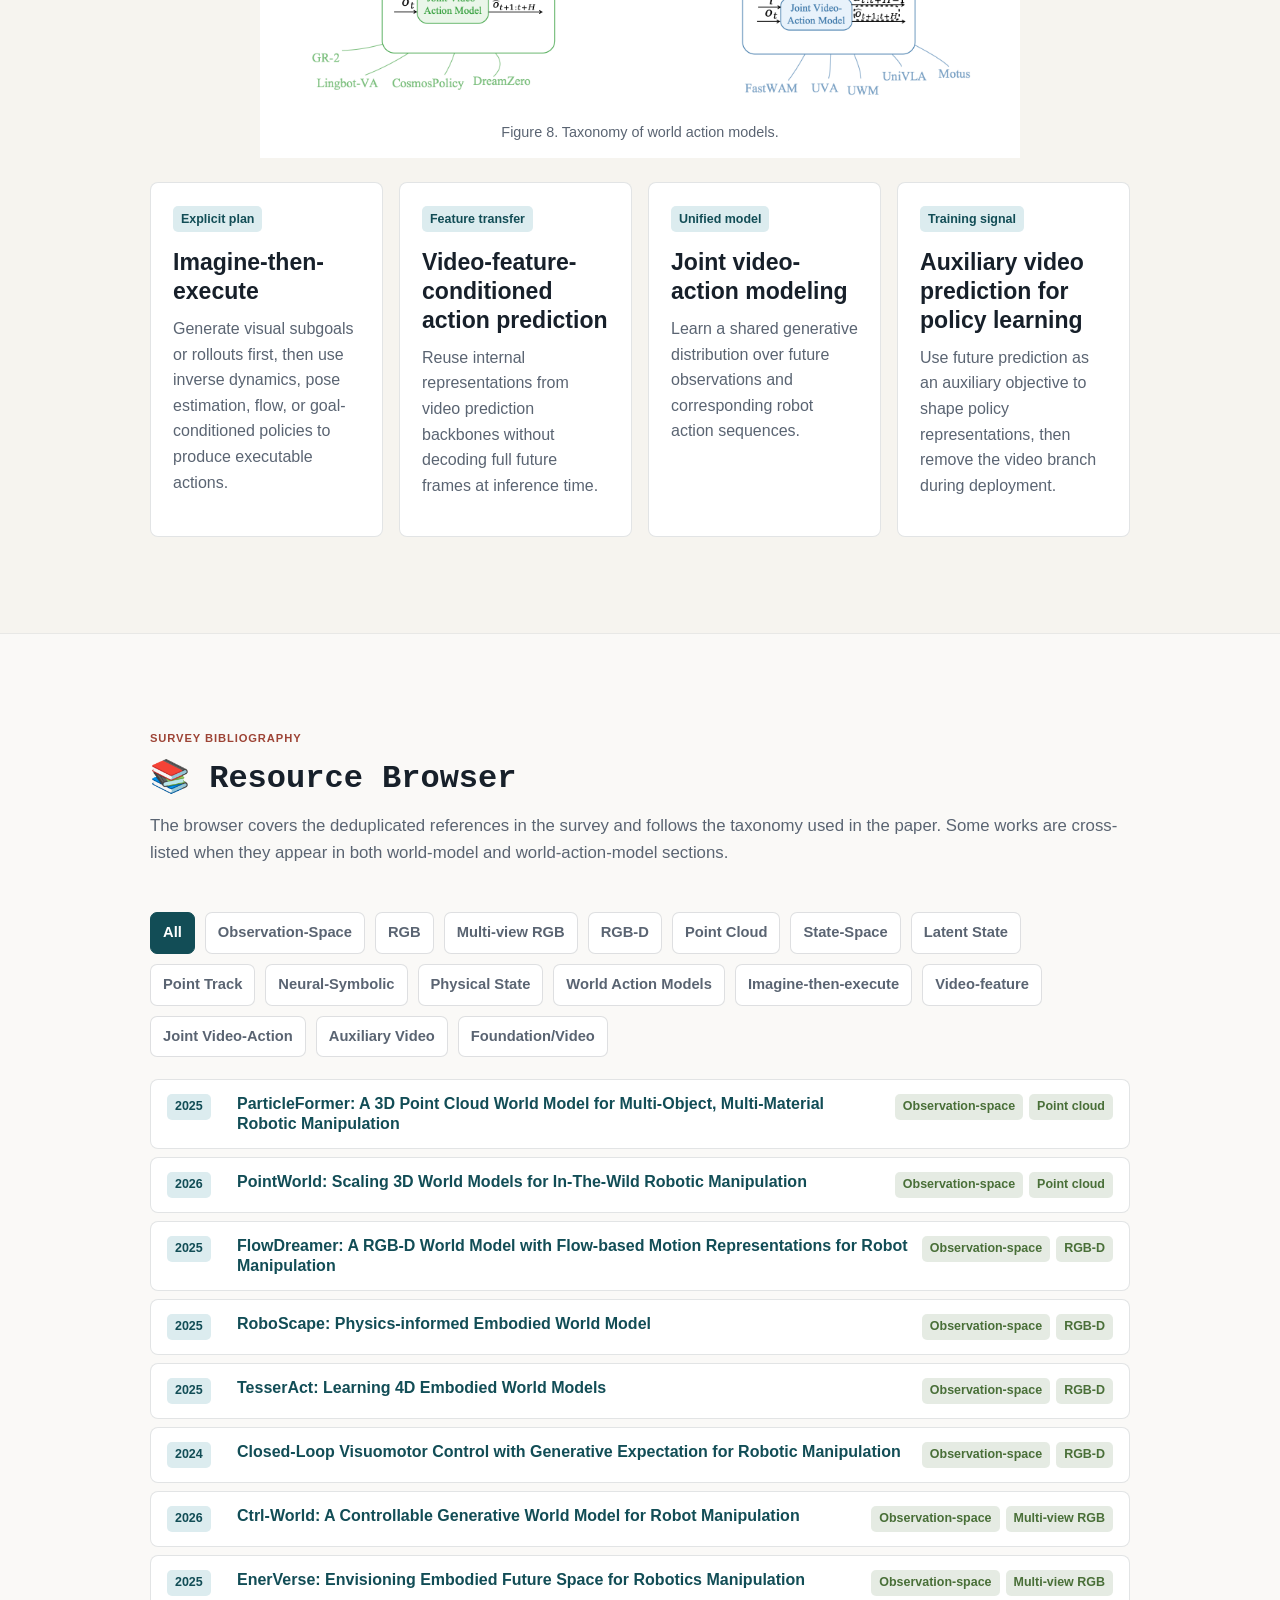
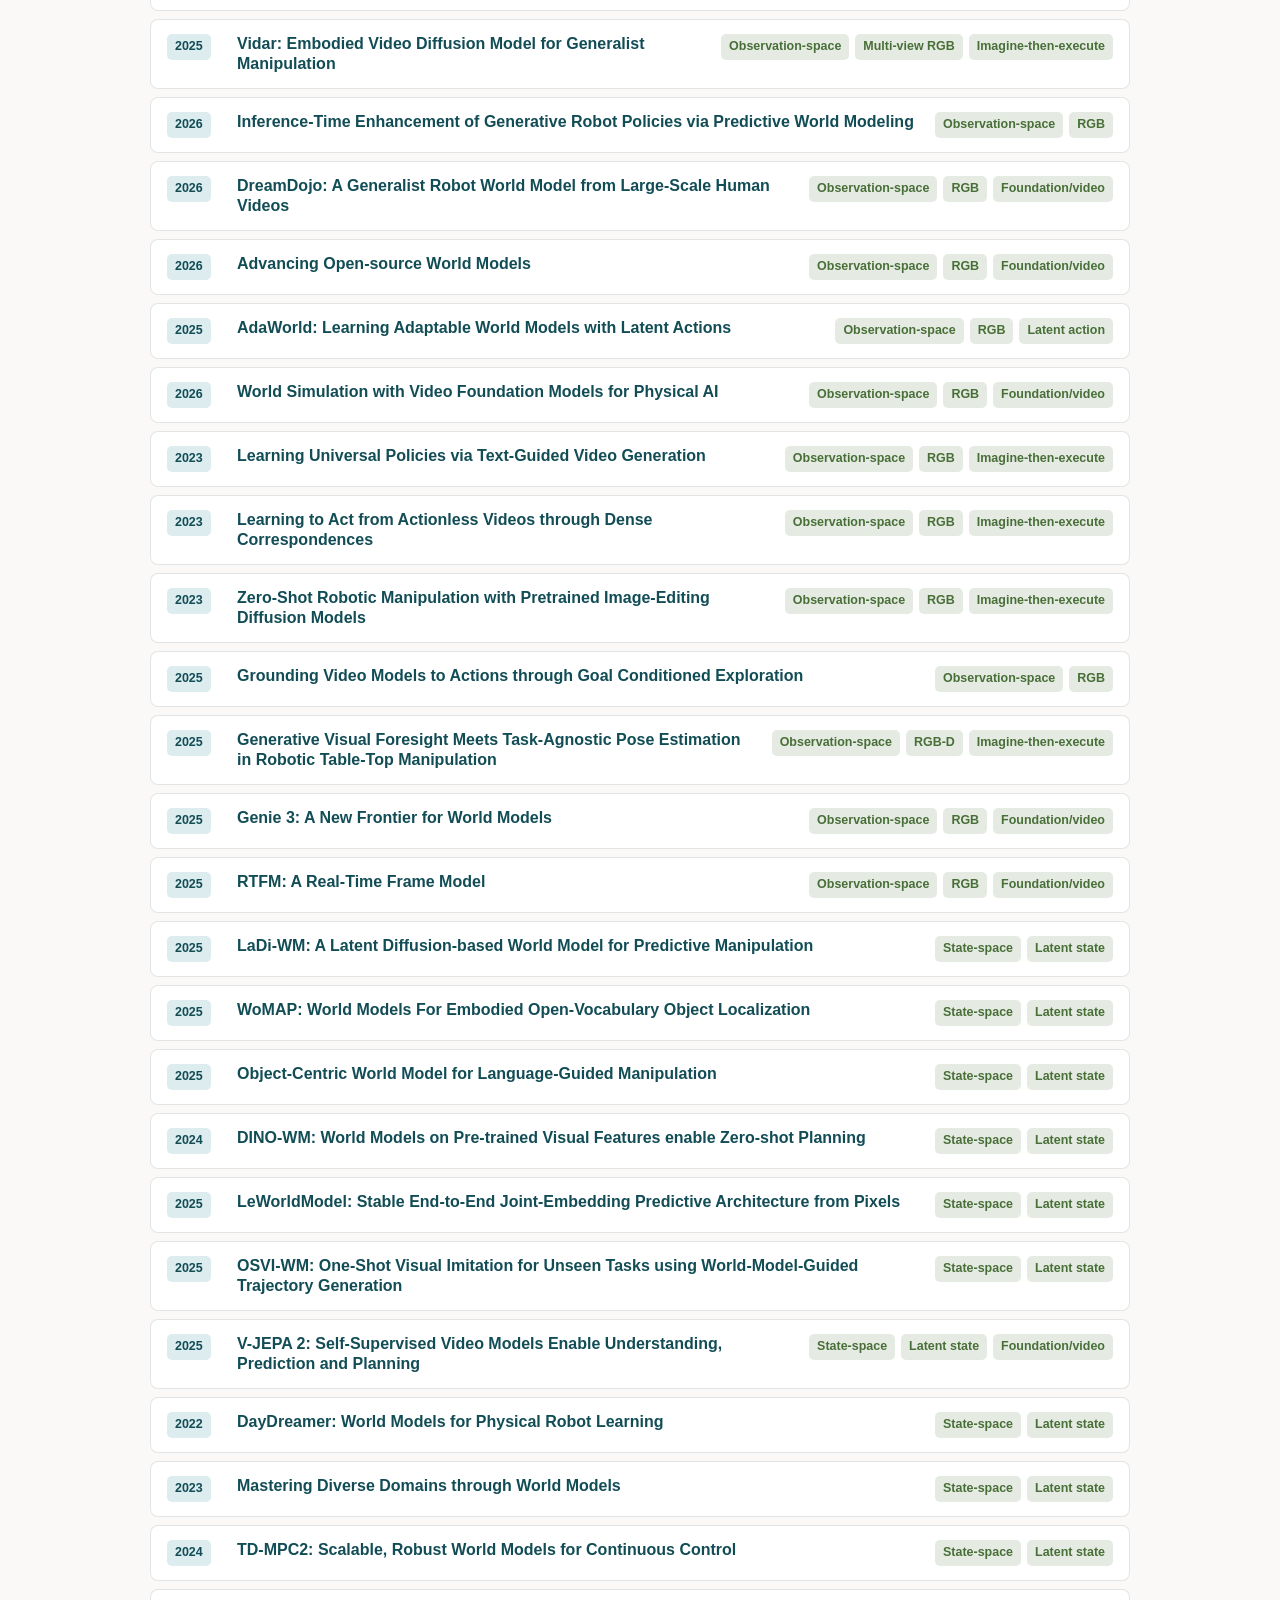
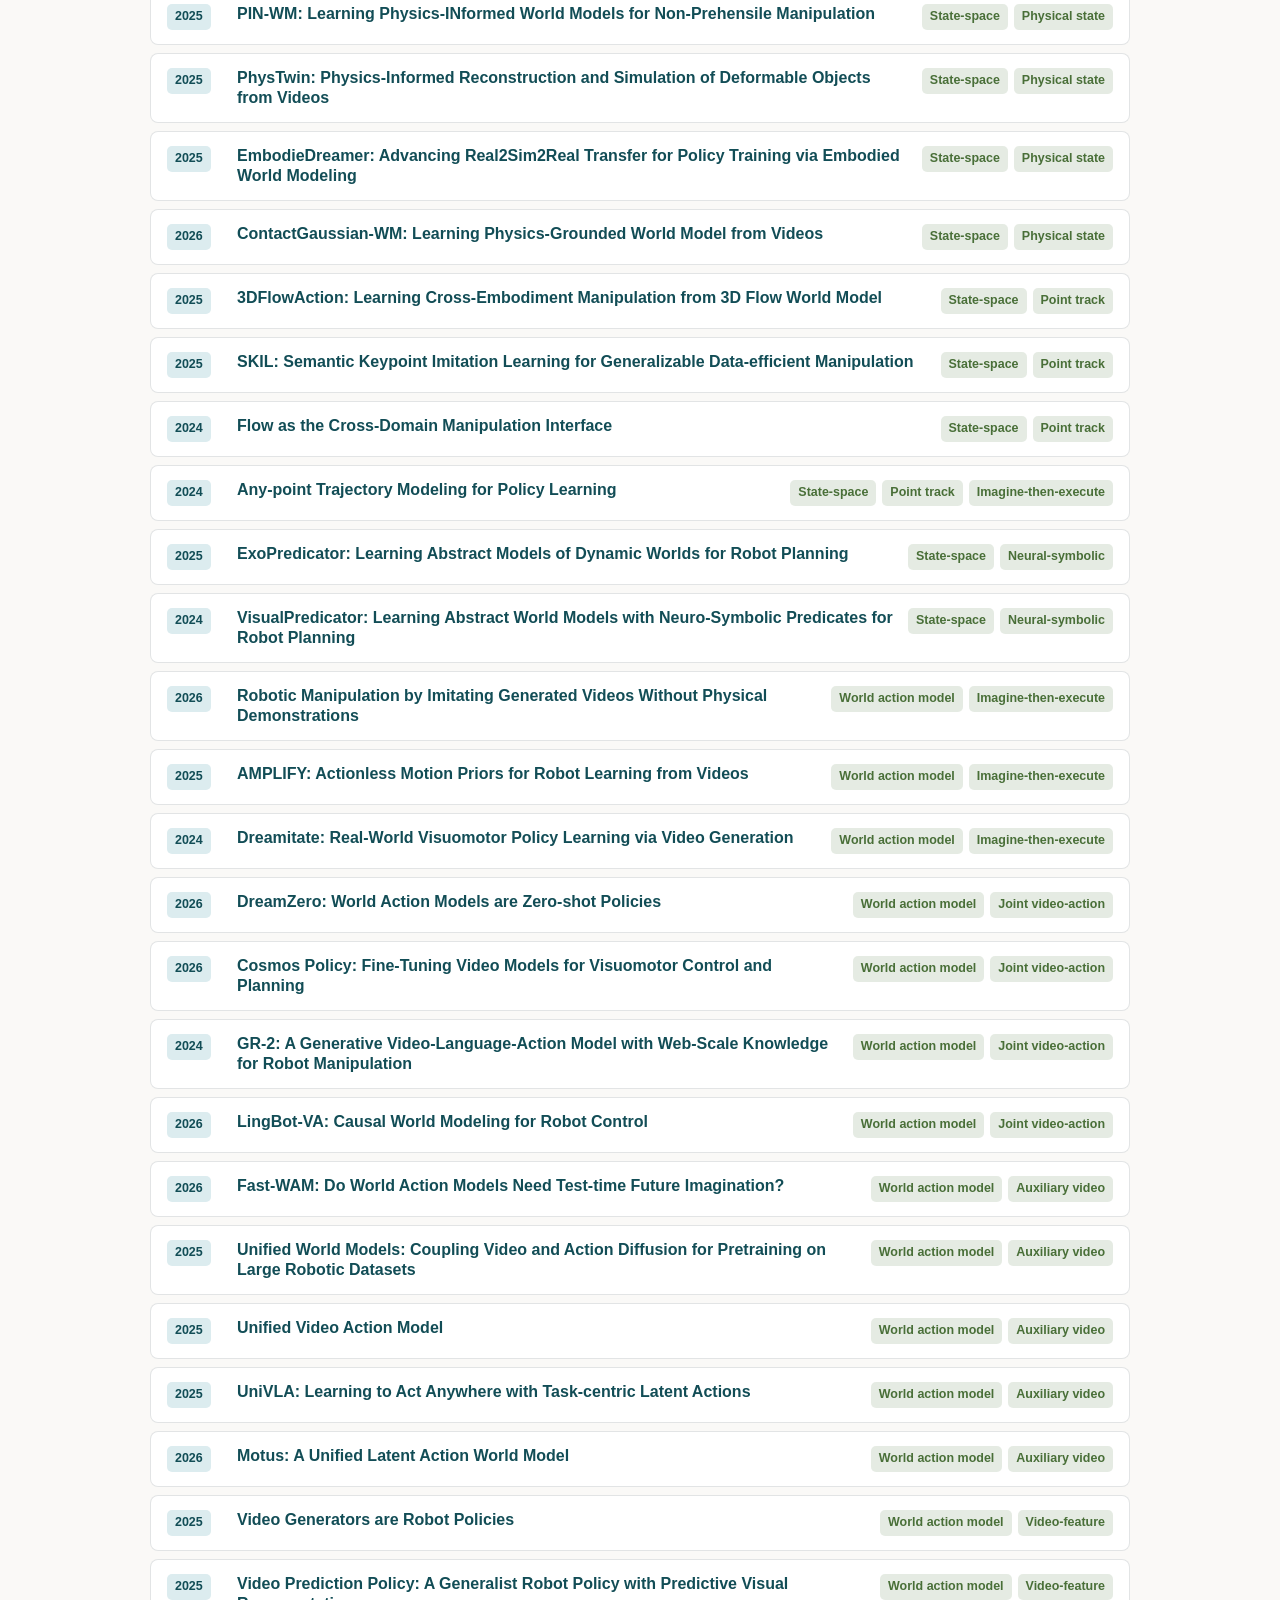
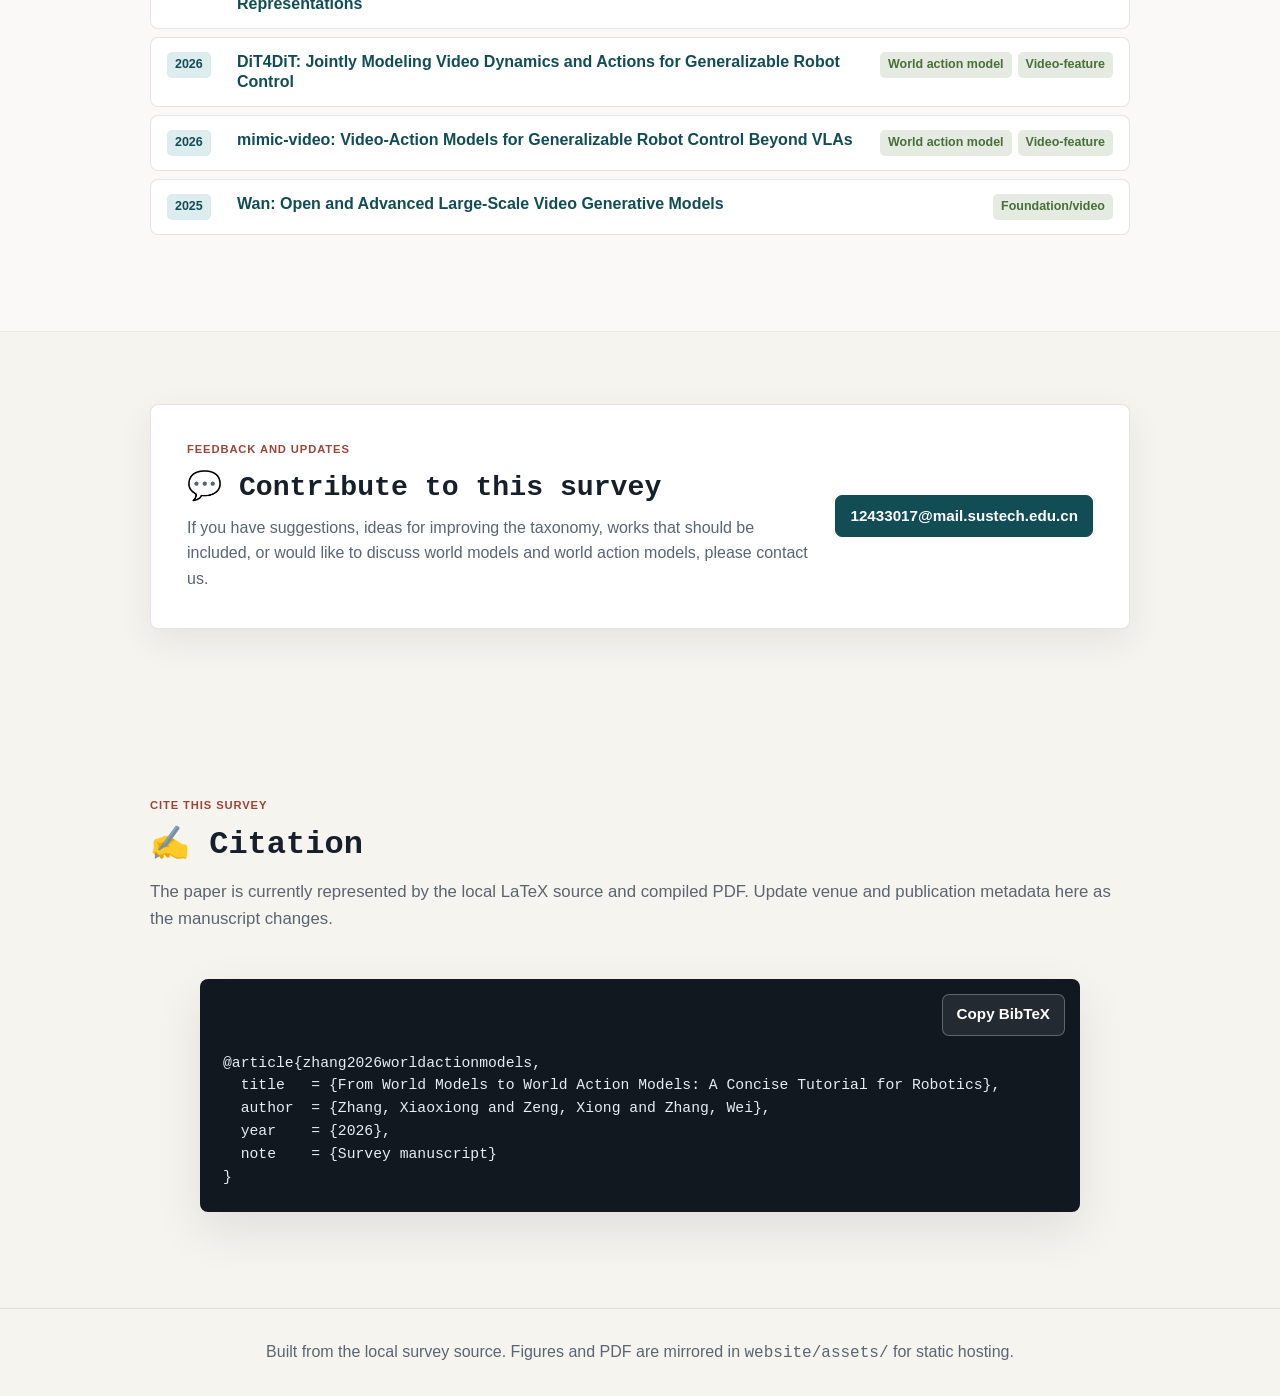
==== commit 02a7feab: "update website figures and readme" ====
--- a/website/index.html
+++ b/website/index.html
@@ -8,7 +8,7 @@
       name="description"
       content="A concise tutorial on world models and world action models for physical AI and robotics."
     >
-    <link rel="stylesheet" href="styles.css?v=20260725">
+    <link rel="stylesheet" href="styles.css?v=20260817">
   </head>
   <body>
     <header class="site-header">
@@ -33,7 +33,7 @@
           <p class="eyebrow">Survey and tutorial map</p>
           <div class="hero-title-block">
             <h1 id="hero-title">From World Models to World Action Models: A Concise Tutorial for Robotics</h1>
-            <p class="edited-date">Edited: July 25, 2026</p>
+            <p class="edited-date">Edited: August 17, 2026</p>
           </div>
           <p class="subtitle">
             A concise tutorial that builds from task-specific worlds and
@@ -83,8 +83,8 @@
               </div>
             </div>
             <figure class="introduction-figure compact">
-              <a href="assets/world.pdf?v=20260725" aria-label="Open the components of a world figure as a PDF">
-                <img src="assets/world.png?v=20260725" alt="A world consists of a robot and an environment containing objects of interest and the ambient environment.">
+              <a href="assets/world.pdf?v=20260817" aria-label="Open the components of a world figure as a PDF">
+                <img src="assets/world.png?v=20260817" alt="A world consists of a robot and an environment containing objects of interest and the ambient environment.">
               </a>
               <figcaption>Figure 1. Components of a task-specific world.</figcaption>
             </figure>
@@ -111,8 +111,8 @@
               </div>
             </div>
             <figure class="introduction-figure">
-              <a href="assets/two_tasks.pdf?v=20260725" aria-label="Open physical AI task examples as a PDF">
-                <img src="assets/two_tasks.png?v=20260725" alt="Autonomous driving and robotic table-cleaning as two examples of physical AI tasks.">
+              <a href="assets/two_tasks.pdf?v=20260817" aria-label="Open physical AI task examples as a PDF">
+                <img src="assets/two_tasks.png?v=20260817" alt="Autonomous driving and robotic table-cleaning as two examples of physical AI tasks.">
               </a>
               <figcaption>Figure 2. Physical AI tasks: autonomous driving and robotic table-cleaning.</figcaption>
             </figure>
@@ -128,8 +128,8 @@
                 </p>
               </div>
               <figure class="introduction-figure">
-                <a href="assets/policy_all.pdf?v=20260725" aria-label="Open the closed-loop policy framework as a PDF">
-                  <img src="assets/policy_all.png?v=20260725" alt="Human intent and the current observation feed a policy that sends an action to the robot.">
+                <a href="assets/policy_all.pdf?v=20260817" aria-label="Open the closed-loop policy framework as a PDF">
+                  <img src="assets/policy_all.png?v=20260817" alt="Human intent and the current observation feed a policy that sends an action to the robot.">
                 </a>
                 <figcaption>Figure 3. A policy framework for accomplishing physical AI tasks.</figcaption>
               </figure>
@@ -159,18 +159,18 @@
             </div>
             <figure class="introduction-figure wide model-comparison">
               <div class="model-comparison-grid">
-                <a href="assets/world_model.pdf?v=20260725" aria-label="Open the world model architecture figure as a PDF">
-                  <img src="assets/world_model.png?v=20260725" alt="A world model predicts future observations or states from observation history and an action.">
+                <a href="assets/world_model.pdf?v=20260817" aria-label="Open the world model architecture figure as a PDF">
+                  <img src="assets/world_model.png?v=20260817" alt="A world model predicts future observations or states from observation history and an action.">
                 </a>
-                <a href="assets/world_action_model.pdf?v=20260725" aria-label="Open the world action model architecture figure as a PDF">
-                  <img src="assets/world_action_model.png?v=20260725" alt="A world action model predicts future actions and optionally future observations from the current observation and current action.">
+                <a href="assets/world_action_model.pdf?v=20260817" aria-label="Open the world action model architecture figure as a PDF">
+                  <img src="assets/world_action_model.png?v=20260817" alt="A world action model predicts future actions and optionally future observations from the current observation and current action.">
                 </a>
               </div>
               <figcaption>Figure 4. World (action) models.</figcaption>
             </figure>
             <figure class="introduction-figure wide">
-              <a href="assets/world_model_examples.pdf?v=20260725" aria-label="Open examples of world models as a PDF">
-                <img src="assets/world_model_examples.png?v=20260725" alt="Examples spanning symbolic, neural, and diffusion-based world models.">
+              <a href="assets/world_model_examples.pdf?v=20260817" aria-label="Open examples of world models as a PDF">
+                <img src="assets/world_model_examples.png?v=20260817" alt="Examples spanning symbolic, neural, and diffusion-based world models.">
               </a>
               <figcaption>Figure 5. Examples of world models.</figcaption>
             </figure>
@@ -233,9 +233,9 @@
               </p>
             </div>
             <figure class="figure-panel large">
-              <a href="assets/obsWM.pdf?v=20260725">
+              <a href="assets/obsWM.pdf?v=20260817">
                 <img
-                  src="assets/obsWM.png?v=20260725"
+                  src="assets/obsWM.png?v=20260817"
                   alt="Design space of observation-space world models."
                 >
               </a>
@@ -257,9 +257,9 @@
               </p>
             </div>
             <figure class="figure-panel large">
-              <a href="assets/stateWM.pdf?v=20260725">
+              <a href="assets/stateWM.pdf?v=20260817">
                 <img
-                  src="assets/stateWM.png?v=20260725"
+                  src="assets/stateWM.png?v=20260817"
                   alt="Design space of state-space world models."
                 >
               </a>
@@ -282,9 +282,9 @@
         </div>
 
         <figure class="wide-figure">
-          <a href="assets/wam.pdf?v=20260725">
+          <a href="assets/wam.pdf?v=20260817">
             <img
-              src="assets/wam.png?v=20260725"
+              src="assets/wam.png?v=20260817"
               alt="Taxonomy of world action model paradigms."
             >
           </a>
@@ -470,6 +470,6 @@
       </p>
     </footer>
 
-    <script src="script.js?v=20260725"></script>
+    <script src="script.js?v=20260817"></script>
   </body>
 </html>
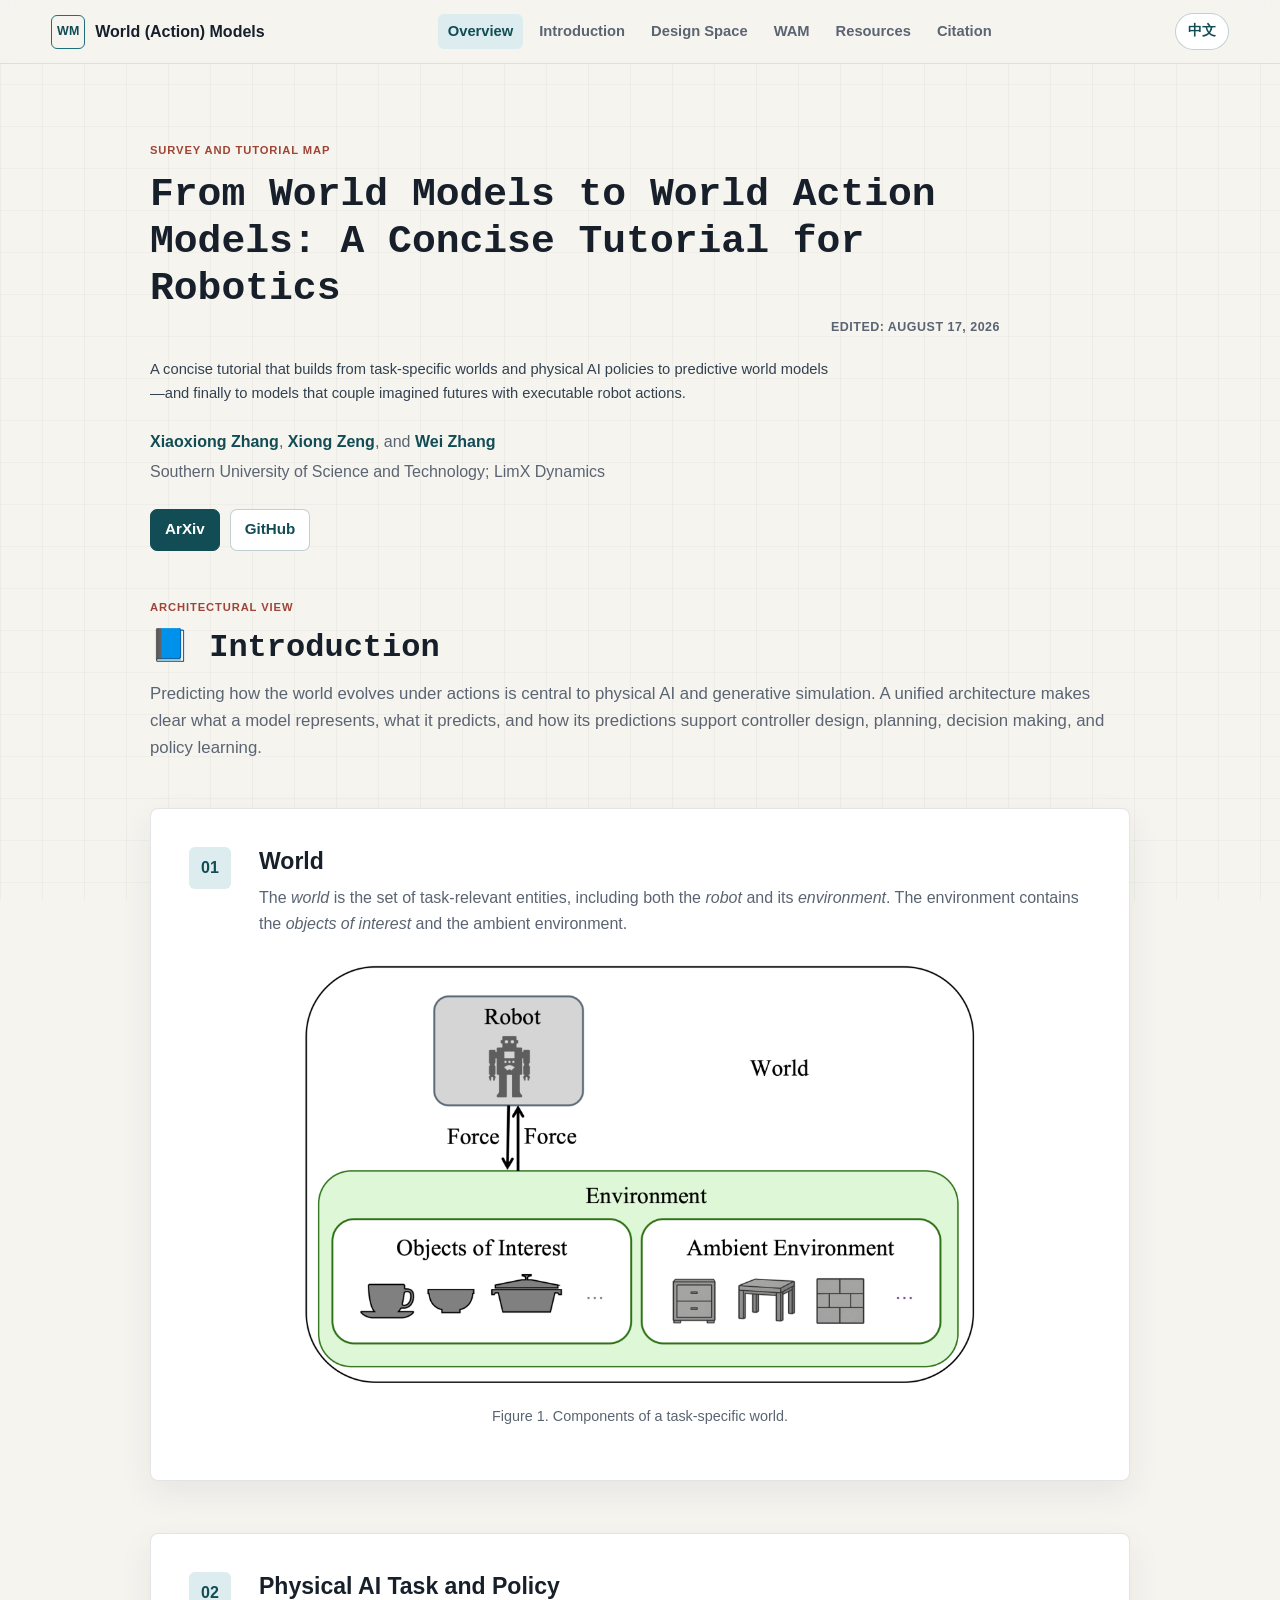
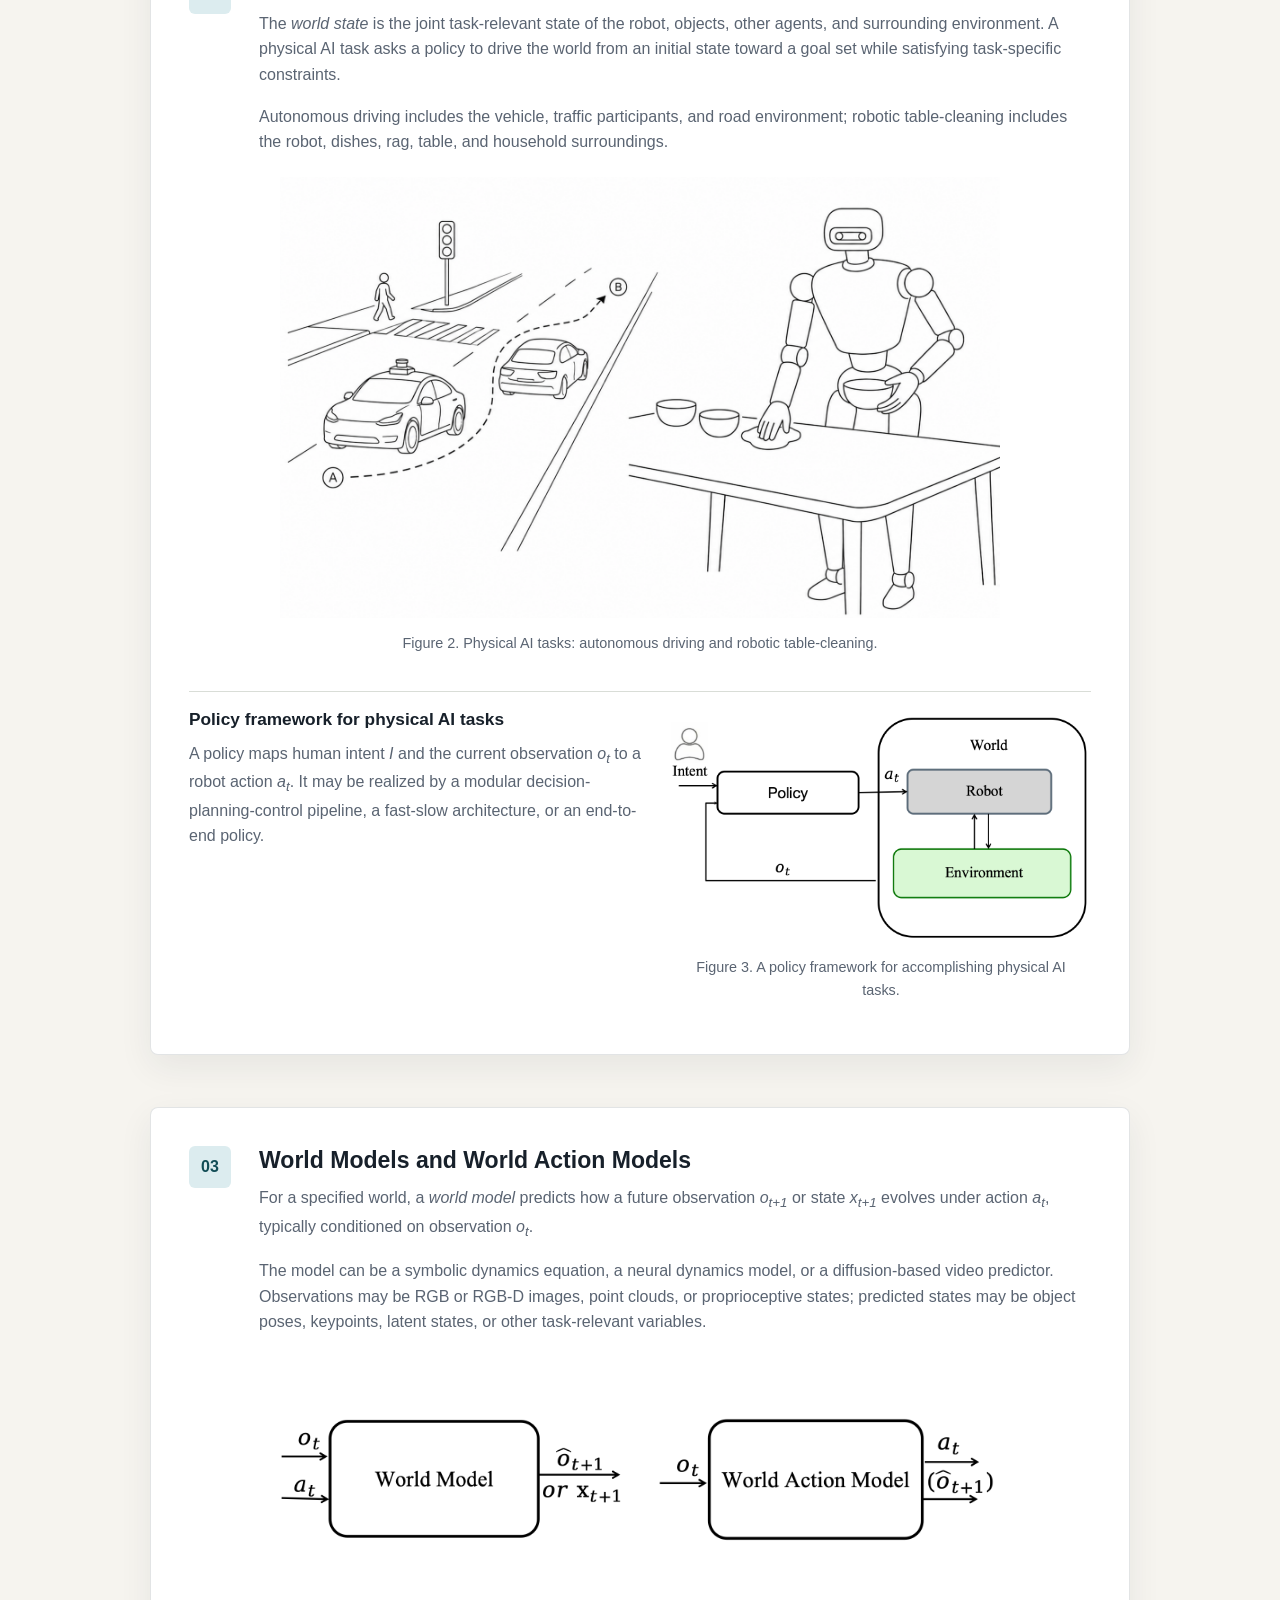
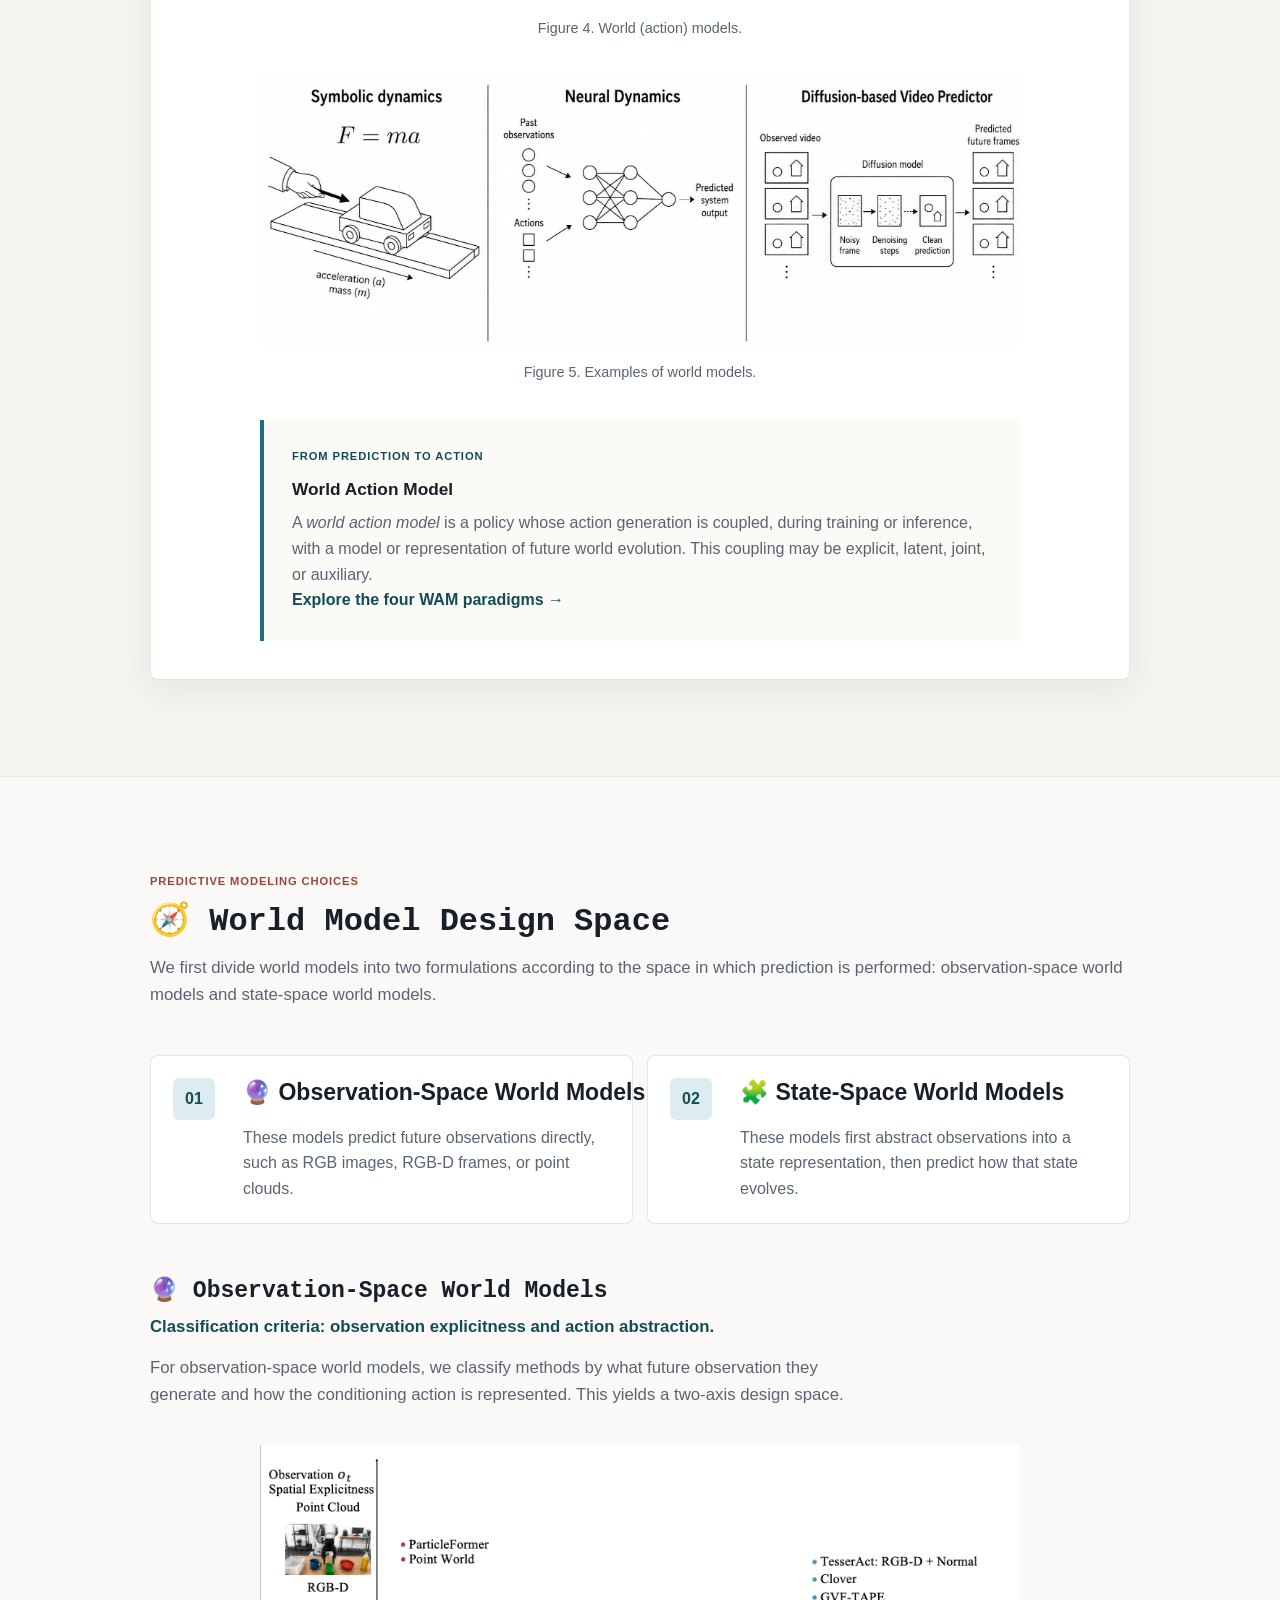
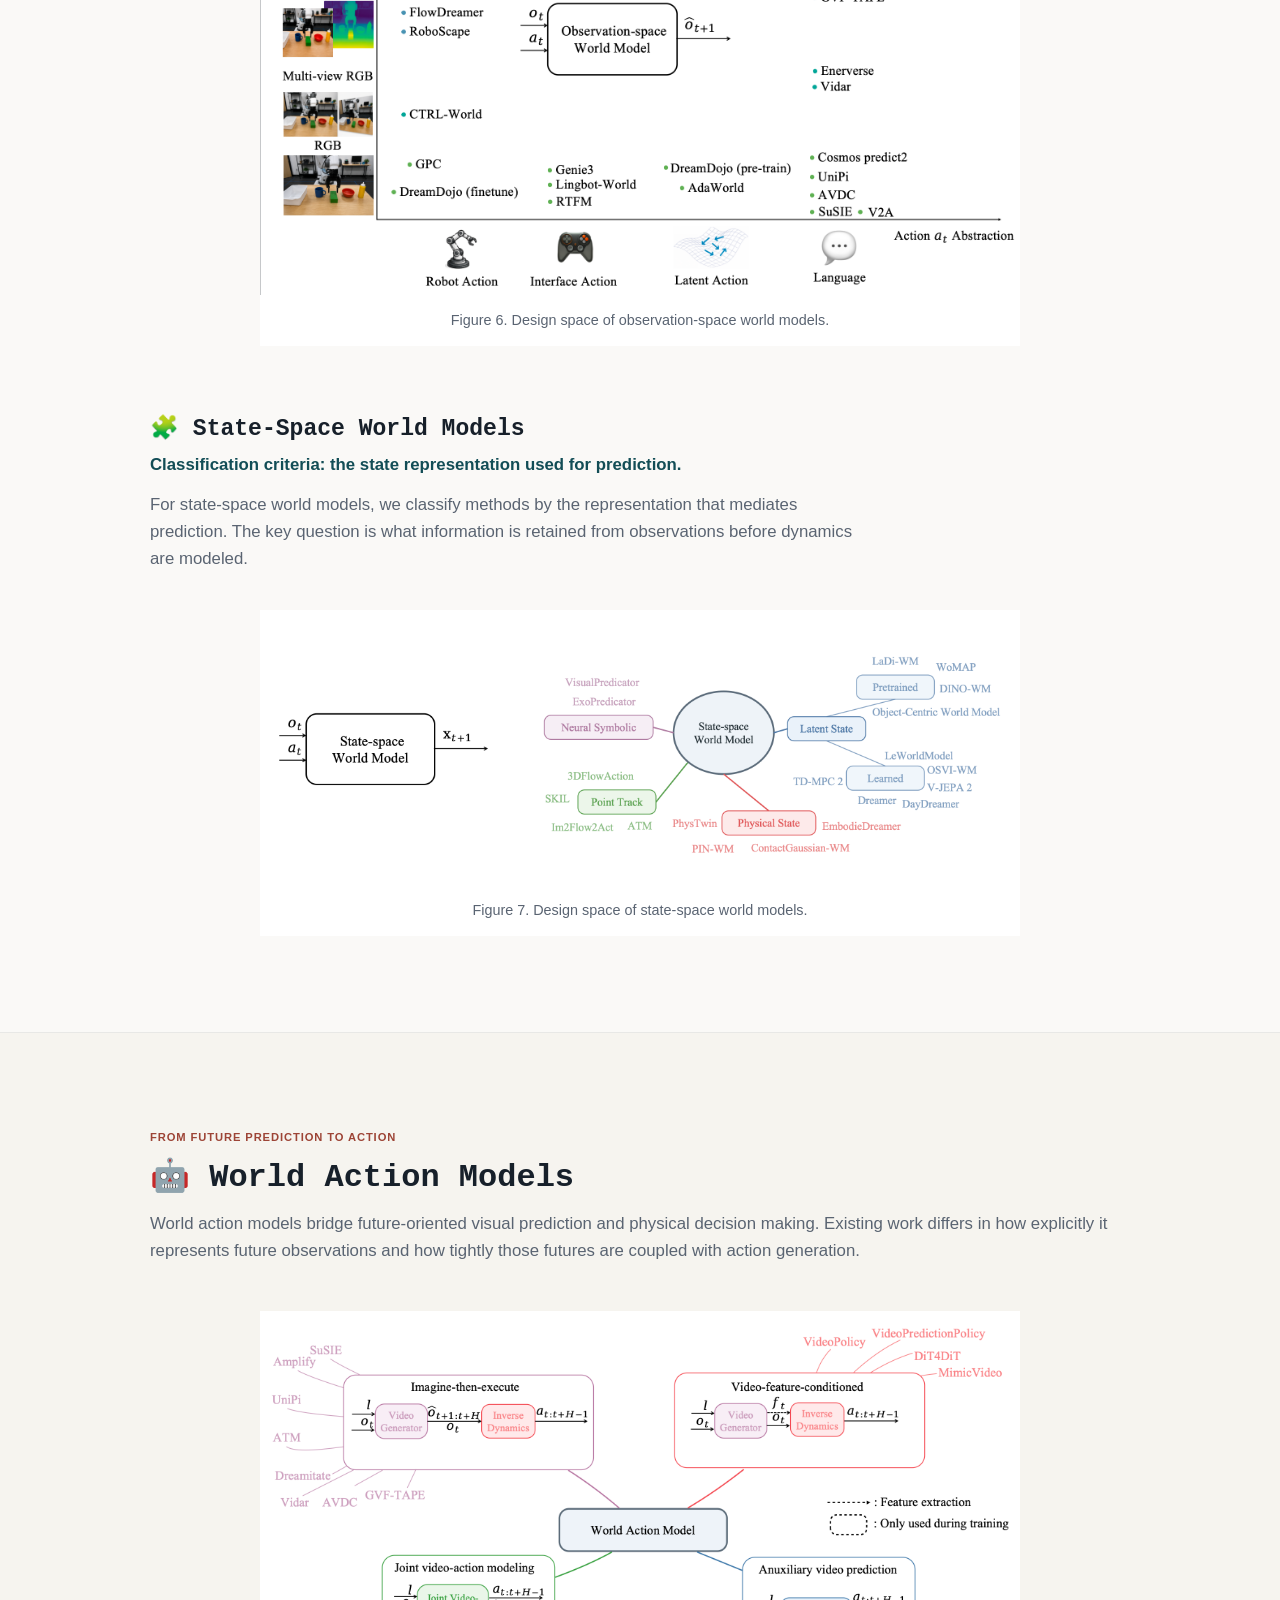
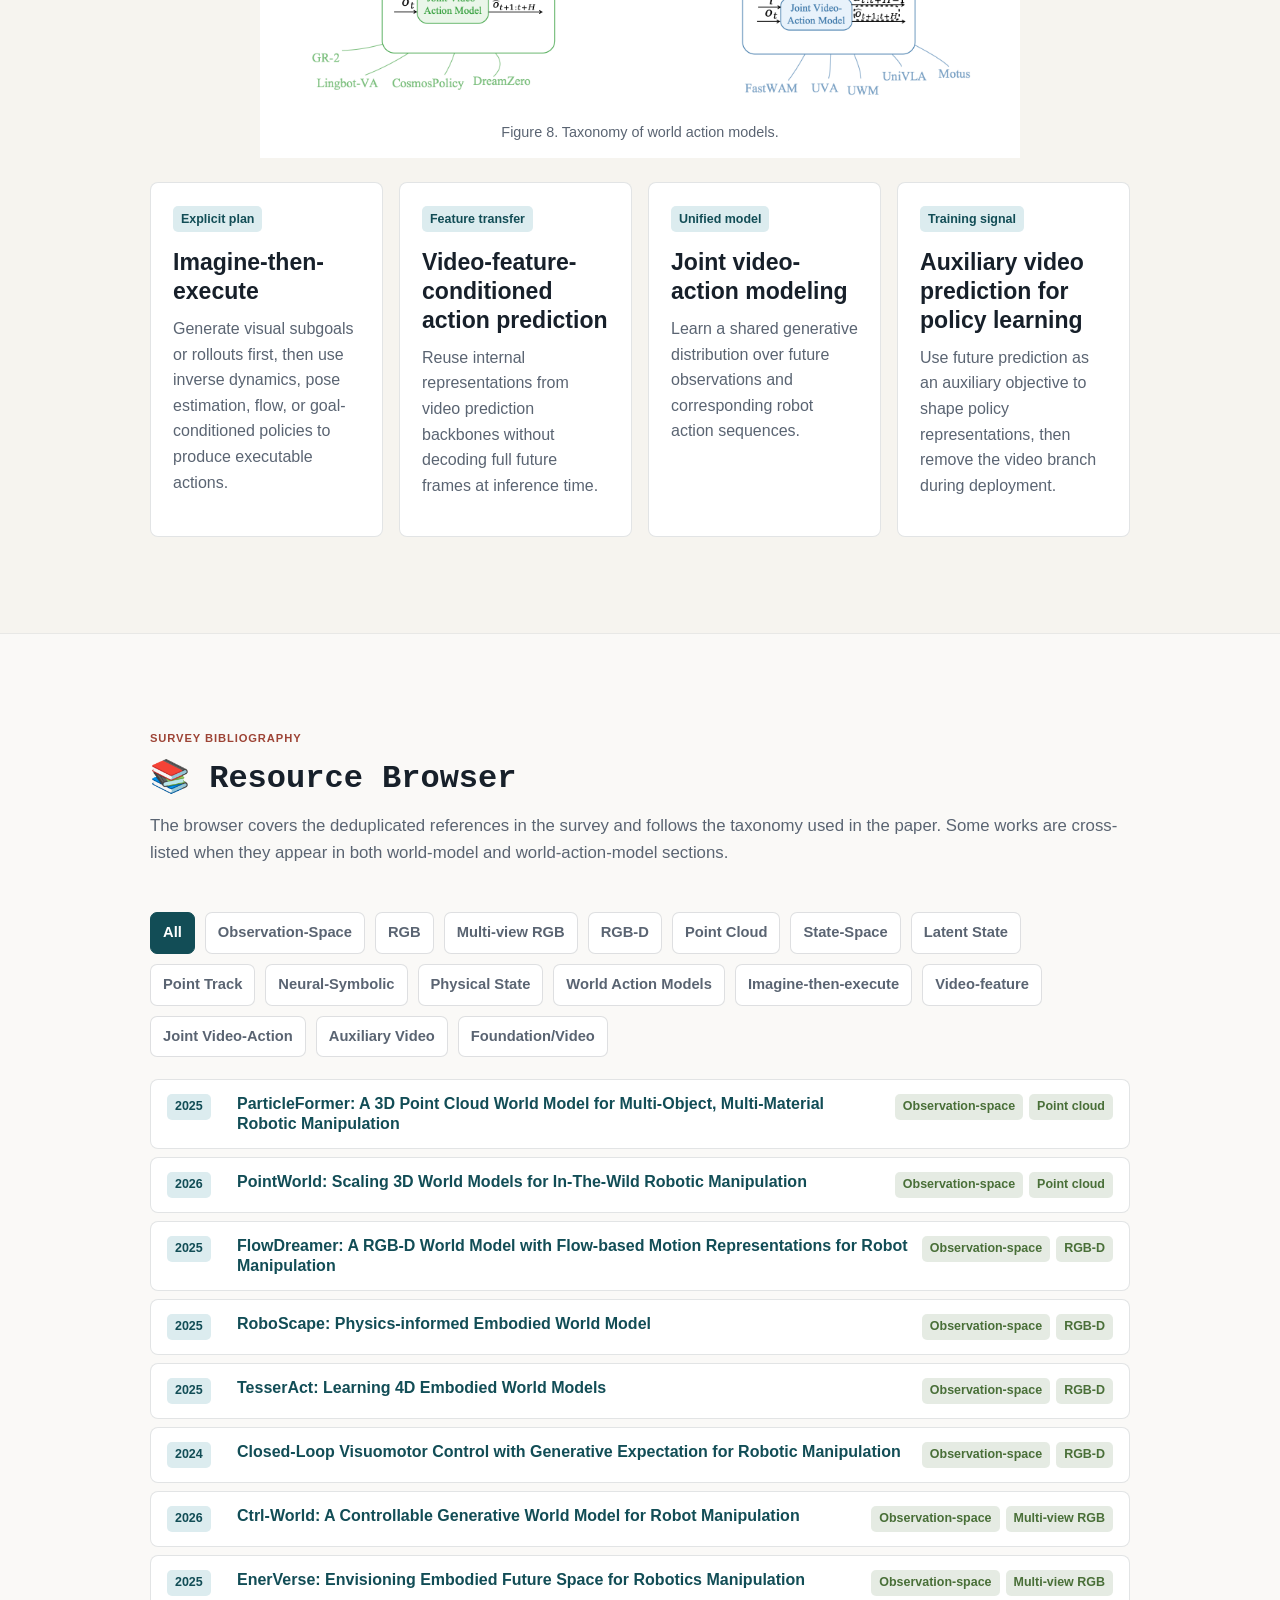
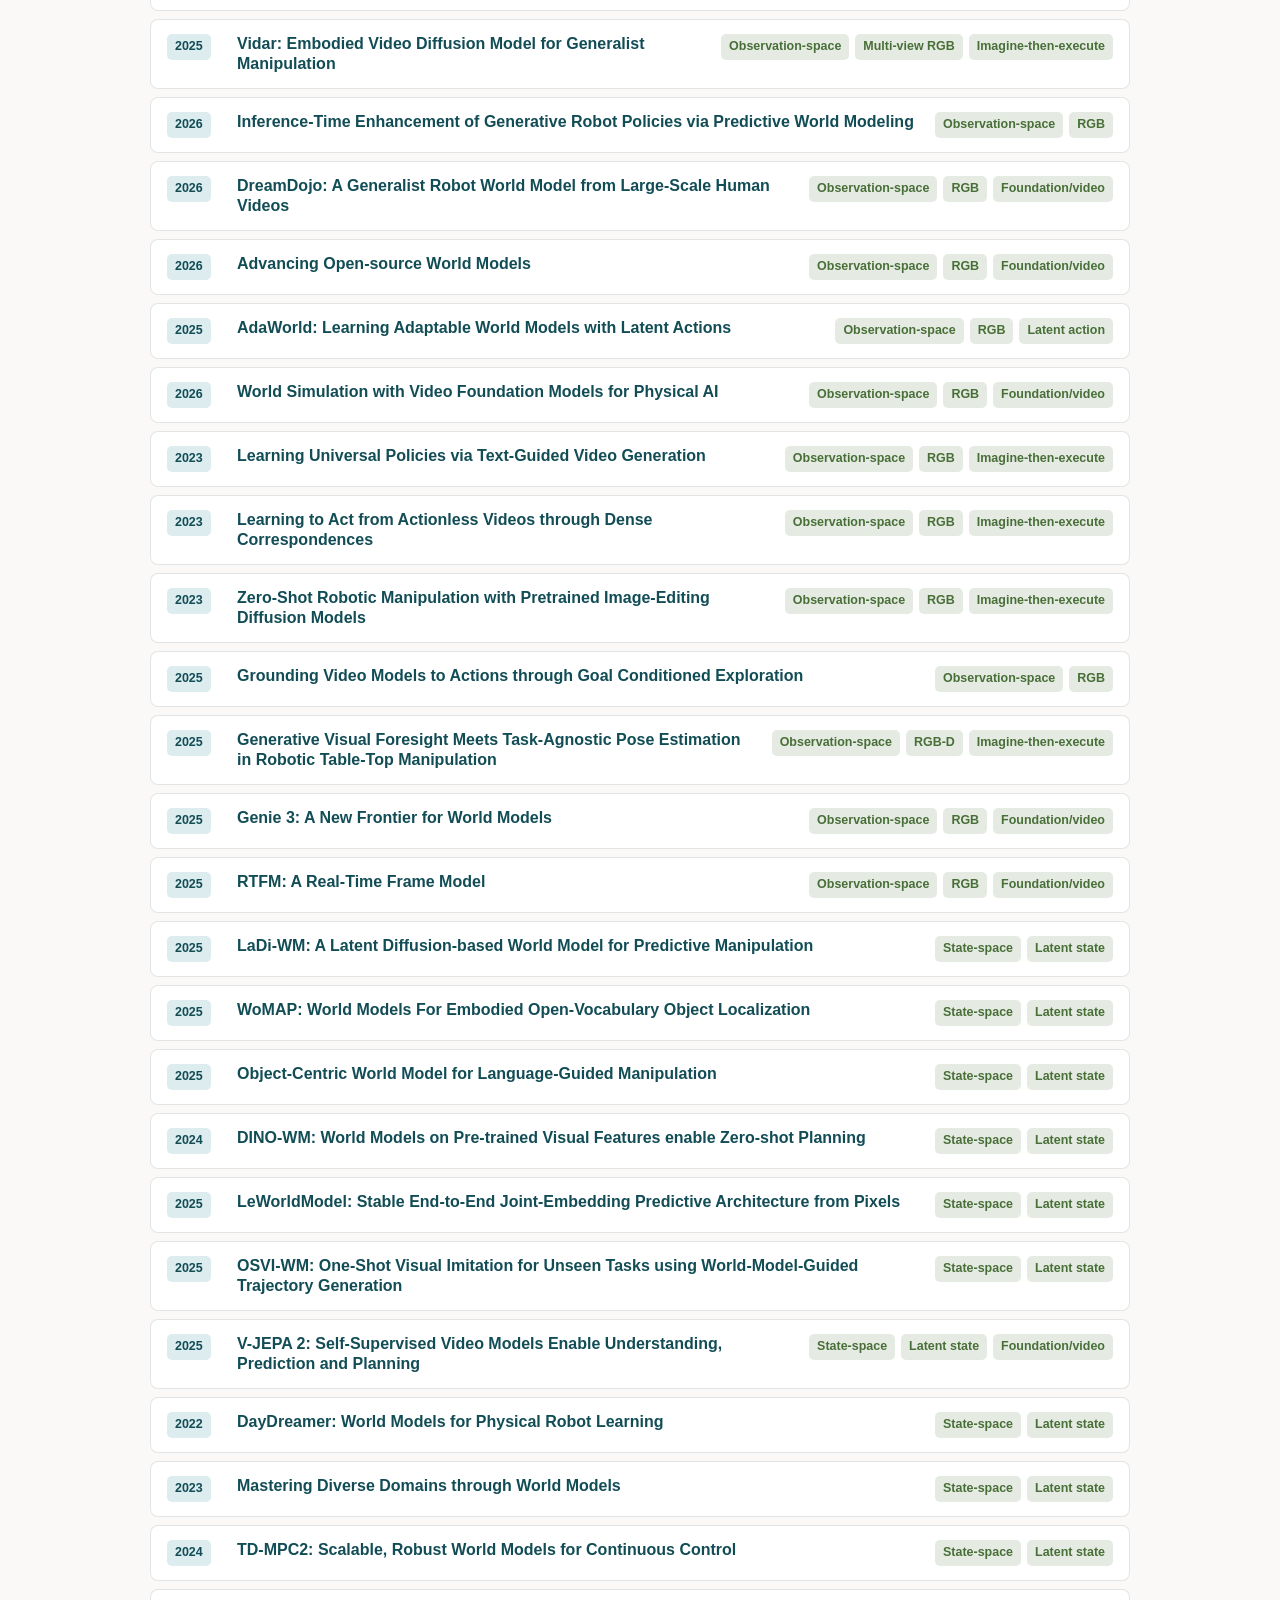
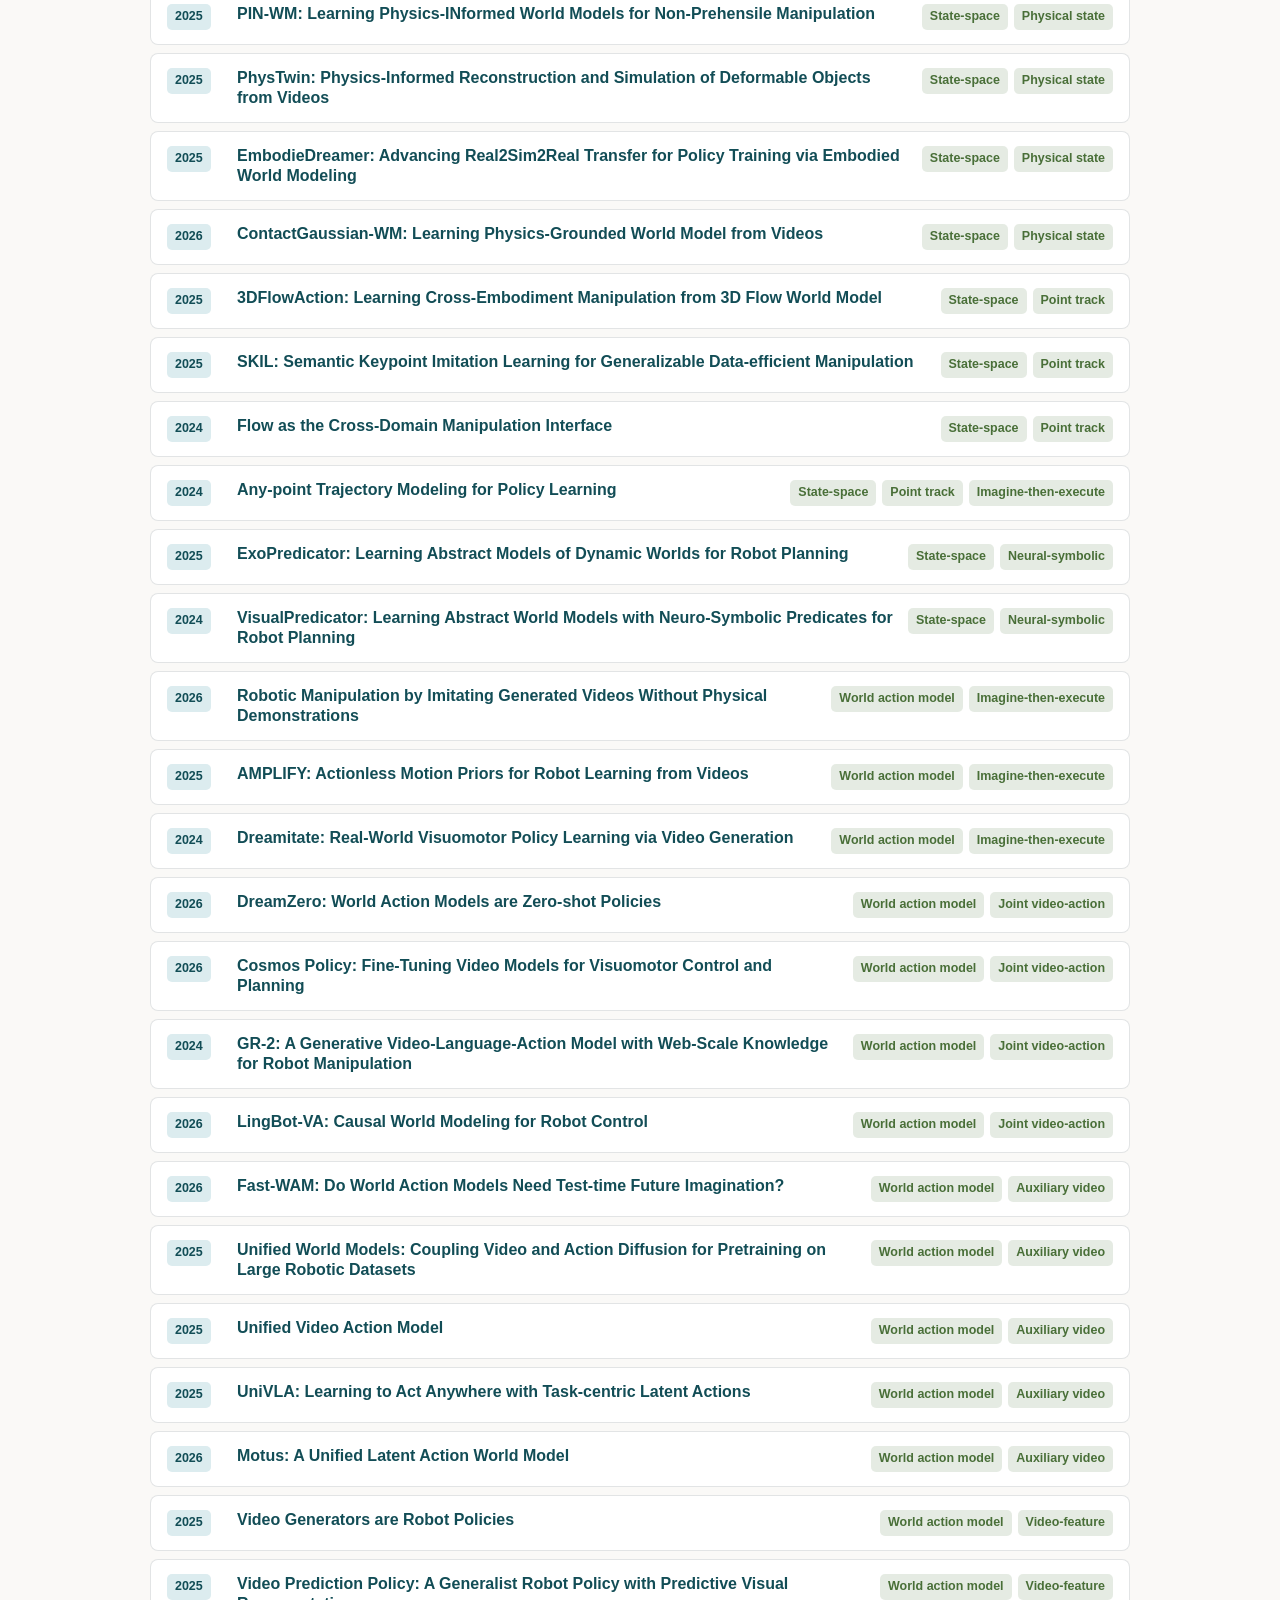
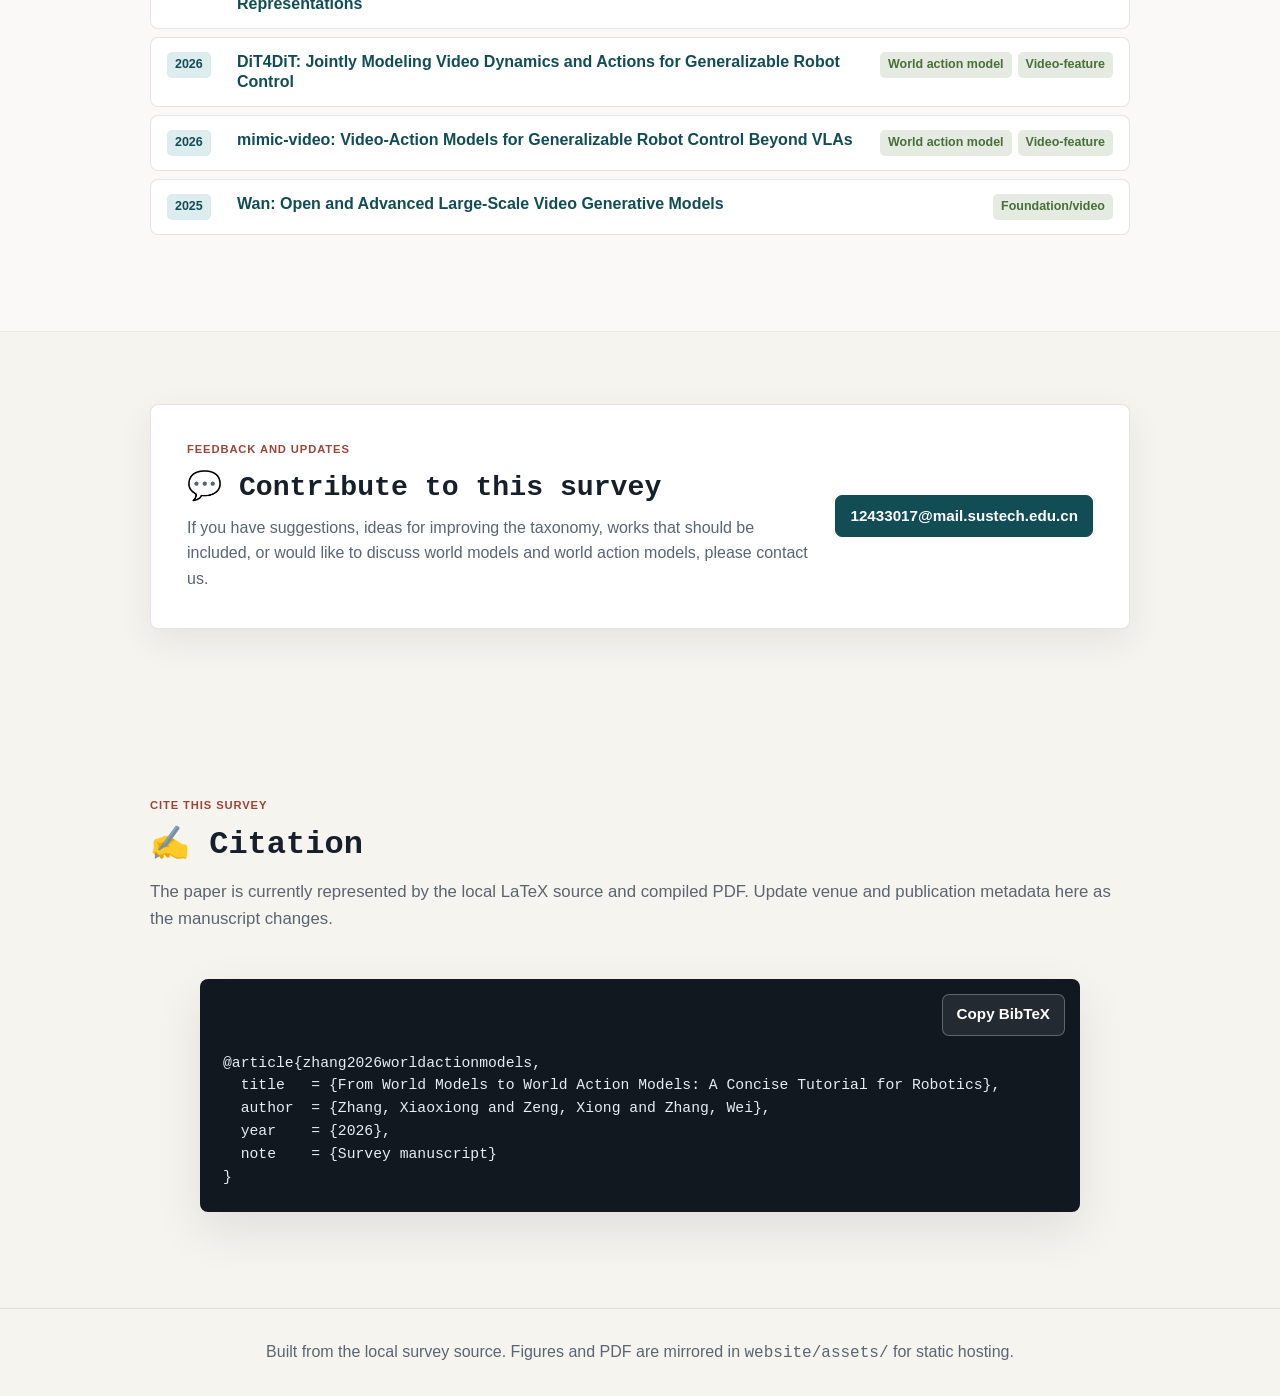
==== commit 2db443d0: "fix readme links and comparison figure sizing" ====
--- a/website/index.html
+++ b/website/index.html
@@ -8,7 +8,7 @@
       name="description"
       content="A concise tutorial on world models and world action models for physical AI and robotics."
     >
-    <link rel="stylesheet" href="styles.css?v=20260817">
+    <link rel="stylesheet" href="styles.css?v=20260817-2">
   </head>
   <body>
     <header class="site-header">
--- a/website/styles.css
+++ b/website/styles.css
@@ -501,10 +501,6 @@
   object-fit: contain;
 }
 
-.model-comparison-grid a:nth-child(2) img {
-  width: 84%;
-}
-
 .policy-row,
 .examples-row {
   display: grid;
@@ -972,10 +968,6 @@
     height: clamp(100px, 23vw, 140px);
   }
 
-  .model-comparison-grid a:nth-child(2) img {
-    width: 82%;
-  }
-
   .introduction-copy {
     gap: 12px;
   }
